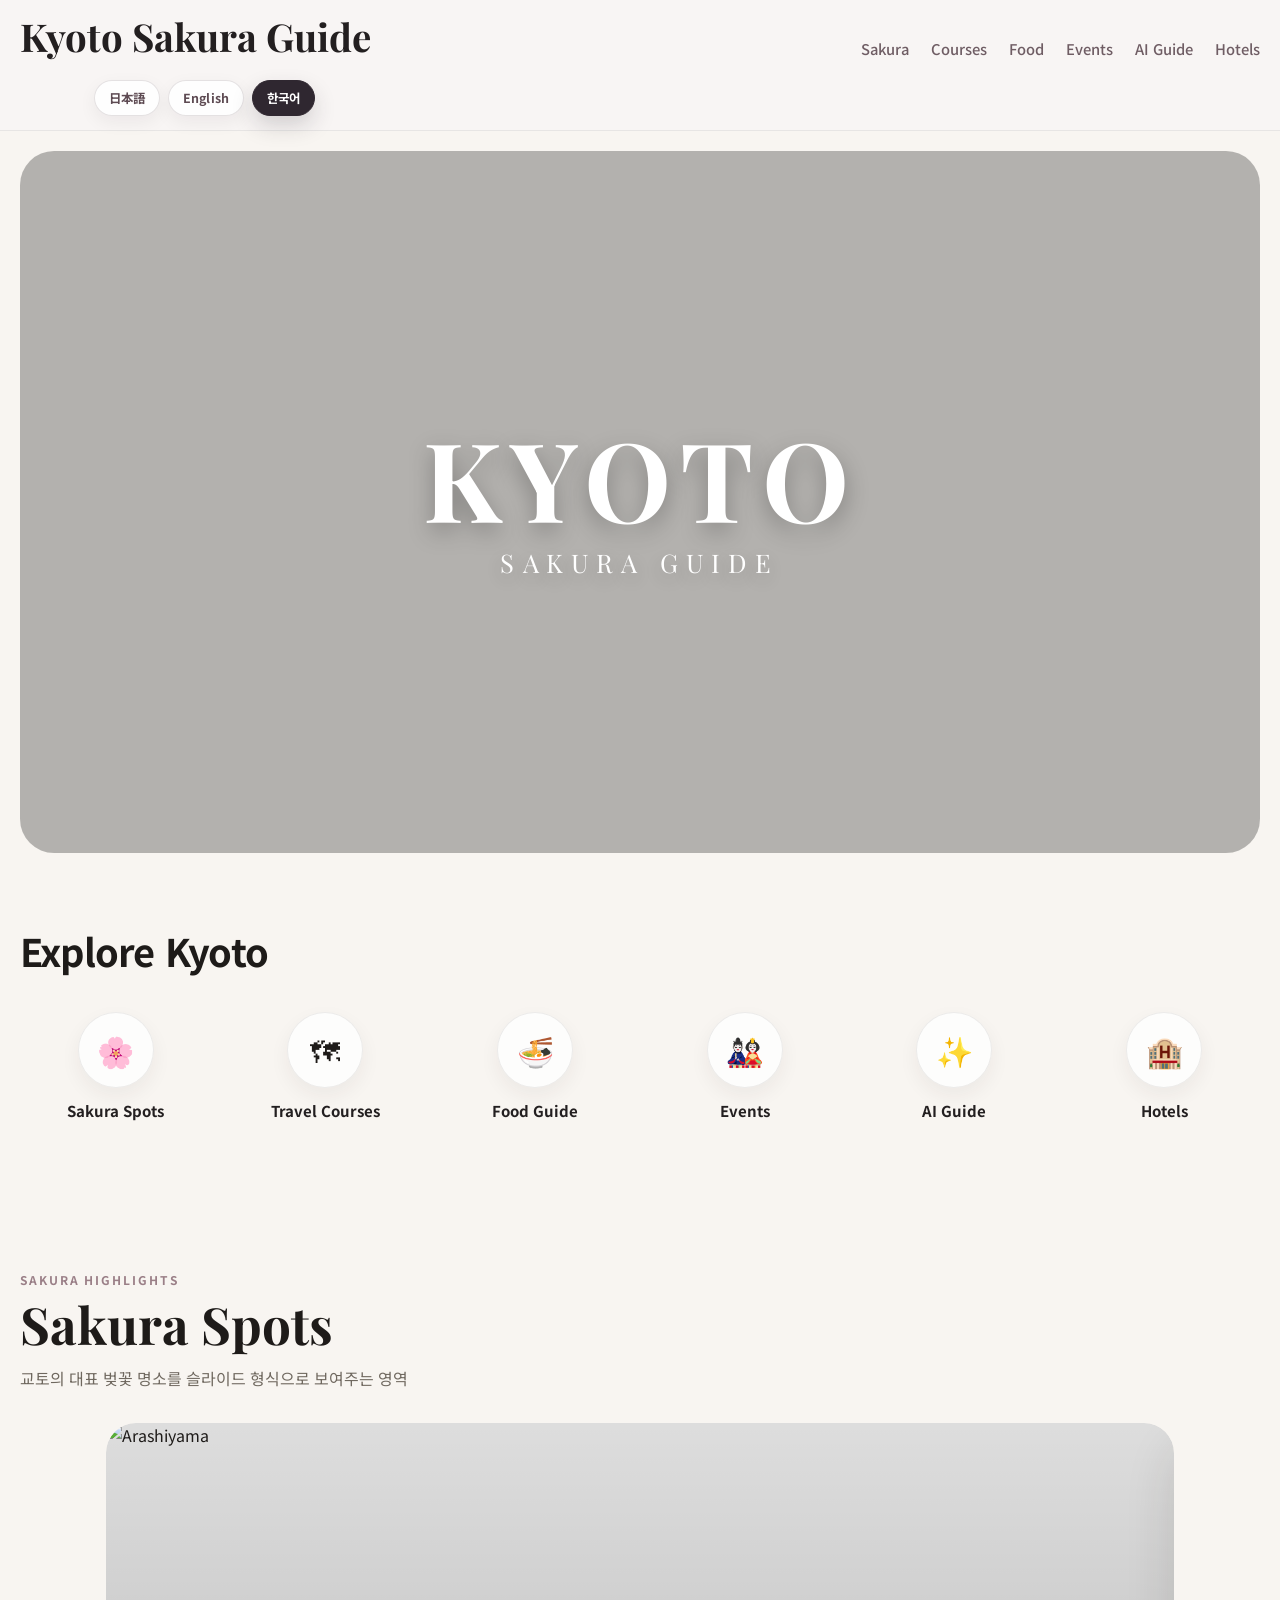
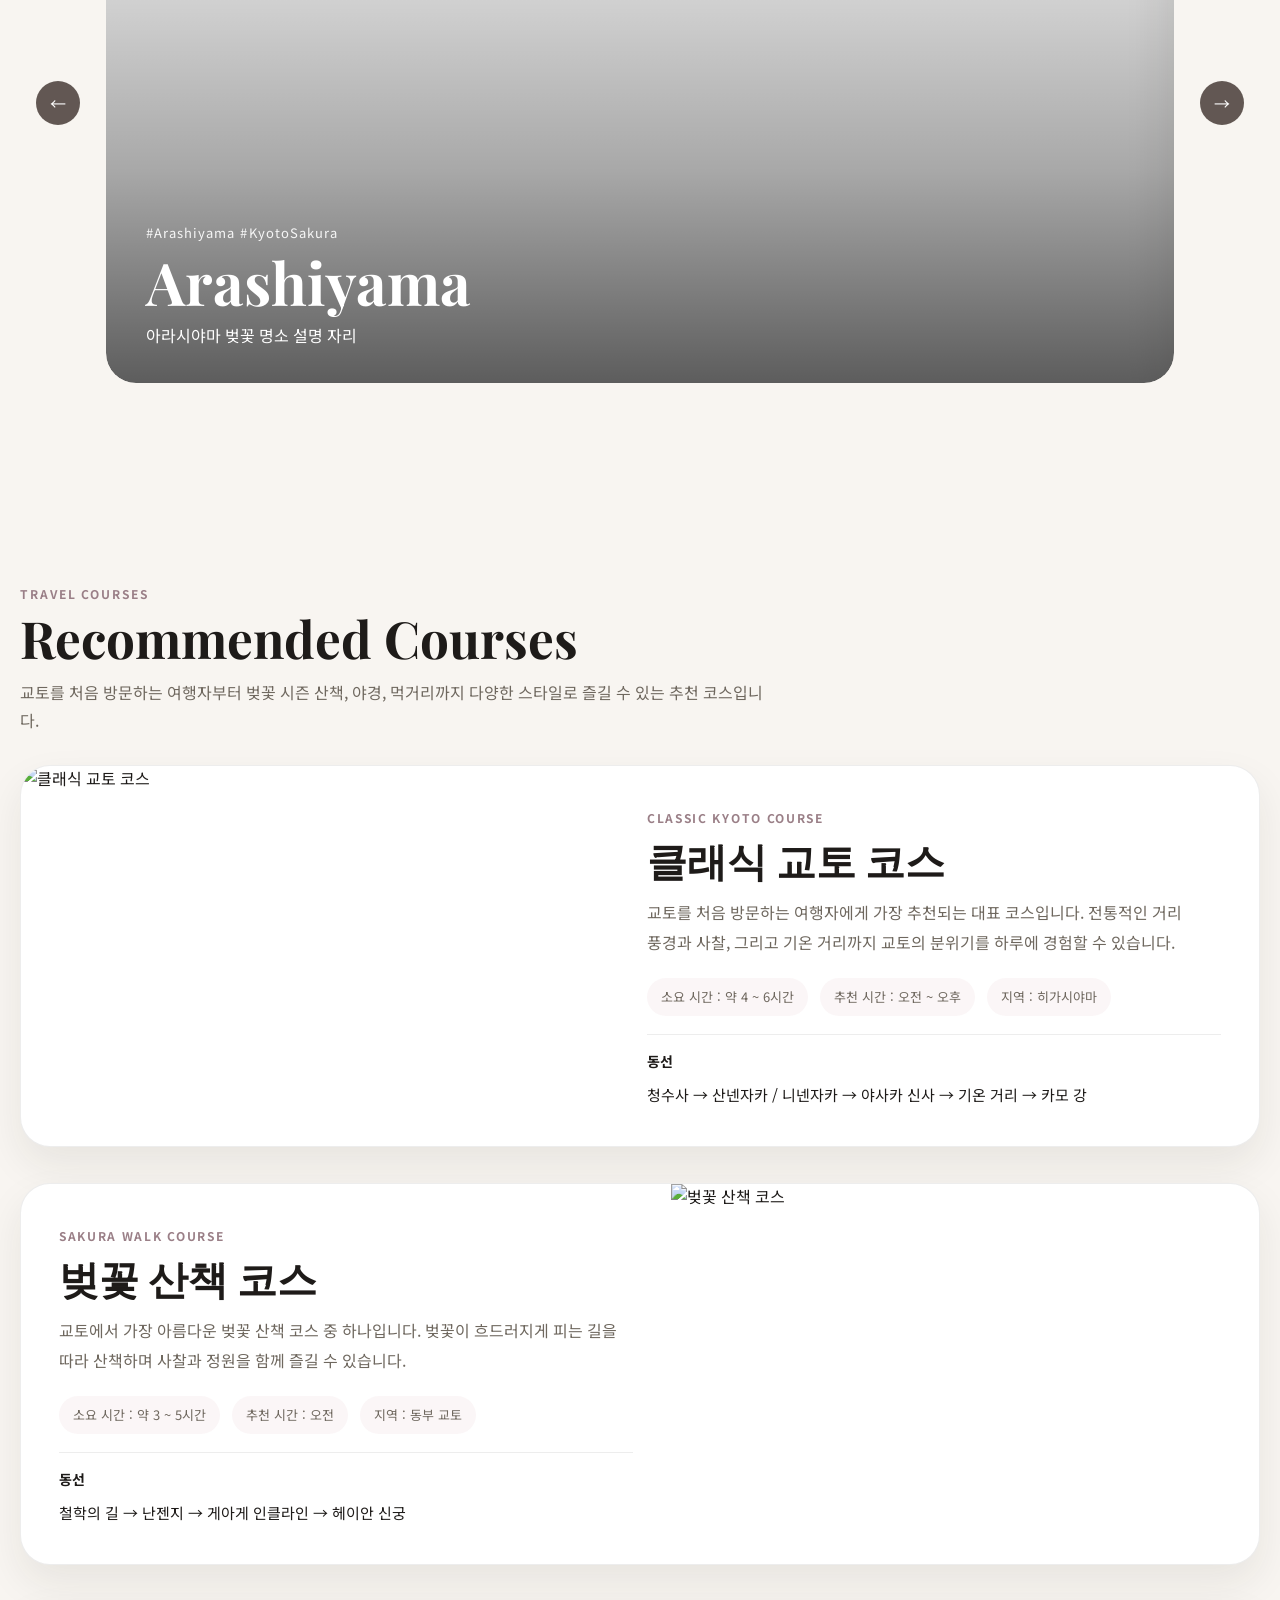
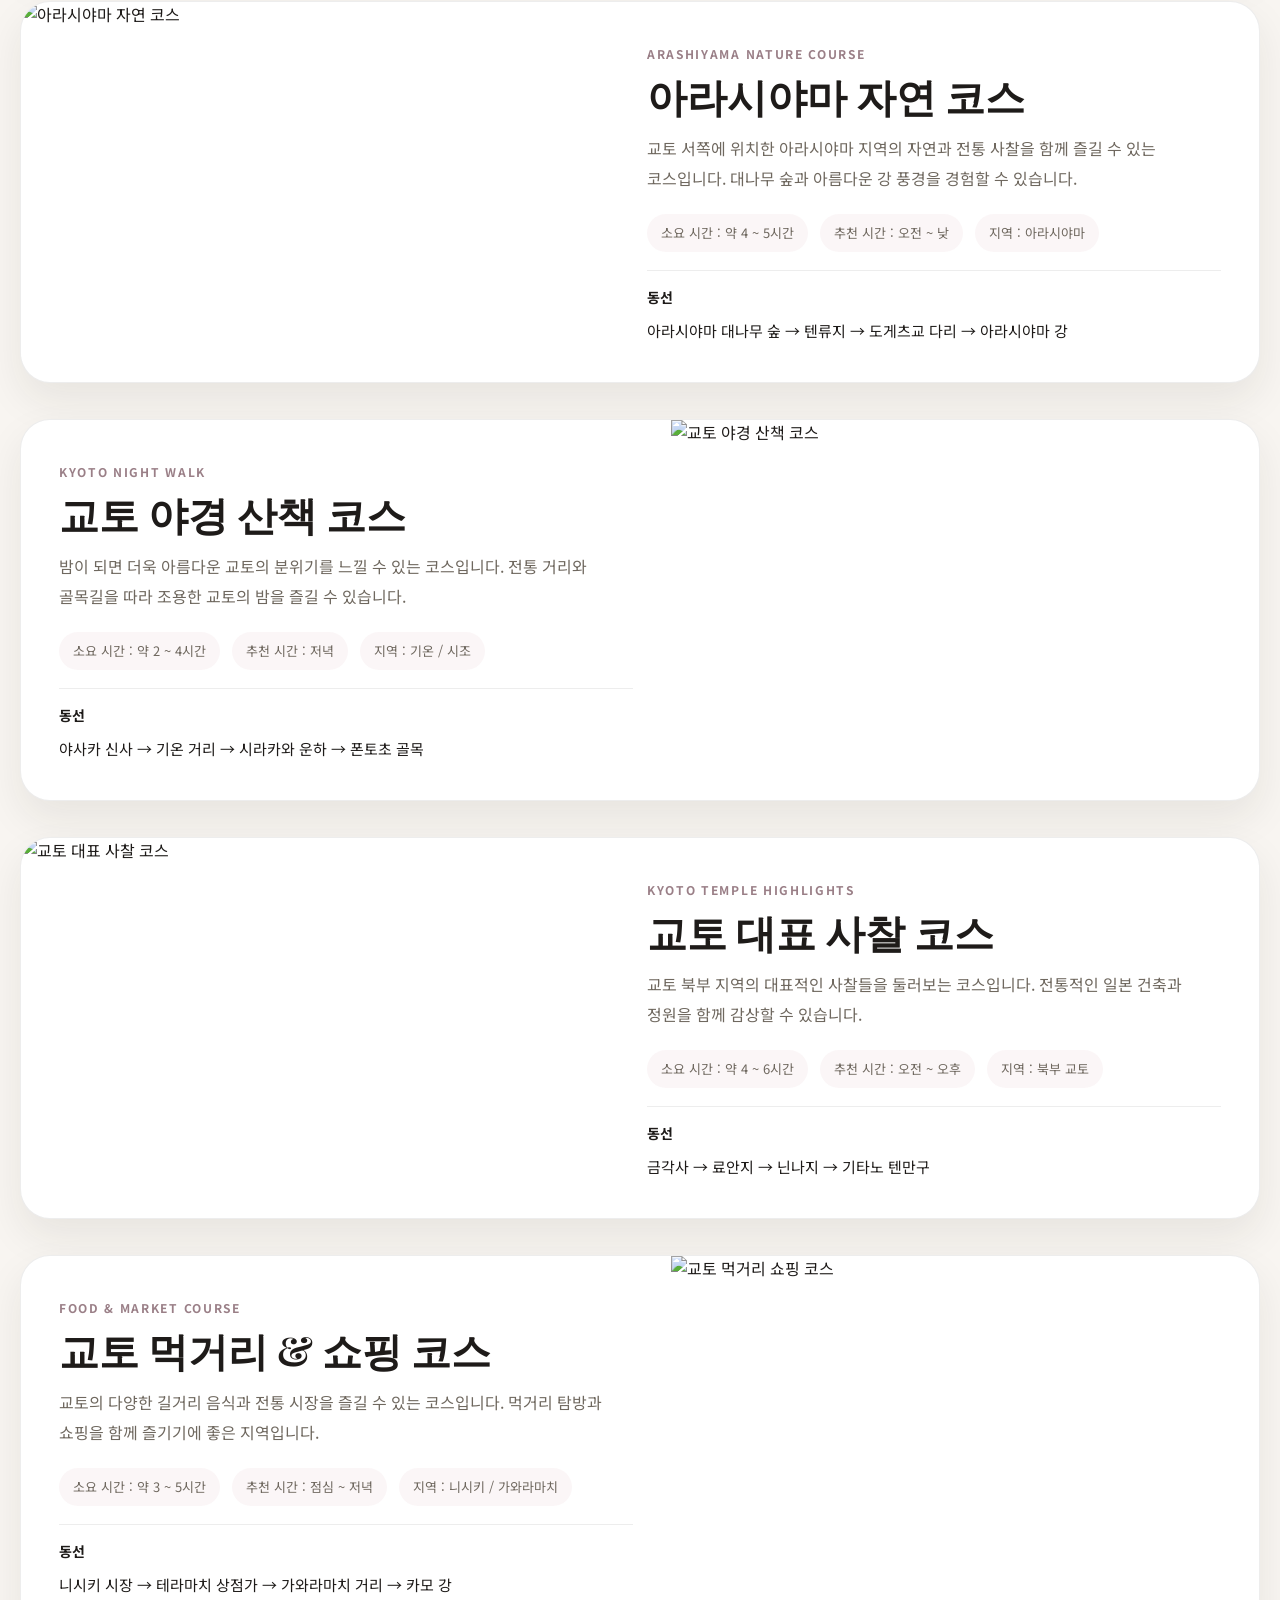
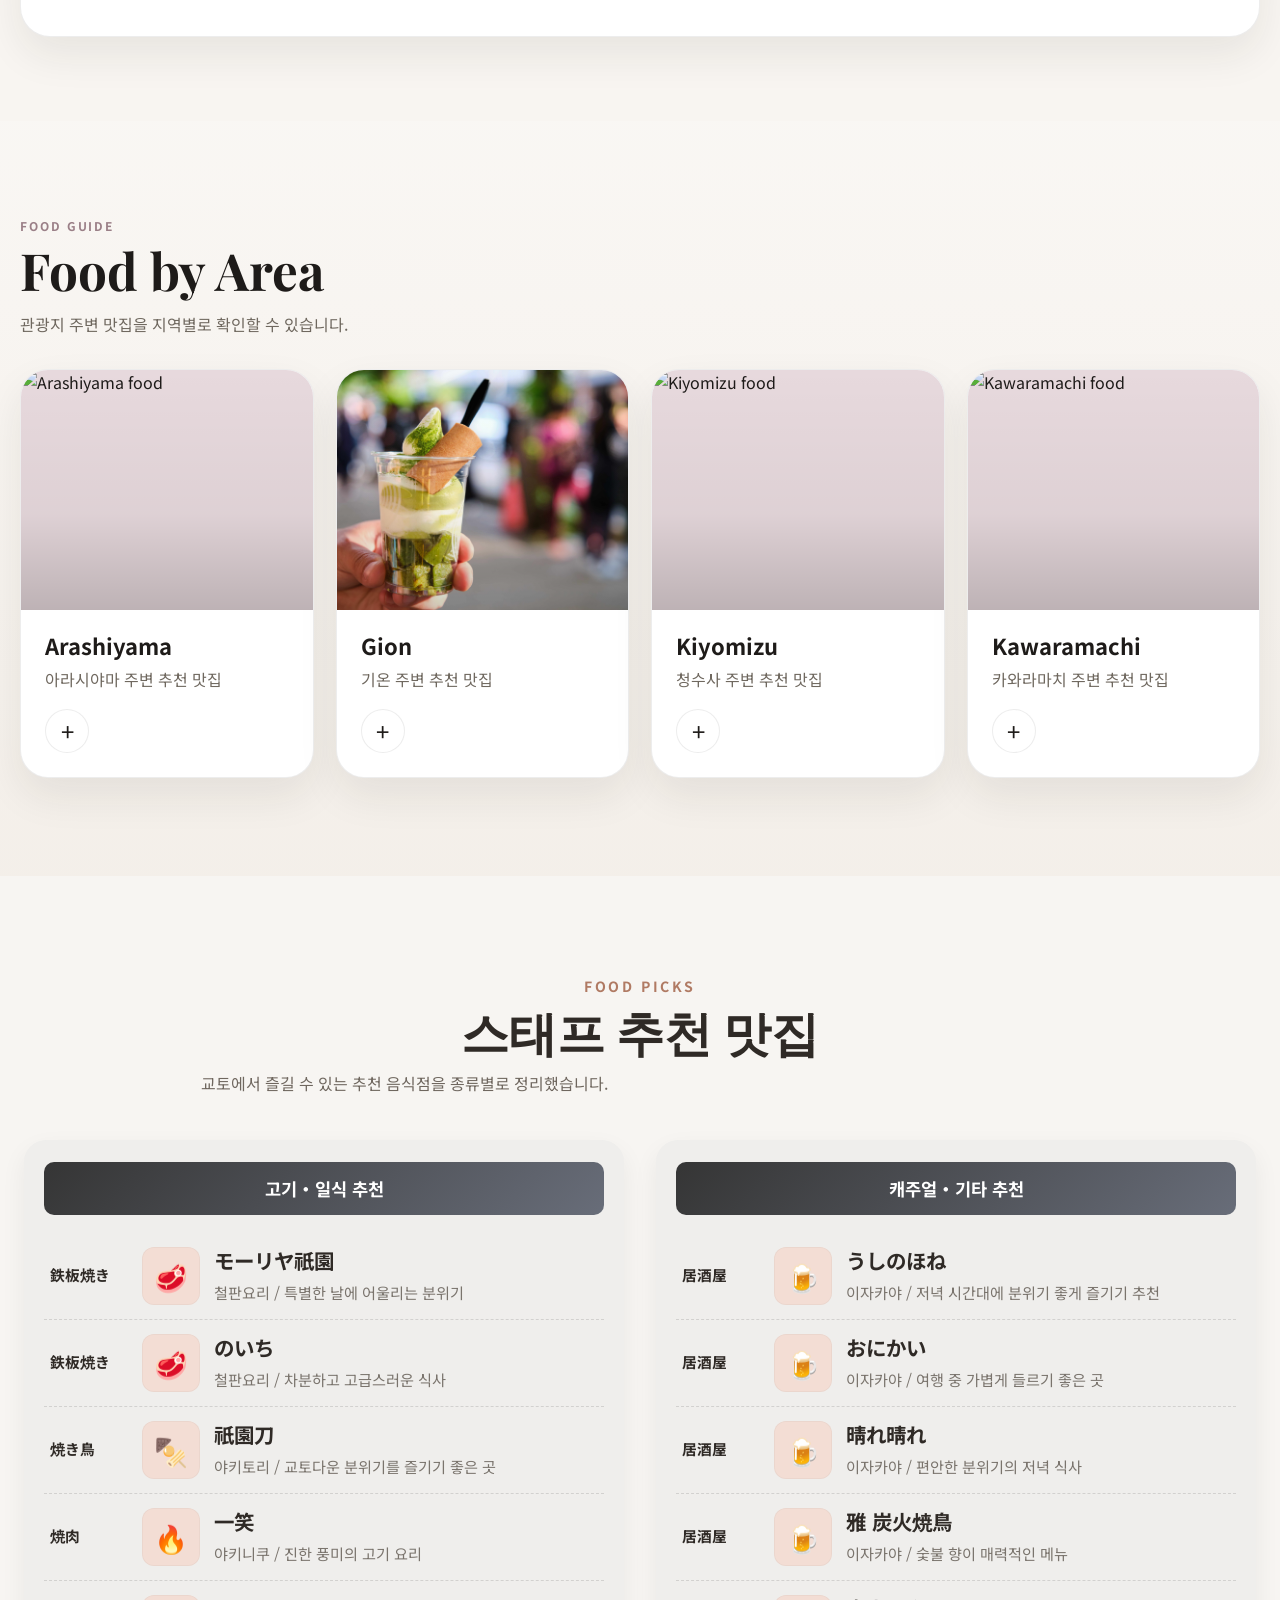
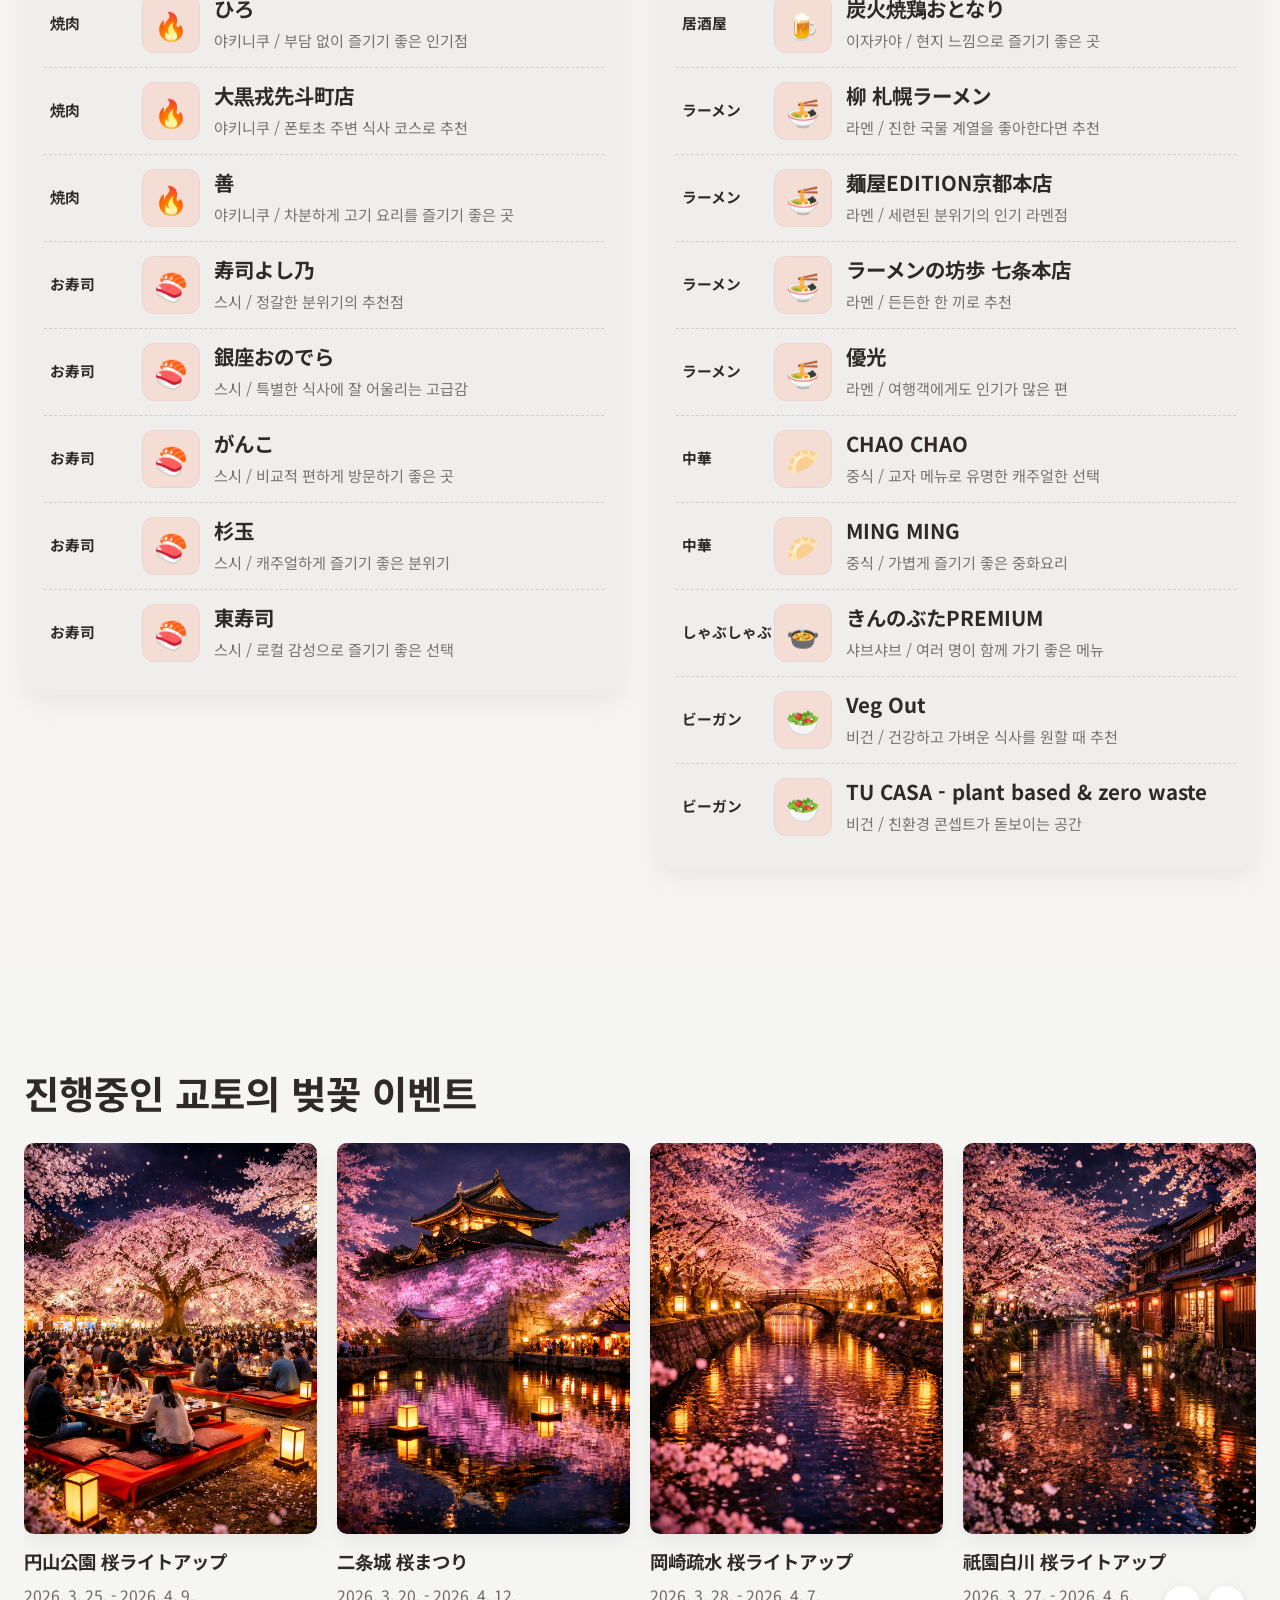
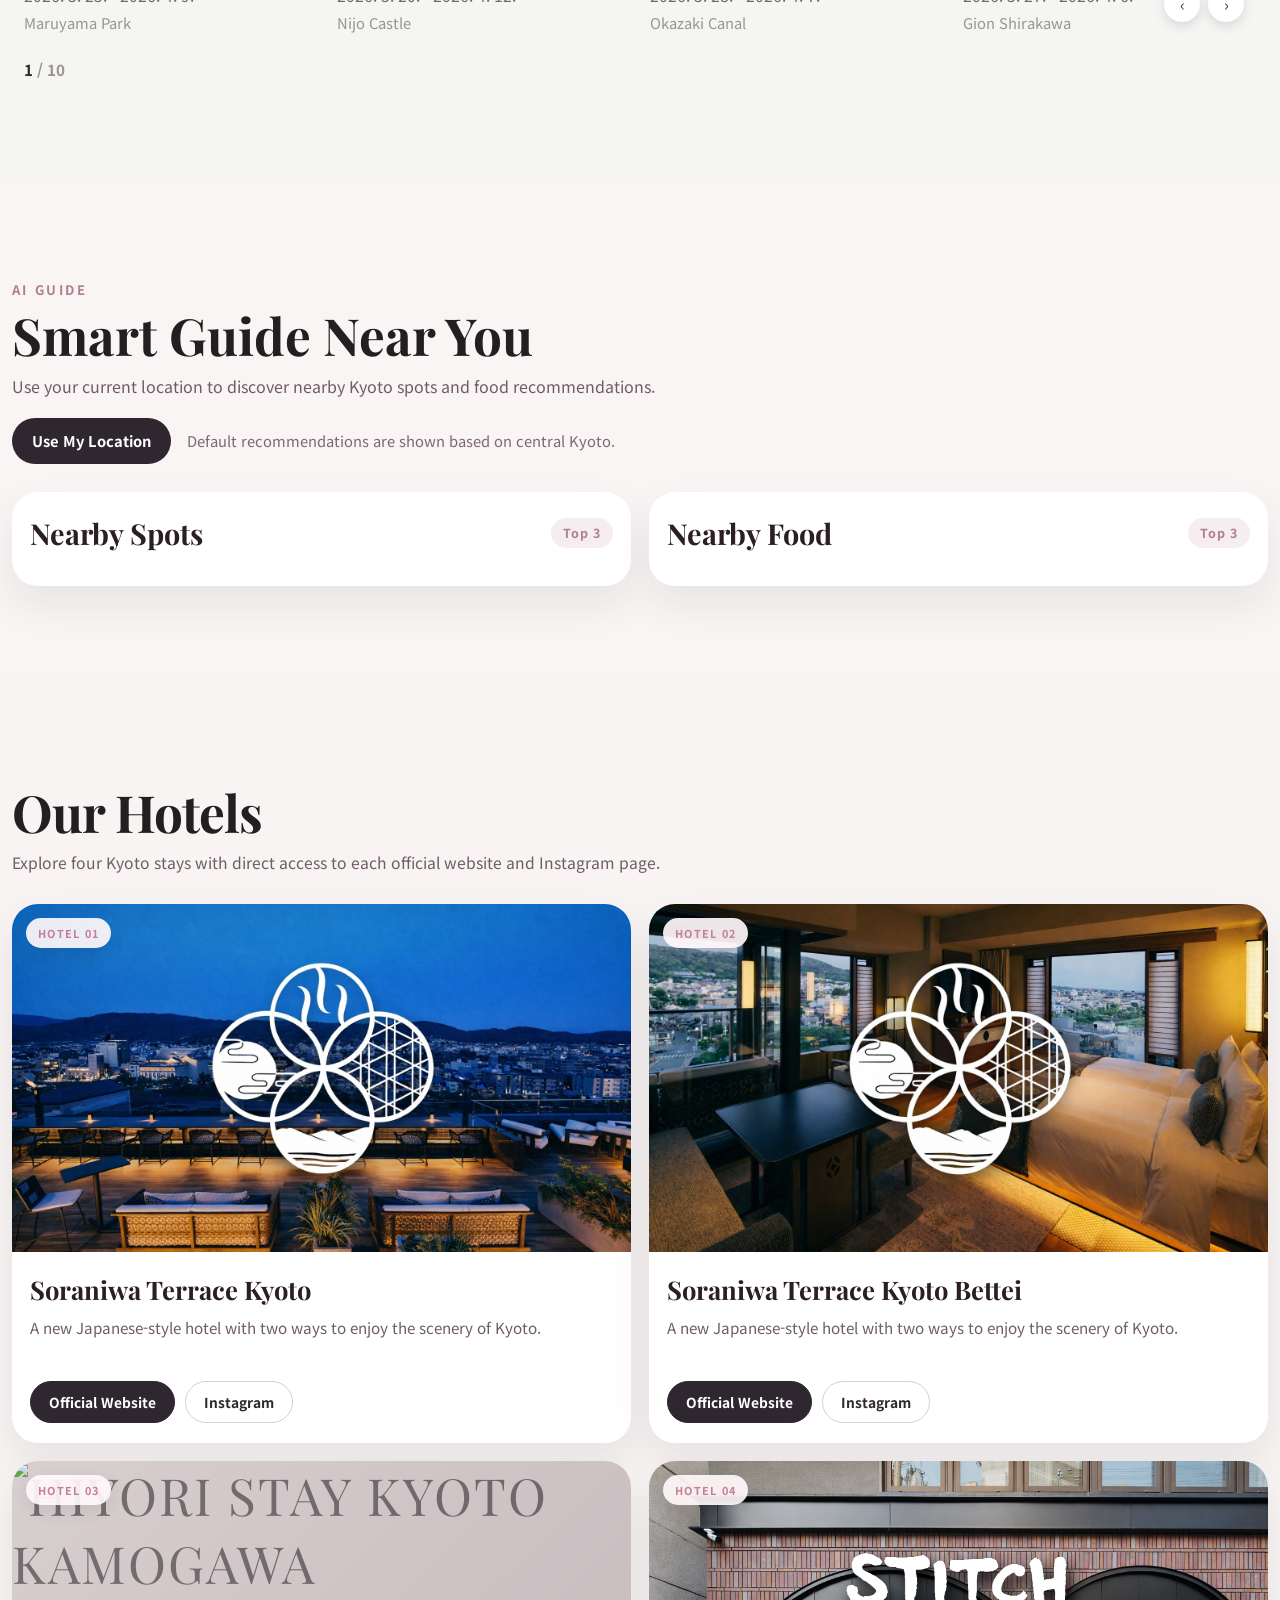
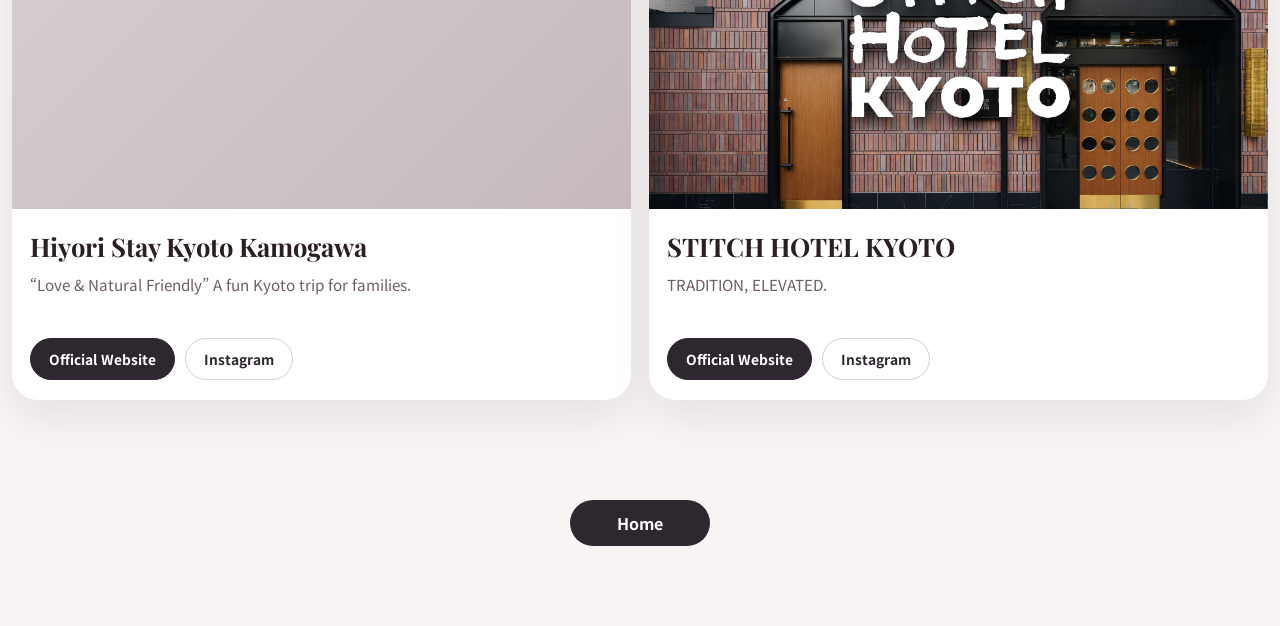
==== v2/index.html @ 1c3f2cf5 "index.html" ====
<!DOCTYPE html>
<html lang="ko">
<head>
  <meta charset="UTF-8" />
  <meta name="viewport" content="width=device-width, initial-scale=1.0" />
  <title>Kyoto Sakura Guide</title>
  <link rel="preconnect" href="https://fonts.googleapis.com">
  <link rel="preconnect" href="https://fonts.gstatic.com" crossorigin>
  <link href="https://fonts.googleapis.com/css2?family=Noto+Sans+KR:wght@400;500;700&family=Playfair+Display:wght@600;700&display=swap" rel="stylesheet">
  <link rel="stylesheet" href="style.css" />
</head>
<body>

  <header class="site-header">
  <div class="header-inner">
    <div class="header-top">
      <a href="#" class="brand" data-i18n="brand">Kyoto Sakura Guide</a>

      <div class="lang-switcher">
        <button type="button" class="lang-btn" data-lang="ja">日本語</button>
        <button type="button" class="lang-btn" data-lang="en">English</button>
        <button type="button" class="lang-btn active" data-lang="ko">한국어</button>
      </div>
    </div>

    <nav class="main-nav">
      <a href="#sakura" data-i18n="nav_sakura">Sakura</a>
      <a href="#courses" data-i18n="nav_courses">Courses</a>
      <a href="#food" data-i18n="nav_food">Food</a>
      <a href="#events" data-i18n="nav_events">Events</a>
      <a href="#ai-guide" data-i18n="nav_ai">AI Guide</a>
      <a href="#hotels" data-i18n="nav_hotels">Hotels</a>
    </nav>
  </div>
</header>

  <main>
    <!-- HERO -->
    <section class="hero-video-section">
      <div class="hero-video-wrap">
        <video class="hero-video" autoplay muted loop playsinline>
          <source src="hero-video.mp4" type="video/mp4" />
        </video>

        <div class="hero-overlay"></div>

        <div class="hero-text">
          <h1>KYOTO</h1>
          <p>SAKURA GUIDE</p>
        </div>
      </div>
    </section>

    <!-- QUICK MENU -->
   <!-- QUICK MENU -->
<section class="quick-menu-section">
  <div class="container">
    <h2 class="section-mini-title">Explore Kyoto</h2>

    <div class="quick-menu-grid">
      <a href="#sakura" class="quick-menu-item">
        <div class="quick-icon">🌸</div>
        <span data-i18n="quick_sakura">Sakura Spots</span>
      </a>

      <a href="#courses" class="quick-menu-item">
        <div class="quick-icon">🗺</div>
        <span data-i18n="quick_courses">Travel Courses</span>
      </a>

      <a href="#food" class="quick-menu-item">
        <div class="quick-icon">🍜</div>
        <span data-i18n="quick_food">Food Guide</span>
      </a>

      <a href="#events" class="quick-menu-item">
        <div class="quick-icon">🎎</div>
        <span data-i18n="quick_events">Events</span>
      </a>

      <a href="#ai-guide" class="quick-menu-item">
        <div class="quick-icon">✨</div>
        <span data-i18n="quick_ai">AI Guide</span>
      </a>

      <a href="#hotels" class="quick-menu-item">
        <div class="quick-icon">🏨</div>
        <span data-i18n="quick_hotels">Hotels</span>
      </a>
    </div>
  </div>
</section>

    <!-- SAKURA SLIDER -->
    <section id="sakura" class="content-section sakura-section">
      <div class="container sakura-container">
        <div class="section-heading">
          <p class="eyebrow">SAKURA HIGHLIGHTS</p>
          <h2>Sakura Spots</h2>
          <p class="section-desc">
            교토의 대표 벚꽃 명소를 슬라이드 형식으로 보여주는 영역
          </p>
        </div>

        <div class="sakura-slider-wrap">
          <button class="slider-arrow sakura-prev" aria-label="Previous slide">←</button>

          <div class="sakura-slider">
            <div class="sakura-slides" id="sakuraSlides">
              <article class="sakura-slide-card">
                <div class="sakura-slide-image">
                  <img src="arashi01.jpg" alt="Arashiyama">
                </div>
                <div class="sakura-slide-overlay"></div>
                <div class="sakura-slide-copy">
                  <p class="sakura-slide-tag">#Arashiyama #KyotoSakura</p>
                  <h3>Arashiyama</h3>
                  <p>아라시야마 벚꽃 명소 설명 자리</p>
                </div>
              </article>

              <article class="sakura-slide-card">
                <div class="sakura-slide-image">
                  <img src="tetsu01.jpg" alt="Philosopher’s Path">
                </div>
                <div class="sakura-slide-overlay"></div>
                <div class="sakura-slide-copy">
                  <p class="sakura-slide-tag">#PhilosophersPath #SpringWalk</p>
                  <h3>Philosopher’s Path</h3>
                  <p>철학의 길 벚꽃 명소 설명 자리</p>
                </div>
              </article>

              <article class="sakura-slide-card">
                <div class="sakura-slide-image">
                  <img src="kiyomizu01.jpg" alt="Kiyomizu-dera">
                </div>
                <div class="sakura-slide-overlay"></div>
                <div class="sakura-slide-copy">
                  <p class="sakura-slide-tag">#KiyomizuDera #KyotoView</p>
                  <h3>Kiyomizu-dera</h3>
                  <p>기요미즈데라 벚꽃 명소 설명 자리</p>
                </div>
              </article>

              <article class="sakura-slide-card">
                <div class="sakura-slide-image">
                  <img src="maru01.jpg" alt="Maruyama Park">
                </div>
                <div class="sakura-slide-overlay"></div>
                <div class="sakura-slide-copy">
                  <p class="sakura-slide-tag">#MaruyamaPark #Hanami</p>
                  <h3>Maruyama Park</h3>
                  <p>마루야마 공원 벚꽃 명소 설명 자리</p>
                </div>
              </article>

              <article class="sakura-slide-card">
                <div class="sakura-slide-image">
                  <img src="heian01.jpg" alt="Heian Shrine">
                </div>
                <div class="sakura-slide-overlay"></div>
                <div class="sakura-slide-copy">
                  <p class="sakura-slide-tag">#HeianShrine #WeepingSakura</p>
                  <h3>Heian Shrine</h3>
                  <p>헤이안신궁 벚꽃 명소 설명 자리</p>
                </div>
              </article>

              <article class="sakura-slide-card">
                <div class="sakura-slide-image">
                  <img src="keage01.jpg" alt="Keage Incline">
                </div>
                <div class="sakura-slide-overlay"></div>
                <div class="sakura-slide-copy">
                  <p class="sakura-slide-tag">#KeageIncline #RailwaySakura</p>
                  <h3>Keage Incline</h3>
                  <p>케아게 인클라인 벚꽃 명소 설명 자리</p>
                </div>
              </article>
            </div>
          </div>

         <button class="slider-arrow sakura-next" aria-label="Next slide">→</button>
        </div>

        <div class="sakura-dots" id="sakuraDots"></div>
      </div>
    </section>

   <!-- COURSES -->
<section id="courses" class="content-section courses-section">
  <div class="container">
    <div class="section-heading">
      <p class="eyebrow">TRAVEL COURSES</p>
      <h2>Recommended Courses</h2>
      <p class="section-desc">
        교토를 처음 방문하는 여행자부터 벚꽃 시즌 산책, 야경, 먹거리까지 다양한 스타일로 즐길 수 있는 추천 코스입니다.
      </p>
    </div>

    <div class="course-list">

      <article class="course-card">
        <div class="course-image">
          <img src="course01.jpg" alt="클래식 교토 코스">
        </div>
        <div class="course-content">
          <p class="course-label">Classic Kyoto Course</p>
          <h3>클래식 교토 코스</h3>
          <p class="course-desc">
            교토를 처음 방문하는 여행자에게 가장 추천되는 대표 코스입니다.
            전통적인 거리 풍경과 사찰, 그리고 기온 거리까지 교토의 분위기를 하루에 경험할 수 있습니다.
          </p>

          <div class="course-meta">
            <span>소요 시간 : 약 4 ~ 6시간</span>
            <span>추천 시간 : 오전 ~ 오후</span>
            <span>지역 : 히가시야마</span>
          </div>

          <div class="course-route">
            <strong>동선</strong>
            <p>청수사 → 산넨자카 / 니넨자카 → 야사카 신사 → 기온 거리 → 카모 강</p>
          </div>
        </div>
      </article>

      <article class="course-card reverse">
        <div class="course-image">
          <img src="course02.jpg" alt="벚꽃 산책 코스">
        </div>
        <div class="course-content">
          <p class="course-label">Sakura Walk Course</p>
          <h3>벚꽃 산책 코스</h3>
          <p class="course-desc">
            교토에서 가장 아름다운 벚꽃 산책 코스 중 하나입니다.
            벚꽃이 흐드러지게 피는 길을 따라 산책하며 사찰과 정원을 함께 즐길 수 있습니다.
          </p>

          <div class="course-meta">
            <span>소요 시간 : 약 3 ~ 5시간</span>
            <span>추천 시간 : 오전</span>
            <span>지역 : 동부 교토</span>
          </div>

          <div class="course-route">
            <strong>동선</strong>
            <p>철학의 길 → 난젠지 → 게아게 인클라인 → 헤이안 신궁</p>
          </div>
        </div>
      </article>

      <article class="course-card">
        <div class="course-image">
          <img src="course03.jpg" alt="아라시야마 자연 코스">
        </div>
        <div class="course-content">
          <p class="course-label">Arashiyama Nature Course</p>
          <h3>아라시야마 자연 코스</h3>
          <p class="course-desc">
            교토 서쪽에 위치한 아라시야마 지역의 자연과 전통 사찰을 함께 즐길 수 있는 코스입니다.
            대나무 숲과 아름다운 강 풍경을 경험할 수 있습니다.
          </p>

          <div class="course-meta">
            <span>소요 시간 : 약 4 ~ 5시간</span>
            <span>추천 시간 : 오전 ~ 낮</span>
            <span>지역 : 아라시야마</span>
          </div>

          <div class="course-route">
            <strong>동선</strong>
            <p>아라시야마 대나무 숲 → 텐류지 → 도게츠교 다리 → 아라시야마 강</p>
          </div>
        </div>
      </article>

      <article class="course-card reverse">
        <div class="course-image">
          <img src="course04.jpg" alt="교토 야경 산책 코스">
        </div>
        <div class="course-content">
          <p class="course-label">Kyoto Night Walk</p>
          <h3>교토 야경 산책 코스</h3>
          <p class="course-desc">
            밤이 되면 더욱 아름다운 교토의 분위기를 느낄 수 있는 코스입니다.
            전통 거리와 골목길을 따라 조용한 교토의 밤을 즐길 수 있습니다.
          </p>

          <div class="course-meta">
            <span>소요 시간 : 약 2 ~ 4시간</span>
            <span>추천 시간 : 저녁</span>
            <span>지역 : 기온 / 시조</span>
          </div>

          <div class="course-route">
            <strong>동선</strong>
            <p>야사카 신사 → 기온 거리 → 시라카와 운하 → 폰토초 골목</p>
          </div>
        </div>
      </article>

      <article class="course-card">
        <div class="course-image">
          <img src="course05.jpg" alt="교토 대표 사찰 코스">
        </div>
        <div class="course-content">
          <p class="course-label">Kyoto Temple Highlights</p>
          <h3>교토 대표 사찰 코스</h3>
          <p class="course-desc">
            교토 북부 지역의 대표적인 사찰들을 둘러보는 코스입니다.
            전통적인 일본 건축과 정원을 함께 감상할 수 있습니다.
          </p>

          <div class="course-meta">
            <span>소요 시간 : 약 4 ~ 6시간</span>
            <span>추천 시간 : 오전 ~ 오후</span>
            <span>지역 : 북부 교토</span>
          </div>

          <div class="course-route">
            <strong>동선</strong>
            <p>금각사 → 료안지 → 닌나지 → 기타노 텐만구</p>
          </div>
        </div>
      </article>

      <article class="course-card reverse">
        <div class="course-image">
          <img src="course06.jpg" alt="교토 먹거리 쇼핑 코스">
        </div>
        <div class="course-content">
          <p class="course-label">Food & Market Course</p>
          <h3>교토 먹거리 & 쇼핑 코스</h3>
          <p class="course-desc">
            교토의 다양한 길거리 음식과 전통 시장을 즐길 수 있는 코스입니다.
            먹거리 탐방과 쇼핑을 함께 즐기기에 좋은 지역입니다.
          </p>

          <div class="course-meta">
            <span>소요 시간 : 약 3 ~ 5시간</span>
            <span>추천 시간 : 점심 ~ 저녁</span>
            <span>지역 : 니시키 / 가와라마치</span>
          </div>

          <div class="course-route">
            <strong>동선</strong>
            <p>니시키 시장 → 테라마치 상점가 → 가와라마치 거리 → 카모 강</p>
          </div>
        </div>
      </article>

    </div>
  </div>
</section>


    <!-- FOOD -->
   <section id="food" class="content-section food-section soft-bg">
  <div class="container">
    <div class="section-heading">
      <p class="eyebrow">FOOD GUIDE</p>
      <h2>Food by Area</h2>
      <p class="section-desc">관광지 주변 맛집을 지역별로 확인할 수 있습니다.</p>
    </div>

    <div class="food-area-grid">
  <div class="food-area-item">
    <div class="food-area-card">
      <div class="food-area-photo">
        <img src="food-arashiyama.jpg" alt="Arashiyama food">
        <div class="food-area-photo-overlay"></div>
      </div>
      <div class="food-area-copy">
        <h3>Arashiyama</h3>
        <p>아라시야마 주변 추천 맛집</p>
        <button class="food-toggle-btn" type="button" data-target="arashiyama-panel">+</button>
      </div>
    </div>

    <div class="food-slide-panel" id="arashiyama-panel">
      <div class="food-slide-inner">
        <div class="food-place-item">
          <h4>Arashiyama Yoshimura</h4>
          <span class="food-tag">Soba</span>
          <p>Hours 11:00 – 17:00</p>
          <p>Menu Handmade soba</p>
          <a href="https://maps.google.com/?q=Arashiyama+Yoshimura" target="_blank" rel="noopener noreferrer">Directions</a>
        </div>

        <div class="food-place-item">
          <h4>% Arabica Kyoto Arashiyama</h4>
          <span class="food-tag">Cafe</span>
          <p>Hours 08:00 – 18:00</p>
          <p>Menu Cafe latte</p>
          <a href="https://maps.google.com/?q=%25+Arabica+Kyoto+Arashiyama" target="_blank" rel="noopener noreferrer">Directions</a>
        </div>

        <div class="food-place-item">
          <h4>Unagi Hirokawa</h4>
          <span class="food-tag">Unagi</span>
          <p>Hours 11:00 – 14:30 / 17:00 – 20:00</p>
          <p>Menu Unagi rice bowl</p>
          <a href="https://maps.google.com/?q=Unagi+Hirokawa+Kyoto" target="_blank" rel="noopener noreferrer">Directions</a>
        </div>
      </div>
    </div>
  </div>

  <div class="food-area-item">
    <div class="food-area-card">
      <div class="food-area-photo">
        <img src="food-gion.jpg" alt="Gion food">
        <div class="food-area-photo-overlay"></div>
      </div>
      <div class="food-area-copy">
        <h3>Gion</h3>
        <p>기온 주변 추천 맛집</p>
        <button class="food-toggle-btn" type="button" data-target="gion-panel">+</button>
      </div>
    </div>

    <div class="food-slide-panel" id="gion-panel">
      <div class="food-slide-inner">
        <div class="food-place-item">
          <h4>Gion Tanto</h4>
          <span class="food-tag">Okonomiyaki</span>
          <p>Hours 11:30 – 22:00</p>
          <p>Menu Okonomiyaki</p>
          <a href="https://maps.google.com/?q=Gion+Tanto+Kyoto" target="_blank" rel="noopener noreferrer">Directions</a>
        </div>

        <div class="food-place-item">
          <h4>Gion Tsujiri</h4>
          <span class="food-tag">Dessert</span>
          <p>Hours 10:00 – 21:00</p>
          <p>Menu Matcha parfait</p>
          <a href="https://maps.google.com/?q=Gion+Tsujiri+Kyoto" target="_blank" rel="noopener noreferrer">Directions</a>
        </div>

        <div class="food-place-item">
          <h4>Izuju Sushi</h4>
          <span class="food-tag">Sushi</span>
          <p>Hours 10:30 – 19:00</p>
          <p>Menu Kyoto style sushi</p>
          <a href="https://maps.google.com/?q=Izuju+Sushi+Kyoto" target="_blank" rel="noopener noreferrer">Directions</a>
        </div>
      </div>
    </div>
  </div>

  <div class="food-area-item">
    <div class="food-area-card">
      <div class="food-area-photo">
        <img src="food-kiyomizudera.jpg" alt="Kiyomizu food">
        <div class="food-area-photo-overlay"></div>
      </div>
      <div class="food-area-copy">
        <h3>Kiyomizu</h3>
        <p>청수사 주변 추천 맛집</p>
        <button class="food-toggle-btn" type="button" data-target="kiyomizu-panel">+</button>
      </div>
    </div>

    <div class="food-slide-panel" id="kiyomizu-panel">
      <div class="food-slide-inner">
        <div class="food-place-item">
          <h4>Okutan Kiyomizu</h4>
          <span class="food-tag">Tofu</span>
          <p>Hours 11:00 – 16:30</p>
          <p>Menu Yudofu</p>
          <a href="https://maps.google.com/?q=Okutan+Kiyomizu" target="_blank" rel="noopener noreferrer">Directions</a>
        </div>

        <div class="food-place-item">
          <h4>Kiyomizu Junsei</h4>
          <span class="food-tag">Tofu</span>
          <p>Hours 11:00 – 17:00</p>
          <p>Menu Tofu course</p>
          <a href="https://maps.google.com/?q=Kiyomizu+Junsei" target="_blank" rel="noopener noreferrer">Directions</a>
        </div>

        <div class="food-place-item">
          <h4>Kasagiya</h4>
          <span class="food-tag">Dessert</span>
          <p>Hours 11:00 – 17:30</p>
          <p>Menu Zenzai</p>
          <a href="https://maps.google.com/?q=Kasagiya+Kyoto" target="_blank" rel="noopener noreferrer">Directions</a>
        </div>
      </div>
    </div>
  </div>

  <div class="food-area-item">
    <div class="food-area-card">
      <div class="food-area-photo">
        <img src="food-nishiki.jpg" alt="Kawaramachi food">
        <div class="food-area-photo-overlay"></div>
      </div>
      <div class="food-area-copy">
        <h3>Kawaramachi</h3>
        <p>카와라마치 주변 추천 맛집</p>
        <button class="food-toggle-btn" type="button" data-target="kawaramachi-panel">+</button>
      </div>
    </div>

    <div class="food-slide-panel" id="kawaramachi-panel">
      <div class="food-slide-inner">
        <div class="food-place-item">
          <h4>Nishiki Market</h4>
          <span class="food-tag">Market Food</span>
          <p>Hours 10:00 – 18:00</p>
          <p>Menu Street food</p>
          <a href="https://maps.google.com/?q=Nishiki+Market+Kyoto" target="_blank" rel="noopener noreferrer">Directions</a>
        </div>

        <div class="food-place-item">
          <h4>Menya Inoichi</h4>
          <span class="food-tag">Ramen</span>
          <p>Hours 11:00 – 14:30 / 17:30 – 21:00</p>
          <p>Menu Ramen</p>
          <a href="https://maps.google.com/?q=Menya+Inoichi+Kyoto" target="_blank" rel="noopener noreferrer">Directions</a>
        </div>

        <div class="food-place-item">
          <h4>Gyukatsu Kyoto Katsugyu</h4>
          <span class="food-tag">Gyukatsu</span>
          <p>Hours 11:00 – 22:00</p>
          <p>Menu Beef cutlet</p>
          <a href="https://maps.google.com/?q=Gyukatsu+Kyoto+Katsugyu+Kawaramachi" target="_blank" rel="noopener noreferrer">Directions</a>
        </div>
      </div>
    </div>
  </div>
</div>

</section>

    <section class="food-ranking" id="food-ranking">
  <div class="section-heading">
    <p class="section-label">Food Picks</p>
    <h2>스태프 추천 맛집</h2>
    <p class="section-desc">
      교토에서 즐길 수 있는 추천 음식점을 종류별로 정리했습니다.
    </p>
  </div>

  <div class="food-ranking-grid">
    <!-- LEFT -->
    <div class="ranking-board">
      <div class="ranking-board-title">고기・일식 추천</div>

      <div class="ranking-list">
        <div class="ranking-item">
          <div class="ranking-number">鉄板焼き</div>
          <div class="ranking-icon">🥩</div>
          <div class="ranking-text">
            <h3>モーリヤ祇園</h3>
            <p>철판요리 / 특별한 날에 어울리는 분위기</p>
          </div>
        </div>

        <div class="ranking-item">
          <div class="ranking-number">鉄板焼き</div>
          <div class="ranking-icon">🥩</div>
          <div class="ranking-text">
            <h3>のいち</h3>
            <p>철판요리 / 차분하고 고급스러운 식사</p>
          </div>
        </div>

        <div class="ranking-item">
          <div class="ranking-number">焼き鳥</div>
          <div class="ranking-icon">🍢</div>
          <div class="ranking-text">
            <h3>祇園刀</h3>
            <p>야키토리 / 교토다운 분위기를 즐기기 좋은 곳</p>
          </div>
        </div>

        <div class="ranking-item">
          <div class="ranking-number">焼肉</div>
          <div class="ranking-icon">🔥</div>
          <div class="ranking-text">
            <h3>一笑</h3>
            <p>야키니쿠 / 진한 풍미의 고기 요리</p>
          </div>
        </div>

        <div class="ranking-item">
          <div class="ranking-number">焼肉</div>
          <div class="ranking-icon">🔥</div>
          <div class="ranking-text">
            <h3>ひろ</h3>
            <p>야키니쿠 / 부담 없이 즐기기 좋은 인기점</p>
          </div>
        </div>

        <div class="ranking-item">
          <div class="ranking-number">焼肉</div>
          <div class="ranking-icon">🔥</div>
          <div class="ranking-text">
            <h3>大黒戎先斗町店</h3>
            <p>야키니쿠 / 폰토초 주변 식사 코스로 추천</p>
          </div>
        </div>

        <div class="ranking-item">
          <div class="ranking-number">焼肉</div>
          <div class="ranking-icon">🔥</div>
          <div class="ranking-text">
            <h3>善</h3>
            <p>야키니쿠 / 차분하게 고기 요리를 즐기기 좋은 곳</p>
          </div>
        </div>

        <div class="ranking-item">
          <div class="ranking-number">お寿司</div>
          <div class="ranking-icon">🍣</div>
          <div class="ranking-text">
            <h3>寿司よし乃</h3>
            <p>스시 / 정갈한 분위기의 추천점</p>
          </div>
        </div>

        <div class="ranking-item">
          <div class="ranking-number">お寿司</div>
          <div class="ranking-icon">🍣</div>
          <div class="ranking-text">
            <h3>銀座おのでら</h3>
            <p>스시 / 특별한 식사에 잘 어울리는 고급감</p>
          </div>
        </div>

        <div class="ranking-item">
          <div class="ranking-number">お寿司</div>
          <div class="ranking-icon">🍣</div>
          <div class="ranking-text">
            <h3>がんこ</h3>
            <p>스시 / 비교적 편하게 방문하기 좋은 곳</p>
          </div>
        </div>

        <div class="ranking-item">
          <div class="ranking-number">お寿司</div>
          <div class="ranking-icon">🍣</div>
          <div class="ranking-text">
            <h3>杉玉</h3>
            <p>스시 / 캐주얼하게 즐기기 좋은 분위기</p>
          </div>
        </div>

        <div class="ranking-item">
          <div class="ranking-number">お寿司</div>
          <div class="ranking-icon">🍣</div>
          <div class="ranking-text">
            <h3>東寿司</h3>
            <p>스시 / 로컬 감성으로 즐기기 좋은 선택</p>
          </div>
        </div>
      </div>
    </div>

    <!-- RIGHT -->
    <div class="ranking-board">
      <div class="ranking-board-title">캐주얼・기타 추천</div>

      <div class="ranking-list">
        <div class="ranking-item">
          <div class="ranking-number">居酒屋</div>
          <div class="ranking-icon">🍺</div>
          <div class="ranking-text">
            <h3>うしのほね</h3>
            <p>이자카야 / 저녁 시간대에 분위기 좋게 즐기기 추천</p>
          </div>
        </div>

        <div class="ranking-item">
          <div class="ranking-number">居酒屋</div>
          <div class="ranking-icon">🍺</div>
          <div class="ranking-text">
            <h3>おにかい</h3>
            <p>이자카야 / 여행 중 가볍게 들르기 좋은 곳</p>
          </div>
        </div>

        <div class="ranking-item">
          <div class="ranking-number">居酒屋</div>
          <div class="ranking-icon">🍺</div>
          <div class="ranking-text">
            <h3>晴れ晴れ</h3>
            <p>이자카야 / 편안한 분위기의 저녁 식사</p>
          </div>
        </div>

        <div class="ranking-item">
          <div class="ranking-number">居酒屋</div>
          <div class="ranking-icon">🍺</div>
          <div class="ranking-text">
            <h3>雅 炭火焼鳥</h3>
            <p>이자카야 / 숯불 향이 매력적인 메뉴</p>
          </div>
        </div>

        <div class="ranking-item">
          <div class="ranking-number">居酒屋</div>
          <div class="ranking-icon">🍺</div>
          <div class="ranking-text">
            <h3>炭火焼鶏おとなり</h3>
            <p>이자카야 / 현지 느낌으로 즐기기 좋은 곳</p>
          </div>
        </div>

        <div class="ranking-item">
          <div class="ranking-number">ラーメン</div>
          <div class="ranking-icon">🍜</div>
          <div class="ranking-text">
            <h3>柳 札幌ラーメン</h3>
            <p>라멘 / 진한 국물 계열을 좋아한다면 추천</p>
          </div>
        </div>

        <div class="ranking-item">
          <div class="ranking-number">ラーメン</div>
          <div class="ranking-icon">🍜</div>
          <div class="ranking-text">
            <h3>麺屋EDITION京都本店</h3>
            <p>라멘 / 세련된 분위기의 인기 라멘점</p>
          </div>
        </div>

        <div class="ranking-item">
          <div class="ranking-number">ラーメン</div>
          <div class="ranking-icon">🍜</div>
          <div class="ranking-text">
            <h3>ラーメンの坊歩 七条本店</h3>
            <p>라멘 / 든든한 한 끼로 추천</p>
          </div>
        </div>

        <div class="ranking-item">
          <div class="ranking-number">ラーメン</div>
          <div class="ranking-icon">🍜</div>
          <div class="ranking-text">
            <h3>優光</h3>
            <p>라멘 / 여행객에게도 인기가 많은 편</p>
          </div>
        </div>

        <div class="ranking-item">
          <div class="ranking-number">中華</div>
          <div class="ranking-icon">🥟</div>
          <div class="ranking-text">
            <h3>CHAO CHAO</h3>
            <p>중식 / 교자 메뉴로 유명한 캐주얼한 선택</p>
          </div>
        </div>

        <div class="ranking-item">
          <div class="ranking-number">中華</div>
          <div class="ranking-icon">🥟</div>
          <div class="ranking-text">
            <h3>MING MING</h3>
            <p>중식 / 가볍게 즐기기 좋은 중화요리</p>
          </div>
        </div>

        <div class="ranking-item">
          <div class="ranking-number">しゃぶしゃぶ</div>
          <div class="ranking-icon">🍲</div>
          <div class="ranking-text">
            <h3>きんのぶたPREMIUM</h3>
            <p>샤브샤브 / 여러 명이 함께 가기 좋은 메뉴</p>
          </div>
        </div>

        <div class="ranking-item">
          <div class="ranking-number">ビーガン</div>
          <div class="ranking-icon">🥗</div>
          <div class="ranking-text">
            <h3>Veg Out</h3>
            <p>비건 / 건강하고 가벼운 식사를 원할 때 추천</p>
          </div>
        </div>

        <div class="ranking-item">
          <div class="ranking-number">ビーガン</div>
          <div class="ranking-icon">🥗</div>
          <div class="ranking-text">
            <h3>TU CASA - plant based & zero waste</h3>
            <p>비건 / 친환경 콘셉트가 돋보이는 공간</p>
          </div>
        </div>
      </div>
    </div>
  </div>
</section>

    
  <section class="events-section" id="events">
  <div class="events-header">
    <h2>진행중인 교토의 벚꽃 이벤트</h2>
  </div>

  <div class="events-slider-wrap">
    <button class="events-prev" aria-label="Previous event">‹</button>

    <div class="events-slider" id="eventsSlider">
      <article class="event-card">
        <div class="event-thumb">
          <img src="event-maruyama.png" alt="마루야마 공원 벚꽃 라이트업">
        </div>
        <div class="event-info">
          <h3>円山公園 桜ライトアップ</h3>
          <p class="event-date">2026. 3. 25. - 2026. 4. 9.</p>
          <p class="event-place">Maruyama Park</p>
        </div>
      </article>

      <article class="event-card">
        <div class="event-thumb">
          <img src="event-nijo.png" alt="니조성 벚꽃 축제">
        </div>
        <div class="event-info">
          <h3>二条城 桜まつり</h3>
          <p class="event-date">2026. 3. 20. - 2026. 4. 12.</p>
          <p class="event-place">Nijo Castle</p>
        </div>
      </article>

      <article class="event-card">
        <div class="event-thumb">
          <img src="event-okazaki.png" alt="오카자키 소스이 벚꽃 라이트업">
        </div>
        <div class="event-info">
          <h3>岡崎疏水 桜ライトアップ</h3>
          <p class="event-date">2026. 3. 28. - 2026. 4. 7.</p>
          <p class="event-place">Okazaki Canal</p>
        </div>
      </article>

      <article class="event-card">
        <div class="event-thumb">
          <img src="event-shirakawa.png" alt="기온 시라카와 벚꽃 라이트업">
        </div>
        <div class="event-info">
          <h3>祇園白川 桜ライトアップ</h3>
          <p class="event-date">2026. 3. 27. - 2026. 4. 6.</p>
          <p class="event-place">Gion Shirakawa</p>
        </div>
      </article>

      <article class="event-card">
        <div class="event-thumb">
          <img src="event-toji.png" alt="도지 벚꽃 라이트업">
        </div>
        <div class="event-info">
          <h3>東寺 夜桜特別拝観</h3>
          <p class="event-date">2026. 3. 20. - 2026. 4. 12.</p>
          <p class="event-place">Toji Temple</p>
        </div>
      </article>

      <article class="event-card">
        <div class="event-thumb">
          <img src="event-heian.png" alt="헤이안 신궁 벚꽃 콘서트">
        </div>
        <div class="event-info">
          <h3>平安神宮 桜音夜</h3>
          <p class="event-date">2026. 4. 3. - 2026. 4. 6.</p>
          <p class="event-place">Heian Shrine</p>
        </div>
      </article>

      <article class="event-card">
        <div class="event-thumb">
          <img src="event-hirano.png" alt="히라노 신사 벚꽃 축제">
        </div>
        <div class="event-info">
          <h3>平野神社 桜祭り</h3>
          <p class="event-date">2026. 4. 1. - 2026. 4. 14.</p>
          <p class="event-place">Hirano Shrine</p>
        </div>
      </article>

      <article class="event-card">
        <div class="event-thumb">
          <img src="event-kameoka.png" alt="가메오카 벚꽃 축제">
        </div>
        <div class="event-info">
          <h3>亀岡さくらウィーク</h3>
          <p class="event-date">2026. 3. 28. - 2026. 4. 10.</p>
          <p class="event-place">Kameoka</p>
        </div>
      </article>

      <article class="event-card">
        <div class="event-thumb">
          <img src="event-kiyomizudera.png" alt="기요미즈데라 봄 야간 특별관람">
        </div>
        <div class="event-info">
          <h3>清水寺 春の夜間特別拝観</h3>
          <p class="event-date">2026. 3. 27. - 2026. 4. 5.</p>
          <p class="event-place">Kiyomizudera</p>
        </div>
      </article>

      <article class="event-card">
        <div class="event-thumb">
          <img src="event-kodaiji.png" alt="고다이지 봄 라이트업">
        </div>
        <div class="event-info">
          <h3>高台寺 春のライトアップ</h3>
          <p class="event-date">2026. 3. 14. - 2026. 5. 6.</p>
          <p class="event-place">Kodaiji Temple</p>
        </div>
      </article>
    </div>

    <button class="events-next" aria-label="Next event">›</button>
  </div>

  <div class="events-progress">
    <span class="events-current" id="eventsCurrent">1</span>
    <span class="events-divider">/</span>
    <span class="events-total" id="eventsTotal">10</span>
  </div>
</section>

  <section class="ai-guide" id="ai-guide">
  <div class="ai-guide__inner">
    <div class="ai-guide__intro">
      <p class="ai-guide__eyebrow">AI GUIDE</p>
      <h2>Smart Guide Near You</h2>
      <p class="ai-guide__desc">
        Use your current location to discover nearby Kyoto spots and food recommendations.
      </p>

      <div class="ai-guide__actions">
        <button type="button" class="ai-guide__locate-btn" id="locateBtn">
          Use My Location
        </button>
        <p class="ai-guide__status" id="aiGuideStatus">
          Default recommendations are shown based on central Kyoto.
        </p>
      </div>
    </div>

    <div class="ai-guide__grid">
      <div class="ai-guide__panel">
        <div class="ai-guide__panel-head">
          <h3>Nearby Spots</h3>
          <span>Top 3</span>
        </div>
        <div class="ai-guide__list" id="spotsList"></div>
      </div>

      <div class="ai-guide__panel">
        <div class="ai-guide__panel-head">
          <h3>Nearby Food</h3>
          <span>Top 3</span>
        </div>
        <div class="ai-guide__list" id="foodList"></div>
      </div>
    </div>
  </div>
</section>

 <section class="hotel-showcase" id="hotels">
  <div class="hotel-showcase__intro">
    <h2 data-i18n="hotels_title">Our Hotels</h2>
<p data-i18n="hotels_desc">Explore four Kyoto stays with direct access to each official website and Instagram page.</p>
  </div>

  <div class="hotel-grid">
  
    <!-- Hotel 01 -->
    <article class="hotel-card">
  <div class="hotel-card__image-wrap">
    <span class="hotel-card__label">HOTEL 01</span>

    <div class="hotel-card__image-placeholder">
      <img src="soraniwa.png" alt="Soraniwa Terrace Kyoto" class="hotel-card__image-real">
    </div>
  </div>

  <div class="hotel-card__content">
    <h3>Soraniwa Terrace Kyoto</h3>
    <p>A new Japanese-style hotel with two ways to enjoy the scenery of Kyoto.</p>

    <div class="hotel-card__buttons">
      <a href="https://soraniwa-hotel.jp/" target="_blank" rel="noopener noreferrer" class="hotel-btn hotel-btn--primary">
        Official Website
      </a>
      <a href="https://www.instagram.com/soraniwa.kyoto/" target="_blank" rel="noopener noreferrer" class="hotel-btn hotel-btn--secondary">
        Instagram
      </a>
    </div>
  </div>
</article>

    <!-- Hotel 02 -->
    <article class="hotel-card">
      <div class="hotel-card__image-wrap">
        <span class="hotel-card__label">HOTEL 02</span>

        <div class="hotel-card__image-placeholder">
         <img src="bettei.png" alt="Soraniwa Terrace Kyoto Bettei" class="hotel-card__image-real">
        </div>

      </div>

      <div class="hotel-card__content">
        <h3>Soraniwa Terrace Kyoto Bettei</h3>
        <p>A new Japanese-style hotel with two ways to enjoy the scenery of Kyoto.</p>

        <div class="hotel-card__buttons">
          <a href="https://shijo-bettei.jp/" target="_blank" rel="noopener noreferrer" class="hotel-btn hotel-btn--primary">
            Official Website
          </a>
          <a href="https://www.instagram.com/soraniwa.bettei/" target="_blank" rel="noopener noreferrer" class="hotel-btn hotel-btn--secondary">
            Instagram
          </a>
        </div>
      </div>
    </article>

    <!-- Hotel 03 -->
    <article class="hotel-card">
      <div class="hotel-card__image-wrap">
        <span class="hotel-card__label">HOTEL 03</span>

        <div class="hotel-card__image-placeholder">
          <img src="hiyori.png" alt="Hiyori Stay Kyoto Kamogawa" class="hotel-card__image-real">
        </div>

      </div>

      <div class="hotel-card__content">
        <h3>Hiyori Stay Kyoto Kamogawa</h3>
        <p>“Love & Natural Friendly” A fun Kyoto trip for families.</p>

        <div class="hotel-card__buttons">
          <a href="https://kyoto-kamogawa.hiyori-hotel.jp/" target="_blank" rel="noopener noreferrer" class="hotel-btn hotel-btn--primary">
            Official Website
          </a>
          <a href="https://www.instagram.com/kyotokamogawa.hiyori.stay/" target="_blank" rel="noopener noreferrer" class="hotel-btn hotel-btn--secondary">
            Instagram
          </a>
        </div>
      </div>
    </article>

    <!-- Hotel 04 -->
    <article class="hotel-card">
      <div class="hotel-card__image-wrap">
        <span class="hotel-card__label">HOTEL 04</span>

        <div class="hotel-card__image-placeholder">
          <img src="stitch.png" alt="STITCH HOTEL KYOTO" class="hotel-card__image-real">
        </div>

      </div>

      <div class="hotel-card__content">
        <h3>STITCH HOTEL KYOTO</h3>
        <p>TRADITION, ELEVATED.</p>

        <div class="hotel-card__buttons">
          <a href="https://stitch-hotel.jp/" target="_blank" rel="noopener noreferrer" class="hotel-btn hotel-btn--primary">
            Official Website
          </a>
          <a href="https://www.instagram.com/stitchhotelkyoto/" target="_blank" rel="noopener noreferrer" class="hotel-btn hotel-btn--secondary">
            Instagram
          </a>
        </div>
      </div>
    </article>

  </div>
</section>

<div class="bottom-home-wrap">
<a href="#" class="bottom-home-btn" data-i18n="home_btn">Home</a>
</div>

<script src="script.js"></script>

</body>
</html>
---- v2/style.css ----
:root {
  --bg: #f8f5f1;
  --surface: #ffffff;
  --surface-soft: #f3eee8;
  --text: #1e1b19;
  --muted: #6f685f;
  --line: rgba(30, 27, 25, 0.08);
  --accent: #d8b7bf;
  --shadow: 0 18px 40px rgba(44, 33, 27, 0.08);
  --radius-xl: 28px;
  --radius-lg: 22px;
  --max-width: 1280px;
}

* {
  box-sizing: border-box;
}

html {
  scroll-behavior: smooth;
}

body {
  margin: 0;
  font-family: "Noto Sans KR", sans-serif;
  color: var(--text);
  background: var(--bg);
}

a {
  color: inherit;
  text-decoration: none;
}

button {
  font: inherit;
}

img {
  max-width: 100%;
  display: block;
}

.container {
  width: min(var(--max-width), calc(100% - 40px));
  margin: 0 auto;
}

/* HEADER */
.site-header {
  position: sticky;
  top: 0;
  z-index: 1000;
  background: rgba(248, 245, 244, 0.96);
  backdrop-filter: blur(10px);
  border-bottom: 1px solid rgba(47, 39, 48, 0.08);
}

.header-inner {
  max-width: 1280px;
  margin: 0 auto;
  padding: 16px 20px 14px;
}

.header-top {
  display: flex;
  flex-direction: column;
  align-items: center;
  justify-content: center;
  gap: 12px;
}

.brand {
  display: inline-block;
  font-family: "Playfair Display", serif;
  font-size: clamp(2rem, 3vw, 2.8rem);
  font-weight: 700;
  color: #231f20;
  text-decoration: none;
  line-height: 1.05;
  text-align: center;
}

.lang-switcher {
  display: flex;
  align-items: center;
  justify-content: center;
  gap: 8px;
  flex-wrap: wrap;
}

.lang-btn {
  border: 1px solid rgba(72, 54, 62, 0.12);
  background: #ffffff;
  color: #5d4b53;
  border-radius: 999px;
  padding: 8px 14px;
  min-height: 36px;
  font-size: 0.82rem;
  font-weight: 700;
  cursor: pointer;
  box-shadow: 0 6px 18px rgba(42, 24, 31, 0.05);
  transition: all 0.22s ease;
}

.lang-btn:hover {
  background: #f7eef2;
  transform: translateY(-1px);
}

.lang-btn.active {
  background: #2f2730;
  color: #ffffff;
  border-color: #2f2730;
}

.main-nav {
  margin-top: 14px;
  display: flex;
  align-items: center;
  justify-content: center;
  gap: 28px;
  flex-wrap: wrap;
}

.main-nav a {
  position: relative;
  color: #6f5d64;
  text-decoration: none;
  font-size: 0.95rem;
  font-weight: 500;
  transition: color 0.2s ease;
}

.main-nav a:hover {
  color: #2f2730;
}

.main-nav a::after {
  content: "";
  position: absolute;
  left: 0;
  bottom: -6px;
  width: 100%;
  height: 1.5px;
  background: #b07f8f;
  transform: scaleX(0);
  transform-origin: center;
  transition: transform 0.22s ease;
}

.main-nav a:hover::after {
  transform: scaleX(1);
}

@media (max-width: 768px) {
  .header-inner {
    padding: 14px 12px 12px;
  }

  .header-top {
    gap: 10px;
  }

  .brand {
    font-size: 2rem;
  }

  .lang-switcher {
    gap: 6px;
  }

  .lang-btn {
    min-height: 34px;
    padding: 7px 11px;
    font-size: 0.74rem;
  }

  .main-nav {
    margin-top: 12px;
    gap: 14px 16px;
  }

  .main-nav a {
    font-size: 0.88rem;
  }
}
/* HERO */
.hero-video-section {
  padding: 20px 0 10px;
}

.hero-video-wrap {
  position: relative;
  width: min(var(--max-width), calc(100% - 40px));
  margin: 0 auto;
  border-radius: 34px;
  overflow: hidden;
}

.hero-video {
  position: relative;
  z-index: 0;
  width: 100%;
  height: min(78vh, 820px);
  min-height: 520px;
  object-fit: cover;
  display: block;
  box-shadow: var(--shadow);
}

.hero-overlay {
  position: absolute;
  inset: 0;
  z-index: 1;
  background: rgba(0, 0, 0, 0.28);
}

.hero-text {
  position: absolute;
  inset: 0;
  z-index: 2;
  display: flex;
  flex-direction: column;
  justify-content: center;
  align-items: center;
  color: #ffffff;
  text-align: center;
  font-family: "Playfair Display", serif;
  pointer-events: none;
}

.hero-text h1 {
  margin: 0;
  font-size: clamp(52px, 9vw, 110px);
  line-height: 0.95;
  letter-spacing: 0.08em;
  text-shadow: 0 8px 24px rgba(0, 0, 0, 0.28);
}

.hero-text p {
  margin: 14px 0 0;
  font-size: clamp(16px, 2vw, 26px);
  letter-spacing: 0.32em;
  text-shadow: 0 6px 18px rgba(0, 0, 0, 0.24);
}

/* QUICK MENU */
.quick-menu-section {
  padding: 60px 0 56px;
}

.section-mini-title {
  margin: 0 0 24px;
  font-size: clamp(26px, 3vw, 38px);
  font-weight: 700;
  letter-spacing: -0.02em;
}

.quick-menu-grid {
  display: grid;
  grid-template-columns: repeat(6, minmax(0, 1fr));
  gap: 18px;
  align-items: start;
}

.quick-menu-item {
  display: flex;
  flex-direction: column;
  align-items: center;
  justify-content: flex-start;
  gap: 12px;
  padding: 10px 8px;
  text-align: center;
  transition: transform 0.22s ease, opacity 0.22s ease;
}

.quick-menu-item:hover {
  transform: translateY(-4px);
  opacity: 0.9;
}

.quick-icon {
  width: 76px;
  height: 76px;
  border-radius: 999px;
  border: 1px solid rgba(30, 27, 25, 0.08);
  background: rgba(255, 255, 255, 0.74);
  box-shadow: 0 8px 20px rgba(44, 33, 27, 0.06);
  display: grid;
  place-items: center;
  font-size: 30px;
}

.quick-menu-item span {
  font-size: 15px;
  font-weight: 700;
  line-height: 1.4;
  color: #231f20;
}

@media (max-width: 768px) {
  .quick-menu-item span {
    font-size: 14px;
  }
}
/* COMMON SECTION */
.content-section {
  padding: 84px 0;
}

.section-heading {
  margin-bottom: 30px;
}

.eyebrow {
  margin: 0 0 10px;
  color: #9a7f87;
  font-size: 12px;
  letter-spacing: 0.16em;
  font-weight: 700;
}

.section-heading h2 {
  margin: 0 0 12px;
  font-family: "Playfair Display", serif;
  font-size: clamp(34px, 4vw, 56px);
  line-height: 1.05;
}

.section-desc {
  margin: 0;
  max-width: 760px;
  color: var(--muted);
  line-height: 1.8;
}

.soft-bg {
  background: linear-gradient(180deg, rgba(255,255,255,0.18), rgba(243,238,232,0.85));
}

.ai-section {
  background: linear-gradient(180deg, rgba(222, 208, 212, 0.28), rgba(255,255,255,0));
}

/* COMMON CARDS */
.card-grid {
  display: grid;
  gap: 22px;
}

.card-grid.three {
  grid-template-columns: repeat(3, minmax(0, 1fr));
}

.card-grid.four {
  grid-template-columns: repeat(4, minmax(0, 1fr));
}

.info-card,
.mini-card {
  background: var(--surface);
  border: 1px solid var(--line);
  border-radius: var(--radius-xl);
  overflow: hidden;
  box-shadow: var(--shadow);
}

.photo-box {
  height: 240px;
  background: linear-gradient(135deg, #e4d3d8, #f4ece8);
  display: grid;
  place-items: center;
  color: rgba(30, 27, 25, 0.34);
  font-family: "Playfair Display", serif;
  font-size: clamp(28px, 4vw, 54px);
  letter-spacing: 0.06em;
}

.photo-box.large {
  height: 420px;
}

.card-copy {
  padding: 24px;
}

.card-copy h3 {
  margin: 0 0 10px;
  font-size: 22px;
  line-height: 1.2;
}

.card-copy p {
  margin: 0;
  color: var(--muted);
  line-height: 1.7;
}

/* SAKURA SLIDER */
.sakura-container {
  overflow: hidden;
}

.sakura-slider-wrap {
  position: relative;
  width: 100%;
  padding: 0 86px;
  box-sizing: border-box;
}

.sakura-slider {
  position: relative;
  width: 100%;
  overflow: hidden;
  border-radius: 30px;
}

.sakura-slides {
  display: flex;
  width: 100%;
  transition: transform 0.55s ease;
  will-change: transform;
}

.sakura-slide-card {
  position: relative;
  min-width: 100%;
  width: 100%;
  flex-shrink: 0;
  overflow: hidden;
  border-radius: 30px;
  box-shadow: 0 22px 50px rgba(44, 33, 27, 0.14);
  background: #ddd;
}

.sakura-slide-image {
  position: relative;
  width: 100%;
  height: 560px;
}

.sakura-slide-image img {
  width: 100%;
  height: 100%;
  object-fit: cover;
  display: block;
}

.sakura-slide-overlay {
  position: absolute;
  inset: 0;
  background: linear-gradient(
    to top,
    rgba(0, 0, 0, 0.58) 0%,
    rgba(0, 0, 0, 0.24) 38%,
    rgba(0, 0, 0, 0.06) 68%,
    rgba(0, 0, 0, 0) 100%
  );
  z-index: 1;
}

.sakura-slide-copy {
  position: absolute;
  left: 40px;
  right: 40px;
  bottom: 34px;
  z-index: 2;
  color: #fff;
}

.sakura-slide-tag {
  margin: 0 0 12px;
  font-size: 13px;
  letter-spacing: 0.08em;
  opacity: 0.92;
}

.sakura-slide-copy h3 {
  margin: 0 0 12px;
  font-family: "Playfair Display", serif;
  font-size: clamp(34px, 4.6vw, 60px);
  line-height: 0.95;
}

.sakura-slide-copy p:last-child {
  margin: 0;
  font-size: 16px;
  line-height: 1.7;
  max-width: 620px;
}

.sakura-arrow {
  position: absolute;
  top: 50%;
  transform: translateY(-50%);
  z-index: 5;
  width: 64px;
  height: 64px;
  border: none;
  border-radius: 999px;
  background: rgba(35, 28, 25, 0.75);
  color: #fff;
  font-size: 24px;
  display: grid;
  place-items: center;
  cursor: pointer;
  transition: 0.2s ease;
  backdrop-filter: blur(8px);
}

.sakura-arrow:hover {
  background: rgba(35, 28, 25, 0.92);
  transform: translateY(-50%) scale(1.05);
}

.sakura-arrow-left {
  left: 6px;
}

.sakura-arrow-right {
  right: 6px;
}

.sakura-dots {
  display: flex;
  justify-content: center;
  align-items: center;
  gap: 10px;
  margin-top: 22px;
}

.sakura-dot {
  width: 10px;
  height: 10px;
  border-radius: 999px;
  background: rgba(30, 27, 25, 0.18);
  transition: 0.25s ease;
  cursor: pointer;
  border: 0;
  padding: 0;
}

.sakura-dot.active {
  width: 34px;
  background: rgba(30, 27, 25, 0.84);
}

/* AI */
.ai-box {
  background: rgba(255,255,255,0.75);
  border: 1px solid var(--line);
  border-radius: 28px;
  padding: 28px;
  box-shadow: var(--shadow);
}

.ai-actions {
  display: flex;
  flex-wrap: wrap;
  gap: 12px;
  margin-bottom: 18px;
}

.ai-actions button {
  border: 1px solid var(--line);
  background: #fff;
  border-radius: 999px;
  padding: 12px 16px;
  cursor: pointer;
}

.ai-result-box {
  min-height: 140px;
  border-radius: 20px;
  background: linear-gradient(135deg, #f6f0ed, #fff);
  border: 1px dashed rgba(30, 27, 25, 0.12);
  display: grid;
  place-items: center;
  color: var(--muted);
  padding: 20px;
  text-align: center;
}

/* FOOTER */
.site-footer {
  padding: 40px 0 60px;
}

.footer-inner {
  display: flex;
  justify-content: space-between;
  gap: 20px;
  flex-wrap: wrap;
  color: var(--muted);
  border-top: 1px solid var(--line);
  padding-top: 24px;
}

/* RESPONSIVE */
@media (max-width: 1100px) {
  .quick-menu-grid {
    grid-template-columns: repeat(3, minmax(0, 1fr));
    row-gap: 24px;
  }

  .card-grid.four {
    grid-template-columns: repeat(2, minmax(0, 1fr));
  }

  .card-grid.three {
    grid-template-columns: 1fr;
  }

  .sakura-slider-wrap {
    padding: 0 64px;
  }

  .sakura-slide-image {
    height: 460px;
  }

  .sakura-slide-copy {
    left: 28px;
    right: 28px;
    bottom: 26px;
  }
}

@media (max-width: 768px) {
  .container {
    width: min(100% - 24px, var(--max-width));
  }

  .header-inner {
    min-height: auto;
    padding: 16px 0;
    flex-direction: column;
    align-items: flex-start;
  }

  .brand {
    font-size: 24px;
  }

  .main-nav {
    gap: 14px;
  }

  .main-nav a {
    font-size: 13px;
  }

  .hero-video-wrap {
    width: min(100% - 24px, var(--max-width));
    border-radius: 24px;
  }

  .hero-video {
    height: 62vh;
    min-height: 360px;
  }

  .hero-text h1 {
    font-size: clamp(40px, 12vw, 64px);
  }

  .hero-text p {
    font-size: 14px;
    letter-spacing: 0.22em;
  }

  .quick-menu-section {
    padding: 46px 0 42px;
  }

  .section-mini-title {
    margin-bottom: 20px;
  }

  .quick-menu-grid {
    grid-template-columns: repeat(2, minmax(0, 1fr));
    gap: 18px 12px;
  }

  .quick-icon {
    width: 68px;
    height: 68px;
    font-size: 26px;
  }

  .quick-menu-item span {
  font-size: 18px;
  font-weight: 700;
  margin-top: 8px;
  display: block;
}

  .content-section {
    padding: 64px 0;
  }

  .card-grid.four,
  .card-grid.three {
    grid-template-columns: 1fr;
  }

  .photo-box {
    height: 220px;
  }

  .photo-box.large {
    height: 300px;
  }

  .sakura-slider-wrap {
    padding: 0 18px;
  }

  .sakura-slide-card {
    border-radius: 22px;
  }

  .sakura-slide-image {
    height: 360px;
  }

  .sakura-slide-copy {
    left: 20px;
    right: 20px;
    bottom: 20px;
  }

  .sakura-slide-copy h3 {
    font-size: clamp(28px, 9vw, 42px);
  }

  .sakura-slide-copy p:last-child {
    font-size: 14px;
  }

  .sakura-arrow {
    width: 48px;
    height: 48px;
    font-size: 18px;
  }

  .sakura-arrow-left {
    left: 4px;
  }

  .sakura-arrow-right {
    right: 4px;
  }
}

/* =========================
   COURSES SECTION
   ========================= */

.courses-section {
  padding-top: 96px;
}

.course-list {
  display: grid;
  gap: 28px;
}

.course-card {
  display: grid;
  grid-template-columns: 1fr 1fr;
  background: var(--surface);
  border: 1px solid var(--line);
  border-radius: 30px;
  overflow: hidden;
  box-shadow: 0 18px 40px rgba(44, 33, 27, 0.08);
  align-items: stretch;
  min-height: 360px;
}

.course-card.reverse .course-image {
  order: 2;
}

.course-card.reverse .course-content {
  order: 1;
}

.course-image {
  width: 100%;
  height: 100%;
  min-width: 0;
}

.course-image img {
  width: 100%;
  height: 100%;
  min-height: 360px;
  object-fit: cover;
  display: block;
}

.course-content {
  width: 100%;
  min-width: 0;
  padding: 40px 40px 36px;
  display: flex;
  flex-direction: column;
  justify-content: center;
}

.course-label {
  margin: 0 0 12px;
  font-size: 12px;
  letter-spacing: 0.14em;
  text-transform: uppercase;
  color: #9a7f87;
  font-weight: 700;
}

.course-content h3 {
  margin: 0 0 14px;
  font-family: "Playfair Display", serif;
  font-size: clamp(28px, 3.2vw, 42px);
  line-height: 1.08;
  word-break: keep-all;
}

.course-desc {
  margin: 0 0 18px;
  color: var(--muted);
  line-height: 1.85;
  font-size: 15px;
  word-break: keep-all;
}

.course-meta {
  display: flex;
  flex-wrap: wrap;
  gap: 10px 12px;
  margin-bottom: 20px;
}

.course-meta span {
  display: inline-flex;
  align-items: center;
  padding: 10px 14px;
  border-radius: 999px;
  background: rgba(216, 183, 191, 0.12);
  color: #6f685f;
  font-size: 13px;
  line-height: 1.4;
}

.course-route {
  padding-top: 16px;
  border-top: 1px solid rgba(30, 27, 25, 0.08);
}

.course-route strong {
  display: block;
  margin-bottom: 10px;
  font-size: 14px;
}

.course-route p {
  margin: 0;
  color: var(--text);
  line-height: 1.8;
  font-size: 15px;
  word-break: keep-all;
}

/* ===== Desktop ===== */
@media (min-width: 1025px) {
  .course-list {
    gap: 36px;
  }

  .course-card {
    grid-template-columns: minmax(420px, 0.95fr) minmax(480px, 1.05fr);
    min-height: 380px;
  }

  .course-card.reverse {
    grid-template-columns: minmax(480px, 1.05fr) minmax(420px, 0.95fr);
  }

  .course-image img {
    min-height: 380px;
    max-height: 430px;
  }

  .course-content {
    padding: 36px 38px 32px;
  }

  .course-content h3 {
    margin: 0 0 16px;
    font-size: 40px;
    line-height: 1.08;
  }

  .course-desc {
    font-size: 16px;
    line-height: 1.9;
    margin-bottom: 20px;
  }

  .course-meta {
    margin-bottom: 18px;
  }

  .course-route p {
    font-size: 15px;
    line-height: 1.8;
  }
}

/* ===== Tablet & Mobile ===== */
@media (max-width: 1024px) {
  .course-card,
  .course-card.reverse {
    grid-template-columns: 1fr;
    min-height: auto;
  }

  .course-card.reverse .course-image,
  .course-card.reverse .course-content {
    order: initial;
  }

  .course-image {
    height: auto;
  }

  .course-image img {
    width: 100%;
    height: 320px;
    min-height: 320px;
    max-height: none;
    object-fit: cover;
  }

  .course-content {
    padding: 28px 24px 24px;
  }
}

/* ===== Mobile ===== */
@media (max-width: 768px) {
  .courses-section {
    padding-top: 72px;
  }

  .course-card,
  .course-card.reverse {
    border-radius: 22px;
    grid-template-columns: 1fr;
  }

  .course-card.reverse .course-image,
  .course-card.reverse .course-content {
    order: initial;
  }

  .course-image img {
    height: 260px;
    min-height: 260px;
  }

  .course-content {
    padding: 24px 20px 22px;
  }

  .course-content h3 {
    font-size: 28px;
    line-height: 1.18;
  }

  .course-desc,
  .course-route p {
    font-size: 14px;
    line-height: 1.8;
  }

  .course-meta {
    gap: 8px 10px;
  }

  .course-meta span {
    font-size: 12px;
    padding: 8px 12px;
  }
}
/* =========================
   FOOD SECTION
   ========================= */

.food-section {
  padding-top: 96px;
}

.food-area-grid {
  display: grid;
  grid-template-columns: repeat(4, minmax(0, 1fr));
  gap: 22px;
  margin-top: 26px;
}

.food-area-card {
  border: 1px solid var(--line);
  background: var(--surface);
  border-radius: 28px;
  overflow: hidden;
  box-shadow: var(--shadow);
  text-align: left;
  cursor: pointer;
  padding: 0;
  transition: transform 0.22s ease, box-shadow 0.22s ease, border-color 0.22s ease;
}

.food-area-card:hover {
  transform: translateY(-4px);
}

.food-area-card.active {
  border-color: rgba(154, 127, 135, 0.35);
  box-shadow: 0 20px 44px rgba(44, 33, 27, 0.12);
}

.food-area-photo {
  position: relative;
  height: 240px;
  overflow: hidden;
  background: #e7d9dd;
}
.food-area-photo img {
  width: 100%;
  height: 100%;
  object-fit: cover;
  display: block;
  transition: transform 0.45s ease;
}

.food-area-photo-overlay {
  position: absolute;
  inset: 0;
  background: linear-gradient(
    to top,
    rgba(0, 0, 0, 0.18) 0%,
    rgba(0, 0, 0, 0.04) 40%,
    rgba(0, 0, 0, 0) 100%
  );
  pointer-events: none;
}

.food-area-card:hover .food-area-photo img {
  transform: scale(1.05);
}
.food-area-card[data-area="arashiyama"] .food-area-photo img {
  object-position: center 45%;
}

.food-area-card[data-area="gion"] .food-area-photo img {
  object-position: center 45%;
}

.food-area-card[data-area="kiyomizu"] .food-area-photo img {
  object-position: center 42%;
}

.food-area-card[data-area="kawaramachi"] .food-area-photo img {
  object-position: center 38%;
}

.food-area-copy {
  padding: 22px 24px 24px;
}

.food-area-copy h3 {
  margin: 0 0 8px;
  font-size: 22px;
  line-height: 1.2;
}

.food-area-copy p {
  margin: 0;
  color: var(--muted);
  line-height: 1.7;
}

.food-detail-box {
  margin-top: 34px;
  background: rgba(255,255,255,0.78);
  border: 1px solid var(--line);
  border-radius: 30px;
  box-shadow: var(--shadow);
  padding: 28px;
}

.food-detail-head {
  margin-bottom: 22px;
}

.food-detail-label {
  margin: 0 0 8px;
  color: #9a7f87;
  font-size: 12px;
  letter-spacing: 0.14em;
  font-weight: 700;
}

.food-detail-head h3 {
  margin: 0 0 10px;
  font-family: "Playfair Display", serif;
  font-size: clamp(30px, 4vw, 44px);
  line-height: 1.08;
}

.food-detail-head p {
  margin: 0;
  color: var(--muted);
  line-height: 1.8;
}

.food-ranking-grid {
  display: grid;
  grid-template-columns: repeat(2, minmax(0, 1fr));
  gap: 22px;
}

.food-ranking-card,
.food-sub-card {
  background: #fff;
  border: 1px solid var(--line);
  border-radius: 24px;
  padding: 16px 16px 8px;
}

.food-ranking-title,
.food-sub-title {
  border-radius: 14px;
  background: #37353a;
  color: #fff;
  text-align: center;
  font-weight: 700;
  padding: 12px 14px;
  margin-bottom: 12px;
}

.food-ranking-title.alt {
  background: #6d7180;
}

.food-rank-item {
  display: grid;
  grid-template-columns: 46px 1fr;
  gap: 14px;
  padding: 14px 8px;
  border-bottom: 1px dashed rgba(30, 27, 25, 0.12);
}

.food-rank-item:last-child {
  border-bottom: none;
}

.food-rank-num {
  font-weight: 700;
  font-size: 18px;
  color: var(--text);
  display: flex;
  align-items: flex-start;
  justify-content: center;
  padding-top: 4px;
}

.food-rank-main h4 {
  margin: 0 0 4px;
  font-size: 17px;
  line-height: 1.35;
}

.food-meta-line {
  margin: 0 0 6px;
  color: var(--muted);
  font-size: 14px;
  line-height: 1.6;
}

.food-links {
  display: flex;
  flex-wrap: wrap;
  gap: 8px;
}

.food-links a {
  display: inline-flex;
  align-items: center;
  padding: 8px 12px;
  border-radius: 999px;
  background: rgba(216, 183, 191, 0.12);
  color: var(--text);
  font-size: 13px;
  line-height: 1.3;
}

.food-sub-grid {
  display: grid;
  grid-template-columns: repeat(2, minmax(0, 1fr));
  gap: 22px;
  margin-top: 22px;
}

.food-simple-item {
  padding: 14px 8px;
  border-bottom: 1px dashed rgba(30, 27, 25, 0.12);
}

.food-simple-item:last-child {
  border-bottom: none;
}

.food-simple-item h4 {
  margin: 0 0 4px;
  font-size: 16px;
  line-height: 1.35;
}

.food-simple-item p {
  margin: 0 0 8px;
  color: var(--muted);
  font-size: 14px;
  line-height: 1.6;
}

@media (max-width: 1100px) {
  .food-area-grid {
    grid-template-columns: repeat(2, minmax(0, 1fr));
  }

  .food-ranking-grid,
  .food-sub-grid {
    grid-template-columns: 1fr;
  }
}

@media (max-width: 768px) {
  .food-section {
    padding-top: 72px;
  }

  .food-area-grid {
    grid-template-columns: 1fr;
    gap: 18px;
  }

  .food-area-card {
    border-radius: 22px;
  }

  .food-area-photo {
    height: 220px;
  }

  .food-area-copy {
    padding: 18px 18px 20px;
  }

  .food-area-copy h3 {
    font-size: 20px;
  }

  .food-detail-box {
    margin-top: 24px;
    border-radius: 22px;
    padding: 18px;
  }

  .food-detail-head h3 {
    font-size: 28px;
  }

  .food-ranking-card,
  .food-sub-card {
    border-radius: 18px;
    padding: 12px 12px 4px;
  }

  .food-ranking-title,
  .food-sub-title {
    font-size: 14px;
    padding: 10px 12px;
  }

  .food-rank-item {
    grid-template-columns: 38px 1fr;
    gap: 10px;
    padding: 12px 4px;
  }

  .food-rank-num {
    font-size: 16px;
  }

  .food-rank-main h4,
  .food-simple-item h4 {
    font-size: 15px;
  }

  .food-meta-line,
  .food-simple-item p {
    font-size: 13px;
  }

  .food-links a {
    font-size: 12px;
    padding: 7px 10px;
  }
}
.food-area-card[data-area="kawaramachi"] .food-area-photo img {
  object-position: center 25%;
}
.food-area-card:hover .food-area-photo img {
  filter: brightness(1.08);
}
.food-area-card:hover {
  transform: translateY(-6px);
}
.food-area-item {
  display: flex;
  flex-direction: column;
  gap: 14px;
}

.food-area-copy {
  position: relative;
}

.food-toggle-btn {
  margin-top: 16px;
  width: 44px;
  height: 44px;
  border: 1px solid var(--line);
  border-radius: 999px;
  background: #fff;
  color: var(--text);
  font-size: 24px;
  line-height: 1;
  cursor: pointer;
  transition: 0.25s ease;
}

.food-toggle-btn:hover {
  transform: translateY(-2px);
  box-shadow: 0 10px 22px rgba(44, 33, 27, 0.08);
}

.food-slide-panel {
  max-height: 0;
  overflow: hidden;
  opacity: 0;
  transform: translateY(-8px);
  transition: max-height 0.45s ease, opacity 0.32s ease, transform 0.32s ease;
}

.food-slide-panel.open {
  max-height: 1200px;
  opacity: 1;
  transform: translateY(0);
}

.food-slide-inner {
  background: rgba(255,255,255,0.82);
  border: 1px solid var(--line);
  border-radius: 24px;
  box-shadow: var(--shadow);
  padding: 18px;
}

.food-place-item {
  padding: 16px 4px;
  border-bottom: 1px dashed rgba(30, 27, 25, 0.12);
}

.food-place-item:last-child {
  border-bottom: none;
}

.food-place-item h4 {
  margin: 0 0 8px;
  font-size: 18px;
  line-height: 1.35;
}

.food-tag {
  display: inline-flex;
  align-items: center;
  padding: 8px 12px;
  border-radius: 999px;
  background: rgba(216, 183, 191, 0.12);
  color: var(--text);
  font-size: 12px;
  line-height: 1.2;
  margin-bottom: 12px;
}

.food-place-item p {
  margin: 0 0 6px;
  color: var(--muted);
  line-height: 1.7;
  font-size: 14px;
}

.food-place-item a {
  display: inline-flex;
  align-items: center;
  margin-top: 8px;
  padding: 9px 14px;
  border-radius: 999px;
  background: rgba(216, 183, 191, 0.12);
  color: var(--text);
  font-size: 13px;
  line-height: 1.3;
  text-decoration: none;
}

.food-toggle-btn.is-open {
  font-size: 28px;
}

@media (max-width: 768px) {
  .food-toggle-btn {
    width: 40px;
    height: 40px;
    font-size: 22px;
  }

  .food-slide-inner {
    padding: 14px;
    border-radius: 18px;
  }

  .food-place-item h4 {
    font-size: 16px;
  }

  .food-place-item p {
    font-size: 13px;
  }

  .food-place-item a {
    font-size: 12px;
    padding: 8px 12px;
  }
}
.food-ranking {
  padding: 100px 24px;
  background: #f7f5f2;
}

.food-ranking .section-heading {
  text-align: center;
  margin-bottom: 42px;
}

.food-ranking .section-label {
  margin: 0 0 10px;
  font-size: 0.88rem;
  letter-spacing: 0.18em;
  text-transform: uppercase;
  color: #b07a63;
  font-weight: 700;
}

.food-ranking .section-heading h2 {
  margin: 0 0 12px;
  font-size: clamp(2rem, 4vw, 3rem);
  color: #2f2a26;
}

.food-ranking .section-desc {
  margin: 0;
  font-size: 1rem;
  line-height: 1.8;
  color: #6f675f;
}

.food-ranking-grid {
  max-width: 1280px;
  margin: 0 auto;
  display: grid;
  grid-template-columns: repeat(2, minmax(0, 1fr));
  gap: 32px;
  align-items: start;
}

.ranking-board {
  background: #efeeec;
  border-radius: 22px;
  padding: 22px 20px 18px;
  box-shadow: 0 10px 26px rgba(0, 0, 0, 0.06);
}

.ranking-board-title {
  background: linear-gradient(135deg, #353535, #686d79);
  color: #fff;
  text-align: center;
  font-size: 1.1rem;
  font-weight: 700;
  padding: 14px 16px;
  border-radius: 10px;
  margin-bottom: 18px;
}

.ranking-list {
  display: flex;
  flex-direction: column;
}

.ranking-item {
  display: grid;
  grid-template-columns: 78px 58px minmax(0, 1fr);
  gap: 14px;
  align-items: center;
  padding: 14px 6px;
  border-bottom: 1px dashed rgba(0, 0, 0, 0.12);
}

.ranking-item:last-child {
  border-bottom: none;
}

.ranking-number {
  font-size: 0.92rem;
  font-weight: 700;
  color: #2f2a26;
  line-height: 1.4;
  word-break: keep-all;
}

.ranking-icon {
  width: 58px;
  height: 58px;
  border-radius: 12px;
  background: #f3ddd4;
  display: flex;
  align-items: center;
  justify-content: center;
  font-size: 1.7rem;
  box-shadow: inset 0 0 0 1px rgba(0,0,0,0.03);
}

.ranking-text {
  min-width: 0;
}

.ranking-text h3 {
  margin: 0 0 6px;
  font-size: 1.28rem;
  color: #2f2a26;
  line-height: 1.35;
  word-break: keep-all;
}

.ranking-text p {
  margin: 0;
  font-size: 0.95rem;
  color: #7a746d;
  line-height: 1.6;
}

@media (max-width: 1024px) {
  .food-ranking-grid {
    grid-template-columns: 1fr;
  }
}

@media (max-width: 768px) {
  .food-ranking {
    padding: 80px 16px;
  }

  .ranking-board {
    padding: 18px 14px 14px;
  }

  .ranking-board-title {
    font-size: 1rem;
    padding: 12px 14px;
    margin-bottom: 14px;
  }

  .ranking-item {
    grid-template-columns: 1fr;
    gap: 10px;
    padding: 16px 4px;
  }

  .ranking-number {
    font-size: 0.9rem;
  }

  .ranking-icon {
    width: 52px;
    height: 52px;
    font-size: 1.5rem;
  }

  .ranking-text h3 {
    font-size: 1.1rem;
  }

  .ranking-text p {
    font-size: 0.9rem;
  }
}
.events-section {
  padding: 100px 24px;
  background: #f5f5f3;
}

.events-header {
  max-width: 1320px;
  margin: 0 auto 26px;
  display: flex;
  align-items: center;
  justify-content: space-between;
  gap: 16px;
}

.events-header h2 {
  margin: 0;
  font-size: clamp(1.8rem, 3vw, 2.5rem);
  color: #2f2a26;
  line-height: 1.3;
}

.events-more {
  flex-shrink: 0;
  font-size: 0.98rem;
  font-weight: 600;
  color: #6d6761;
  text-decoration: none;
  transition: opacity 0.2s ease;
}

.events-more:hover {
  opacity: 0.7;
}

.events-slider-wrap {
  position: relative;
  max-width: 1320px;
  margin: 0 auto;
}

.events-slider {
  display: flex;
  gap: 20px;
  overflow-x: auto;
  scroll-behavior: smooth;
  scrollbar-width: none;
  padding-bottom: 6px;
}

.events-slider::-webkit-scrollbar {
  display: none;
}

.event-card {
  flex: 0 0 calc((100% - 60px) / 4);
  min-width: 0;
  background: transparent;
}

.event-thumb {
  position: relative;
  width: 100%;
  aspect-ratio: 3 / 4;
  border-radius: 10px;
  overflow: hidden;
  background: #ddd;
  box-shadow: 0 8px 20px rgba(0, 0, 0, 0.06);
}

.event-thumb img {
  width: 100%;
  height: 100%;
  object-fit: cover;
  display: block;
  transition: transform 0.45s ease;
}

.event-card:hover .event-thumb img {
  transform: scale(1.04);
}

.event-info {
  padding-top: 14px;
}

.event-info h3 {
  margin: 0 0 8px;
  font-size: 1.15rem;
  font-weight: 700;
  color: #2f2a26;
  line-height: 1.45;
  display: -webkit-box;
  -webkit-line-clamp: 2;
  -webkit-box-orient: vertical;
  overflow: hidden;
}

.event-date {
  margin: 0 0 4px;
  font-size: 0.98rem;
  color: #6f6a64;
  line-height: 1.6;
}

.event-place {
  margin: 0;
  font-size: 0.92rem;
  color: #9a948d;
  line-height: 1.5;
}

.events-nav {
  position: absolute;
  bottom: -58px;
  width: 42px;
  height: 42px;
  border: 1px solid rgba(47, 42, 38, 0.18);
  border-radius: 50%;
  background: #ffffff;
  color: #2f2a26;
  font-size: 1.15rem;
  cursor: pointer;
  box-shadow: 0 6px 18px rgba(0, 0, 0, 0.08);
  transition: all 0.2s ease;
  z-index: 5;
}

.events-nav:hover {
  background: #2f2a26;
  color: #fff;
  border-color: #2f2a26;
}

.events-nav.prev {
  right: 58px;
}

.events-nav.next {
  right: 8px;
}

.events-progress {
  max-width: 1320px;
  margin: 18px auto 0;
  display: flex;
  align-items: center;
  gap: 4px;
  font-size: 0.95rem;
  font-weight: 700;
  color: #2f2a26;
}

.events-divider,
.events-total {
  color: #9a948d;
}

@media (max-width: 1180px) {
  .event-card {
    flex: 0 0 calc((100% - 40px) / 3);
  }
}

@media (max-width: 768px) {
  .events-section {
    padding: 80px 16px;
  }

  .events-header {
    margin-bottom: 20px;
    align-items: flex-end;
  }

  .events-header h2 {
    font-size: 1.55rem;
  }

  .events-more {
    font-size: 0.9rem;
  }

  .events-slider {
    gap: 14px;
  }

  .event-card {
    flex: 0 0 78%;
  }

  .event-info h3 {
    font-size: 1.02rem;
  }

  .event-date {
    font-size: 0.9rem;
  }

  .event-place {
    font-size: 0.86rem;
  }

  .events-nav {
    display: none;
  }

  .events-progress {
    margin-top: 12px;
    font-size: 0.88rem;
  }
}
.hotel-showcase {
  padding: 110px 12px 90px;
  background: #f7f4f3;
}

.hotel-showcase__intro {
  max-width: 1280px;
  margin: 0 auto 28px;
}

.hotel-showcase__intro h2 {
  margin: 0 0 10px;
  font-family: "Playfair Display", serif;
  font-size: clamp(2.2rem, 4vw, 4rem);
  line-height: 1.05;
  color: #231f20;
  letter-spacing: -0.02em;
}

.hotel-showcase__intro p {
  margin: 0;
  font-size: 0.98rem;
  line-height: 1.7;
  color: #6f5d64;
}

.hotel-grid {
  max-width: 1280px;
  margin: 0 auto;
  display: grid;
  grid-template-columns: repeat(2, minmax(0, 1fr));
  gap: 18px;
}

.hotel-card {
  background: #ffffff;
  border-radius: 26px;
  overflow: hidden;
  box-shadow: 0 18px 40px rgba(42, 24, 31, 0.08);
  transition: transform 0.3s ease, box-shadow 0.3s ease;
}

.hotel-card:hover {
  transform: translateY(-8px);
  box-shadow: 0 24px 54px rgba(42, 24, 31, 0.14);
}

.hotel-card__image-wrap {
  position: relative;
  overflow: hidden;
}

.hotel-card__image-placeholder {
  width: 100%;
  aspect-ratio: 16 / 9;
  background: linear-gradient(135deg, #d8cfd0 0%, #c5b9bc 100%);
  color: rgba(35, 31, 32, 0.55);
  display: flex;
  align-items: center;
  justify-content: center;
  font-family: "Playfair Display", serif;
  font-size: clamp(2rem, 4vw, 3.6rem);
  letter-spacing: 0.04em;
  text-transform: uppercase;
  transition: transform 0.45s ease, filter 0.45s ease;
}

.hotel-card:hover .hotel-card__image-placeholder {
  transform: scale(1.04);
  filter: brightness(0.96);
}

.hotel-card__label {
  position: absolute;
  top: 14px;
  left: 14px;
  z-index: 2;
  display: inline-flex;
  align-items: center;
  padding: 7px 12px;
  border-radius: 999px;
  background: rgba(255, 248, 250, 0.92);
  color: #c47f90;
  font-size: 0.68rem;
  font-weight: 700;
  letter-spacing: 0.12em;
  text-transform: uppercase;
  box-shadow: 0 6px 18px rgba(0, 0, 0, 0.08);
}

.hotel-card__logo-overlay {
  position: absolute;
  inset: 0;
  z-index: 1;
  display: flex;
  align-items: center;
  justify-content: center;
  color: rgba(255, 255, 255, 0.88);
  font-size: clamp(2rem, 5vw, 4.6rem);
  font-weight: 700;
  letter-spacing: 0.06em;
  text-shadow: 0 6px 18px rgba(0, 0, 0, 0.18);
  pointer-events: none;
}

.hotel-card__content {
  padding: 22px 18px 20px;
}

.hotel-card__content h3 {
  margin: 0 0 10px;
  font-family: "Playfair Display", serif;
  font-size: clamp(1.5rem, 2vw, 2rem);
  line-height: 1.2;
  color: #2b1e25;
}

.hotel-card__content p {
  margin: 0 0 18px;
  min-height: 48px;
  font-size: 0.95rem;
  line-height: 1.7;
  color: #6f5d64;
}

.hotel-card__buttons {
  display: flex;
  flex-wrap: wrap;
  gap: 10px;
}

.hotel-btn {
  display: inline-flex;
  align-items: center;
  justify-content: center;
  min-height: 42px;
  padding: 0 18px;
  border-radius: 999px;
  text-decoration: none;
  font-size: 0.86rem;
  font-weight: 700;
  transition: all 0.25s ease;
}

.hotel-btn--primary {
  background: #2f2730;
  color: #ffffff;
  border: 1px solid #2f2730;
}

.hotel-btn--primary:hover {
  background: #4a3a46;
  border-color: #4a3a46;
  transform: translateY(-2px);
}

.hotel-btn--secondary {
  background: #ffffff;
  color: #2f2730;
  border: 1px solid #d7cfd2;
}

.hotel-btn--secondary:hover {
  background: #f7f1f3;
  border-color: #c9bbc1;
  transform: translateY(-2px);
}

@media (max-width: 768px) {

  .hotel-card__buttons {
    flex-direction: column;
    flex-wrap: nowrap;
  }

  .hotel-card__buttons {
  margin-top: auto;
}

  .hotel-showcase {
    padding: 80px 12px 72px;
  }

  .hotel-grid {
    grid-template-columns: repeat(2, minmax(0, 1fr));
    gap: 12px;
  }

  .hotel-card {
    border-radius: 18px;
  }

  .hotel-card {
  display: flex;
  flex-direction: column;
}

  .hotel-card__label {
    top: 10px;
    left: 10px;
    padding: 6px 10px;
    font-size: 0.6rem;
  }

  .hotel-card__content {
    padding: 14px 12px 14px;
  }

  .hotel-card__content h3 {
    font-size: 1.1rem;
  }

  .hotel-card__content p {
    min-height: auto;
    margin-bottom: 14px;
    font-size: 0.82rem;
    line-height: 1.55;
  }
  
   .hotel-card__content {
  display: flex;
  flex-direction: column;
  flex: 1;
}
  .hotel-card__buttons {
    gap: 8px;
  }

  .hotel-btn {
    width: 100%;
    min-height: 38px;
    padding: 0 12px;
    font-size: 0.78rem;
  }

  .hotel-card__logo-overlay {
    font-size: 1.6rem;
  }

  .hotel-card__image-placeholder {
    font-size: 1.5rem;
  }
}
.hotel-card__image-real {
  width: 100%;
  aspect-ratio: 16 / 9;
  object-fit: cover;
  display: block;
  transition: transform 0.45s ease, filter 0.45s ease;
}

.hotel-card:hover .hotel-card__image-real {
  transform: scale(1.04);
  filter: brightness(0.96);
}
.ai-guide {
  padding: 100px 12px 90px;
  background: #f8f5f4;
}

.ai-guide__inner {
  max-width: 1280px;
  margin: 0 auto;
}

.ai-guide__intro {
  margin-bottom: 28px;
}

.ai-guide__eyebrow {
  margin: 0 0 10px;
  font-size: 0.82rem;
  font-weight: 700;
  letter-spacing: 0.18em;
  color: #b07f8f;
}

.ai-guide__intro h2 {
  margin: 0 0 10px;
  font-family: "Playfair Display", serif;
  font-size: clamp(2.2rem, 4vw, 3.8rem);
  line-height: 1.05;
  color: #231f20;
}

.ai-guide__desc {
  margin: 0 0 18px;
  font-size: 1rem;
  line-height: 1.7;
  color: #6f5d64;
}

.ai-guide__actions {
  display: flex;
  flex-wrap: wrap;
  align-items: center;
  gap: 12px 16px;
}

.ai-guide__locate-btn {
  border: none;
  background: #2f2730;
  color: #fff;
  border-radius: 999px;
  min-height: 46px;
  padding: 0 20px;
  font-size: 0.92rem;
  font-weight: 700;
  cursor: pointer;
  transition: transform 0.25s ease, background 0.25s ease;
}

.ai-guide__locate-btn:hover {
  background: #4a3a46;
  transform: translateY(-2px);
}

.ai-guide__status {
  margin: 0;
  font-size: 0.92rem;
  color: #7b6870;
}

.ai-guide__grid {
  display: grid;
  grid-template-columns: repeat(2, minmax(0, 1fr));
  gap: 18px;
}

.ai-guide__panel {
  background: #fff;
  border-radius: 26px;
  padding: 22px 18px 18px;
  box-shadow: 0 18px 40px rgba(42, 24, 31, 0.08);
}

.ai-guide__panel-head {
  display: flex;
  align-items: center;
  justify-content: space-between;
  gap: 10px;
  margin-bottom: 16px;
}

.ai-guide__panel-head h3 {
  margin: 0;
  font-family: "Playfair Display", serif;
  font-size: 1.8rem;
  color: #2b1e25;
}

.ai-guide__panel-head span {
  display: inline-flex;
  align-items: center;
  justify-content: center;
  min-width: 58px;
  min-height: 30px;
  padding: 0 12px;
  border-radius: 999px;
  background: #f5edf0;
  color: #b07f8f;
  font-size: 0.78rem;
  font-weight: 700;
  letter-spacing: 0.08em;
}

.ai-guide__list {
  display: flex;
  flex-direction: column;
  gap: 12px;
}

.ai-guide__card {
  border: 1px solid #eee4e7;
  border-radius: 18px;
  padding: 16px 14px;
  transition: transform 0.25s ease, box-shadow 0.25s ease;
}

.ai-guide__card:hover {
  transform: translateY(-4px);
  box-shadow: 0 12px 26px rgba(42, 24, 31, 0.08);
}

.ai-guide__card-top {
  display: flex;
  align-items: flex-start;
  justify-content: space-between;
  gap: 12px;
  margin-bottom: 10px;
}

.ai-guide__card-title {
  margin: 0;
  font-size: 1.08rem;
  line-height: 1.4;
  color: #2b1e25;
}

.ai-guide__badge {
  flex-shrink: 0;
  display: inline-flex;
  align-items: center;
  justify-content: center;
  min-height: 28px;
  padding: 0 10px;
  border-radius: 999px;
  background: #f7f1f3;
  color: #8d6a76;
  font-size: 0.74rem;
  font-weight: 700;
}

.ai-guide__meta {
  margin: 0 0 12px;
  font-size: 0.88rem;
  line-height: 1.65;
  color: #6f5d64;
}

.ai-guide__buttons {
  display: flex;
  flex-wrap: wrap;
  gap: 8px;
}

.ai-guide__link {
  display: inline-flex;
  align-items: center;
  justify-content: center;
  min-height: 38px;
  padding: 0 14px;
  border-radius: 999px;
  text-decoration: none;
  font-size: 0.82rem;
  font-weight: 700;
  transition: all 0.25s ease;
}

.ai-guide__link--primary {
  background: #2f2730;
  color: #fff;
  border: 1px solid #2f2730;
}

.ai-guide__link--primary:hover {
  background: #4a3a46;
  border-color: #4a3a46;
}

.ai-guide__link--secondary {
  background: #fff;
  color: #2f2730;
  border: 1px solid #d8ccd1;
}

.ai-guide__link--secondary:hover {
  background: #f8f2f4;
}

@media (max-width: 768px) {
  .ai-guide {
    padding: 80px 12px 72px;
  }

  .ai-guide__grid {
    grid-template-columns: 1fr;
    gap: 14px;
  }

  .ai-guide__panel {
    border-radius: 18px;
    padding: 18px 14px 14px;
  }

  .ai-guide__panel-head h3 {
    font-size: 1.35rem;
  }

  .ai-guide__desc,
  .ai-guide__status {
    font-size: 0.9rem;
  }

  .ai-guide__buttons {
    flex-direction: column;
  }

  .ai-guide__link {
    width: 100%;
  }
}

.lang-switcher {
  display: flex;
  align-items: center;
  gap: 8px;
  margin-left: 18px;
}

.lang-btn {
  border: 1px solid rgba(47, 39, 48, 0.18);
  background: rgba(255, 255, 255, 0.9);
  color: #2f2730;
  border-radius: 999px;
  padding: 8px 12px;
  font-size: 0.78rem;
  font-weight: 700;
  cursor: pointer;
  transition: all 0.25s ease;
}

.lang-btn:hover {
  background: #f6eff2;
}

.lang-btn.active {
  background: #2f2730;
  color: #fff;
  border-color: #2f2730;
}

.bottom-home-wrap {
  display: flex;
  justify-content: center;
  padding: 10px 12px 80px;
  background: #f7f4f3;
}

.bottom-home-btn {
  display: inline-flex;
  align-items: center;
  justify-content: center;
  min-width: 140px;
  min-height: 46px;
  padding: 0 20px;
  border-radius: 999px;
  background: #2f2730;
  color: #fff;
  text-decoration: none;
  font-weight: 700;
  transition: all 0.25s ease;
}

.bottom-home-btn:hover {
  background: #4a3a46;
  transform: translateY(-2px);
}

@media (max-width: 768px) {
  .header-inner {
    flex-wrap: wrap;
    gap: 10px;
  }

  .lang-switcher {
    width: 100%;
    justify-content: flex-end;
    margin-left: 0;
  }

  .lang-btn {
    padding: 7px 10px;
    font-size: 0.72rem;
  }

  .bottom-home-wrap {
    padding: 0 12px 64px;
  }

  .bottom-home-btn {
    width: 100%;
    max-width: 220px;
  }
}
.header-inner {
  display: flex;
  align-items: flex-start;
  justify-content: space-between;
  gap: 24px;
}

.brand-wrap {
  display: flex;
  flex-direction: column;
  align-items: center;
  justify-content: center;
  min-width: 260px;
}

.brand {
  display: inline-block;
  margin-bottom: 12px;
  font-family: "Playfair Display", serif;
  font-size: clamp(2rem, 3vw, 2.8rem);
  font-weight: 700;
  color: #231f20;
  text-decoration: none;
  line-height: 1.05;
}

.lang-switcher {
  display: flex;
  align-items: center;
  justify-content: center;
  gap: 8px;
  flex-wrap: wrap;
}

.lang-btn {
  border: 1px solid rgba(72, 54, 62, 0.14);
  background: rgba(255, 255, 255, 0.92);
  color: #5e4b53;
  border-radius: 999px;
  padding: 8px 14px;
  min-height: 36px;
  font-size: 0.78rem;
  font-weight: 700;
  letter-spacing: 0.01em;
  cursor: pointer;
  box-shadow: 0 6px 18px rgba(42, 24, 31, 0.06);
  transition: all 0.22s ease;
}

.lang-btn:hover {
  background: #f8eef2;
  border-color: rgba(176, 127, 143, 0.28);
  color: #7a5f69;
  transform: translateY(-1px);
}

.lang-btn.active {
  background: #2f2730;
  color: #ffffff;
  border-color: #2f2730;
  box-shadow: 0 10px 22px rgba(47, 39, 48, 0.18);
}

.main-nav {
  display: flex;
  align-items: center;
  gap: 22px;
  padding-top: 8px;
}

.main-nav a {
  color: #6f5d64;
  text-decoration: none;
  font-size: 0.92rem;
  font-weight: 500;
  transition: color 0.2s ease;
}

.main-nav a:hover {
  color: #2f2730;
}

@media (max-width: 768px) {
  .header-inner {
    flex-direction: column;
    align-items: center;
    gap: 12px;
  }

  .brand-wrap {
    width: 100%;
  }

  .brand {
    margin-bottom: 10px;
    text-align: center;
  }

  .lang-switcher {
    width: 100%;
    justify-content: center;
  }

  .lang-btn {
    padding: 7px 12px;
    min-height: 34px;
    font-size: 0.74rem;
  }

  .main-nav {
    width: 100%;
    justify-content: center;
    flex-wrap: wrap;
    gap: 14px 16px;
    padding-top: 0;
  }

  .main-nav a {
    font-size: 0.86rem;
  }
}
/* ===== SLIDER BUTTON FIX ===== */
.sakura-slider-wrap,
.events-slider-wrap {
  position: relative;
}

.slider-arrow,
.events-prev,
.events-next {
  position: absolute;
  top: 50%;
  transform: translateY(-50%);
  z-index: 20;
  pointer-events: auto;
}

.sakura-prev {
  left: 16px;
}

.sakura-next {
  right: 16px;
}

.events-prev {
  left: 16px;
}

.events-next {
  right: 16px;
}
.slider-arrow,
.events-prev,
.events-next {
  width: 44px;
  height: 44px;
  border: none;
  border-radius: 999px;
  background: rgba(72, 60, 56, 0.85);
  color: #fff;
  cursor: pointer;
}
/* ===== EVENTS BUTTON POSITION RESET ===== */
.events-slider-wrap {
  position: relative;
}

.events-prev,
.events-next {
  position: absolute;
  top: auto;
  bottom: 18px;
  transform: none;
  z-index: 30;
  width: 36px;
  height: 36px;
  border: none;
  border-radius: 999px;
  background: #fff;
  color: #4a3c38;
  box-shadow: 0 4px 12px rgba(0, 0, 0, 0.12);
  cursor: pointer;
  display: flex;
  align-items: center;
  justify-content: center;
}

.events-prev {
  left: auto;
  right: 56px;
}

.events-next {
  left: auto;
  right: 12px;
}
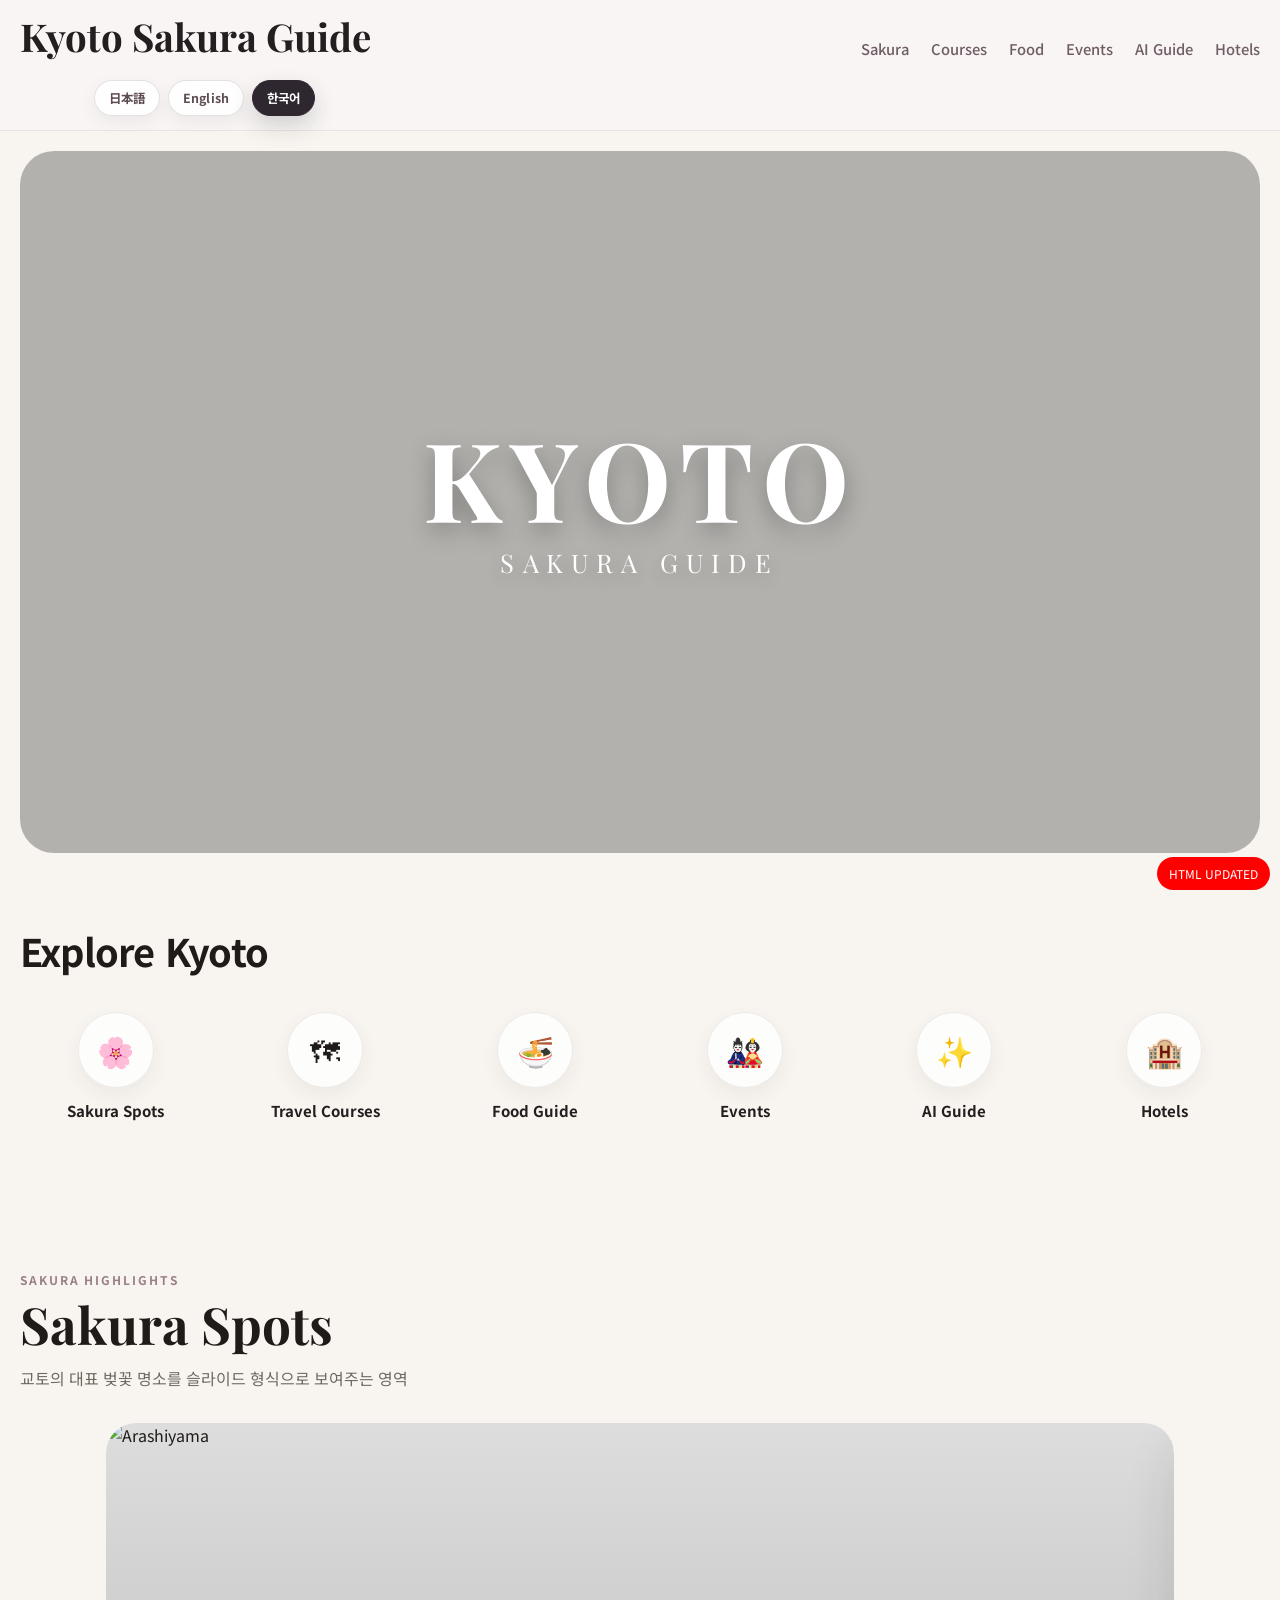
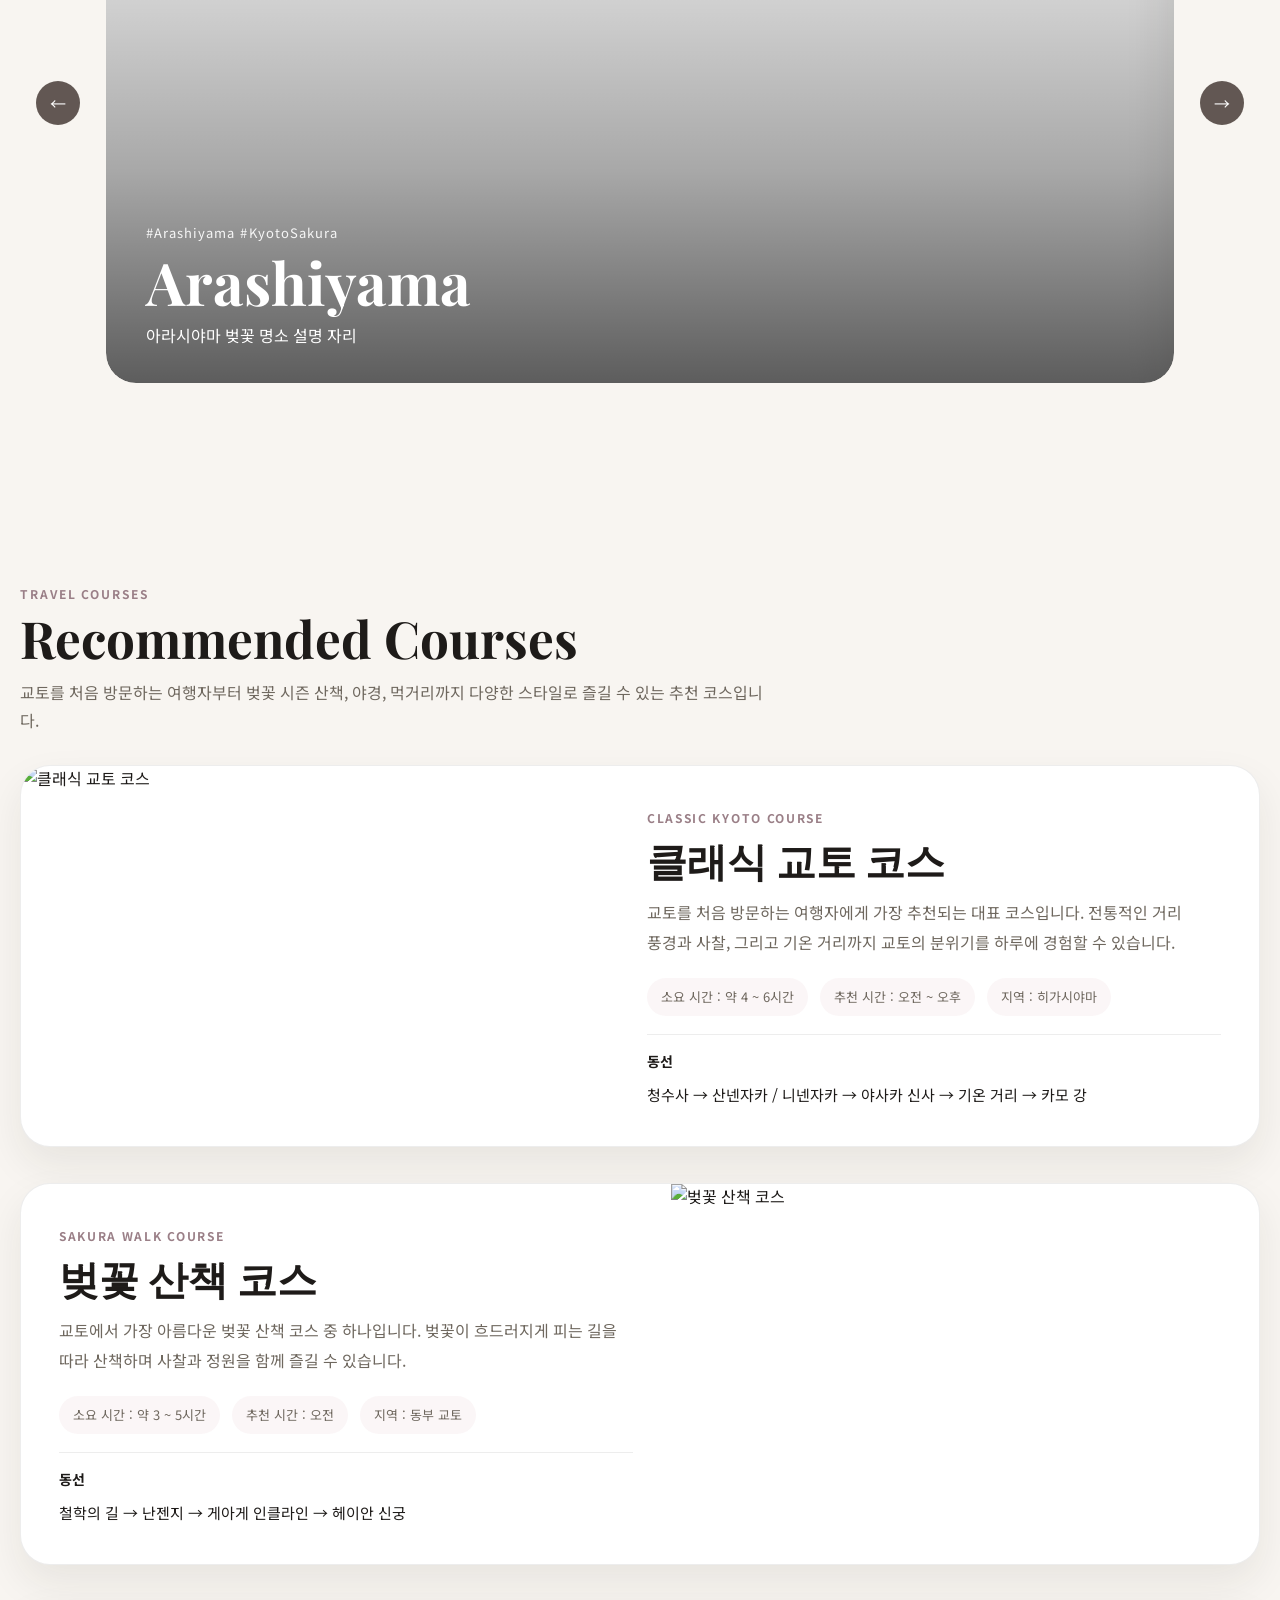
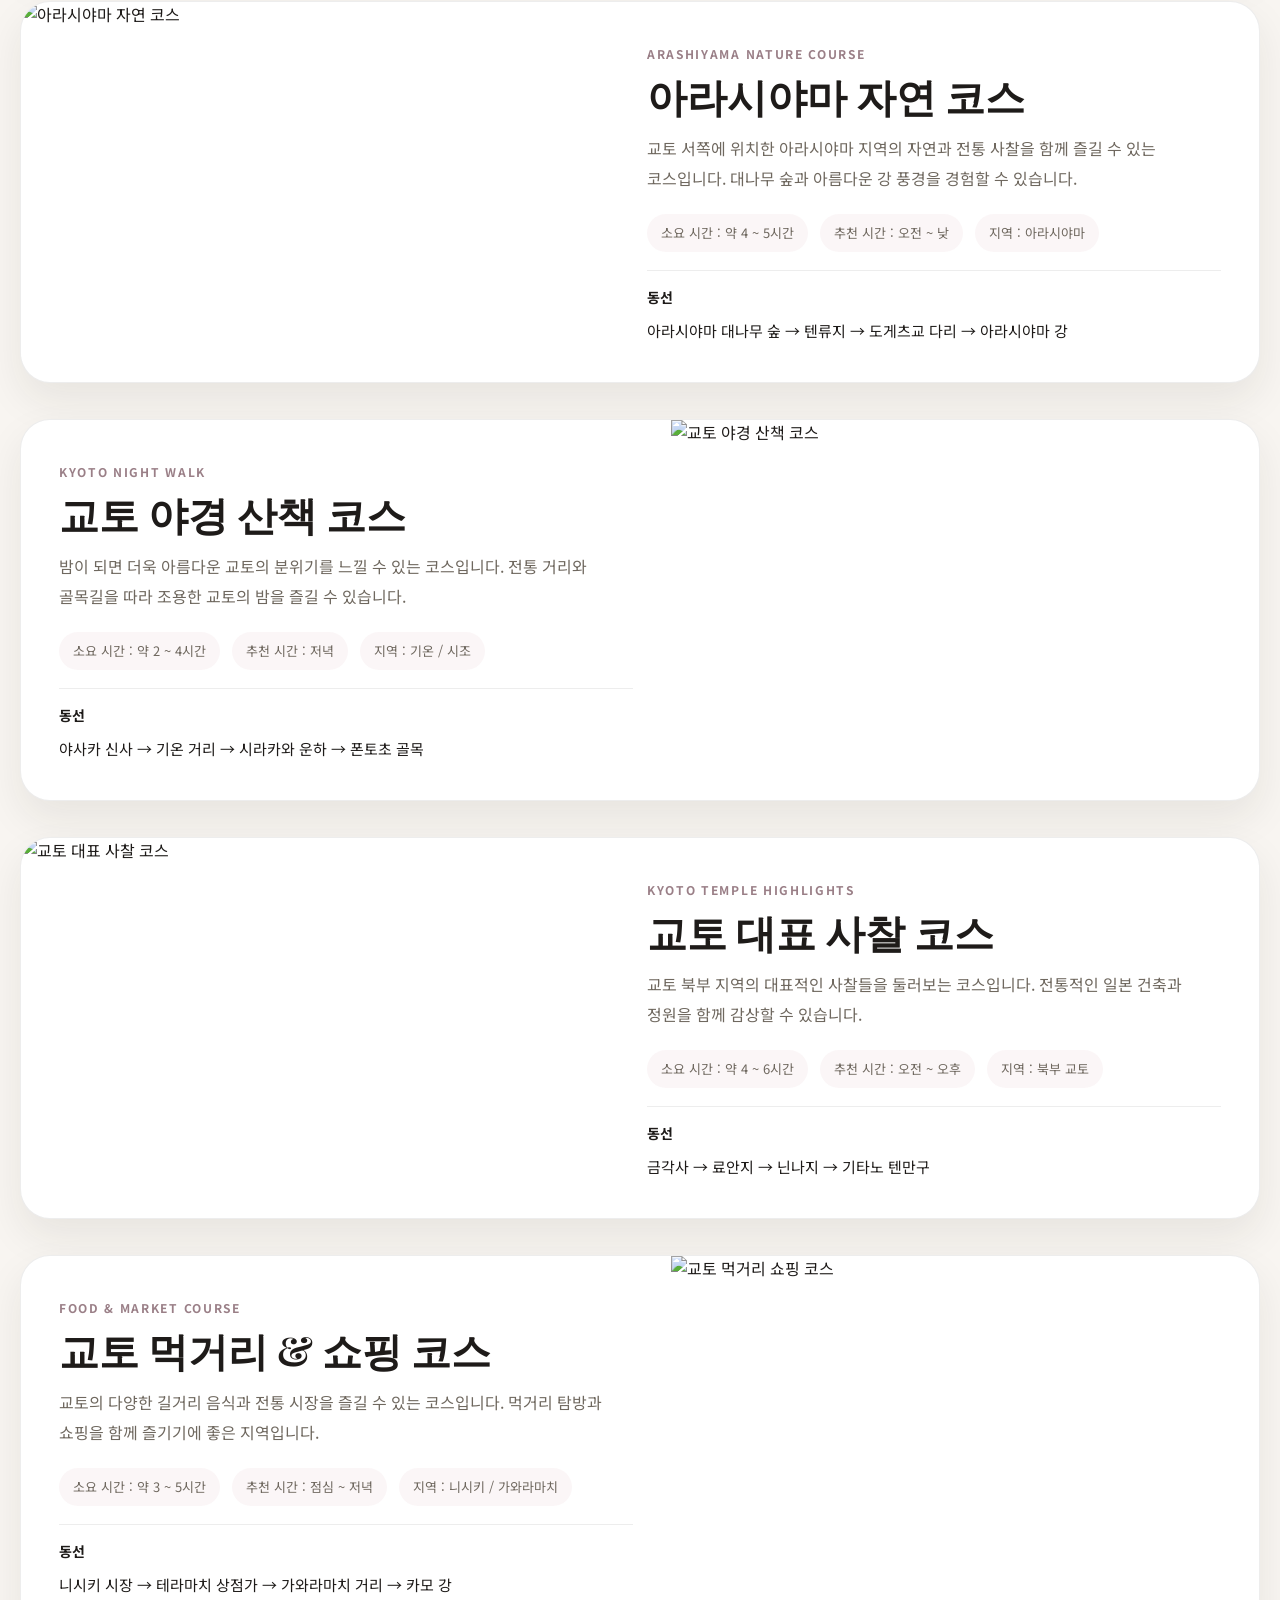
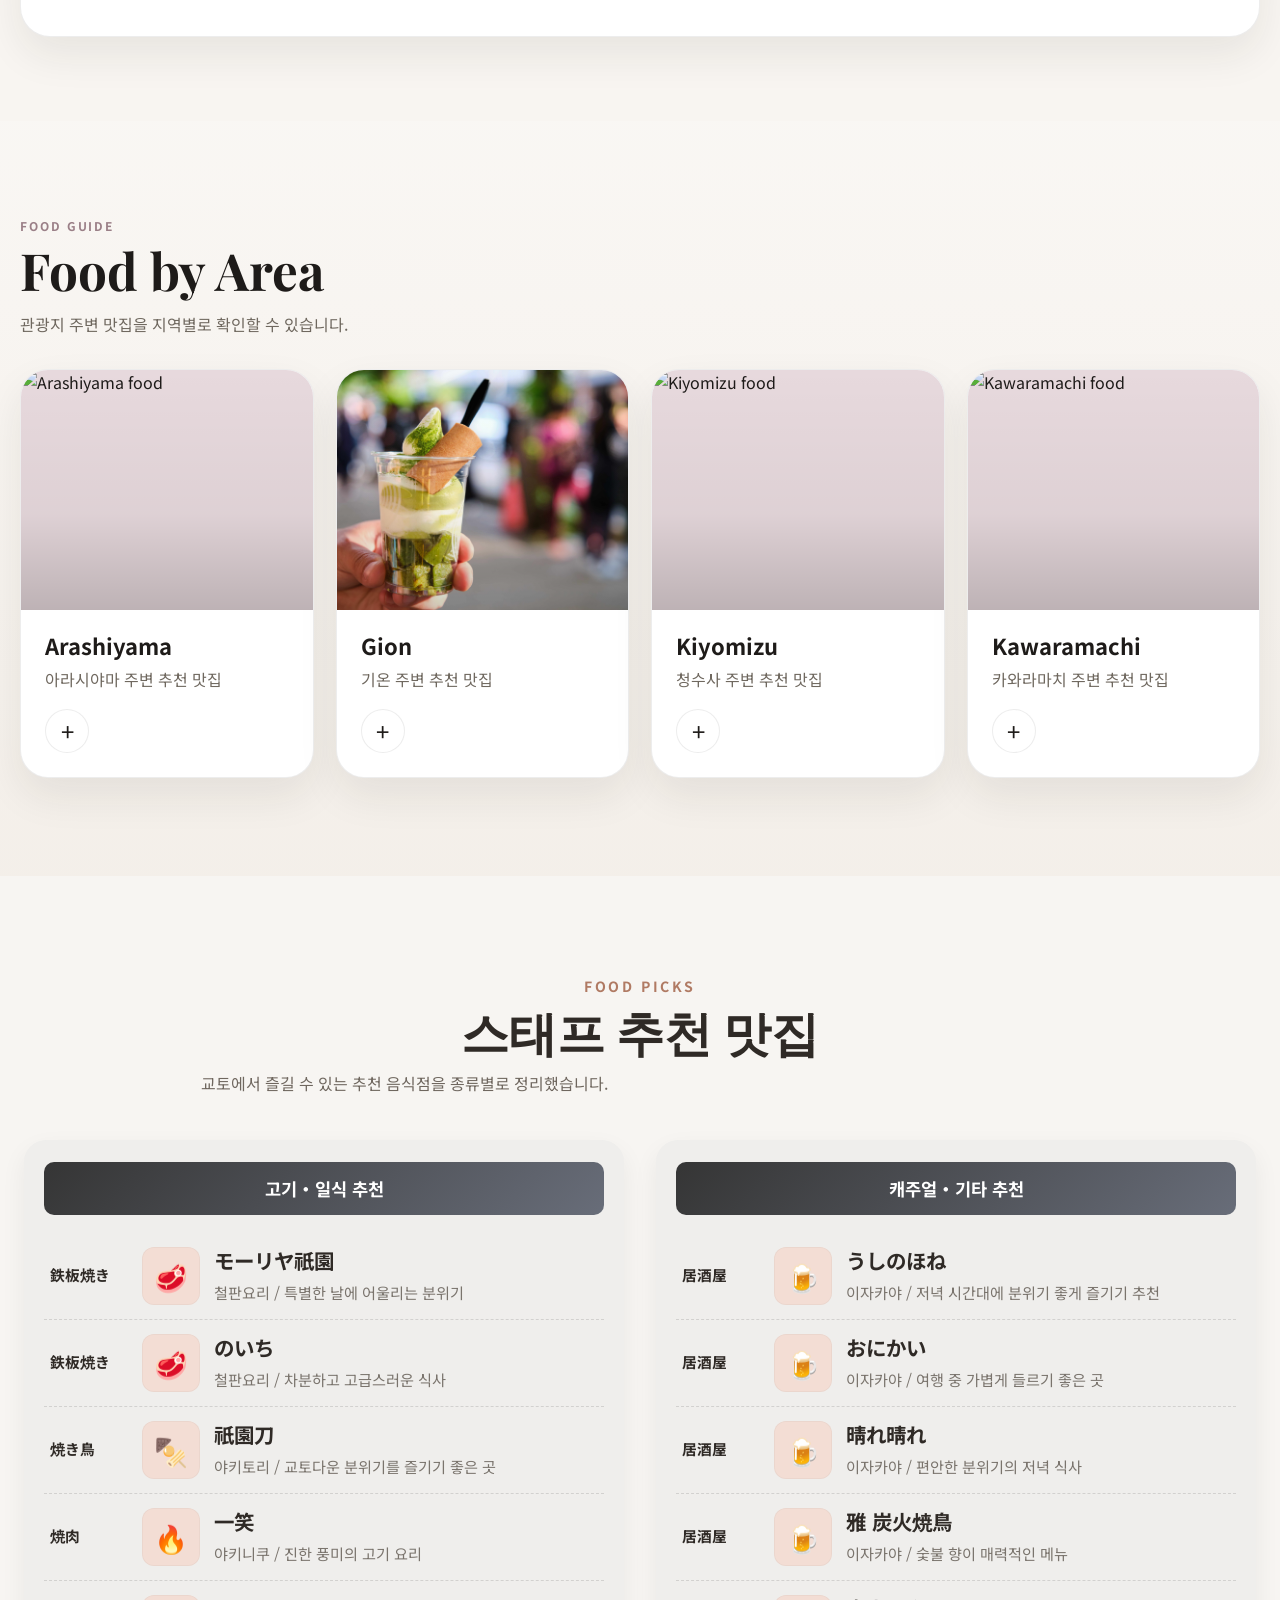
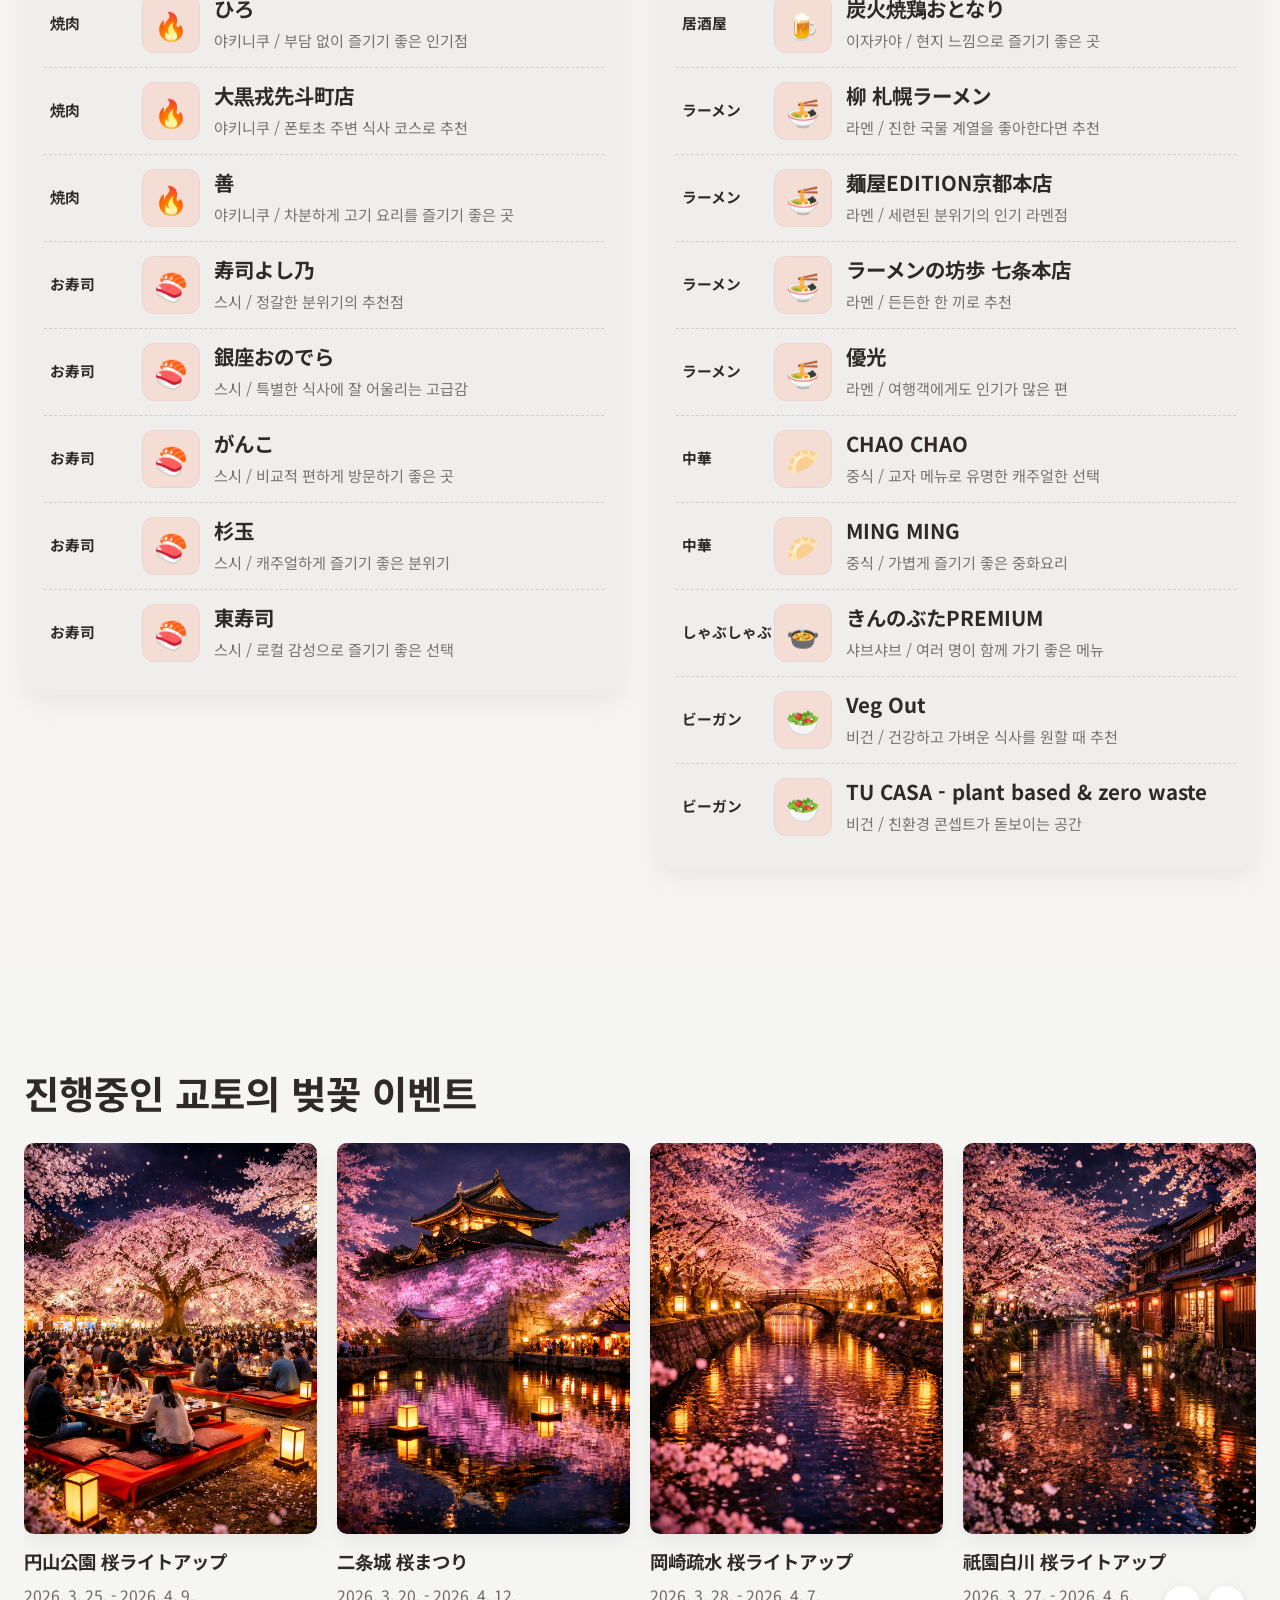
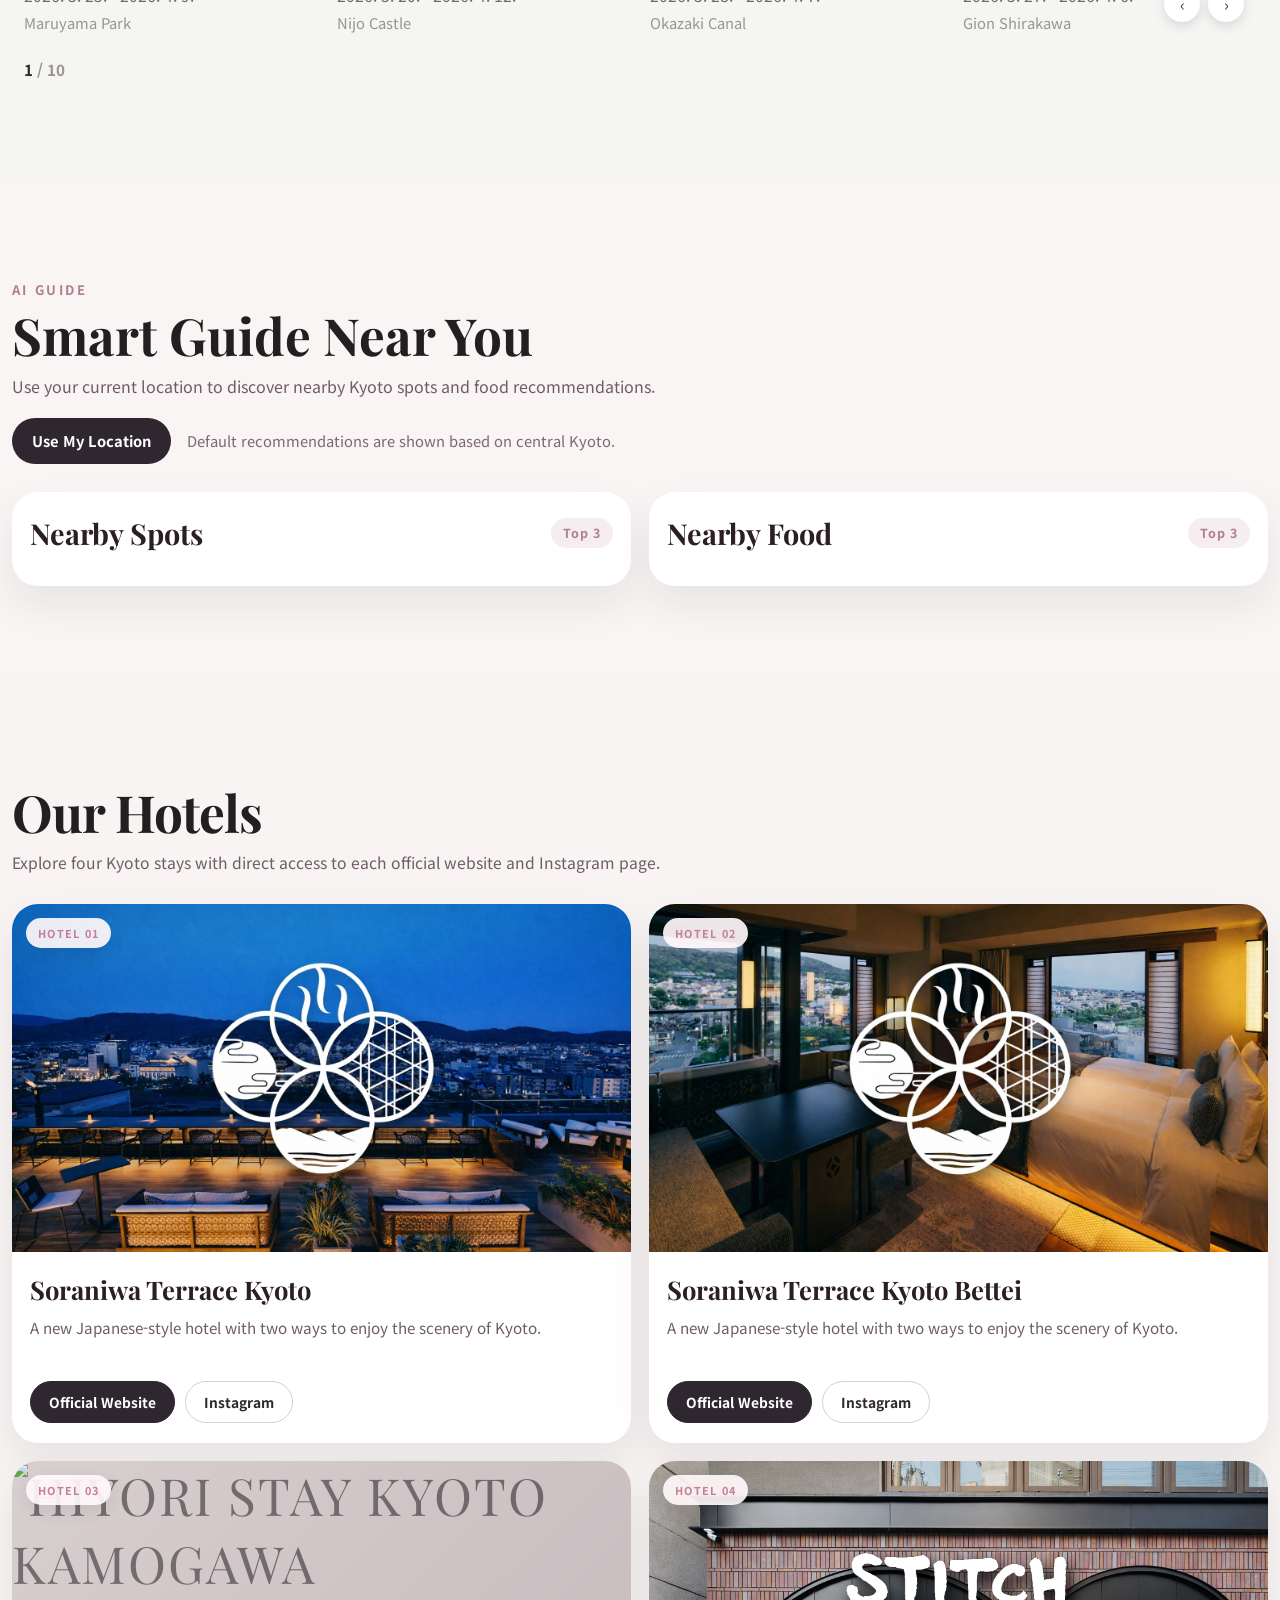
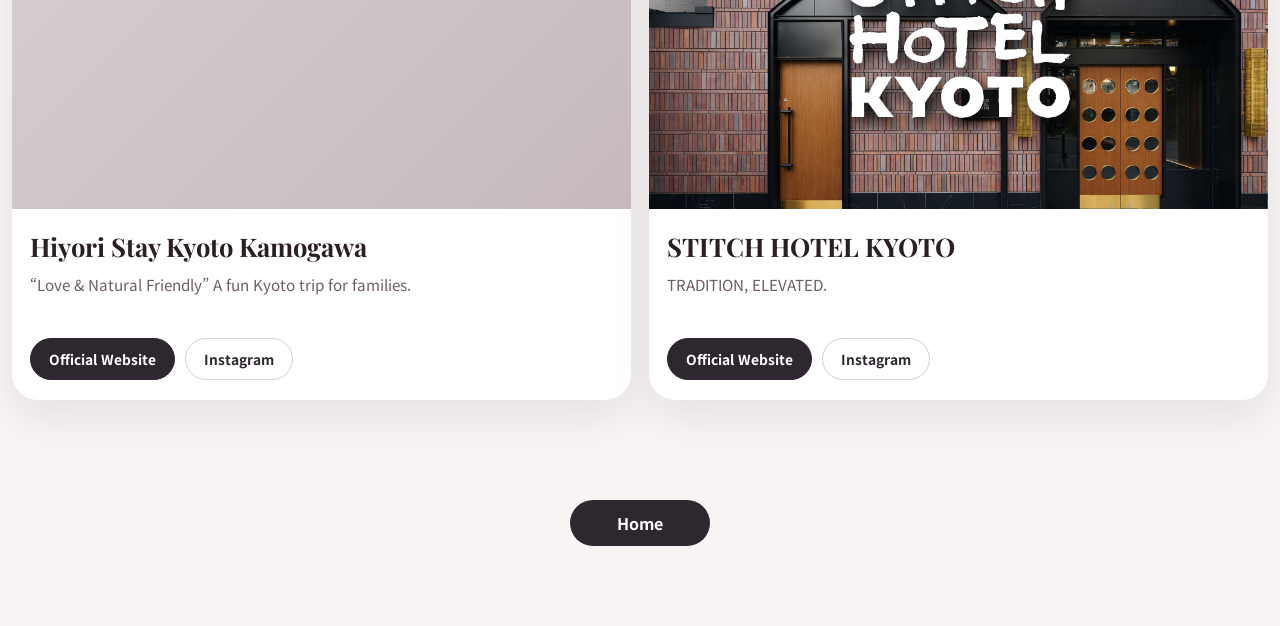
==== commit 4790f007: "index.html" ====
--- a/v2/index.html
+++ b/v2/index.html
@@ -1082,10 +1082,12 @@
 </section>
 
 <div class="bottom-home-wrap">
-<a href="#" class="bottom-home-btn" data-i18n="home_btn">Home</a>
+  <a href="#" class="bottom-home-btn" data-i18n="home_btn">Home</a>
 </div>
 
+<div style="position:fixed;bottom:10px;right:10px;z-index:99999;background:red;color:#fff;padding:8px 12px;border-radius:999px;font-size:12px;">
+  HTML UPDATED
+</div>
 <script src="script.js"></script>
-
 </body>
 </html>
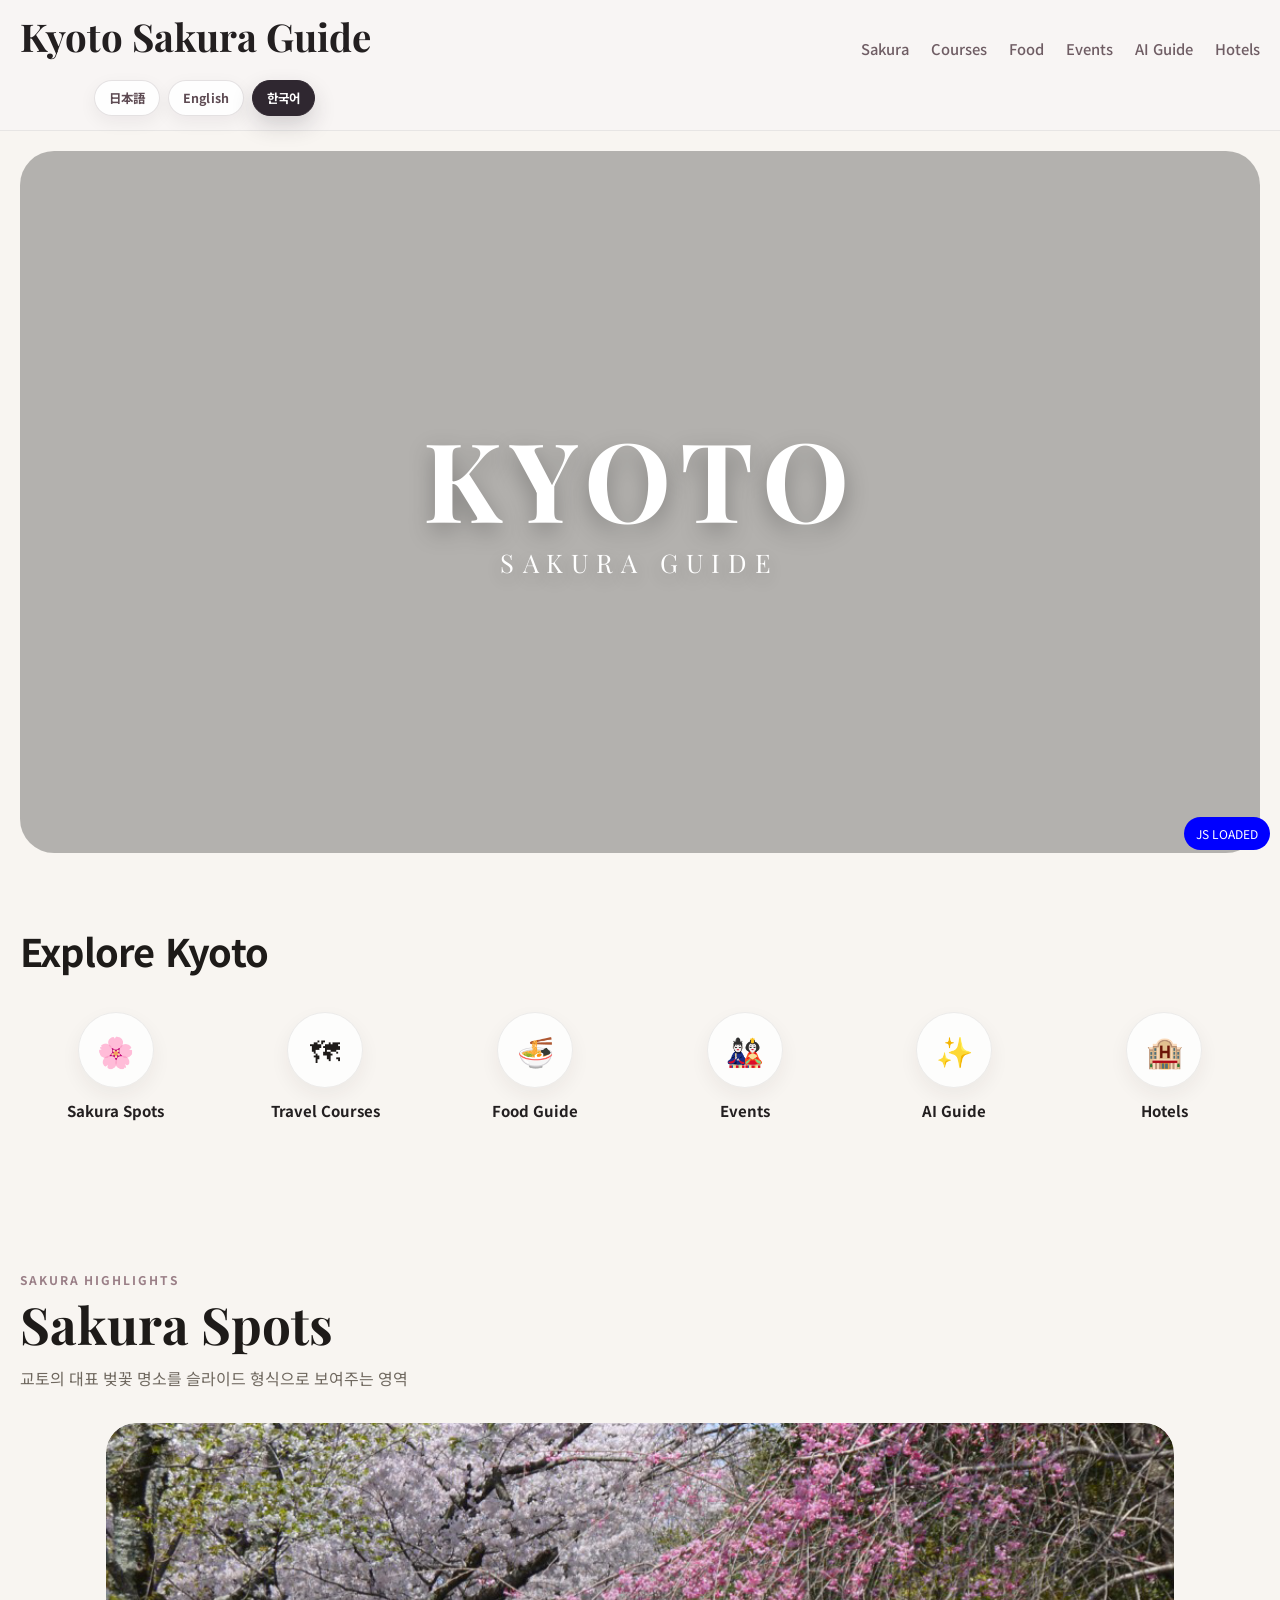
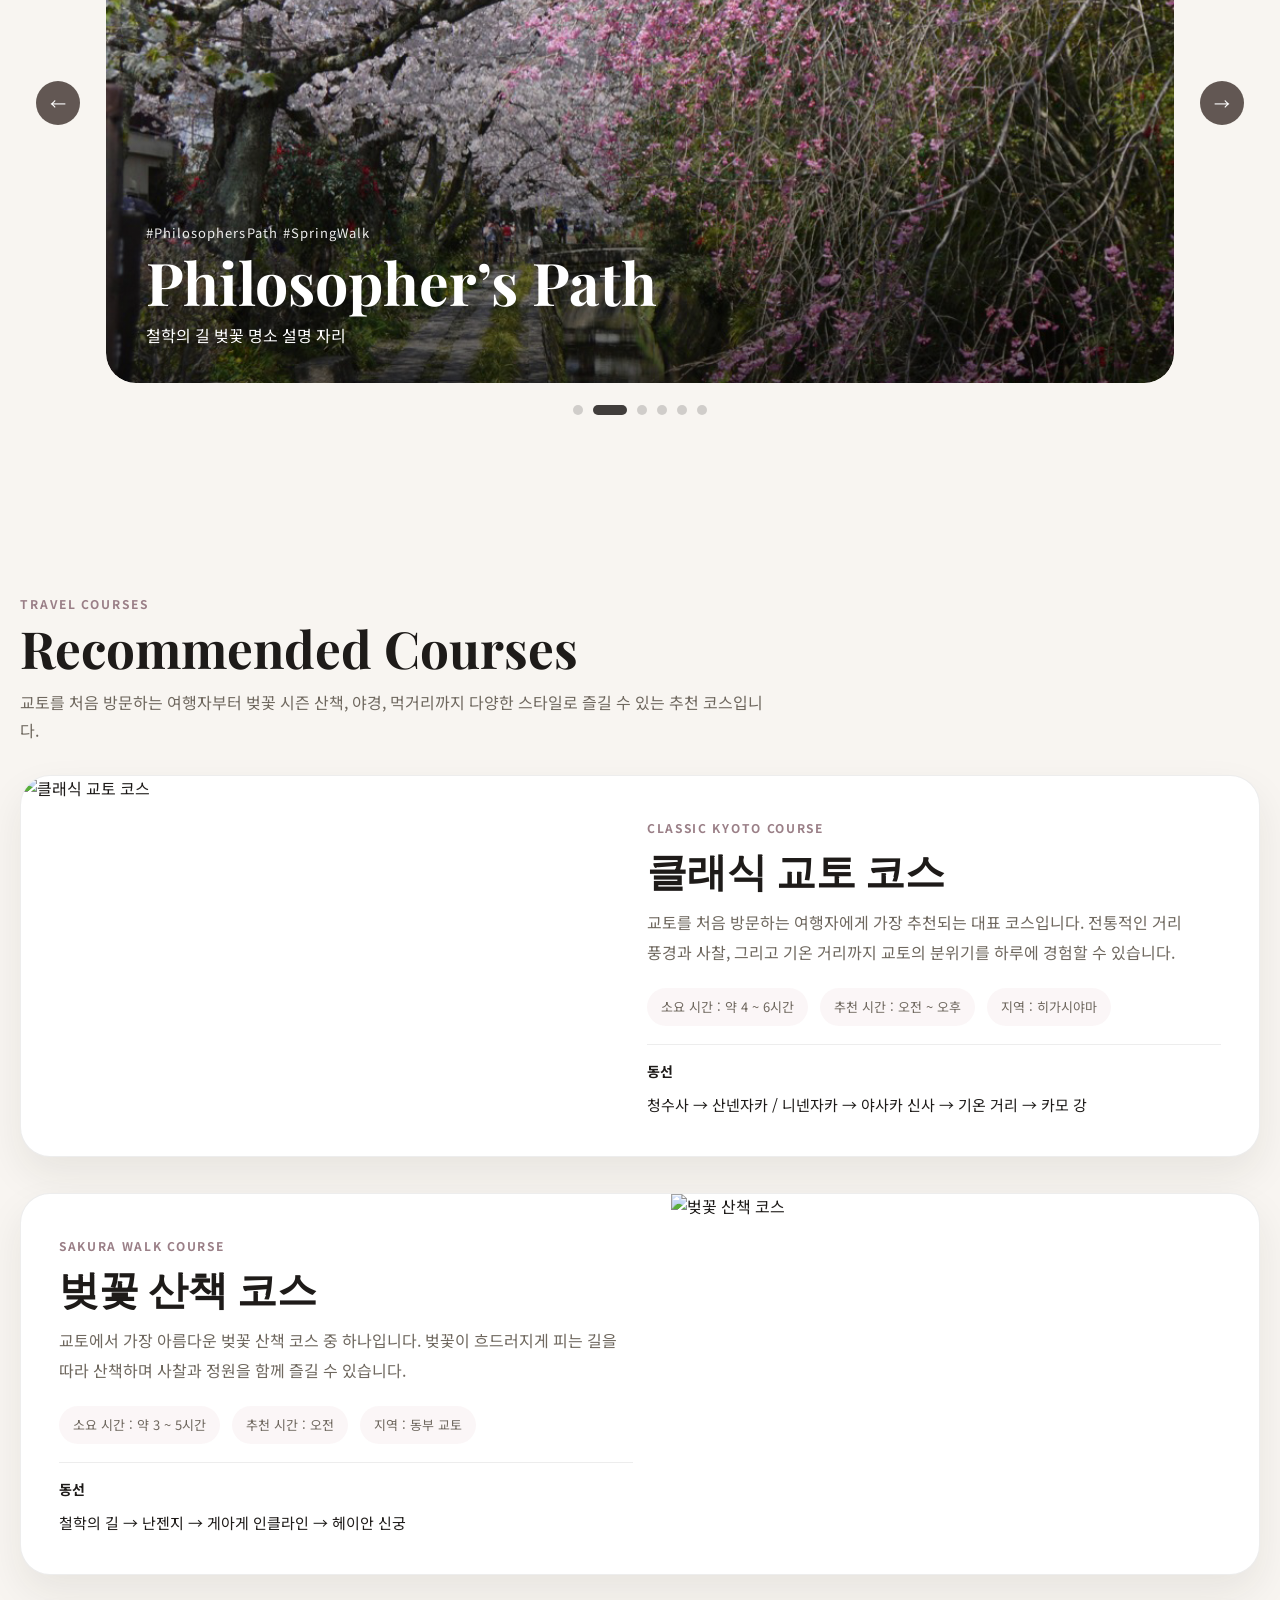
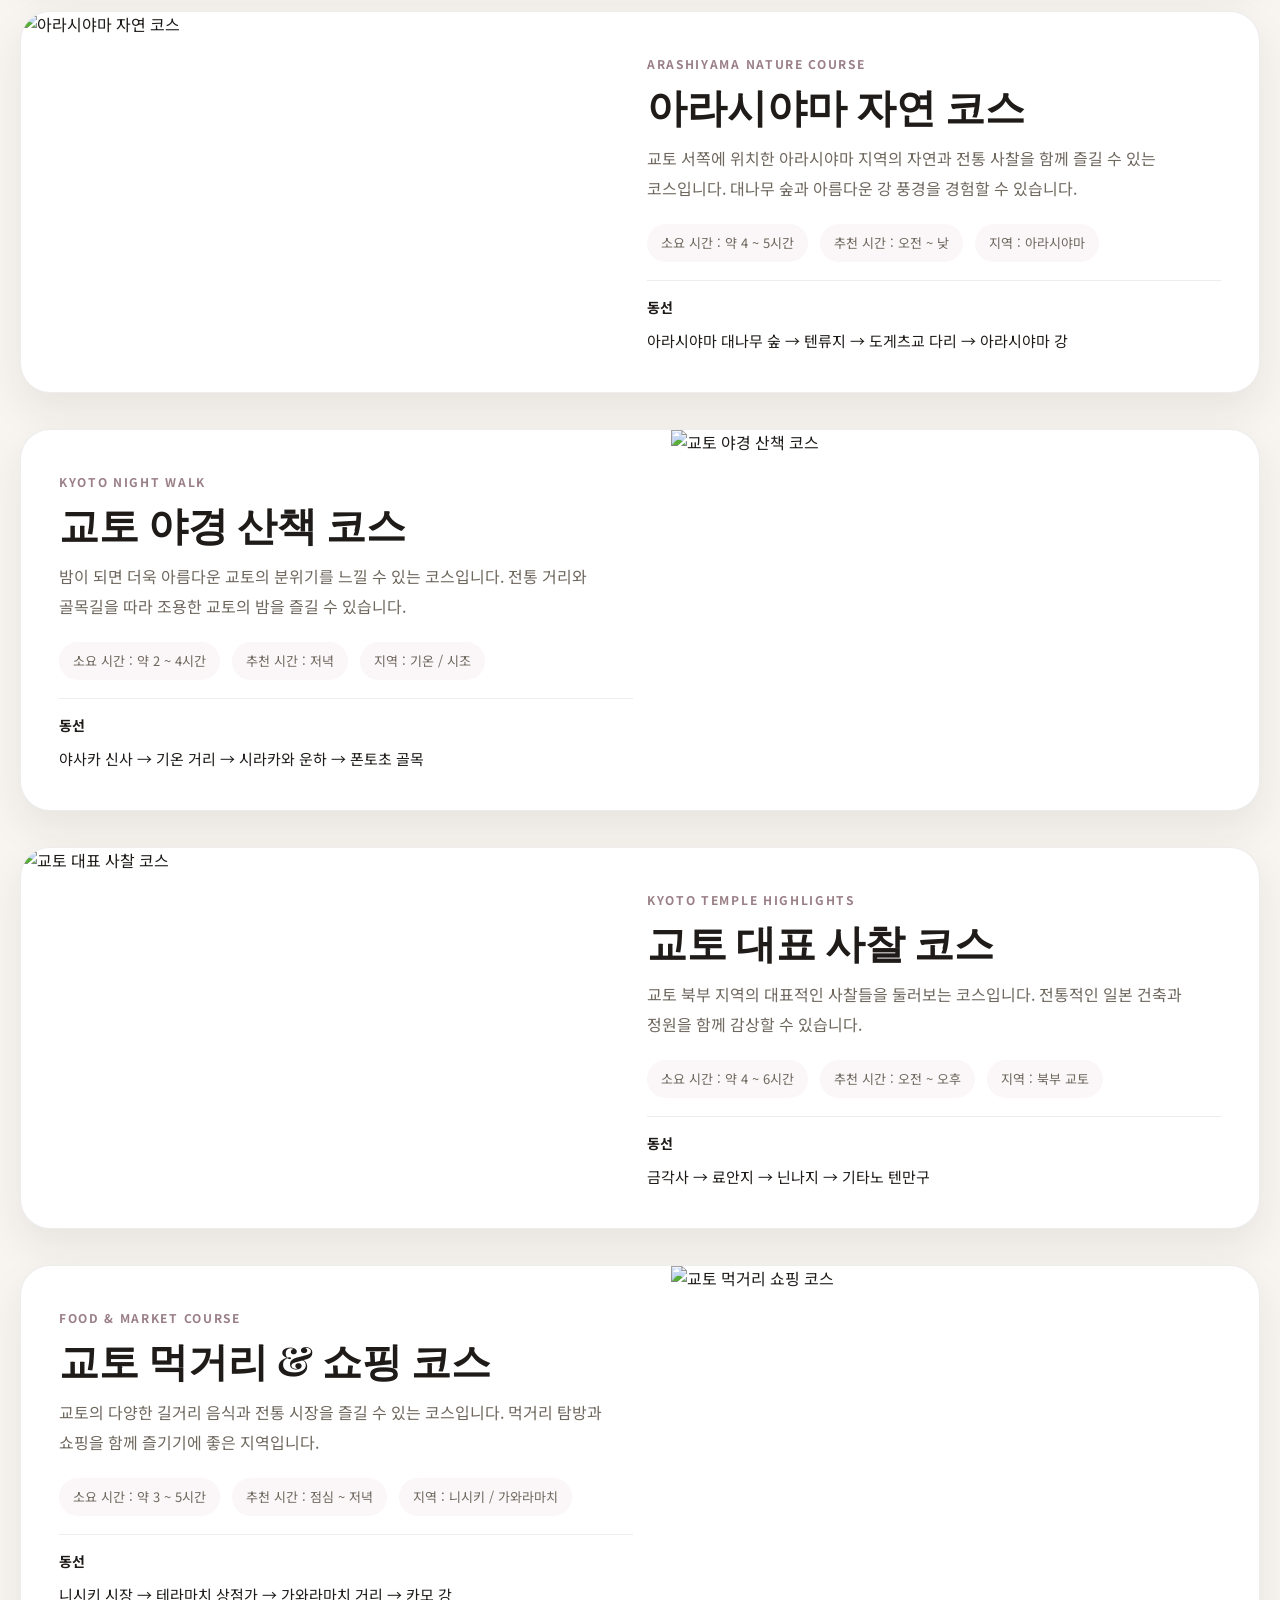
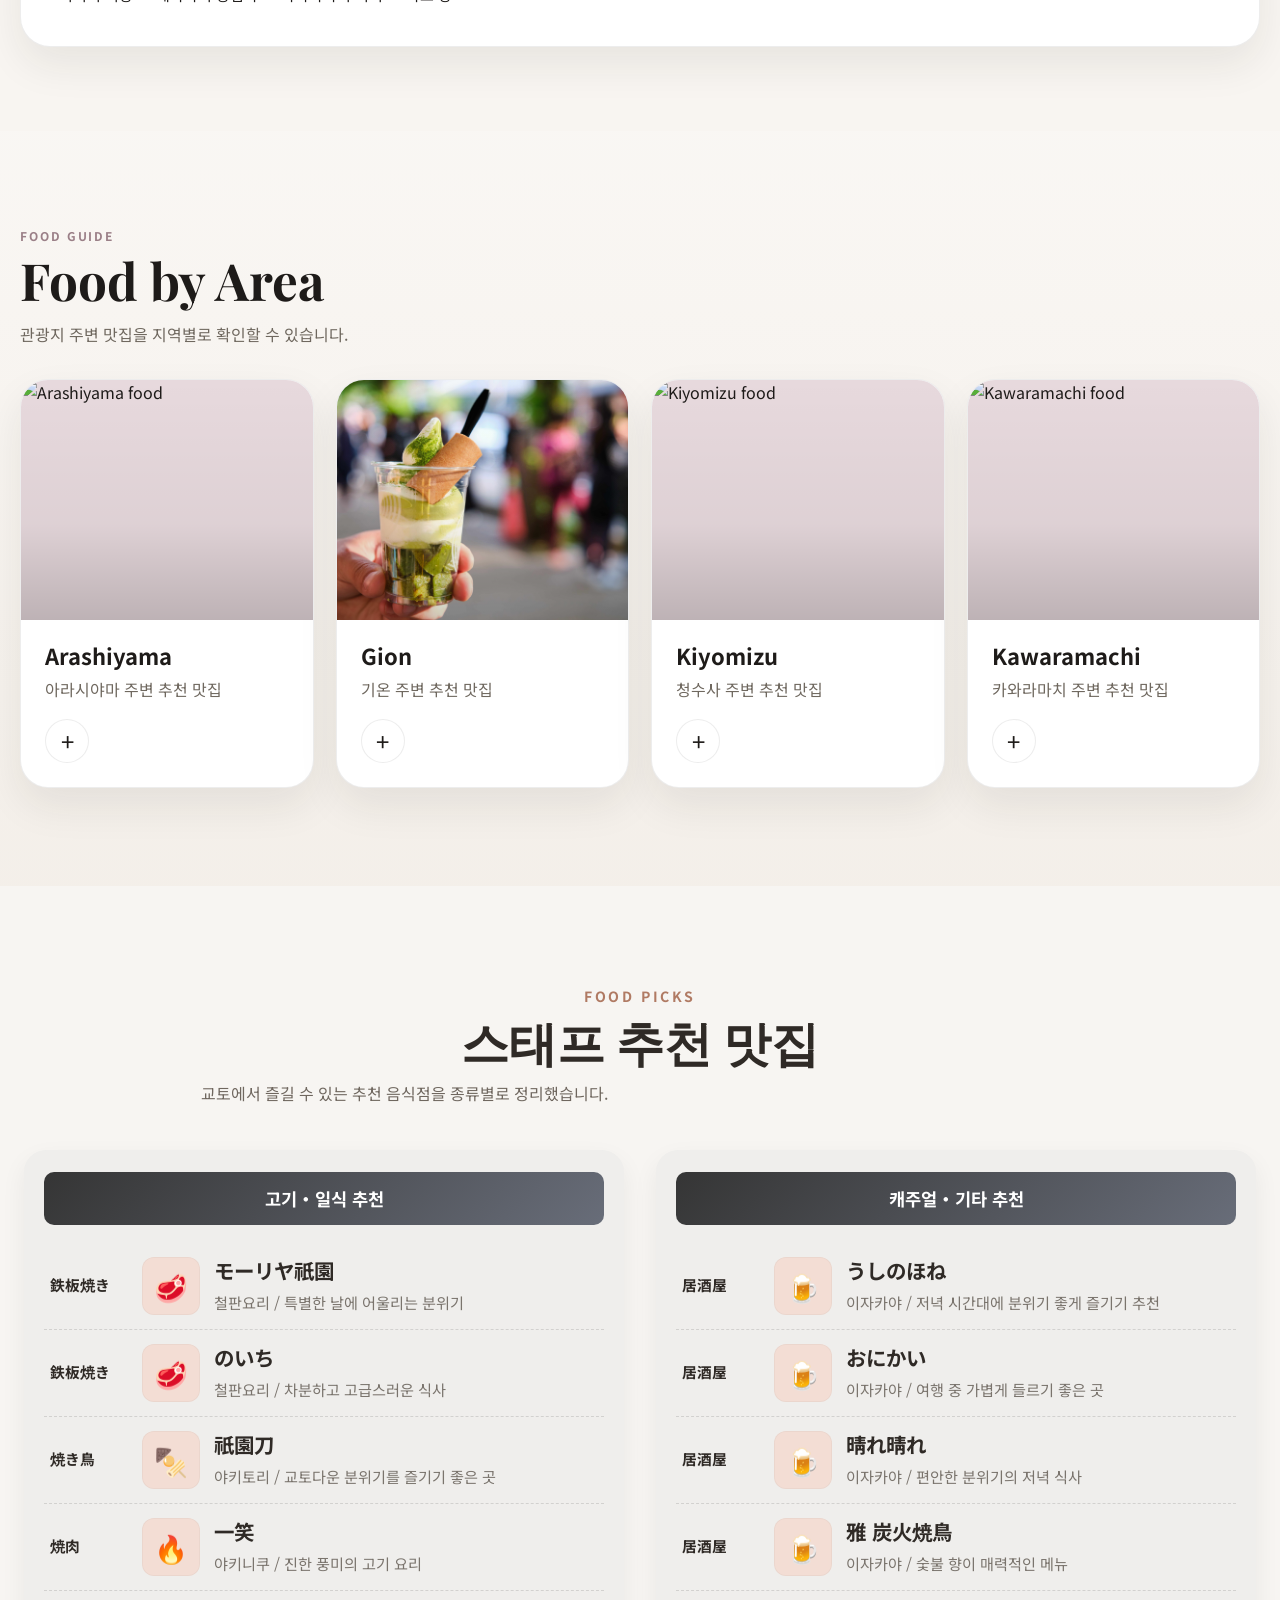
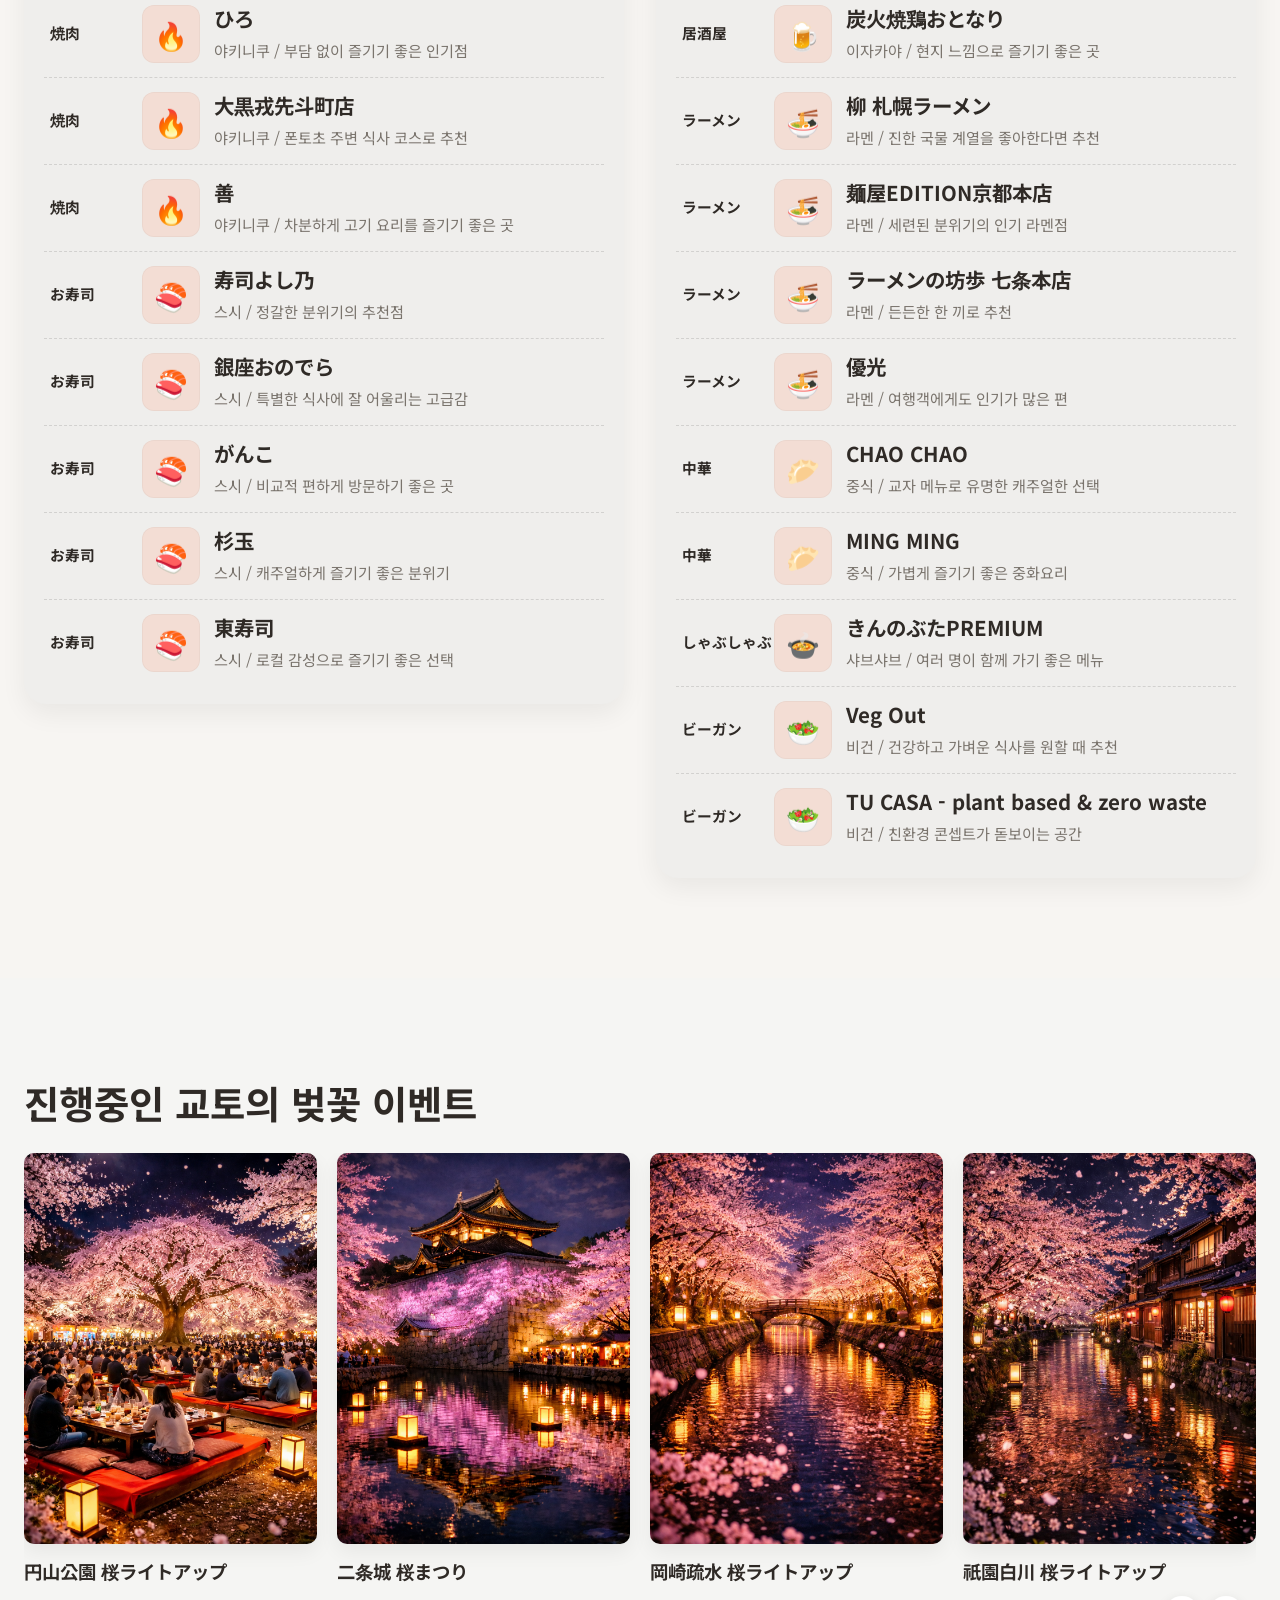
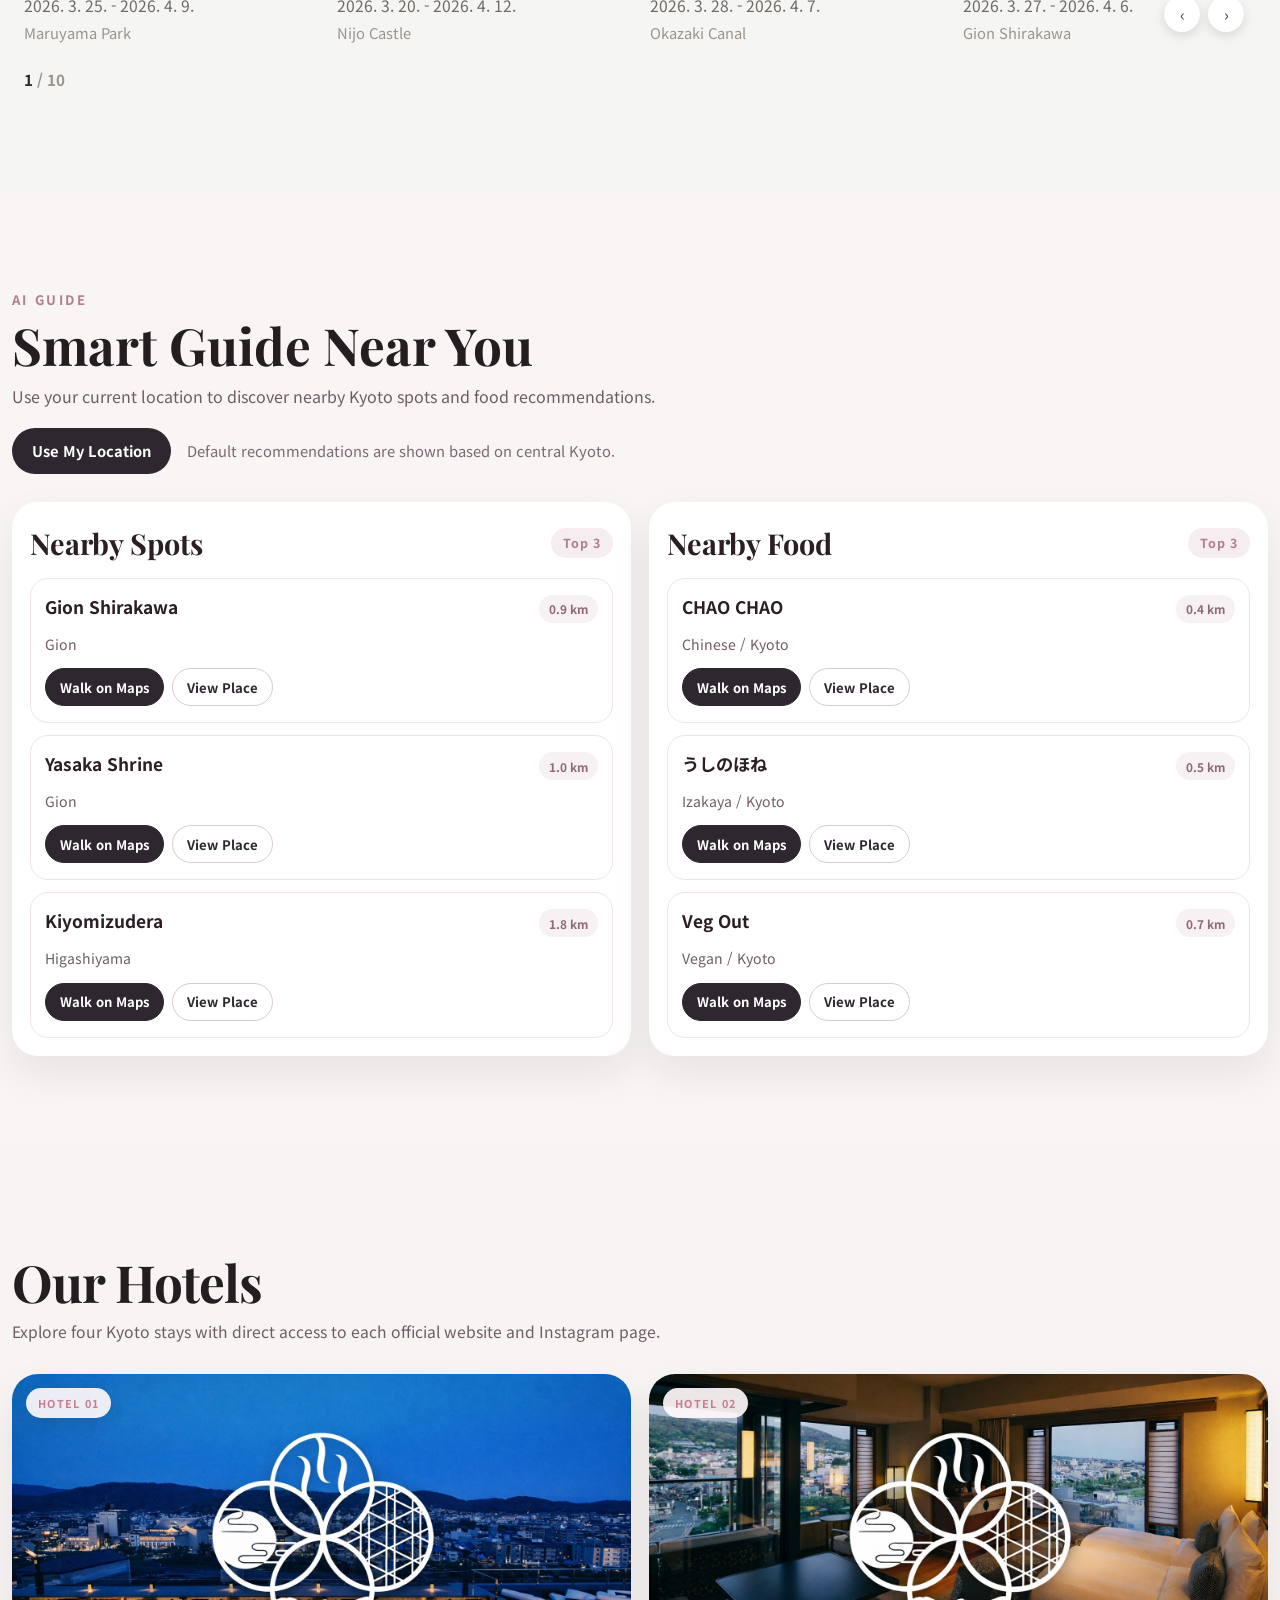
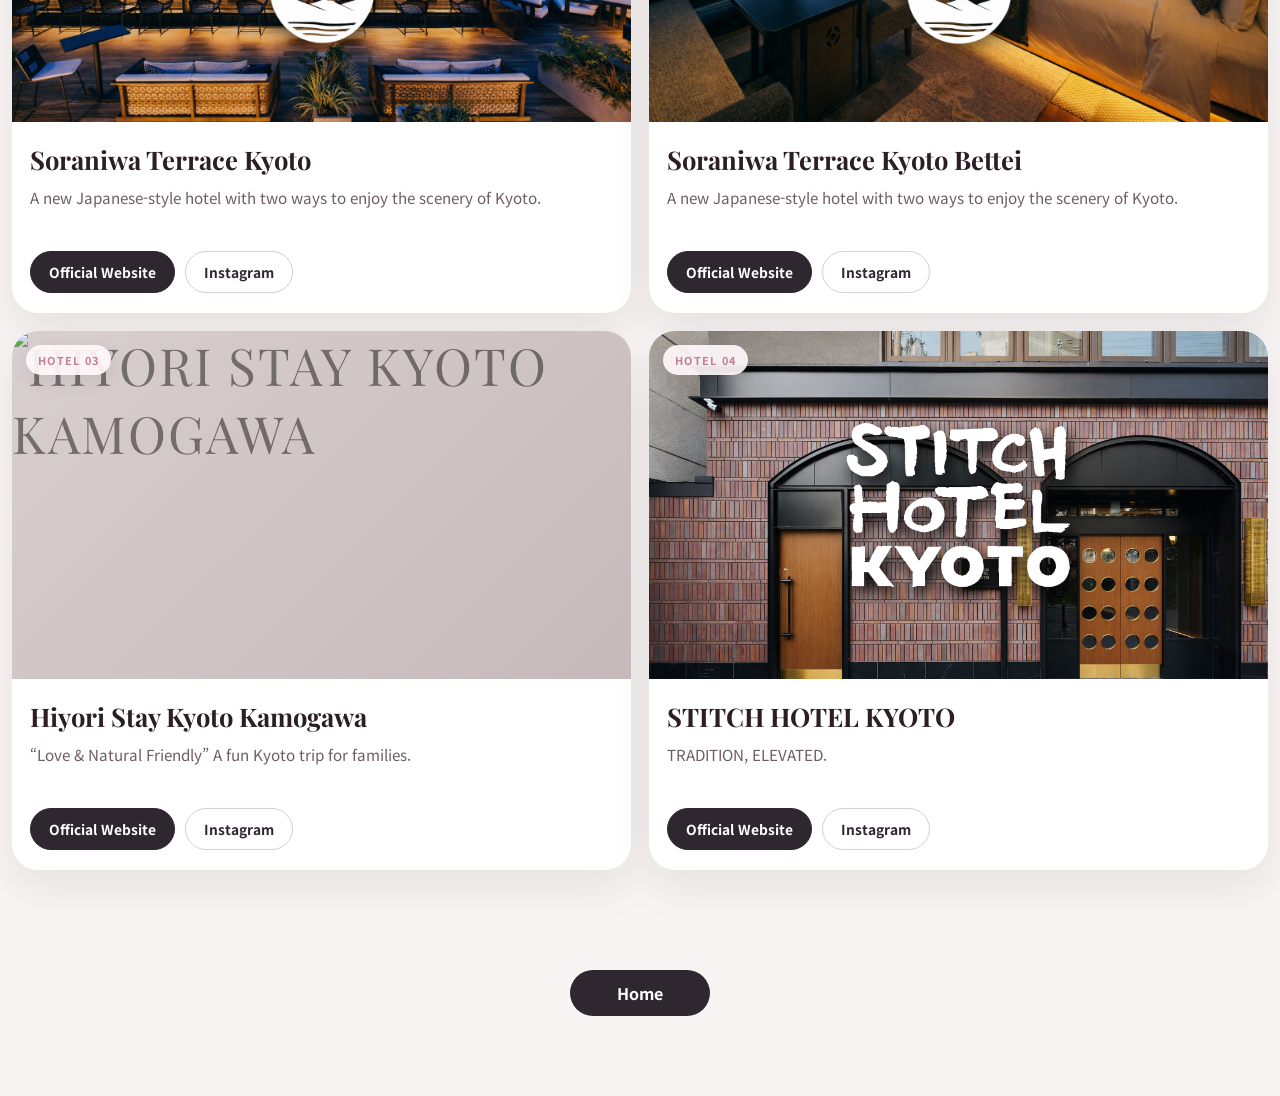
==== commit 93926185: "index.html" ====
--- a/v2/index.html
+++ b/v2/index.html
@@ -1085,9 +1085,7 @@
   <a href="#" class="bottom-home-btn" data-i18n="home_btn">Home</a>
 </div>
 
-<div style="position:fixed;bottom:10px;right:10px;z-index:99999;background:red;color:#fff;padding:8px 12px;border-radius:999px;font-size:12px;">
-  HTML UPDATED
-</div>
+
 <script src="script.js"></script>
 </body>
 </html>
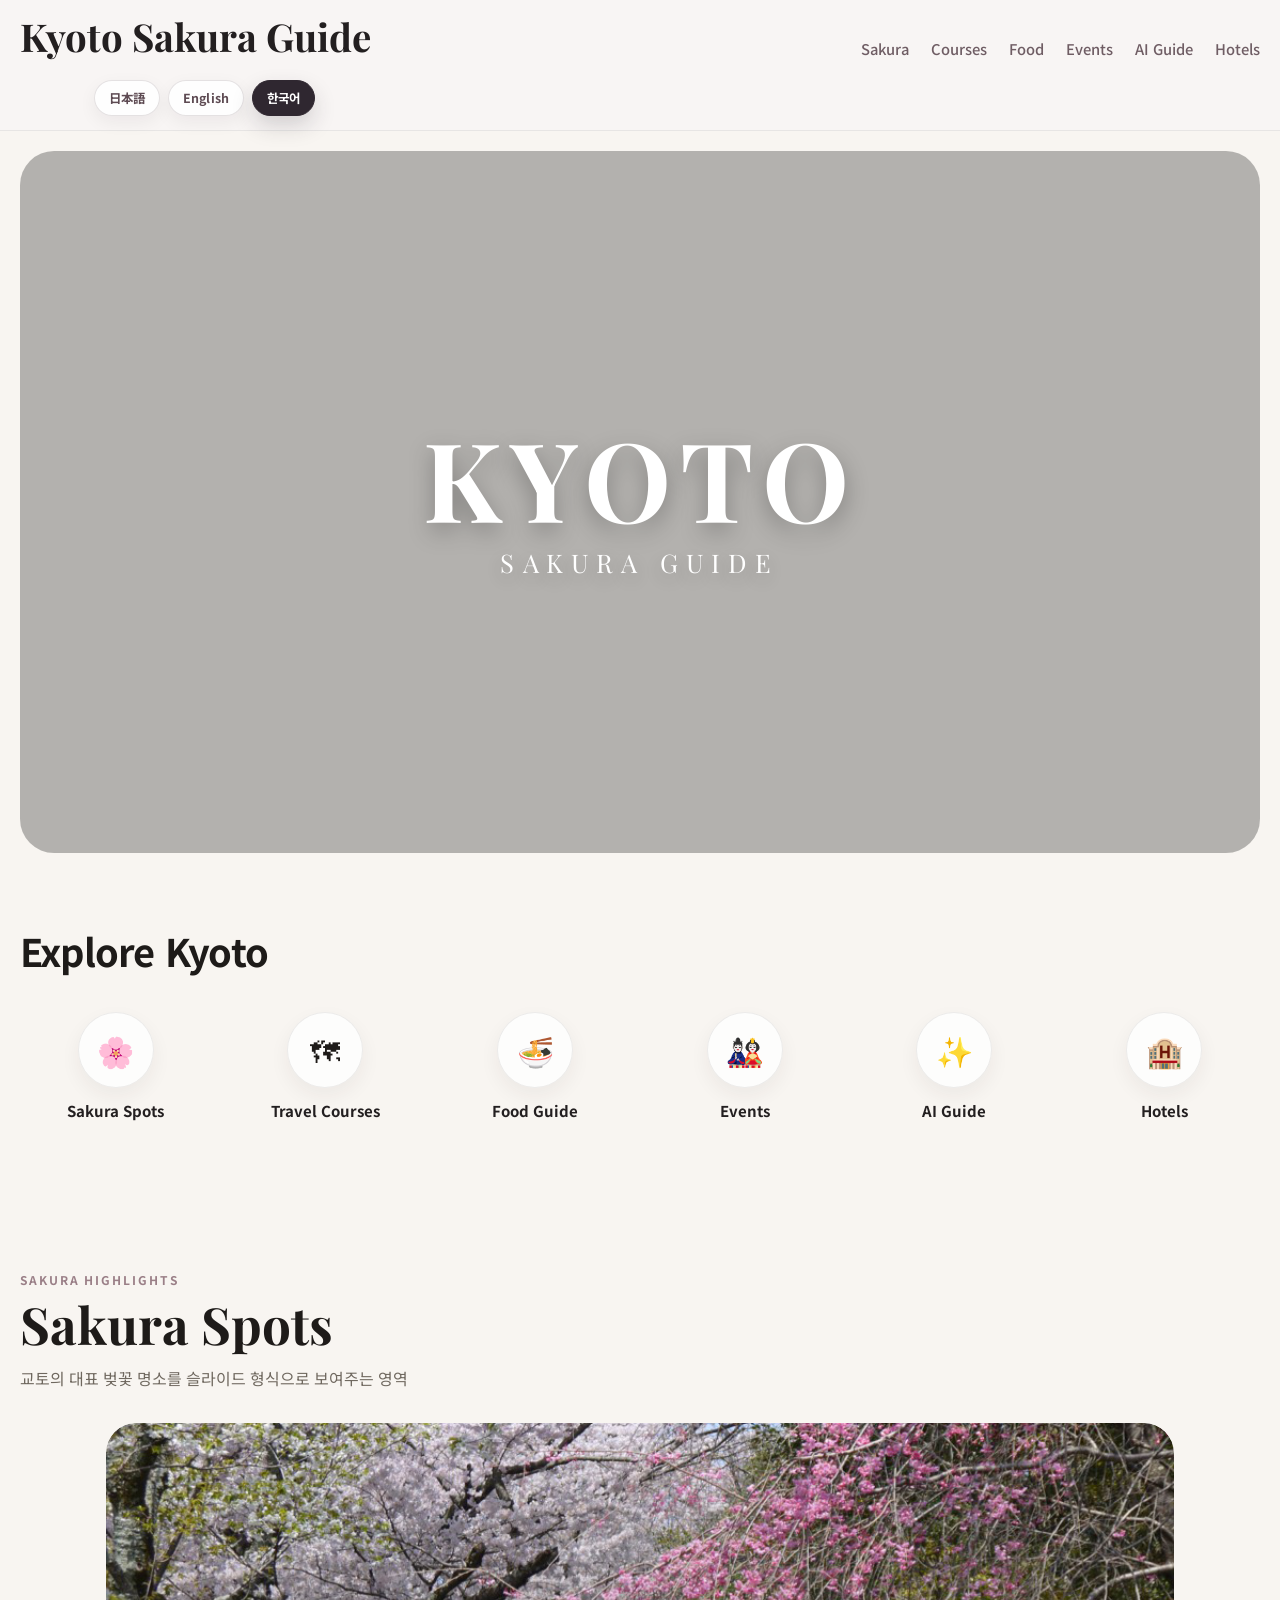
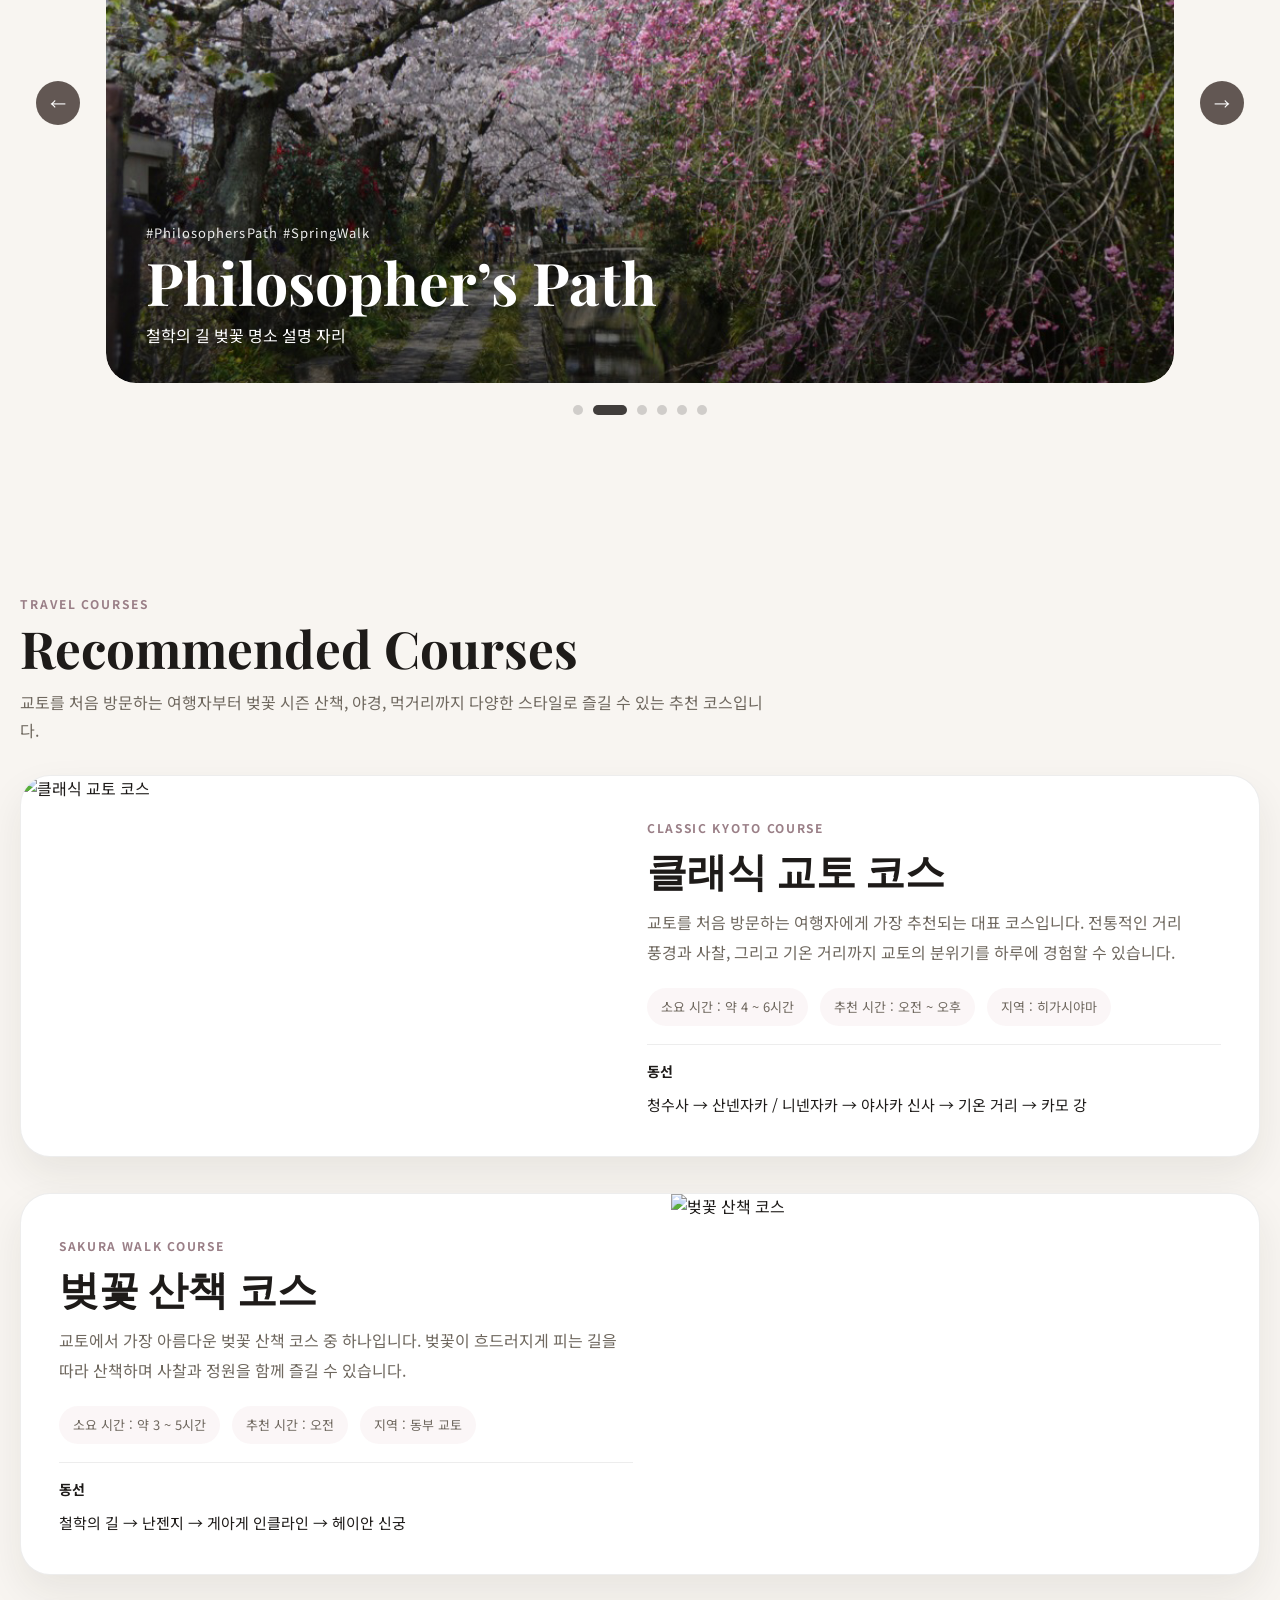
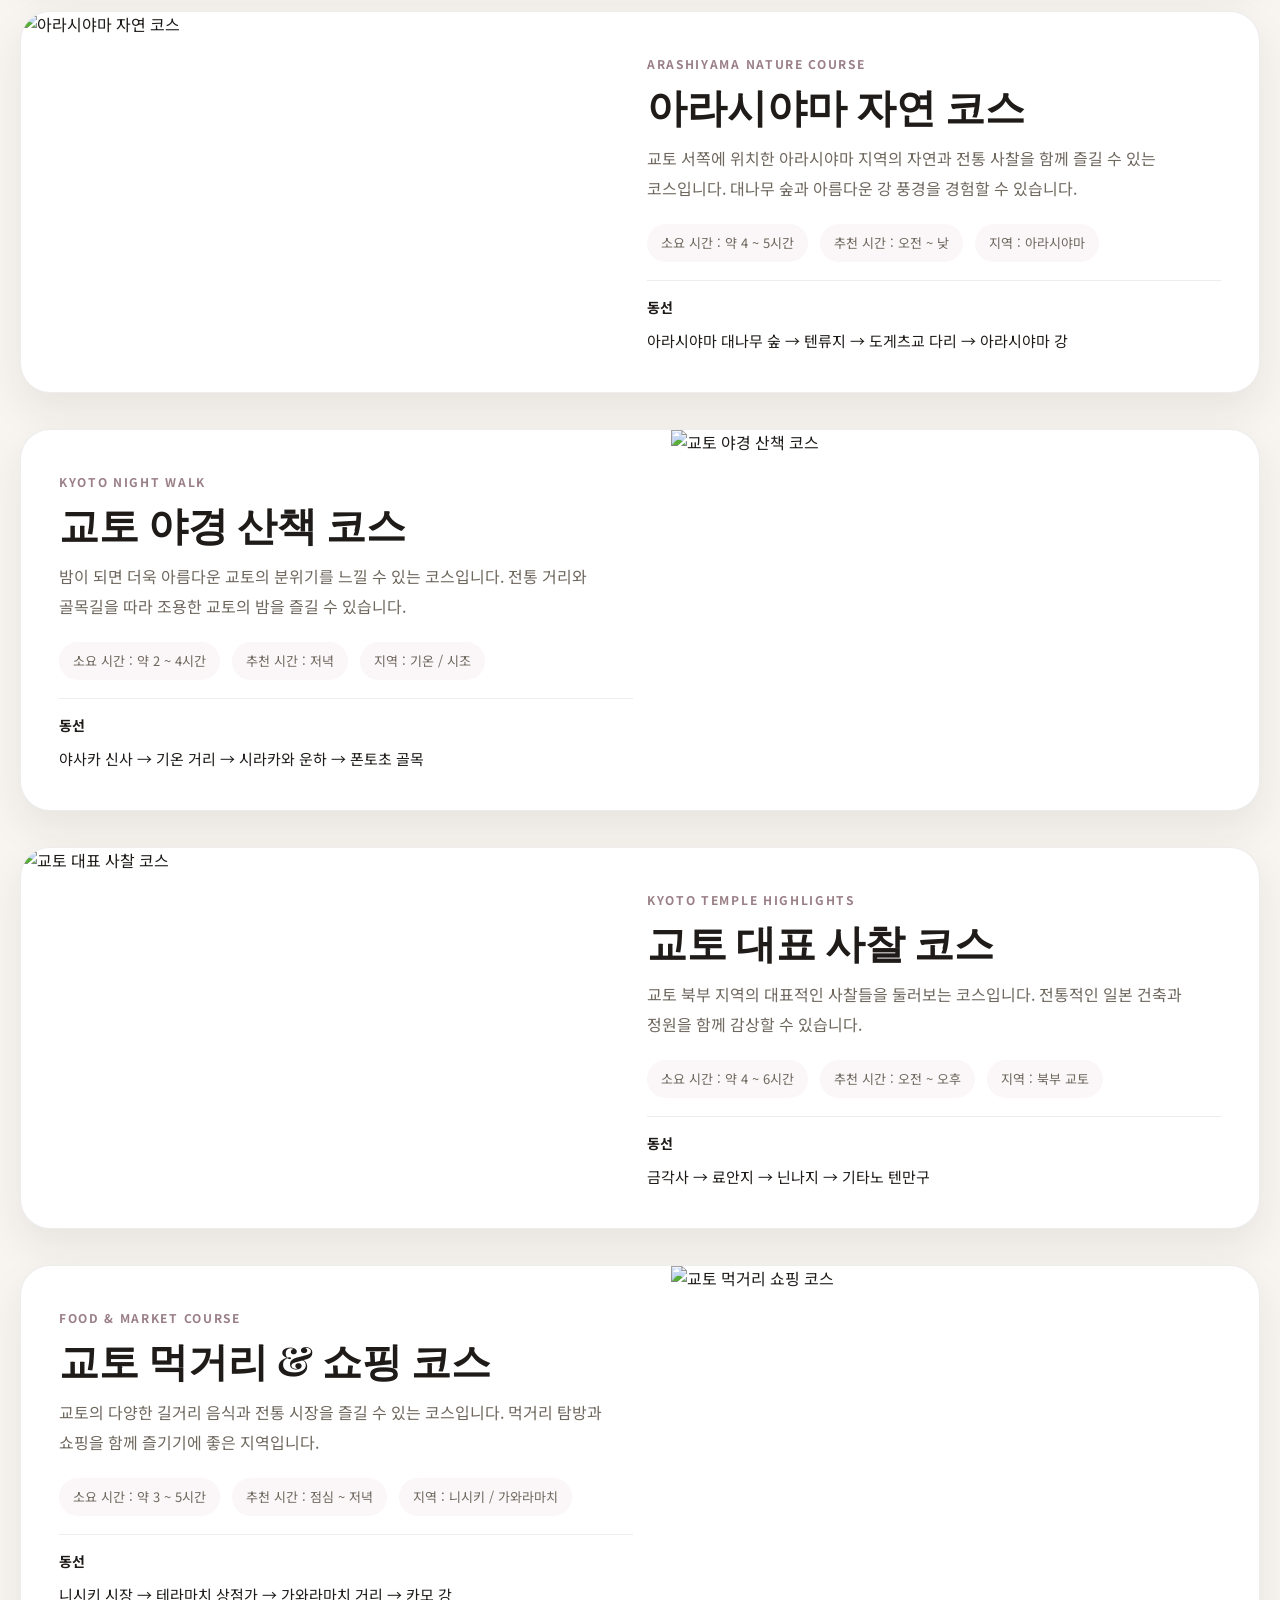
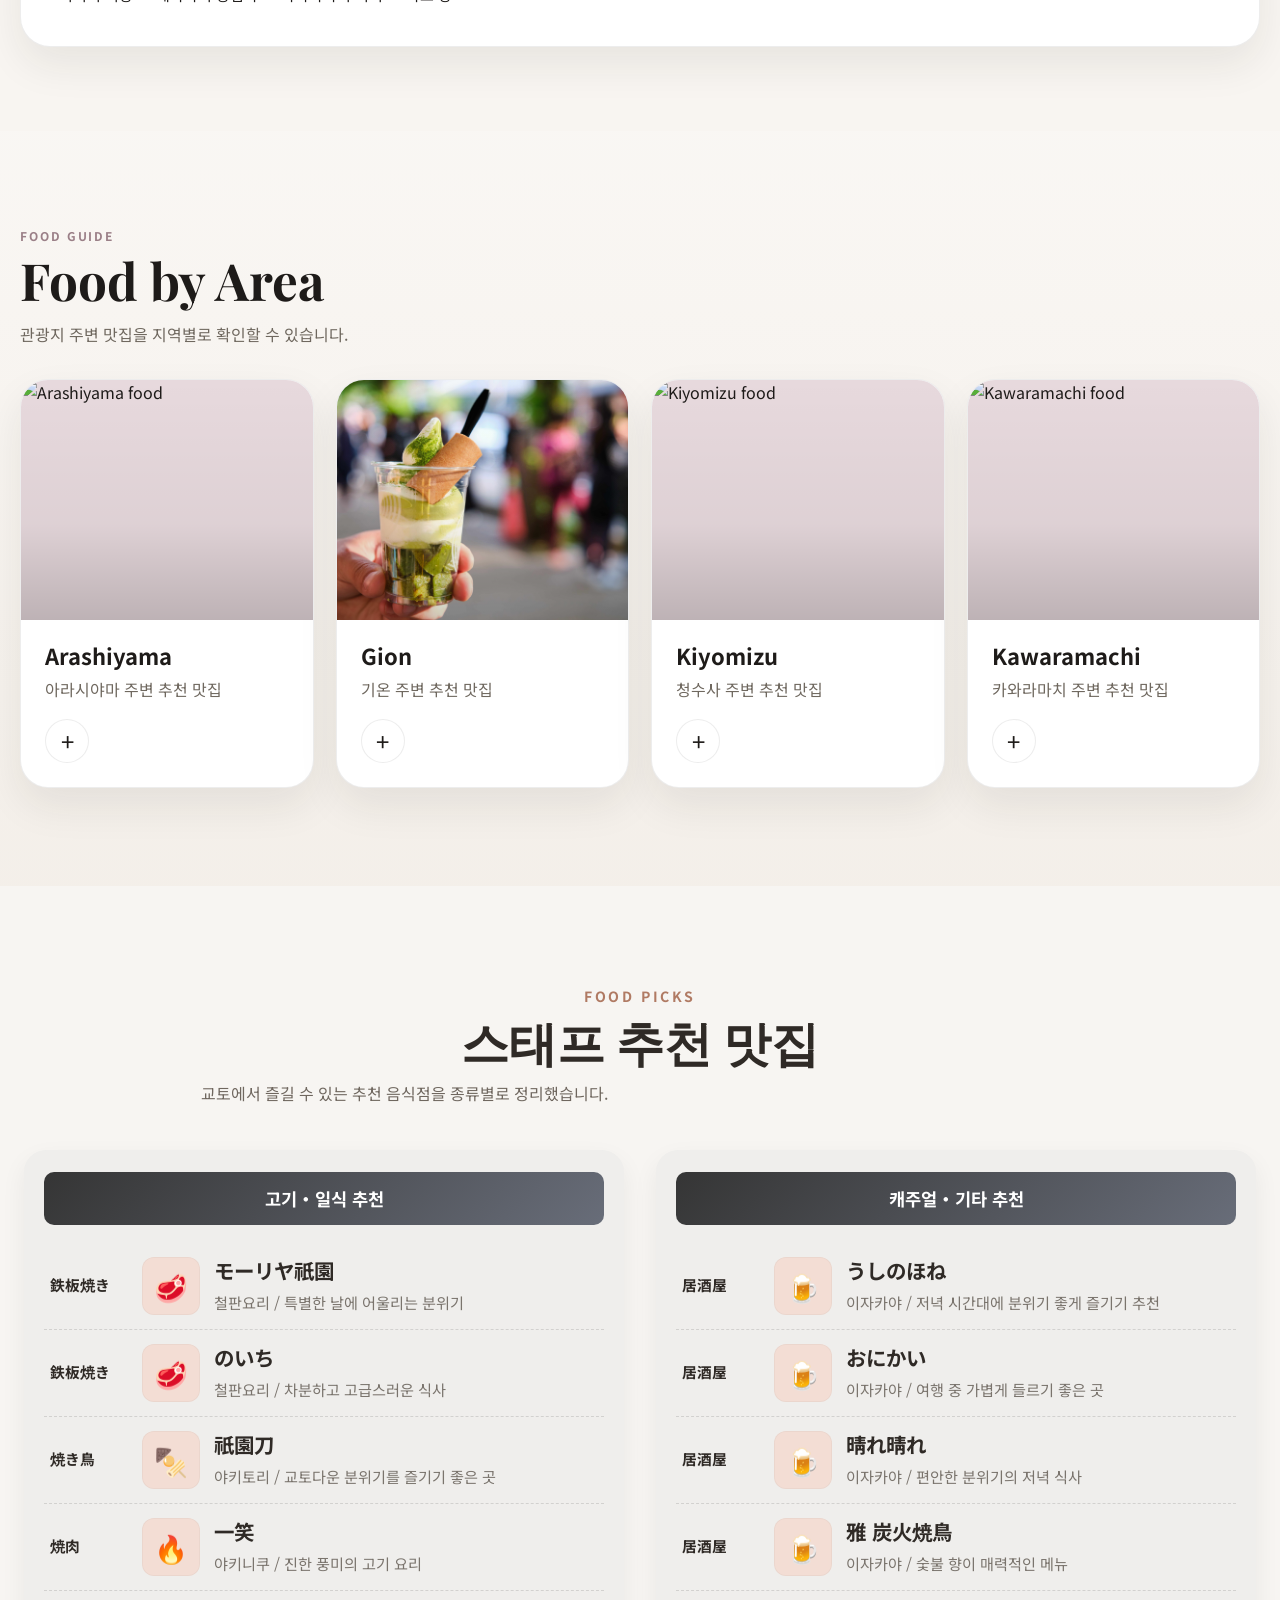
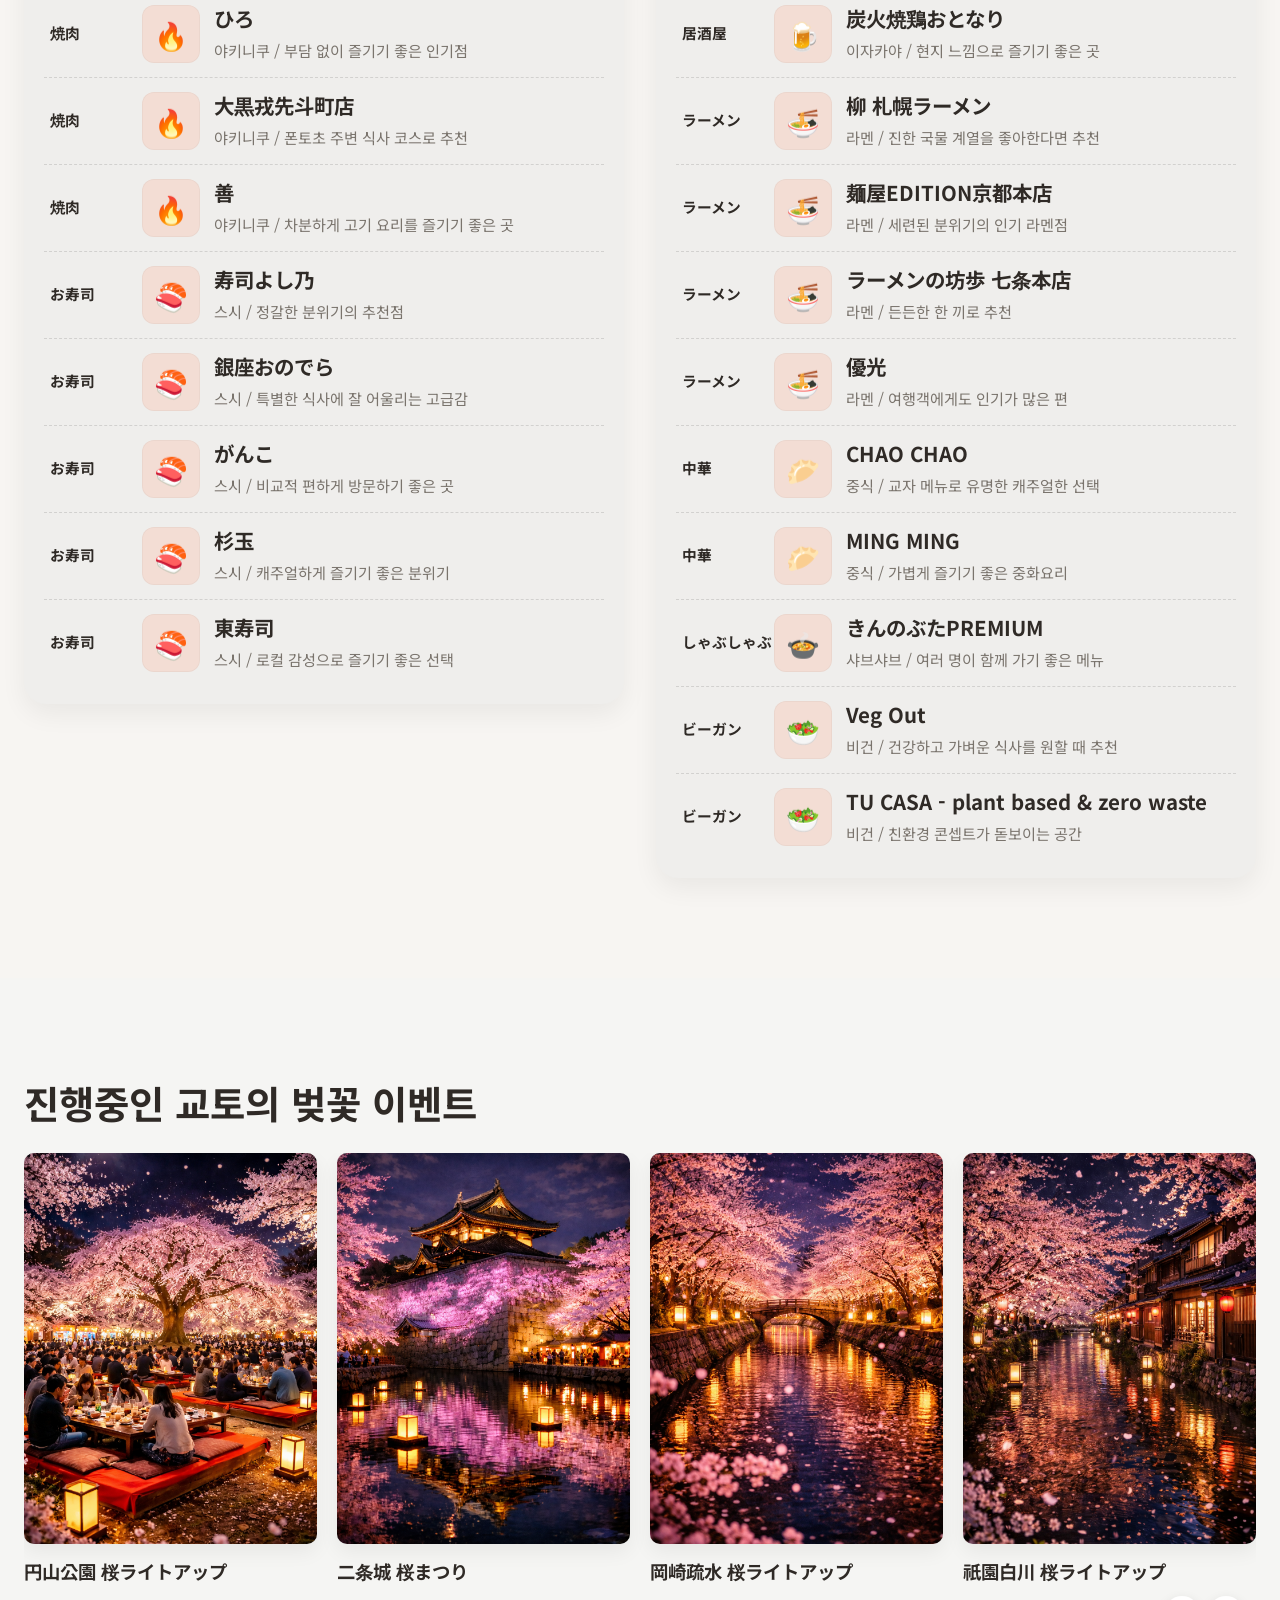
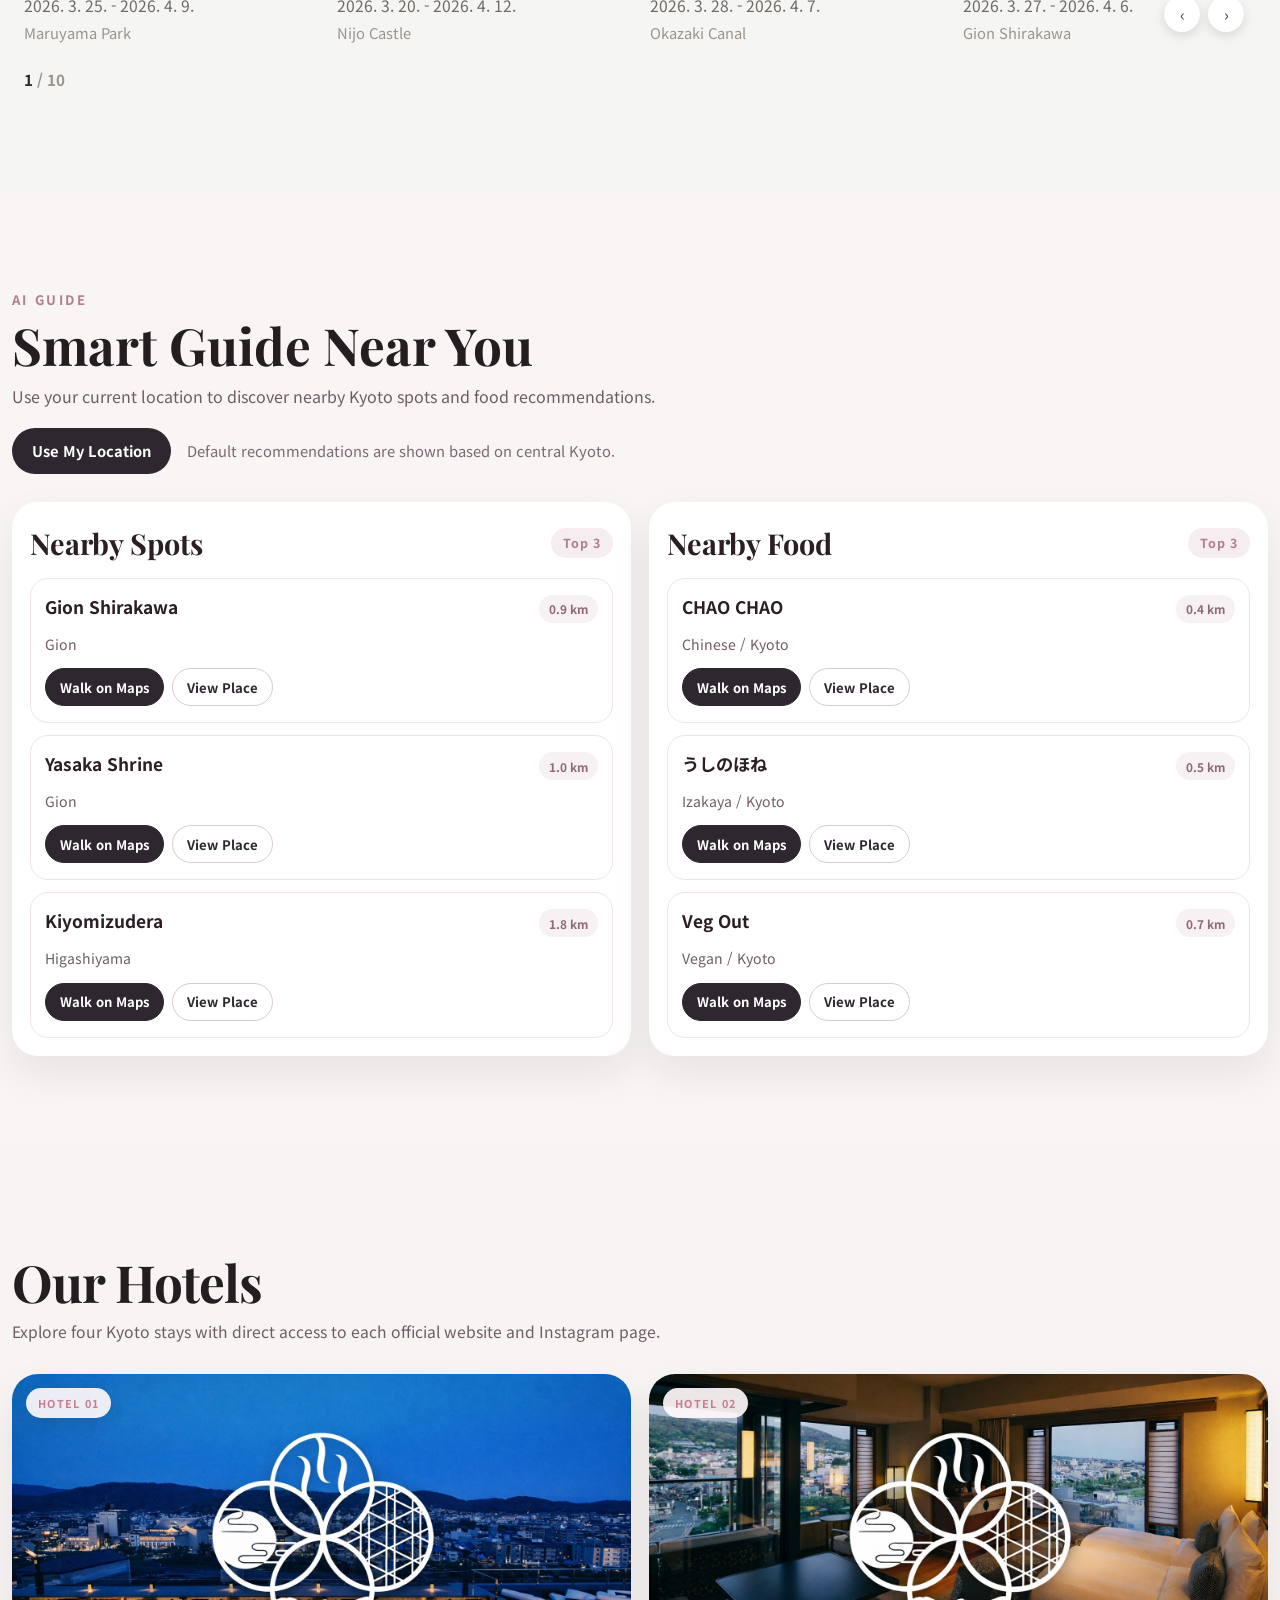
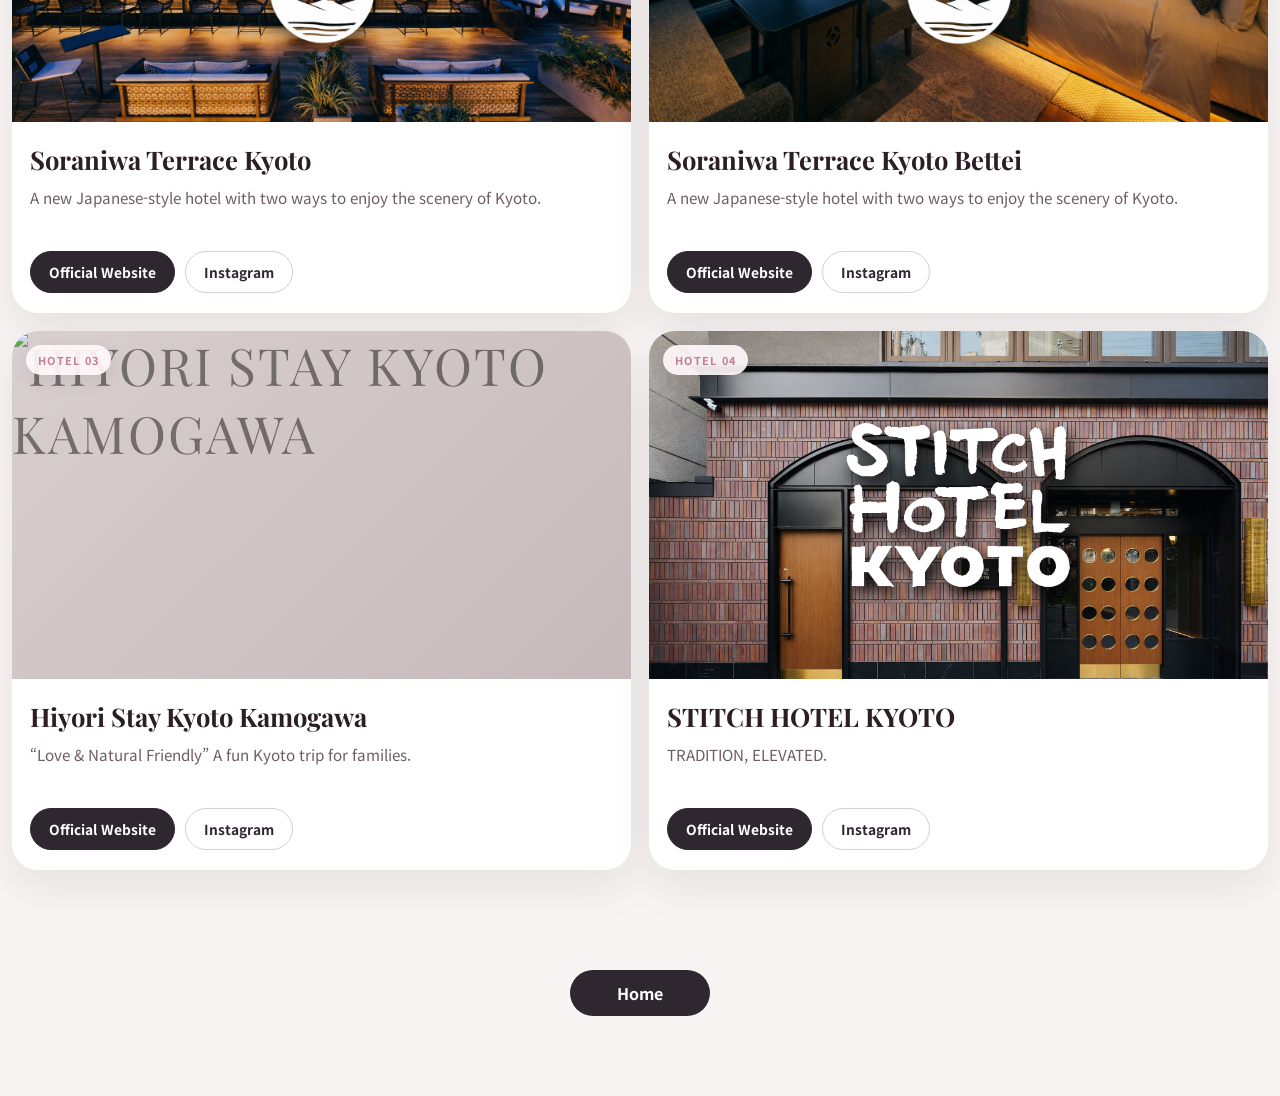
==== commit 34692eb1: "index.html" ====
--- a/v2/index.html
+++ b/v2/index.html
@@ -3,7 +3,7 @@
 <head>
   <meta charset="UTF-8" />
   <meta name="viewport" content="width=device-width, initial-scale=1.0" />
-  <title>Kyoto Sakura Guide</title>
+  <title data-i18n="page_title">Kyoto Sakura Guide</title>
   <link rel="preconnect" href="https://fonts.googleapis.com">
   <link rel="preconnect" href="https://fonts.gstatic.com" crossorigin>
   <link href="https://fonts.googleapis.com/css2?family=Noto+Sans+KR:wght@400;500;700&family=Playfair+Display:wght@600;700&display=swap" rel="stylesheet">
@@ -45,17 +45,16 @@
         <div class="hero-overlay"></div>
 
         <div class="hero-text">
-          <h1>KYOTO</h1>
-          <p>SAKURA GUIDE</p>
+          <h1 data-i18n="hero_title">KYOTO</h1>
+          <p data-i18n="hero_subtitle">SAKURA GUIDE</p>
         </div>
       </div>
     </section>
 
     <!-- QUICK MENU -->
-   <!-- QUICK MENU -->
 <section class="quick-menu-section">
   <div class="container">
-    <h2 class="section-mini-title">Explore Kyoto</h2>
+    <h2 class="section-mini-title" data-i18n="quick_menu_title">Explore Kyoto</h2>
 
     <div class="quick-menu-grid">
       <a href="#sakura" class="quick-menu-item">
@@ -95,93 +94,93 @@
     <section id="sakura" class="content-section sakura-section">
       <div class="container sakura-container">
         <div class="section-heading">
-          <p class="eyebrow">SAKURA HIGHLIGHTS</p>
-          <h2>Sakura Spots</h2>
-          <p class="section-desc">
+          <p class="eyebrow" data-i18n="sakura_eyebrow">SAKURA HIGHLIGHTS</p>
+          <h2 data-i18n="sakura_title">Sakura Spots</h2>
+          <p class="section-desc" data-i18n="sakura_desc">
             교토의 대표 벚꽃 명소를 슬라이드 형식으로 보여주는 영역
           </p>
         </div>
 
         <div class="sakura-slider-wrap">
-          <button class="slider-arrow sakura-prev" aria-label="Previous slide">←</button>
+          <button class="slider-arrow sakura-prev" aria-label="Previous slide" data-i18n="sakura_prev_aria" data-i18n-attr="aria-label">←</button>
 
           <div class="sakura-slider">
             <div class="sakura-slides" id="sakuraSlides">
               <article class="sakura-slide-card">
                 <div class="sakura-slide-image">
-                  <img src="arashi01.jpg" alt="Arashiyama">
+                  <img src="arashi01.jpg" alt="Arashiyama" data-i18n="sakura_slide_1_alt" data-i18n-attr="alt">
                 </div>
                 <div class="sakura-slide-overlay"></div>
                 <div class="sakura-slide-copy">
-                  <p class="sakura-slide-tag">#Arashiyama #KyotoSakura</p>
-                  <h3>Arashiyama</h3>
-                  <p>아라시야마 벚꽃 명소 설명 자리</p>
+                  <p class="sakura-slide-tag" data-i18n="sakura_slide_1_tag">#Arashiyama #KyotoSakura</p>
+                  <h3 data-i18n="sakura_slide_1_title">Arashiyama</h3>
+                  <p data-i18n="sakura_slide_1_desc">아라시야마 벚꽃 명소 설명 자리</p>
                 </div>
               </article>
 
               <article class="sakura-slide-card">
                 <div class="sakura-slide-image">
-                  <img src="tetsu01.jpg" alt="Philosopher’s Path">
+                  <img src="tetsu01.jpg" alt="Philosopher’s Path" data-i18n="sakura_slide_2_alt" data-i18n-attr="alt">
                 </div>
                 <div class="sakura-slide-overlay"></div>
                 <div class="sakura-slide-copy">
-                  <p class="sakura-slide-tag">#PhilosophersPath #SpringWalk</p>
-                  <h3>Philosopher’s Path</h3>
-                  <p>철학의 길 벚꽃 명소 설명 자리</p>
+                  <p class="sakura-slide-tag" data-i18n="sakura_slide_2_tag">#PhilosophersPath #SpringWalk</p>
+                  <h3 data-i18n="sakura_slide_2_title">Philosopher’s Path</h3>
+                  <p data-i18n="sakura_slide_2_desc">철학의 길 벚꽃 명소 설명 자리</p>
                 </div>
               </article>
 
               <article class="sakura-slide-card">
                 <div class="sakura-slide-image">
-                  <img src="kiyomizu01.jpg" alt="Kiyomizu-dera">
+                  <img src="kiyomizu01.jpg" alt="Kiyomizu-dera" data-i18n="sakura_slide_3_alt" data-i18n-attr="alt">
                 </div>
                 <div class="sakura-slide-overlay"></div>
                 <div class="sakura-slide-copy">
-                  <p class="sakura-slide-tag">#KiyomizuDera #KyotoView</p>
-                  <h3>Kiyomizu-dera</h3>
-                  <p>기요미즈데라 벚꽃 명소 설명 자리</p>
+                  <p class="sakura-slide-tag" data-i18n="sakura_slide_3_tag">#KiyomizuDera #KyotoView</p>
+                  <h3 data-i18n="sakura_slide_3_title">Kiyomizu-dera</h3>
+                  <p data-i18n="sakura_slide_3_desc">기요미즈데라 벚꽃 명소 설명 자리</p>
                 </div>
               </article>
 
               <article class="sakura-slide-card">
                 <div class="sakura-slide-image">
-                  <img src="maru01.jpg" alt="Maruyama Park">
+                  <img src="maru01.jpg" alt="Maruyama Park" data-i18n="sakura_slide_4_alt" data-i18n-attr="alt">
                 </div>
                 <div class="sakura-slide-overlay"></div>
                 <div class="sakura-slide-copy">
-                  <p class="sakura-slide-tag">#MaruyamaPark #Hanami</p>
-                  <h3>Maruyama Park</h3>
-                  <p>마루야마 공원 벚꽃 명소 설명 자리</p>
+                  <p class="sakura-slide-tag" data-i18n="sakura_slide_4_tag">#MaruyamaPark #Hanami</p>
+                  <h3 data-i18n="sakura_slide_4_title">Maruyama Park</h3>
+                  <p data-i18n="sakura_slide_4_desc">마루야마 공원 벚꽃 명소 설명 자리</p>
                 </div>
               </article>
 
               <article class="sakura-slide-card">
                 <div class="sakura-slide-image">
-                  <img src="heian01.jpg" alt="Heian Shrine">
+                  <img src="heian01.jpg" alt="Heian Shrine" data-i18n="sakura_slide_5_alt" data-i18n-attr="alt">
                 </div>
                 <div class="sakura-slide-overlay"></div>
                 <div class="sakura-slide-copy">
-                  <p class="sakura-slide-tag">#HeianShrine #WeepingSakura</p>
-                  <h3>Heian Shrine</h3>
-                  <p>헤이안신궁 벚꽃 명소 설명 자리</p>
+                  <p class="sakura-slide-tag" data-i18n="sakura_slide_5_tag">#HeianShrine #WeepingSakura</p>
+                  <h3 data-i18n="sakura_slide_5_title">Heian Shrine</h3>
+                  <p data-i18n="sakura_slide_5_desc">헤이안신궁 벚꽃 명소 설명 자리</p>
                 </div>
               </article>
 
               <article class="sakura-slide-card">
                 <div class="sakura-slide-image">
-                  <img src="keage01.jpg" alt="Keage Incline">
+                  <img src="keage01.jpg" alt="Keage Incline" data-i18n="sakura_slide_6_alt" data-i18n-attr="alt">
                 </div>
                 <div class="sakura-slide-overlay"></div>
                 <div class="sakura-slide-copy">
-                  <p class="sakura-slide-tag">#KeageIncline #RailwaySakura</p>
-                  <h3>Keage Incline</h3>
-                  <p>케아게 인클라인 벚꽃 명소 설명 자리</p>
+                  <p class="sakura-slide-tag" data-i18n="sakura_slide_6_tag">#KeageIncline #RailwaySakura</p>
+                  <h3 data-i18n="sakura_slide_6_title">Keage Incline</h3>
+                  <p data-i18n="sakura_slide_6_desc">케아게 인클라인 벚꽃 명소 설명 자리</p>
                 </div>
               </article>
             </div>
           </div>
 
-         <button class="slider-arrow sakura-next" aria-label="Next slide">→</button>
+         <button class="slider-arrow sakura-next" aria-label="Next slide" data-i18n="sakura_next_aria" data-i18n-attr="aria-label">→</button>
         </div>
 
         <div class="sakura-dots" id="sakuraDots"></div>
@@ -192,9 +191,9 @@
 <section id="courses" class="content-section courses-section">
   <div class="container">
     <div class="section-heading">
-      <p class="eyebrow">TRAVEL COURSES</p>
-      <h2>Recommended Courses</h2>
-      <p class="section-desc">
+      <p class="eyebrow" data-i18n="courses_eyebrow">TRAVEL COURSES</p>
+      <h2 data-i18n="courses_title">Recommended Courses</h2>
+      <p class="section-desc" data-i18n="courses_desc">
         교토를 처음 방문하는 여행자부터 벚꽃 시즌 산책, 야경, 먹거리까지 다양한 스타일로 즐길 수 있는 추천 코스입니다.
       </p>
     </div>
@@ -203,150 +202,150 @@
 
       <article class="course-card">
         <div class="course-image">
-          <img src="course01.jpg" alt="클래식 교토 코스">
+          <img src="course01.jpg" alt="클래식 교토 코스" data-i18n="course_1_alt" data-i18n-attr="alt">
         </div>
         <div class="course-content">
-          <p class="course-label">Classic Kyoto Course</p>
-          <h3>클래식 교토 코스</h3>
-          <p class="course-desc">
+          <p class="course-label" data-i18n="course_1_label">Classic Kyoto Course</p>
+          <h3 data-i18n="course_1_title">클래식 교토 코스</h3>
+          <p class="course-desc" data-i18n="course_1_desc">
             교토를 처음 방문하는 여행자에게 가장 추천되는 대표 코스입니다.
             전통적인 거리 풍경과 사찰, 그리고 기온 거리까지 교토의 분위기를 하루에 경험할 수 있습니다.
           </p>
 
           <div class="course-meta">
-            <span>소요 시간 : 약 4 ~ 6시간</span>
-            <span>추천 시간 : 오전 ~ 오후</span>
-            <span>지역 : 히가시야마</span>
+            <span data-i18n="course_1_meta_1">소요 시간 : 약 4 ~ 6시간</span>
+            <span data-i18n="course_1_meta_2">추천 시간 : 오전 ~ 오후</span>
+            <span data-i18n="course_1_meta_3">지역 : 히가시야마</span>
           </div>
 
           <div class="course-route">
-            <strong>동선</strong>
-            <p>청수사 → 산넨자카 / 니넨자카 → 야사카 신사 → 기온 거리 → 카모 강</p>
+            <strong data-i18n="course_route_label">동선</strong>
+            <p data-i18n="course_1_route">청수사 → 산넨자카 / 니넨자카 → 야사카 신사 → 기온 거리 → 카모 강</p>
           </div>
         </div>
       </article>
 
       <article class="course-card reverse">
         <div class="course-image">
-          <img src="course02.jpg" alt="벚꽃 산책 코스">
+          <img src="course02.jpg" alt="벚꽃 산책 코스" data-i18n="course_2_alt" data-i18n-attr="alt">
         </div>
         <div class="course-content">
-          <p class="course-label">Sakura Walk Course</p>
-          <h3>벚꽃 산책 코스</h3>
-          <p class="course-desc">
+          <p class="course-label" data-i18n="course_2_label">Sakura Walk Course</p>
+          <h3 data-i18n="course_2_title">벚꽃 산책 코스</h3>
+          <p class="course-desc" data-i18n="course_2_desc">
             교토에서 가장 아름다운 벚꽃 산책 코스 중 하나입니다.
             벚꽃이 흐드러지게 피는 길을 따라 산책하며 사찰과 정원을 함께 즐길 수 있습니다.
           </p>
 
           <div class="course-meta">
-            <span>소요 시간 : 약 3 ~ 5시간</span>
-            <span>추천 시간 : 오전</span>
-            <span>지역 : 동부 교토</span>
+            <span data-i18n="course_2_meta_1">소요 시간 : 약 3 ~ 5시간</span>
+            <span data-i18n="course_2_meta_2">추천 시간 : 오전</span>
+            <span data-i18n="course_2_meta_3">지역 : 동부 교토</span>
           </div>
 
           <div class="course-route">
-            <strong>동선</strong>
-            <p>철학의 길 → 난젠지 → 게아게 인클라인 → 헤이안 신궁</p>
+            <strong data-i18n="course_route_label">동선</strong>
+            <p data-i18n="course_2_route">철학의 길 → 난젠지 → 게아게 인클라인 → 헤이안 신궁</p>
           </div>
         </div>
       </article>
 
       <article class="course-card">
         <div class="course-image">
-          <img src="course03.jpg" alt="아라시야마 자연 코스">
+          <img src="course03.jpg" alt="아라시야마 자연 코스" data-i18n="course_3_alt" data-i18n-attr="alt">
         </div>
         <div class="course-content">
-          <p class="course-label">Arashiyama Nature Course</p>
-          <h3>아라시야마 자연 코스</h3>
-          <p class="course-desc">
+          <p class="course-label" data-i18n="course_3_label">Arashiyama Nature Course</p>
+          <h3 data-i18n="course_3_title">아라시야마 자연 코스</h3>
+          <p class="course-desc" data-i18n="course_3_desc">
             교토 서쪽에 위치한 아라시야마 지역의 자연과 전통 사찰을 함께 즐길 수 있는 코스입니다.
             대나무 숲과 아름다운 강 풍경을 경험할 수 있습니다.
           </p>
 
           <div class="course-meta">
-            <span>소요 시간 : 약 4 ~ 5시간</span>
-            <span>추천 시간 : 오전 ~ 낮</span>
-            <span>지역 : 아라시야마</span>
+            <span data-i18n="course_3_meta_1">소요 시간 : 약 4 ~ 5시간</span>
+            <span data-i18n="course_3_meta_2">추천 시간 : 오전 ~ 낮</span>
+            <span data-i18n="course_3_meta_3">지역 : 아라시야마</span>
           </div>
 
           <div class="course-route">
-            <strong>동선</strong>
-            <p>아라시야마 대나무 숲 → 텐류지 → 도게츠교 다리 → 아라시야마 강</p>
+            <strong data-i18n="course_route_label">동선</strong>
+            <p data-i18n="course_3_route">아라시야마 대나무 숲 → 텐류지 → 도게츠교 다리 → 아라시야마 강</p>
           </div>
         </div>
       </article>
 
       <article class="course-card reverse">
         <div class="course-image">
-          <img src="course04.jpg" alt="교토 야경 산책 코스">
+          <img src="course04.jpg" alt="교토 야경 산책 코스" data-i18n="course_4_alt" data-i18n-attr="alt">
         </div>
         <div class="course-content">
-          <p class="course-label">Kyoto Night Walk</p>
-          <h3>교토 야경 산책 코스</h3>
-          <p class="course-desc">
+          <p class="course-label" data-i18n="course_4_label">Kyoto Night Walk</p>
+          <h3 data-i18n="course_4_title">교토 야경 산책 코스</h3>
+          <p class="course-desc" data-i18n="course_4_desc">
             밤이 되면 더욱 아름다운 교토의 분위기를 느낄 수 있는 코스입니다.
             전통 거리와 골목길을 따라 조용한 교토의 밤을 즐길 수 있습니다.
           </p>
 
           <div class="course-meta">
-            <span>소요 시간 : 약 2 ~ 4시간</span>
-            <span>추천 시간 : 저녁</span>
-            <span>지역 : 기온 / 시조</span>
+            <span data-i18n="course_4_meta_1">소요 시간 : 약 2 ~ 4시간</span>
+            <span data-i18n="course_4_meta_2">추천 시간 : 저녁</span>
+            <span data-i18n="course_4_meta_3">지역 : 기온 / 시조</span>
           </div>
 
           <div class="course-route">
-            <strong>동선</strong>
-            <p>야사카 신사 → 기온 거리 → 시라카와 운하 → 폰토초 골목</p>
+            <strong data-i18n="course_route_label">동선</strong>
+            <p data-i18n="course_4_route">야사카 신사 → 기온 거리 → 시라카와 운하 → 폰토초 골목</p>
           </div>
         </div>
       </article>
 
       <article class="course-card">
         <div class="course-image">
-          <img src="course05.jpg" alt="교토 대표 사찰 코스">
+          <img src="course05.jpg" alt="교토 대표 사찰 코스" data-i18n="course_5_alt" data-i18n-attr="alt">
         </div>
         <div class="course-content">
-          <p class="course-label">Kyoto Temple Highlights</p>
-          <h3>교토 대표 사찰 코스</h3>
-          <p class="course-desc">
+          <p class="course-label" data-i18n="course_5_label">Kyoto Temple Highlights</p>
+          <h3 data-i18n="course_5_title">교토 대표 사찰 코스</h3>
+          <p class="course-desc" data-i18n="course_5_desc">
             교토 북부 지역의 대표적인 사찰들을 둘러보는 코스입니다.
             전통적인 일본 건축과 정원을 함께 감상할 수 있습니다.
           </p>
 
           <div class="course-meta">
-            <span>소요 시간 : 약 4 ~ 6시간</span>
-            <span>추천 시간 : 오전 ~ 오후</span>
-            <span>지역 : 북부 교토</span>
+            <span data-i18n="course_5_meta_1">소요 시간 : 약 4 ~ 6시간</span>
+            <span data-i18n="course_5_meta_2">추천 시간 : 오전 ~ 오후</span>
+            <span data-i18n="course_5_meta_3">지역 : 북부 교토</span>
           </div>
 
           <div class="course-route">
-            <strong>동선</strong>
-            <p>금각사 → 료안지 → 닌나지 → 기타노 텐만구</p>
+            <strong data-i18n="course_route_label">동선</strong>
+            <p data-i18n="course_5_route">금각사 → 료안지 → 닌나지 → 기타노 텐만구</p>
           </div>
         </div>
       </article>
 
       <article class="course-card reverse">
         <div class="course-image">
-          <img src="course06.jpg" alt="교토 먹거리 쇼핑 코스">
+          <img src="course06.jpg" alt="교토 먹거리 쇼핑 코스" data-i18n="course_6_alt" data-i18n-attr="alt">
         </div>
         <div class="course-content">
-          <p class="course-label">Food & Market Course</p>
-          <h3>교토 먹거리 & 쇼핑 코스</h3>
-          <p class="course-desc">
+          <p class="course-label" data-i18n="course_6_label">Food & Market Course</p>
+          <h3 data-i18n="course_6_title">교토 먹거리 & 쇼핑 코스</h3>
+          <p class="course-desc" data-i18n="course_6_desc">
             교토의 다양한 길거리 음식과 전통 시장을 즐길 수 있는 코스입니다.
             먹거리 탐방과 쇼핑을 함께 즐기기에 좋은 지역입니다.
           </p>
 
           <div class="course-meta">
-            <span>소요 시간 : 약 3 ~ 5시간</span>
-            <span>추천 시간 : 점심 ~ 저녁</span>
-            <span>지역 : 니시키 / 가와라마치</span>
+            <span data-i18n="course_6_meta_1">소요 시간 : 약 3 ~ 5시간</span>
+            <span data-i18n="course_6_meta_2">추천 시간 : 점심 ~ 저녁</span>
+            <span data-i18n="course_6_meta_3">지역 : 니시키 / 가와라마치</span>
           </div>
 
           <div class="course-route">
-            <strong>동선</strong>
-            <p>니시키 시장 → 테라마치 상점가 → 가와라마치 거리 → 카모 강</p>
+            <strong data-i18n="course_route_label">동선</strong>
+            <p data-i18n="course_6_route">니시키 시장 → 테라마치 상점가 → 가와라마치 거리 → 카모 강</p>
           </div>
         </div>
       </article>
@@ -357,52 +356,52 @@
 
 
     <!-- FOOD -->
-   <section id="food" class="content-section food-section soft-bg">
+<section id="food" class="content-section food-section soft-bg">
   <div class="container">
     <div class="section-heading">
-      <p class="eyebrow">FOOD GUIDE</p>
-      <h2>Food by Area</h2>
-      <p class="section-desc">관광지 주변 맛집을 지역별로 확인할 수 있습니다.</p>
+      <p class="eyebrow" data-i18n="food_eyebrow">FOOD GUIDE</p>
+      <h2 data-i18n="food_title">Food by Area</h2>
+      <p class="section-desc" data-i18n="food_desc">관광지 주변 맛집을 지역별로 확인할 수 있습니다.</p>
     </div>
 
     <div class="food-area-grid">
   <div class="food-area-item">
     <div class="food-area-card">
       <div class="food-area-photo">
-        <img src="food-arashiyama.jpg" alt="Arashiyama food">
+        <img src="food-arashiyama.jpg" alt="Arashiyama food" data-i18n="food_area_1_alt" data-i18n-attr="alt">
         <div class="food-area-photo-overlay"></div>
       </div>
       <div class="food-area-copy">
-        <h3>Arashiyama</h3>
-        <p>아라시야마 주변 추천 맛집</p>
-        <button class="food-toggle-btn" type="button" data-target="arashiyama-panel">+</button>
+        <h3 data-i18n="food_area_1_title">Arashiyama</h3>
+        <p data-i18n="food_area_1_desc">아라시야마 주변 추천 맛집</p>
+        <button class="food-toggle-btn" type="button" data-target="arashiyama-panel" data-i18n="food_toggle_symbol">+</button>
       </div>
     </div>
 
     <div class="food-slide-panel" id="arashiyama-panel">
       <div class="food-slide-inner">
         <div class="food-place-item">
-          <h4>Arashiyama Yoshimura</h4>
-          <span class="food-tag">Soba</span>
-          <p>Hours 11:00 – 17:00</p>
-          <p>Menu Handmade soba</p>
-          <a href="https://maps.google.com/?q=Arashiyama+Yoshimura" target="_blank" rel="noopener noreferrer">Directions</a>
-        </div>
-
-        <div class="food-place-item">
-          <h4>% Arabica Kyoto Arashiyama</h4>
-          <span class="food-tag">Cafe</span>
-          <p>Hours 08:00 – 18:00</p>
-          <p>Menu Cafe latte</p>
-          <a href="https://maps.google.com/?q=%25+Arabica+Kyoto+Arashiyama" target="_blank" rel="noopener noreferrer">Directions</a>
-        </div>
-
-        <div class="food-place-item">
-          <h4>Unagi Hirokawa</h4>
-          <span class="food-tag">Unagi</span>
-          <p>Hours 11:00 – 14:30 / 17:00 – 20:00</p>
-          <p>Menu Unagi rice bowl</p>
-          <a href="https://maps.google.com/?q=Unagi+Hirokawa+Kyoto" target="_blank" rel="noopener noreferrer">Directions</a>
+          <h4 data-i18n="food_place_1_1_name">Arashiyama Yoshimura</h4>
+          <span class="food-tag" data-i18n="food_place_1_1_tag">Soba</span>
+          <p data-i18n="food_place_1_1_hours">Hours 11:00 – 17:00</p>
+          <p data-i18n="food_place_1_1_menu">Menu Handmade soba</p>
+          <a href="https://maps.google.com/?q=Arashiyama+Yoshimura" target="_blank" rel="noopener noreferrer" data-i18n="directions_label">Directions</a>
+        </div>
+
+        <div class="food-place-item">
+          <h4 data-i18n="food_place_1_2_name">% Arabica Kyoto Arashiyama</h4>
+          <span class="food-tag" data-i18n="food_place_1_2_tag">Cafe</span>
+          <p data-i18n="food_place_1_2_hours">Hours 08:00 – 18:00</p>
+          <p data-i18n="food_place_1_2_menu">Menu Cafe latte</p>
+          <a href="https://maps.google.com/?q=%25+Arabica+Kyoto+Arashiyama" target="_blank" rel="noopener noreferrer" data-i18n="directions_label">Directions</a>
+        </div>
+
+        <div class="food-place-item">
+          <h4 data-i18n="food_place_1_3_name">Unagi Hirokawa</h4>
+          <span class="food-tag" data-i18n="food_place_1_3_tag">Unagi</span>
+          <p data-i18n="food_place_1_3_hours">Hours 11:00 – 14:30 / 17:00 – 20:00</p>
+          <p data-i18n="food_place_1_3_menu">Menu Unagi rice bowl</p>
+          <a href="https://maps.google.com/?q=Unagi+Hirokawa+Kyoto" target="_blank" rel="noopener noreferrer" data-i18n="directions_label">Directions</a>
         </div>
       </div>
     </div>
@@ -411,40 +410,40 @@
   <div class="food-area-item">
     <div class="food-area-card">
       <div class="food-area-photo">
-        <img src="food-gion.jpg" alt="Gion food">
+        <img src="food-gion.jpg" alt="Gion food" data-i18n="food_area_2_alt" data-i18n-attr="alt">
         <div class="food-area-photo-overlay"></div>
       </div>
       <div class="food-area-copy">
-        <h3>Gion</h3>
-        <p>기온 주변 추천 맛집</p>
-        <button class="food-toggle-btn" type="button" data-target="gion-panel">+</button>
+        <h3 data-i18n="food_area_2_title">Gion</h3>
+        <p data-i18n="food_area_2_desc">기온 주변 추천 맛집</p>
+        <button class="food-toggle-btn" type="button" data-target="gion-panel" data-i18n="food_toggle_symbol">+</button>
       </div>
     </div>
 
     <div class="food-slide-panel" id="gion-panel">
       <div class="food-slide-inner">
         <div class="food-place-item">
-          <h4>Gion Tanto</h4>
-          <span class="food-tag">Okonomiyaki</span>
-          <p>Hours 11:30 – 22:00</p>
-          <p>Menu Okonomiyaki</p>
-          <a href="https://maps.google.com/?q=Gion+Tanto+Kyoto" target="_blank" rel="noopener noreferrer">Directions</a>
-        </div>
-
-        <div class="food-place-item">
-          <h4>Gion Tsujiri</h4>
-          <span class="food-tag">Dessert</span>
-          <p>Hours 10:00 – 21:00</p>
-          <p>Menu Matcha parfait</p>
-          <a href="https://maps.google.com/?q=Gion+Tsujiri+Kyoto" target="_blank" rel="noopener noreferrer">Directions</a>
-        </div>
-
-        <div class="food-place-item">
-          <h4>Izuju Sushi</h4>
-          <span class="food-tag">Sushi</span>
-          <p>Hours 10:30 – 19:00</p>
-          <p>Menu Kyoto style sushi</p>
-          <a href="https://maps.google.com/?q=Izuju+Sushi+Kyoto" target="_blank" rel="noopener noreferrer">Directions</a>
+          <h4 data-i18n="food_place_2_1_name">Gion Tanto</h4>
+          <span class="food-tag" data-i18n="food_place_2_1_tag">Okonomiyaki</span>
+          <p data-i18n="food_place_2_1_hours">Hours 11:30 – 22:00</p>
+          <p data-i18n="food_place_2_1_menu">Menu Okonomiyaki</p>
+          <a href="https://maps.google.com/?q=Gion+Tanto+Kyoto" target="_blank" rel="noopener noreferrer" data-i18n="directions_label">Directions</a>
+        </div>
+
+        <div class="food-place-item">
+          <h4 data-i18n="food_place_2_2_name">Gion Tsujiri</h4>
+          <span class="food-tag" data-i18n="food_place_2_2_tag">Dessert</span>
+          <p data-i18n="food_place_2_2_hours">Hours 10:00 – 21:00</p>
+          <p data-i18n="food_place_2_2_menu">Menu Matcha parfait</p>
+          <a href="https://maps.google.com/?q=Gion+Tsujiri+Kyoto" target="_blank" rel="noopener noreferrer" data-i18n="directions_label">Directions</a>
+        </div>
+
+        <div class="food-place-item">
+          <h4 data-i18n="food_place_2_3_name">Izuju Sushi</h4>
+          <span class="food-tag" data-i18n="food_place_2_3_tag">Sushi</span>
+          <p data-i18n="food_place_2_3_hours">Hours 10:30 – 19:00</p>
+          <p data-i18n="food_place_2_3_menu">Menu Kyoto style sushi</p>
+          <a href="https://maps.google.com/?q=Izuju+Sushi+Kyoto" target="_blank" rel="noopener noreferrer" data-i18n="directions_label">Directions</a>
         </div>
       </div>
     </div>
@@ -453,40 +452,40 @@
   <div class="food-area-item">
     <div class="food-area-card">
       <div class="food-area-photo">
-        <img src="food-kiyomizudera.jpg" alt="Kiyomizu food">
+        <img src="food-kiyomizudera.jpg" alt="Kiyomizu food" data-i18n="food_area_3_alt" data-i18n-attr="alt">
         <div class="food-area-photo-overlay"></div>
       </div>
       <div class="food-area-copy">
-        <h3>Kiyomizu</h3>
-        <p>청수사 주변 추천 맛집</p>
-        <button class="food-toggle-btn" type="button" data-target="kiyomizu-panel">+</button>
+        <h3 data-i18n="food_area_3_title">Kiyomizu</h3>
+        <p data-i18n="food_area_3_desc">청수사 주변 추천 맛집</p>
+        <button class="food-toggle-btn" type="button" data-target="kiyomizu-panel" data-i18n="food_toggle_symbol">+</button>
       </div>
     </div>
 
     <div class="food-slide-panel" id="kiyomizu-panel">
       <div class="food-slide-inner">
         <div class="food-place-item">
-          <h4>Okutan Kiyomizu</h4>
-          <span class="food-tag">Tofu</span>
-          <p>Hours 11:00 – 16:30</p>
-          <p>Menu Yudofu</p>
-          <a href="https://maps.google.com/?q=Okutan+Kiyomizu" target="_blank" rel="noopener noreferrer">Directions</a>
-        </div>
-
-        <div class="food-place-item">
-          <h4>Kiyomizu Junsei</h4>
-          <span class="food-tag">Tofu</span>
-          <p>Hours 11:00 – 17:00</p>
-          <p>Menu Tofu course</p>
-          <a href="https://maps.google.com/?q=Kiyomizu+Junsei" target="_blank" rel="noopener noreferrer">Directions</a>
-        </div>
-
-        <div class="food-place-item">
-          <h4>Kasagiya</h4>
-          <span class="food-tag">Dessert</span>
-          <p>Hours 11:00 – 17:30</p>
-          <p>Menu Zenzai</p>
-          <a href="https://maps.google.com/?q=Kasagiya+Kyoto" target="_blank" rel="noopener noreferrer">Directions</a>
+          <h4 data-i18n="food_place_3_1_name">Okutan Kiyomizu</h4>
+          <span class="food-tag" data-i18n="food_place_3_1_tag">Tofu</span>
+          <p data-i18n="food_place_3_1_hours">Hours 11:00 – 16:30</p>
+          <p data-i18n="food_place_3_1_menu">Menu Yudofu</p>
+          <a href="https://maps.google.com/?q=Okutan+Kiyomizu" target="_blank" rel="noopener noreferrer" data-i18n="directions_label">Directions</a>
+        </div>
+
+        <div class="food-place-item">
+          <h4 data-i18n="food_place_3_2_name">Kiyomizu Junsei</h4>
+          <span class="food-tag" data-i18n="food_place_3_2_tag">Tofu</span>
+          <p data-i18n="food_place_3_2_hours">Hours 11:00 – 17:00</p>
+          <p data-i18n="food_place_3_2_menu">Menu Tofu course</p>
+          <a href="https://maps.google.com/?q=Kiyomizu+Junsei" target="_blank" rel="noopener noreferrer" data-i18n="directions_label">Directions</a>
+        </div>
+
+        <div class="food-place-item">
+          <h4 data-i18n="food_place_3_3_name">Kasagiya</h4>
+          <span class="food-tag" data-i18n="food_place_3_3_tag">Dessert</span>
+          <p data-i18n="food_place_3_3_hours">Hours 11:00 – 17:30</p>
+          <p data-i18n="food_place_3_3_menu">Menu Zenzai</p>
+          <a href="https://maps.google.com/?q=Kasagiya+Kyoto" target="_blank" rel="noopener noreferrer" data-i18n="directions_label">Directions</a>
         </div>
       </div>
     </div>
@@ -495,40 +494,40 @@
   <div class="food-area-item">
     <div class="food-area-card">
       <div class="food-area-photo">
-        <img src="food-nishiki.jpg" alt="Kawaramachi food">
+        <img src="food-nishiki.jpg" alt="Kawaramachi food" data-i18n="food_area_4_alt" data-i18n-attr="alt">
         <div class="food-area-photo-overlay"></div>
       </div>
       <div class="food-area-copy">
-        <h3>Kawaramachi</h3>
-        <p>카와라마치 주변 추천 맛집</p>
-        <button class="food-toggle-btn" type="button" data-target="kawaramachi-panel">+</button>
+        <h3 data-i18n="food_area_4_title">Kawaramachi</h3>
+        <p data-i18n="food_area_4_desc">카와라마치 주변 추천 맛집</p>
+        <button class="food-toggle-btn" type="button" data-target="kawaramachi-panel" data-i18n="food_toggle_symbol">+</button>
       </div>
     </div>
 
     <div class="food-slide-panel" id="kawaramachi-panel">
       <div class="food-slide-inner">
         <div class="food-place-item">
-          <h4>Nishiki Market</h4>
-          <span class="food-tag">Market Food</span>
-          <p>Hours 10:00 – 18:00</p>
-          <p>Menu Street food</p>
-          <a href="https://maps.google.com/?q=Nishiki+Market+Kyoto" target="_blank" rel="noopener noreferrer">Directions</a>
-        </div>
-
-        <div class="food-place-item">
-          <h4>Menya Inoichi</h4>
-          <span class="food-tag">Ramen</span>
-          <p>Hours 11:00 – 14:30 / 17:30 – 21:00</p>
-          <p>Menu Ramen</p>
-          <a href="https://maps.google.com/?q=Menya+Inoichi+Kyoto" target="_blank" rel="noopener noreferrer">Directions</a>
-        </div>
-
-        <div class="food-place-item">
-          <h4>Gyukatsu Kyoto Katsugyu</h4>
-          <span class="food-tag">Gyukatsu</span>
-          <p>Hours 11:00 – 22:00</p>
-          <p>Menu Beef cutlet</p>
-          <a href="https://maps.google.com/?q=Gyukatsu+Kyoto+Katsugyu+Kawaramachi" target="_blank" rel="noopener noreferrer">Directions</a>
+          <h4 data-i18n="food_place_4_1_name">Nishiki Market</h4>
+          <span class="food-tag" data-i18n="food_place_4_1_tag">Market Food</span>
+          <p data-i18n="food_place_4_1_hours">Hours 10:00 – 18:00</p>
+          <p data-i18n="food_place_4_1_menu">Menu Street food</p>
+          <a href="https://maps.google.com/?q=Nishiki+Market+Kyoto" target="_blank" rel="noopener noreferrer" data-i18n="directions_label">Directions</a>
+        </div>
+
+        <div class="food-place-item">
+          <h4 data-i18n="food_place_4_2_name">Menya Inoichi</h4>
+          <span class="food-tag" data-i18n="food_place_4_2_tag">Ramen</span>
+          <p data-i18n="food_place_4_2_hours">Hours 11:00 – 14:30 / 17:30 – 21:00</p>
+          <p data-i18n="food_place_4_2_menu">Menu Ramen</p>
+          <a href="https://maps.google.com/?q=Menya+Inoichi+Kyoto" target="_blank" rel="noopener noreferrer" data-i18n="directions_label">Directions</a>
+        </div>
+
+        <div class="food-place-item">
+          <h4 data-i18n="food_place_4_3_name">Gyukatsu Kyoto Katsugyu</h4>
+          <span class="food-tag" data-i18n="food_place_4_3_tag">Gyukatsu</span>
+          <p data-i18n="food_place_4_3_hours">Hours 11:00 – 22:00</p>
+          <p data-i18n="food_place_4_3_menu">Menu Beef cutlet</p>
+          <a href="https://maps.google.com/?q=Gyukatsu+Kyoto+Katsugyu+Kawaramachi" target="_blank" rel="noopener noreferrer" data-i18n="directions_label">Directions</a>
         </div>
       </div>
     </div>
@@ -537,11 +536,11 @@
 
 </section>
 
-    <section class="food-ranking" id="food-ranking">
+<section class="food-ranking" id="food-ranking">
   <div class="section-heading">
-    <p class="section-label">Food Picks</p>
-    <h2>스태프 추천 맛집</h2>
-    <p class="section-desc">
+    <p class="section-label" data-i18n="food_ranking_label">Food Picks</p>
+    <h2 data-i18n="food_ranking_title">스태프 추천 맛집</h2>
+    <p class="section-desc" data-i18n="food_ranking_desc">
       교토에서 즐길 수 있는 추천 음식점을 종류별로 정리했습니다.
     </p>
   </div>
@@ -549,114 +548,114 @@
   <div class="food-ranking-grid">
     <!-- LEFT -->
     <div class="ranking-board">
-      <div class="ranking-board-title">고기・일식 추천</div>
+      <div class="ranking-board-title" data-i18n="food_ranking_board_left">고기・일식 추천</div>
 
       <div class="ranking-list">
         <div class="ranking-item">
-          <div class="ranking-number">鉄板焼き</div>
+          <div class="ranking-number" data-i18n="food_rank_1_category">鉄板焼き</div>
           <div class="ranking-icon">🥩</div>
           <div class="ranking-text">
-            <h3>モーリヤ祇園</h3>
-            <p>철판요리 / 특별한 날에 어울리는 분위기</p>
-          </div>
-        </div>
-
-        <div class="ranking-item">
-          <div class="ranking-number">鉄板焼き</div>
+            <h3 data-i18n="food_rank_1_name">モーリヤ祇園</h3>
+            <p data-i18n="food_rank_1_desc">철판요리 / 특별한 날에 어울리는 분위기</p>
+          </div>
+        </div>
+
+        <div class="ranking-item">
+          <div class="ranking-number" data-i18n="food_rank_2_category">鉄板焼き</div>
           <div class="ranking-icon">🥩</div>
           <div class="ranking-text">
-            <h3>のいち</h3>
-            <p>철판요리 / 차분하고 고급스러운 식사</p>
-          </div>
-        </div>
-
-        <div class="ranking-item">
-          <div class="ranking-number">焼き鳥</div>
+            <h3 data-i18n="food_rank_2_name">のいち</h3>
+            <p data-i18n="food_rank_2_desc">철판요리 / 차분하고 고급스러운 식사</p>
+          </div>
+        </div>
+
+        <div class="ranking-item">
+          <div class="ranking-number" data-i18n="food_rank_3_category">焼き鳥</div>
           <div class="ranking-icon">🍢</div>
           <div class="ranking-text">
-            <h3>祇園刀</h3>
-            <p>야키토리 / 교토다운 분위기를 즐기기 좋은 곳</p>
-          </div>
-        </div>
-
-        <div class="ranking-item">
-          <div class="ranking-number">焼肉</div>
+            <h3 data-i18n="food_rank_3_name">祇園刀</h3>
+            <p data-i18n="food_rank_3_desc">야키토리 / 교토다운 분위기를 즐기기 좋은 곳</p>
+          </div>
+        </div>
+
+        <div class="ranking-item">
+          <div class="ranking-number" data-i18n="food_rank_4_category">焼肉</div>
           <div class="ranking-icon">🔥</div>
           <div class="ranking-text">
-            <h3>一笑</h3>
-            <p>야키니쿠 / 진한 풍미의 고기 요리</p>
-          </div>
-        </div>
-
-        <div class="ranking-item">
-          <div class="ranking-number">焼肉</div>
+            <h3 data-i18n="food_rank_4_name">一笑</h3>
+            <p data-i18n="food_rank_4_desc">야키니쿠 / 진한 풍미의 고기 요리</p>
+          </div>
+        </div>
+
+        <div class="ranking-item">
+          <div class="ranking-number" data-i18n="food_rank_5_category">焼肉</div>
           <div class="ranking-icon">🔥</div>
           <div class="ranking-text">
-            <h3>ひろ</h3>
-            <p>야키니쿠 / 부담 없이 즐기기 좋은 인기점</p>
-          </div>
-        </div>
-
-        <div class="ranking-item">
-          <div class="ranking-number">焼肉</div>
+            <h3 data-i18n="food_rank_5_name">ひろ</h3>
+            <p data-i18n="food_rank_5_desc">야키니쿠 / 부담 없이 즐기기 좋은 인기점</p>
+          </div>
+        </div>
+
+        <div class="ranking-item">
+          <div class="ranking-number" data-i18n="food_rank_6_category">焼肉</div>
           <div class="ranking-icon">🔥</div>
           <div class="ranking-text">
-            <h3>大黒戎先斗町店</h3>
-            <p>야키니쿠 / 폰토초 주변 식사 코스로 추천</p>
-          </div>
-        </div>
-
-        <div class="ranking-item">
-          <div class="ranking-number">焼肉</div>
+            <h3 data-i18n="food_rank_6_name">大黒戎先斗町店</h3>
+            <p data-i18n="food_rank_6_desc">야키니쿠 / 폰토초 주변 식사 코스로 추천</p>
+          </div>
+        </div>
+
+        <div class="ranking-item">
+          <div class="ranking-number" data-i18n="food_rank_7_category">焼肉</div>
           <div class="ranking-icon">🔥</div>
           <div class="ranking-text">
-            <h3>善</h3>
-            <p>야키니쿠 / 차분하게 고기 요리를 즐기기 좋은 곳</p>
-          </div>
-        </div>
-
-        <div class="ranking-item">
-          <div class="ranking-number">お寿司</div>
+            <h3 data-i18n="food_rank_7_name">善</h3>
+            <p data-i18n="food_rank_7_desc">야키니쿠 / 차분하게 고기 요리를 즐기기 좋은 곳</p>
+          </div>
+        </div>
+
+        <div class="ranking-item">
+          <div class="ranking-number" data-i18n="food_rank_8_category">お寿司</div>
           <div class="ranking-icon">🍣</div>
           <div class="ranking-text">
-            <h3>寿司よし乃</h3>
-            <p>스시 / 정갈한 분위기의 추천점</p>
-          </div>
-        </div>
-
-        <div class="ranking-item">
-          <div class="ranking-number">お寿司</div>
+            <h3 data-i18n="food_rank_8_name">寿司よし乃</h3>
+            <p data-i18n="food_rank_8_desc">스시 / 정갈한 분위기의 추천점</p>
+          </div>
+        </div>
+
+        <div class="ranking-item">
+          <div class="ranking-number" data-i18n="food_rank_9_category">お寿司</div>
           <div class="ranking-icon">🍣</div>
           <div class="ranking-text">
-            <h3>銀座おのでら</h3>
-            <p>스시 / 특별한 식사에 잘 어울리는 고급감</p>
-          </div>
-        </div>
-
-        <div class="ranking-item">
-          <div class="ranking-number">お寿司</div>
+            <h3 data-i18n="food_rank_9_name">銀座おのでら</h3>
+            <p data-i18n="food_rank_9_desc">스시 / 특별한 식사에 잘 어울리는 고급감</p>
+          </div>
+        </div>
+
+        <div class="ranking-item">
+          <div class="ranking-number" data-i18n="food_rank_10_category">お寿司</div>
           <div class="ranking-icon">🍣</div>
           <div class="ranking-text">
-            <h3>がんこ</h3>
-            <p>스시 / 비교적 편하게 방문하기 좋은 곳</p>
-          </div>
-        </div>
-
-        <div class="ranking-item">
-          <div class="ranking-number">お寿司</div>
+            <h3 data-i18n="food_rank_10_name">がんこ</h3>
+            <p data-i18n="food_rank_10_desc">스시 / 비교적 편하게 방문하기 좋은 곳</p>
+          </div>
+        </div>
+
+        <div class="ranking-item">
+          <div class="ranking-number" data-i18n="food_rank_11_category">お寿司</div>
           <div class="ranking-icon">🍣</div>
           <div class="ranking-text">
-            <h3>杉玉</h3>
-            <p>스시 / 캐주얼하게 즐기기 좋은 분위기</p>
-          </div>
-        </div>
-
-        <div class="ranking-item">
-          <div class="ranking-number">お寿司</div>
+            <h3 data-i18n="food_rank_11_name">杉玉</h3>
+            <p data-i18n="food_rank_11_desc">스시 / 캐주얼하게 즐기기 좋은 분위기</p>
+          </div>
+        </div>
+
+        <div class="ranking-item">
+          <div class="ranking-number" data-i18n="food_rank_12_category">お寿司</div>
           <div class="ranking-icon">🍣</div>
           <div class="ranking-text">
-            <h3>東寿司</h3>
-            <p>스시 / 로컬 감성으로 즐기기 좋은 선택</p>
+            <h3 data-i18n="food_rank_12_name">東寿司</h3>
+            <p data-i18n="food_rank_12_desc">스시 / 로컬 감성으로 즐기기 좋은 선택</p>
           </div>
         </div>
       </div>
@@ -664,132 +663,132 @@
 
     <!-- RIGHT -->
     <div class="ranking-board">
-      <div class="ranking-board-title">캐주얼・기타 추천</div>
+      <div class="ranking-board-title" data-i18n="food_ranking_board_right">캐주얼・기타 추천</div>
 
       <div class="ranking-list">
         <div class="ranking-item">
-          <div class="ranking-number">居酒屋</div>
+          <div class="ranking-number" data-i18n="food_rank_13_category">居酒屋</div>
           <div class="ranking-icon">🍺</div>
           <div class="ranking-text">
-            <h3>うしのほね</h3>
-            <p>이자카야 / 저녁 시간대에 분위기 좋게 즐기기 추천</p>
-          </div>
-        </div>
-
-        <div class="ranking-item">
-          <div class="ranking-number">居酒屋</div>
+            <h3 data-i18n="food_rank_13_name">うしのほね</h3>
+            <p data-i18n="food_rank_13_desc">이자카야 / 저녁 시간대에 분위기 좋게 즐기기 추천</p>
+          </div>
+        </div>
+
+        <div class="ranking-item">
+          <div class="ranking-number" data-i18n="food_rank_14_category">居酒屋</div>
           <div class="ranking-icon">🍺</div>
           <div class="ranking-text">
-            <h3>おにかい</h3>
-            <p>이자카야 / 여행 중 가볍게 들르기 좋은 곳</p>
-          </div>
-        </div>
-
-        <div class="ranking-item">
-          <div class="ranking-number">居酒屋</div>
+            <h3 data-i18n="food_rank_14_name">おにかい</h3>
+            <p data-i18n="food_rank_14_desc">이자카야 / 여행 중 가볍게 들르기 좋은 곳</p>
+          </div>
+        </div>
+
+        <div class="ranking-item">
+          <div class="ranking-number" data-i18n="food_rank_15_category">居酒屋</div>
           <div class="ranking-icon">🍺</div>
           <div class="ranking-text">
-            <h3>晴れ晴れ</h3>
-            <p>이자카야 / 편안한 분위기의 저녁 식사</p>
-          </div>
-        </div>
-
-        <div class="ranking-item">
-          <div class="ranking-number">居酒屋</div>
+            <h3 data-i18n="food_rank_15_name">晴れ晴れ</h3>
+            <p data-i18n="food_rank_15_desc">이자카야 / 편안한 분위기의 저녁 식사</p>
+          </div>
+        </div>
+
+        <div class="ranking-item">
+          <div class="ranking-number" data-i18n="food_rank_16_category">居酒屋</div>
           <div class="ranking-icon">🍺</div>
           <div class="ranking-text">
-            <h3>雅 炭火焼鳥</h3>
-            <p>이자카야 / 숯불 향이 매력적인 메뉴</p>
-          </div>
-        </div>
-
-        <div class="ranking-item">
-          <div class="ranking-number">居酒屋</div>
+            <h3 data-i18n="food_rank_16_name">雅 炭火焼鳥</h3>
+            <p data-i18n="food_rank_16_desc">이자카야 / 숯불 향이 매력적인 메뉴</p>
+          </div>
+        </div>
+
+        <div class="ranking-item">
+          <div class="ranking-number" data-i18n="food_rank_17_category">居酒屋</div>
           <div class="ranking-icon">🍺</div>
           <div class="ranking-text">
-            <h3>炭火焼鶏おとなり</h3>
-            <p>이자카야 / 현지 느낌으로 즐기기 좋은 곳</p>
-          </div>
-        </div>
-
-        <div class="ranking-item">
-          <div class="ranking-number">ラーメン</div>
+            <h3 data-i18n="food_rank_17_name">炭火焼鶏おとなり</h3>
+            <p data-i18n="food_rank_17_desc">이자카야 / 현지 느낌으로 즐기기 좋은 곳</p>
+          </div>
+        </div>
+
+        <div class="ranking-item">
+          <div class="ranking-number" data-i18n="food_rank_18_category">ラーメン</div>
           <div class="ranking-icon">🍜</div>
           <div class="ranking-text">
-            <h3>柳 札幌ラーメン</h3>
-            <p>라멘 / 진한 국물 계열을 좋아한다면 추천</p>
-          </div>
-        </div>
-
-        <div class="ranking-item">
-          <div class="ranking-number">ラーメン</div>
+            <h3 data-i18n="food_rank_18_name">柳 札幌ラーメン</h3>
+            <p data-i18n="food_rank_18_desc">라멘 / 진한 국물 계열을 좋아한다면 추천</p>
+          </div>
+        </div>
+
+        <div class="ranking-item">
+          <div class="ranking-number" data-i18n="food_rank_19_category">ラーメン</div>
           <div class="ranking-icon">🍜</div>
           <div class="ranking-text">
-            <h3>麺屋EDITION京都本店</h3>
-            <p>라멘 / 세련된 분위기의 인기 라멘점</p>
-          </div>
-        </div>
-
-        <div class="ranking-item">
-          <div class="ranking-number">ラーメン</div>
+            <h3 data-i18n="food_rank_19_name">麺屋EDITION京都本店</h3>
+            <p data-i18n="food_rank_19_desc">라멘 / 세련된 분위기의 인기 라멘점</p>
+          </div>
+        </div>
+
+        <div class="ranking-item">
+          <div class="ranking-number" data-i18n="food_rank_20_category">ラーメン</div>
           <div class="ranking-icon">🍜</div>
           <div class="ranking-text">
-            <h3>ラーメンの坊歩 七条本店</h3>
-            <p>라멘 / 든든한 한 끼로 추천</p>
-          </div>
-        </div>
-
-        <div class="ranking-item">
-          <div class="ranking-number">ラーメン</div>
+            <h3 data-i18n="food_rank_20_name">ラーメンの坊歩 七条本店</h3>
+            <p data-i18n="food_rank_20_desc">라멘 / 든든한 한 끼로 추천</p>
+          </div>
+        </div>
+
+        <div class="ranking-item">
+          <div class="ranking-number" data-i18n="food_rank_21_category">ラーメン</div>
           <div class="ranking-icon">🍜</div>
           <div class="ranking-text">
-            <h3>優光</h3>
-            <p>라멘 / 여행객에게도 인기가 많은 편</p>
-          </div>
-        </div>
-
-        <div class="ranking-item">
-          <div class="ranking-number">中華</div>
+            <h3 data-i18n="food_rank_21_name">優光</h3>
+            <p data-i18n="food_rank_21_desc">라멘 / 여행객에게도 인기가 많은 편</p>
+          </div>
+        </div>
+
+        <div class="ranking-item">
+          <div class="ranking-number" data-i18n="food_rank_22_category">中華</div>
           <div class="ranking-icon">🥟</div>
           <div class="ranking-text">
-            <h3>CHAO CHAO</h3>
-            <p>중식 / 교자 메뉴로 유명한 캐주얼한 선택</p>
-          </div>
-        </div>
-
-        <div class="ranking-item">
-          <div class="ranking-number">中華</div>
+            <h3 data-i18n="food_rank_22_name">CHAO CHAO</h3>
+            <p data-i18n="food_rank_22_desc">중식 / 교자 메뉴로 유명한 캐주얼한 선택</p>
+          </div>
+        </div>
+
+        <div class="ranking-item">
+          <div class="ranking-number" data-i18n="food_rank_23_category">中華</div>
           <div class="ranking-icon">🥟</div>
           <div class="ranking-text">
-            <h3>MING MING</h3>
-            <p>중식 / 가볍게 즐기기 좋은 중화요리</p>
-          </div>
-        </div>
-
-        <div class="ranking-item">
-          <div class="ranking-number">しゃぶしゃぶ</div>
+            <h3 data-i18n="food_rank_23_name">MING MING</h3>
+            <p data-i18n="food_rank_23_desc">중식 / 가볍게 즐기기 좋은 중화요리</p>
+          </div>
+        </div>
+
+        <div class="ranking-item">
+          <div class="ranking-number" data-i18n="food_rank_24_category">しゃぶしゃぶ</div>
           <div class="ranking-icon">🍲</div>
           <div class="ranking-text">
-            <h3>きんのぶたPREMIUM</h3>
-            <p>샤브샤브 / 여러 명이 함께 가기 좋은 메뉴</p>
-          </div>
-        </div>
-
-        <div class="ranking-item">
-          <div class="ranking-number">ビーガン</div>
+            <h3 data-i18n="food_rank_24_name">きんのぶたPREMIUM</h3>
+            <p data-i18n="food_rank_24_desc">샤브샤브 / 여러 명이 함께 가기 좋은 메뉴</p>
+          </div>
+        </div>
+
+        <div class="ranking-item">
+          <div class="ranking-number" data-i18n="food_rank_25_category">ビーガン</div>
           <div class="ranking-icon">🥗</div>
           <div class="ranking-text">
-            <h3>Veg Out</h3>
-            <p>비건 / 건강하고 가벼운 식사를 원할 때 추천</p>
-          </div>
-        </div>
-
-        <div class="ranking-item">
-          <div class="ranking-number">ビーガン</div>
+            <h3 data-i18n="food_rank_25_name">Veg Out</h3>
+            <p data-i18n="food_rank_25_desc">비건 / 건강하고 가벼운 식사를 원할 때 추천</p>
+          </div>
+        </div>
+
+        <div class="ranking-item">
+          <div class="ranking-number" data-i18n="food_rank_26_category">ビーガン</div>
           <div class="ranking-icon">🥗</div>
           <div class="ranking-text">
-            <h3>TU CASA - plant based & zero waste</h3>
-            <p>비건 / 친환경 콘셉트가 돋보이는 공간</p>
+            <h3 data-i18n="food_rank_26_name">TU CASA - plant based & zero waste</h3>
+            <p data-i18n="food_rank_26_desc">비건 / 친환경 콘셉트가 돋보이는 공간</p>
           </div>
         </div>
       </div>
@@ -797,128 +796,127 @@
   </div>
 </section>
 
-    
-  <section class="events-section" id="events">
+<section class="events-section" id="events">
   <div class="events-header">
-    <h2>진행중인 교토의 벚꽃 이벤트</h2>
+    <h2 data-i18n="events_title">진행중인 교토의 벚꽃 이벤트</h2>
   </div>
 
   <div class="events-slider-wrap">
-    <button class="events-prev" aria-label="Previous event">‹</button>
+    <button class="events-prev" aria-label="Previous event" data-i18n="events_prev_aria" data-i18n-attr="aria-label">‹</button>
 
     <div class="events-slider" id="eventsSlider">
       <article class="event-card">
         <div class="event-thumb">
-          <img src="event-maruyama.png" alt="마루야마 공원 벚꽃 라이트업">
+          <img src="event-maruyama.png" alt="마루야마 공원 벚꽃 라이트업" data-i18n="event_1_alt" data-i18n-attr="alt">
         </div>
         <div class="event-info">
-          <h3>円山公園 桜ライトアップ</h3>
-          <p class="event-date">2026. 3. 25. - 2026. 4. 9.</p>
-          <p class="event-place">Maruyama Park</p>
+          <h3 data-i18n="event_1_title">円山公園 桜ライトアップ</h3>
+          <p class="event-date" data-i18n="event_1_date">2026. 3. 25. - 2026. 4. 9.</p>
+          <p class="event-place" data-i18n="event_1_place">Maruyama Park</p>
         </div>
       </article>
 
       <article class="event-card">
         <div class="event-thumb">
-          <img src="event-nijo.png" alt="니조성 벚꽃 축제">
+          <img src="event-nijo.png" alt="니조성 벚꽃 축제" data-i18n="event_2_alt" data-i18n-attr="alt">
         </div>
         <div class="event-info">
-          <h3>二条城 桜まつり</h3>
-          <p class="event-date">2026. 3. 20. - 2026. 4. 12.</p>
-          <p class="event-place">Nijo Castle</p>
+          <h3 data-i18n="event_2_title">二条城 桜まつり</h3>
+          <p class="event-date" data-i18n="event_2_date">2026. 3. 20. - 2026. 4. 12.</p>
+          <p class="event-place" data-i18n="event_2_place">Nijo Castle</p>
         </div>
       </article>
 
       <article class="event-card">
         <div class="event-thumb">
-          <img src="event-okazaki.png" alt="오카자키 소스이 벚꽃 라이트업">
+          <img src="event-okazaki.png" alt="오카자키 소스이 벚꽃 라이트업" data-i18n="event_3_alt" data-i18n-attr="alt">
         </div>
         <div class="event-info">
-          <h3>岡崎疏水 桜ライトアップ</h3>
-          <p class="event-date">2026. 3. 28. - 2026. 4. 7.</p>
-          <p class="event-place">Okazaki Canal</p>
+          <h3 data-i18n="event_3_title">岡崎疏水 桜ライトアップ</h3>
+          <p class="event-date" data-i18n="event_3_date">2026. 3. 28. - 2026. 4. 7.</p>
+          <p class="event-place" data-i18n="event_3_place">Okazaki Canal</p>
         </div>
       </article>
 
       <article class="event-card">
         <div class="event-thumb">
-          <img src="event-shirakawa.png" alt="기온 시라카와 벚꽃 라이트업">
+          <img src="event-shirakawa.png" alt="기온 시라카와 벚꽃 라이트업" data-i18n="event_4_alt" data-i18n-attr="alt">
         </div>
         <div class="event-info">
-          <h3>祇園白川 桜ライトアップ</h3>
-          <p class="event-date">2026. 3. 27. - 2026. 4. 6.</p>
-          <p class="event-place">Gion Shirakawa</p>
+          <h3 data-i18n="event_4_title">祇園白川 桜ライトアップ</h3>
+          <p class="event-date" data-i18n="event_4_date">2026. 3. 27. - 2026. 4. 6.</p>
+          <p class="event-place" data-i18n="event_4_place">Gion Shirakawa</p>
         </div>
       </article>
 
       <article class="event-card">
         <div class="event-thumb">
-          <img src="event-toji.png" alt="도지 벚꽃 라이트업">
+          <img src="event-toji.png" alt="도지 벚꽃 라이트업" data-i18n="event_5_alt" data-i18n-attr="alt">
         </div>
         <div class="event-info">
-          <h3>東寺 夜桜特別拝観</h3>
-          <p class="event-date">2026. 3. 20. - 2026. 4. 12.</p>
-          <p class="event-place">Toji Temple</p>
+          <h3 data-i18n="event_5_title">東寺 夜桜特別拝観</h3>
+          <p class="event-date" data-i18n="event_5_date">2026. 3. 20. - 2026. 4. 12.</p>
+          <p class="event-place" data-i18n="event_5_place">Toji Temple</p>
         </div>
       </article>
 
       <article class="event-card">
         <div class="event-thumb">
-          <img src="event-heian.png" alt="헤이안 신궁 벚꽃 콘서트">
+          <img src="event-heian.png" alt="헤이안 신궁 벚꽃 콘서트" data-i18n="event_6_alt" data-i18n-attr="alt">
         </div>
         <div class="event-info">
-          <h3>平安神宮 桜音夜</h3>
-          <p class="event-date">2026. 4. 3. - 2026. 4. 6.</p>
-          <p class="event-place">Heian Shrine</p>
+          <h3 data-i18n="event_6_title">平安神宮 桜音夜</h3>
+          <p class="event-date" data-i18n="event_6_date">2026. 4. 3. - 2026. 4. 6.</p>
+          <p class="event-place" data-i18n="event_6_place">Heian Shrine</p>
         </div>
       </article>
 
       <article class="event-card">
         <div class="event-thumb">
-          <img src="event-hirano.png" alt="히라노 신사 벚꽃 축제">
+          <img src="event-hirano.png" alt="히라노 신사 벚꽃 축제" data-i18n="event_7_alt" data-i18n-attr="alt">
         </div>
         <div class="event-info">
-          <h3>平野神社 桜祭り</h3>
-          <p class="event-date">2026. 4. 1. - 2026. 4. 14.</p>
-          <p class="event-place">Hirano Shrine</p>
+          <h3 data-i18n="event_7_title">平野神社 桜祭り</h3>
+          <p class="event-date" data-i18n="event_7_date">2026. 4. 1. - 2026. 4. 14.</p>
+          <p class="event-place" data-i18n="event_7_place">Hirano Shrine</p>
         </div>
       </article>
 
       <article class="event-card">
         <div class="event-thumb">
-          <img src="event-kameoka.png" alt="가메오카 벚꽃 축제">
+          <img src="event-kameoka.png" alt="가메오카 벚꽃 축제" data-i18n="event_8_alt" data-i18n-attr="alt">
         </div>
         <div class="event-info">
-          <h3>亀岡さくらウィーク</h3>
-          <p class="event-date">2026. 3. 28. - 2026. 4. 10.</p>
-          <p class="event-place">Kameoka</p>
+          <h3 data-i18n="event_8_title">亀岡さくらウィーク</h3>
+          <p class="event-date" data-i18n="event_8_date">2026. 3. 28. - 2026. 4. 10.</p>
+          <p class="event-place" data-i18n="event_8_place">Kameoka</p>
         </div>
       </article>
 
       <article class="event-card">
         <div class="event-thumb">
-          <img src="event-kiyomizudera.png" alt="기요미즈데라 봄 야간 특별관람">
+          <img src="event-kiyomizudera.png" alt="기요미즈데라 봄 야간 특별관람" data-i18n="event_9_alt" data-i18n-attr="alt">
         </div>
         <div class="event-info">
-          <h3>清水寺 春の夜間特別拝観</h3>
-          <p class="event-date">2026. 3. 27. - 2026. 4. 5.</p>
-          <p class="event-place">Kiyomizudera</p>
+          <h3 data-i18n="event_9_title">清水寺 春の夜間特別拝観</h3>
+          <p class="event-date" data-i18n="event_9_date">2026. 3. 27. - 2026. 4. 5.</p>
+          <p class="event-place" data-i18n="event_9_place">Kiyomizudera</p>
         </div>
       </article>
 
       <article class="event-card">
         <div class="event-thumb">
-          <img src="event-kodaiji.png" alt="고다이지 봄 라이트업">
+          <img src="event-kodaiji.png" alt="고다이지 봄 라이트업" data-i18n="event_10_alt" data-i18n-attr="alt">
         </div>
         <div class="event-info">
-          <h3>高台寺 春のライトアップ</h3>
-          <p class="event-date">2026. 3. 14. - 2026. 5. 6.</p>
-          <p class="event-place">Kodaiji Temple</p>
-        </div>
-      </article>
-    </div>
-
-    <button class="events-next" aria-label="Next event">›</button>
+          <h3 data-i18n="event_10_title">高台寺 春のライトアップ</h3>
+          <p class="event-date" data-i18n="event_10_date">2026. 3. 14. - 2026. 5. 6.</p>
+          <p class="event-place" data-i18n="event_10_place">Kodaiji Temple</p>
+        </div>
+      </article>
+    </div>
+
+    <button class="events-next" aria-label="Next event" data-i18n="events_next_aria" data-i18n-attr="aria-label">›</button>
   </div>
 
   <div class="events-progress">
@@ -928,20 +926,20 @@
   </div>
 </section>
 
-  <section class="ai-guide" id="ai-guide">
+<section class="ai-guide" id="ai-guide">
   <div class="ai-guide__inner">
     <div class="ai-guide__intro">
-      <p class="ai-guide__eyebrow">AI GUIDE</p>
-      <h2>Smart Guide Near You</h2>
-      <p class="ai-guide__desc">
+      <p class="ai-guide__eyebrow" data-i18n="ai_eyebrow">AI GUIDE</p>
+      <h2 data-i18n="ai_title">Smart Guide Near You</h2>
+      <p class="ai-guide__desc" data-i18n="ai_desc">
         Use your current location to discover nearby Kyoto spots and food recommendations.
       </p>
 
       <div class="ai-guide__actions">
-        <button type="button" class="ai-guide__locate-btn" id="locateBtn">
+        <button type="button" class="ai-guide__locate-btn" id="locateBtn" data-i18n="ai_locate_btn">
           Use My Location
         </button>
-        <p class="ai-guide__status" id="aiGuideStatus">
+        <p class="ai-guide__status" id="aiGuideStatus" data-i18n="ai_status_default">
           Default recommendations are shown based on central Kyoto.
         </p>
       </div>
@@ -950,16 +948,16 @@
     <div class="ai-guide__grid">
       <div class="ai-guide__panel">
         <div class="ai-guide__panel-head">
-          <h3>Nearby Spots</h3>
-          <span>Top 3</span>
+          <h3 data-i18n="ai_nearby_spots">Nearby Spots</h3>
+          <span data-i18n="ai_top3">Top 3</span>
         </div>
         <div class="ai-guide__list" id="spotsList"></div>
       </div>
 
       <div class="ai-guide__panel">
         <div class="ai-guide__panel-head">
-          <h3>Nearby Food</h3>
-          <span>Top 3</span>
+          <h3 data-i18n="ai_nearby_food">Nearby Food</h3>
+          <span data-i18n="ai_top3">Top 3</span>
         </div>
         <div class="ai-guide__list" id="foodList"></div>
       </div>
@@ -967,10 +965,10 @@
   </div>
 </section>
 
- <section class="hotel-showcase" id="hotels">
+<section class="hotel-showcase" id="hotels">
   <div class="hotel-showcase__intro">
     <h2 data-i18n="hotels_title">Our Hotels</h2>
-<p data-i18n="hotels_desc">Explore four Kyoto stays with direct access to each official website and Instagram page.</p>
+    <p data-i18n="hotels_desc">Explore four Kyoto stays with direct access to each official website and Instagram page.</p>
   </div>
 
   <div class="hotel-grid">
@@ -978,22 +976,22 @@
     <!-- Hotel 01 -->
     <article class="hotel-card">
   <div class="hotel-card__image-wrap">
-    <span class="hotel-card__label">HOTEL 01</span>
+    <span class="hotel-card__label" data-i18n="hotel_1_label">HOTEL 01</span>
 
     <div class="hotel-card__image-placeholder">
-      <img src="soraniwa.png" alt="Soraniwa Terrace Kyoto" class="hotel-card__image-real">
+      <img src="soraniwa.png" alt="Soraniwa Terrace Kyoto" class="hotel-card__image-real" data-i18n="hotel_1_alt" data-i18n-attr="alt">
     </div>
   </div>
 
   <div class="hotel-card__content">
-    <h3>Soraniwa Terrace Kyoto</h3>
-    <p>A new Japanese-style hotel with two ways to enjoy the scenery of Kyoto.</p>
+    <h3 data-i18n="hotel_1_title">Soraniwa Terrace Kyoto</h3>
+    <p data-i18n="hotel_1_desc">A new Japanese-style hotel with two ways to enjoy the scenery of Kyoto.</p>
 
     <div class="hotel-card__buttons">
-      <a href="https://soraniwa-hotel.jp/" target="_blank" rel="noopener noreferrer" class="hotel-btn hotel-btn--primary">
+      <a href="https://soraniwa-hotel.jp/" target="_blank" rel="noopener noreferrer" class="hotel-btn hotel-btn--primary" data-i18n="official_website_label">
         Official Website
       </a>
-      <a href="https://www.instagram.com/soraniwa.kyoto/" target="_blank" rel="noopener noreferrer" class="hotel-btn hotel-btn--secondary">
+      <a href="https://www.instagram.com/soraniwa.kyoto/" target="_blank" rel="noopener noreferrer" class="hotel-btn hotel-btn--secondary" data-i18n="instagram_label">
         Instagram
       </a>
     </div>
@@ -1003,23 +1001,23 @@
     <!-- Hotel 02 -->
     <article class="hotel-card">
       <div class="hotel-card__image-wrap">
-        <span class="hotel-card__label">HOTEL 02</span>
+        <span class="hotel-card__label" data-i18n="hotel_2_label">HOTEL 02</span>
 
         <div class="hotel-card__image-placeholder">
-         <img src="bettei.png" alt="Soraniwa Terrace Kyoto Bettei" class="hotel-card__image-real">
+         <img src="bettei.png" alt="Soraniwa Terrace Kyoto Bettei" class="hotel-card__image-real" data-i18n="hotel_2_alt" data-i18n-attr="alt">
         </div>
 
       </div>
 
       <div class="hotel-card__content">
-        <h3>Soraniwa Terrace Kyoto Bettei</h3>
-        <p>A new Japanese-style hotel with two ways to enjoy the scenery of Kyoto.</p>
+        <h3 data-i18n="hotel_2_title">Soraniwa Terrace Kyoto Bettei</h3>
+        <p data-i18n="hotel_2_desc">A new Japanese-style hotel with two ways to enjoy the scenery of Kyoto.</p>
 
         <div class="hotel-card__buttons">
-          <a href="https://shijo-bettei.jp/" target="_blank" rel="noopener noreferrer" class="hotel-btn hotel-btn--primary">
+          <a href="https://shijo-bettei.jp/" target="_blank" rel="noopener noreferrer" class="hotel-btn hotel-btn--primary" data-i18n="official_website_label">
             Official Website
           </a>
-          <a href="https://www.instagram.com/soraniwa.bettei/" target="_blank" rel="noopener noreferrer" class="hotel-btn hotel-btn--secondary">
+          <a href="https://www.instagram.com/soraniwa.bettei/" target="_blank" rel="noopener noreferrer" class="hotel-btn hotel-btn--secondary" data-i18n="instagram_label">
             Instagram
           </a>
         </div>
@@ -1029,23 +1027,23 @@
     <!-- Hotel 03 -->
     <article class="hotel-card">
       <div class="hotel-card__image-wrap">
-        <span class="hotel-card__label">HOTEL 03</span>
+        <span class="hotel-card__label" data-i18n="hotel_3_label">HOTEL 03</span>
 
         <div class="hotel-card__image-placeholder">
-          <img src="hiyori.png" alt="Hiyori Stay Kyoto Kamogawa" class="hotel-card__image-real">
+          <img src="hiyori.png" alt="Hiyori Stay Kyoto Kamogawa" class="hotel-card__image-real" data-i18n="hotel_3_alt" data-i18n-attr="alt">
         </div>
 
       </div>
 
       <div class="hotel-card__content">
-        <h3>Hiyori Stay Kyoto Kamogawa</h3>
-        <p>“Love & Natural Friendly” A fun Kyoto trip for families.</p>
+        <h3 data-i18n="hotel_3_title">Hiyori Stay Kyoto Kamogawa</h3>
+        <p data-i18n="hotel_3_desc">“Love & Natural Friendly” A fun Kyoto trip for families.</p>
 
         <div class="hotel-card__buttons">
-          <a href="https://kyoto-kamogawa.hiyori-hotel.jp/" target="_blank" rel="noopener noreferrer" class="hotel-btn hotel-btn--primary">
+          <a href="https://kyoto-kamogawa.hiyori-hotel.jp/" target="_blank" rel="noopener noreferrer" class="hotel-btn hotel-btn--primary" data-i18n="official_website_label">
             Official Website
           </a>
-          <a href="https://www.instagram.com/kyotokamogawa.hiyori.stay/" target="_blank" rel="noopener noreferrer" class="hotel-btn hotel-btn--secondary">
+          <a href="https://www.instagram.com/kyotokamogawa.hiyori.stay/" target="_blank" rel="noopener noreferrer" class="hotel-btn hotel-btn--secondary" data-i18n="instagram_label">
             Instagram
           </a>
         </div>
@@ -1055,23 +1053,23 @@
     <!-- Hotel 04 -->
     <article class="hotel-card">
       <div class="hotel-card__image-wrap">
-        <span class="hotel-card__label">HOTEL 04</span>
+        <span class="hotel-card__label" data-i18n="hotel_4_label">HOTEL 04</span>
 
         <div class="hotel-card__image-placeholder">
-          <img src="stitch.png" alt="STITCH HOTEL KYOTO" class="hotel-card__image-real">
+          <img src="stitch.png" alt="STITCH HOTEL KYOTO" class="hotel-card__image-real" data-i18n="hotel_4_alt" data-i18n-attr="alt">
         </div>
 
       </div>
 
       <div class="hotel-card__content">
-        <h3>STITCH HOTEL KYOTO</h3>
-        <p>TRADITION, ELEVATED.</p>
+        <h3 data-i18n="hotel_4_title">STITCH HOTEL KYOTO</h3>
+        <p data-i18n="hotel_4_desc">TRADITION, ELEVATED.</p>
 
         <div class="hotel-card__buttons">
-          <a href="https://stitch-hotel.jp/" target="_blank" rel="noopener noreferrer" class="hotel-btn hotel-btn--primary">
+          <a href="https://stitch-hotel.jp/" target="_blank" rel="noopener noreferrer" class="hotel-btn hotel-btn--primary" data-i18n="official_website_label">
             Official Website
           </a>
-          <a href="https://www.instagram.com/stitchhotelkyoto/" target="_blank" rel="noopener noreferrer" class="hotel-btn hotel-btn--secondary">
+          <a href="https://www.instagram.com/stitchhotelkyoto/" target="_blank" rel="noopener noreferrer" class="hotel-btn hotel-btn--secondary" data-i18n="instagram_label">
             Instagram
           </a>
         </div>
@@ -1085,7 +1083,6 @@
   <a href="#" class="bottom-home-btn" data-i18n="home_btn">Home</a>
 </div>
 
-
 <script src="script.js"></script>
 </body>
 </html>
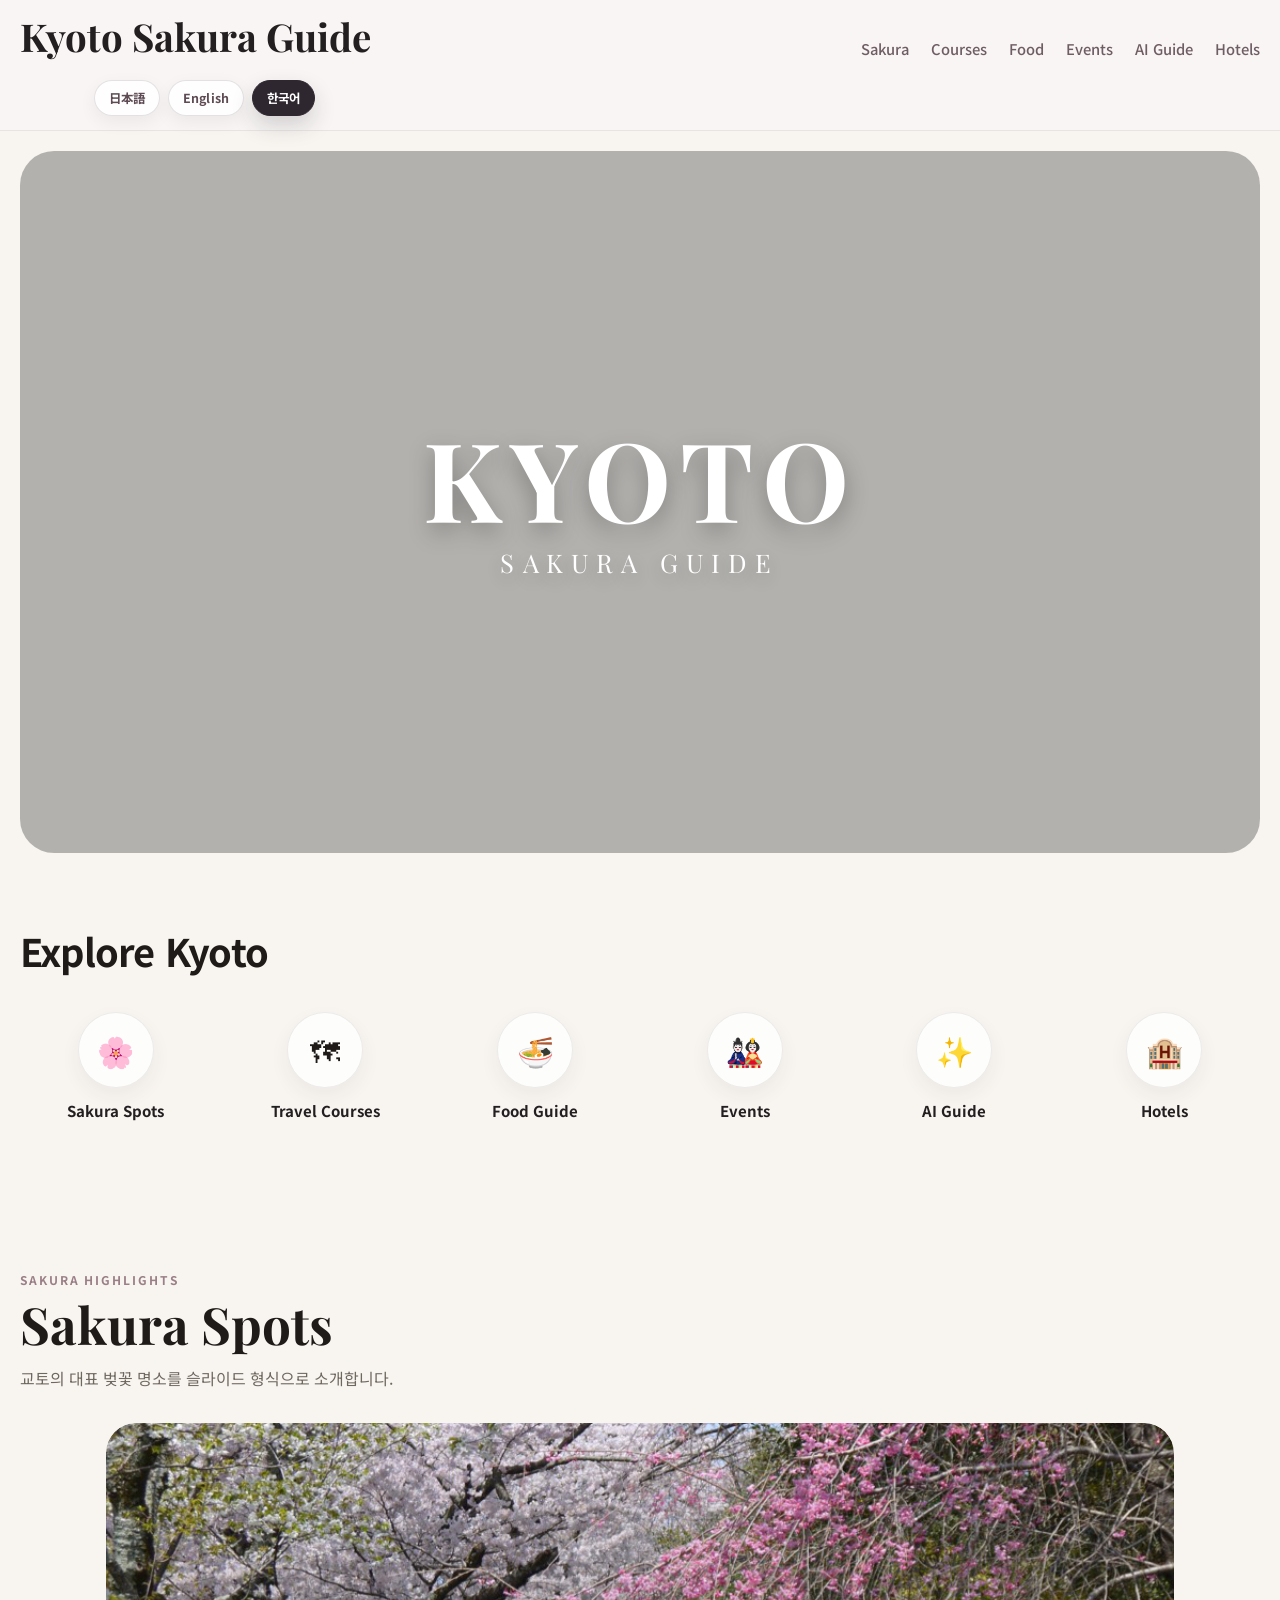
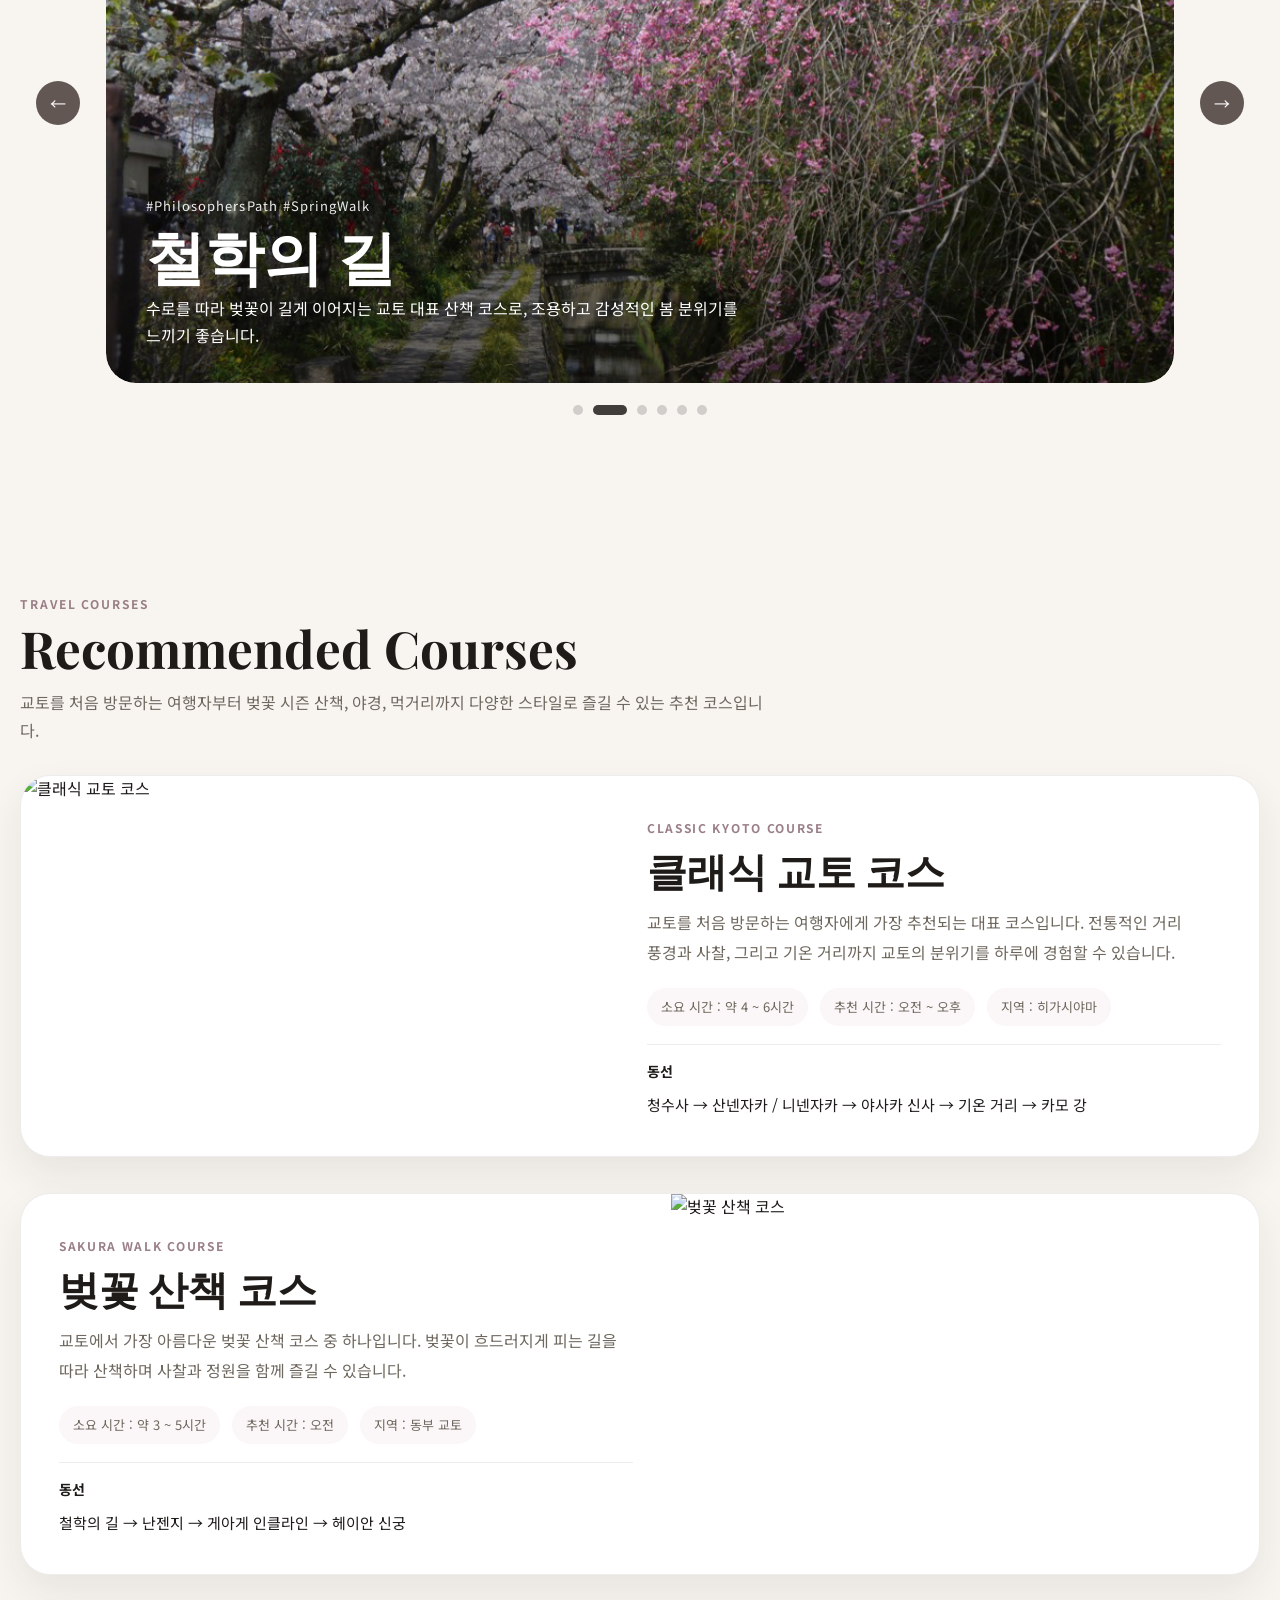
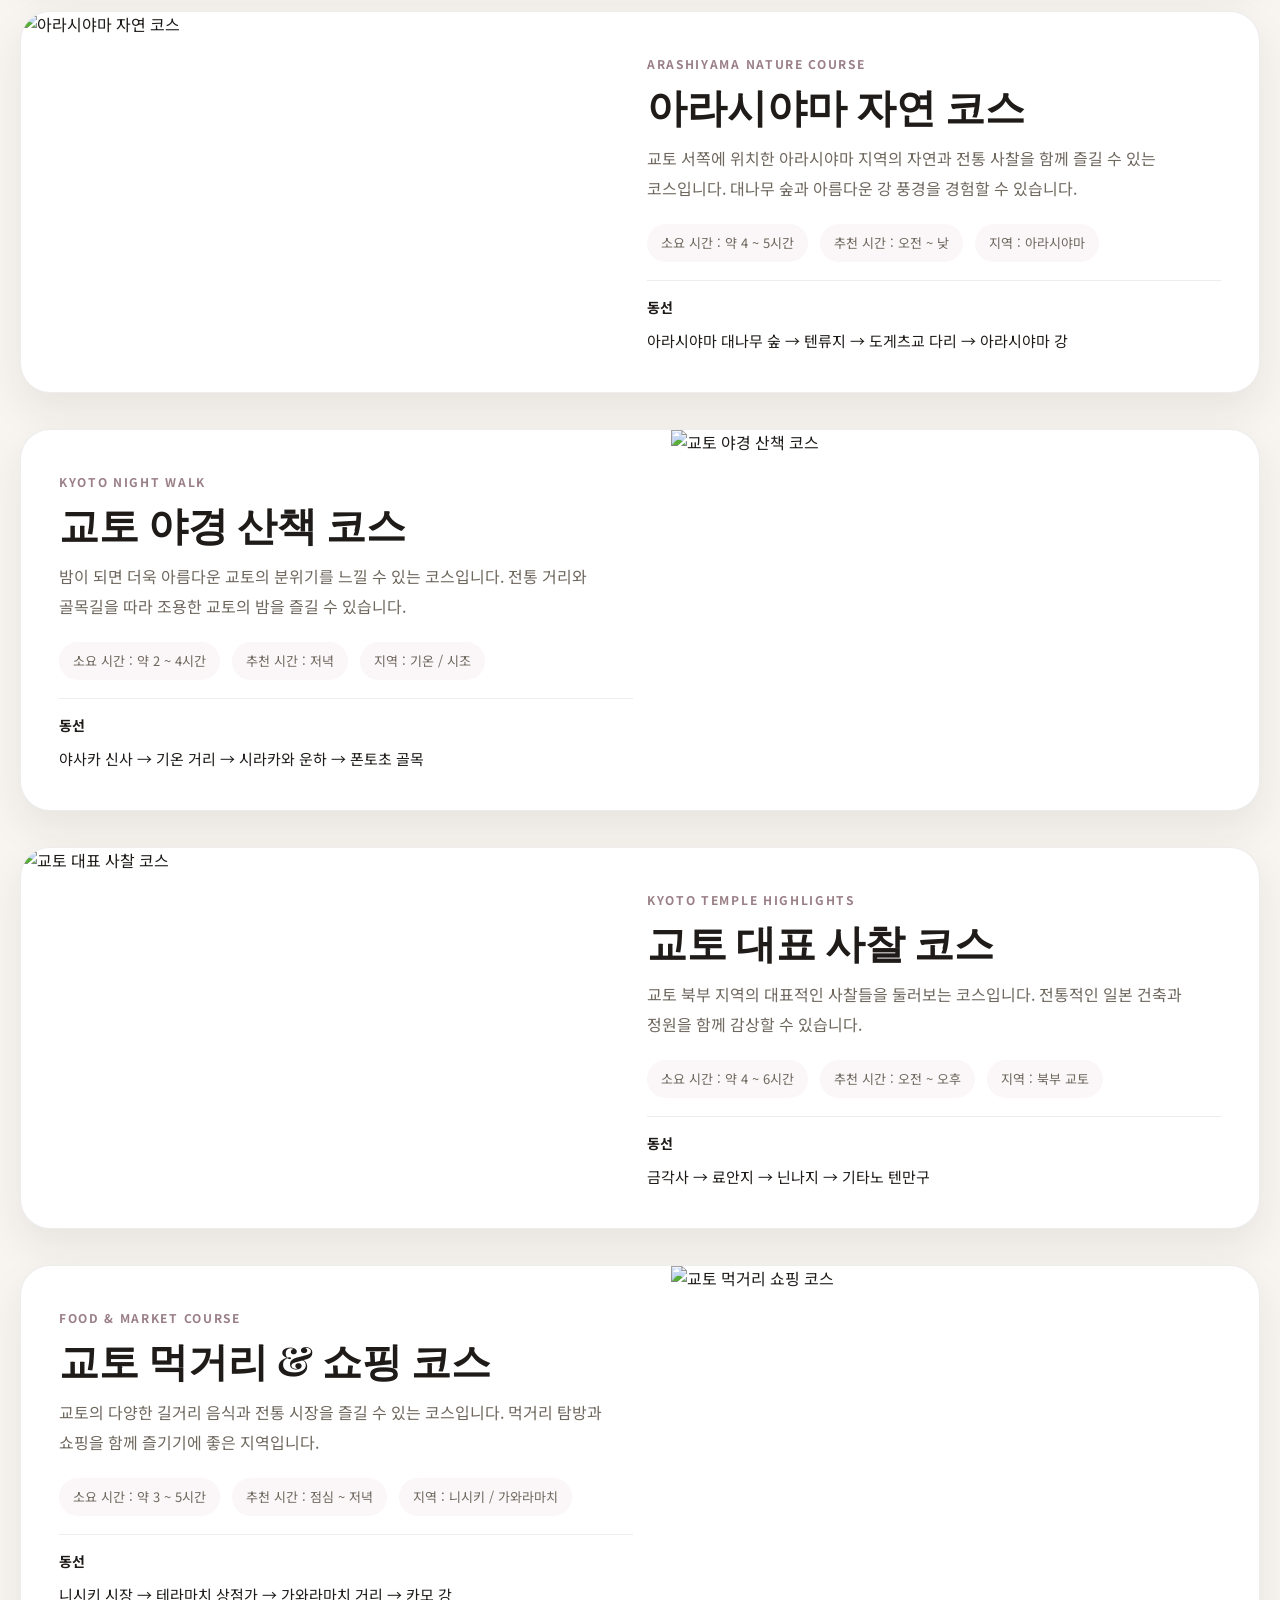
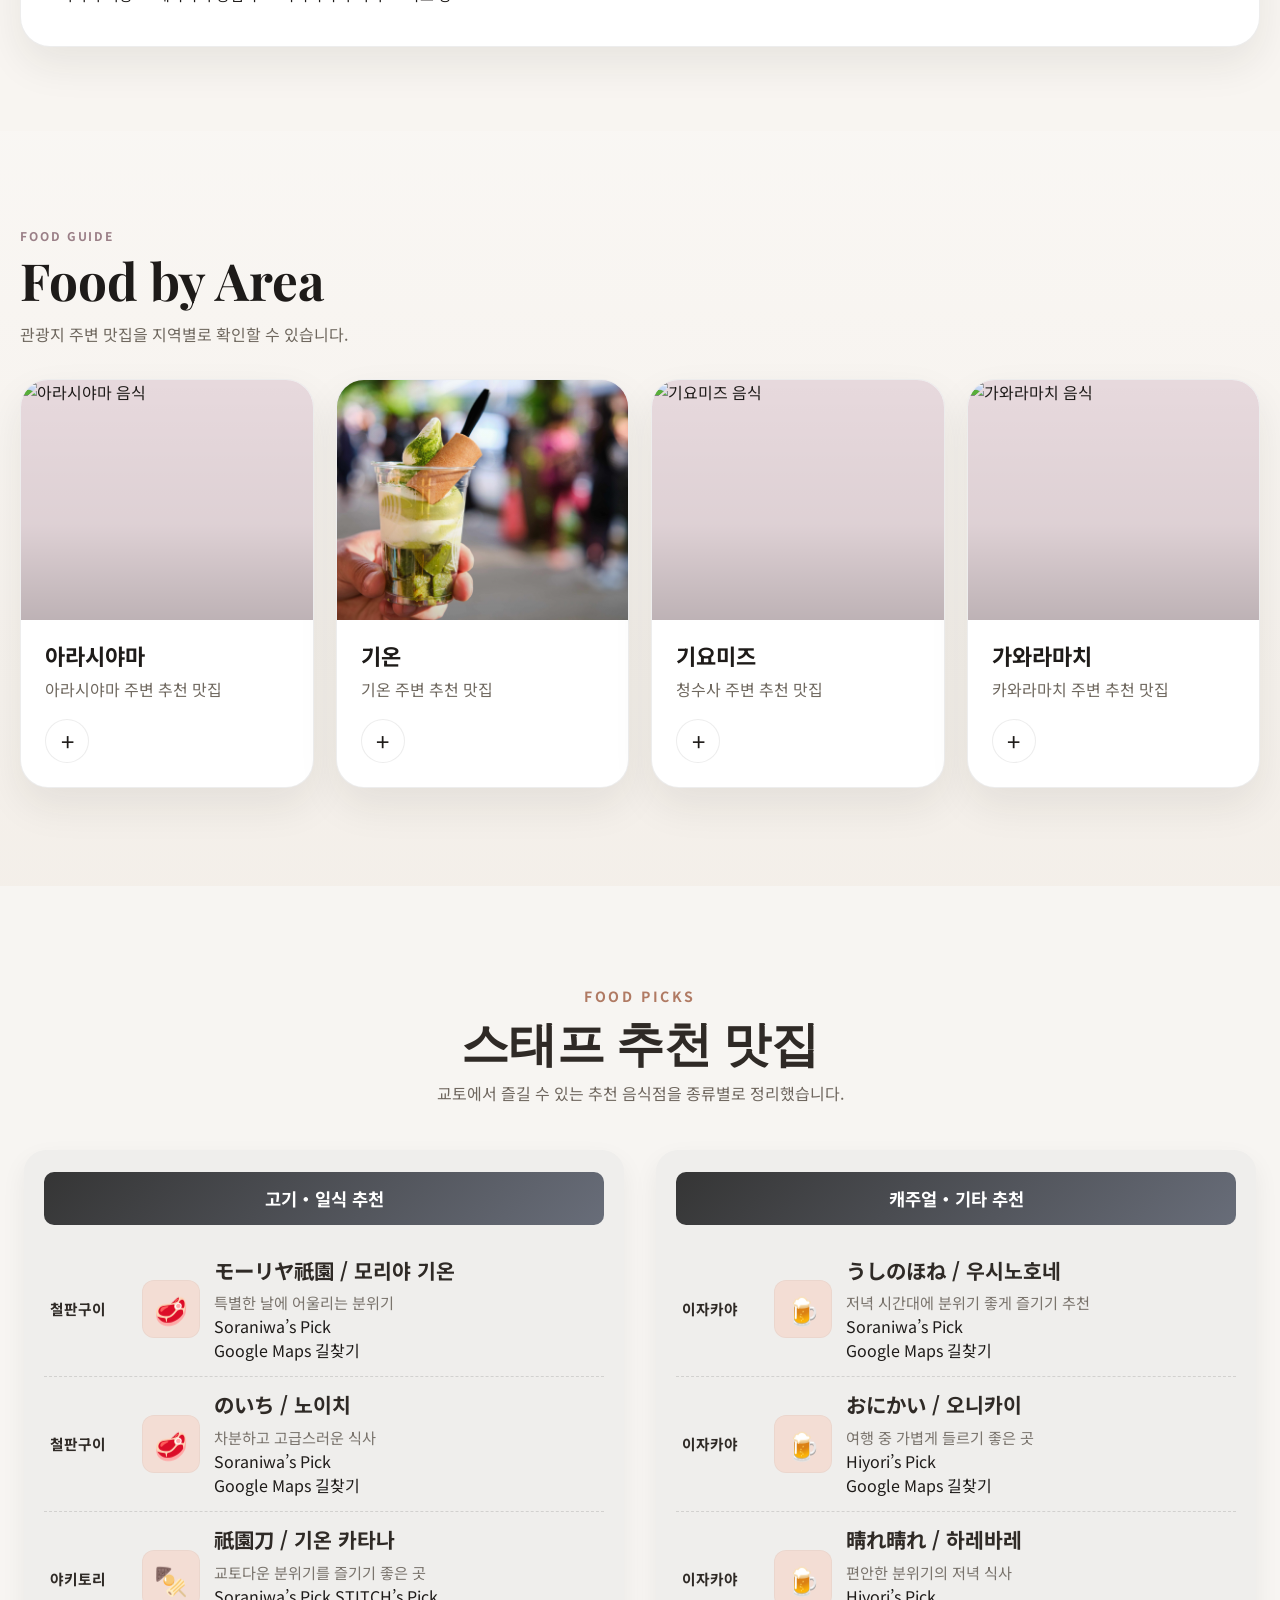
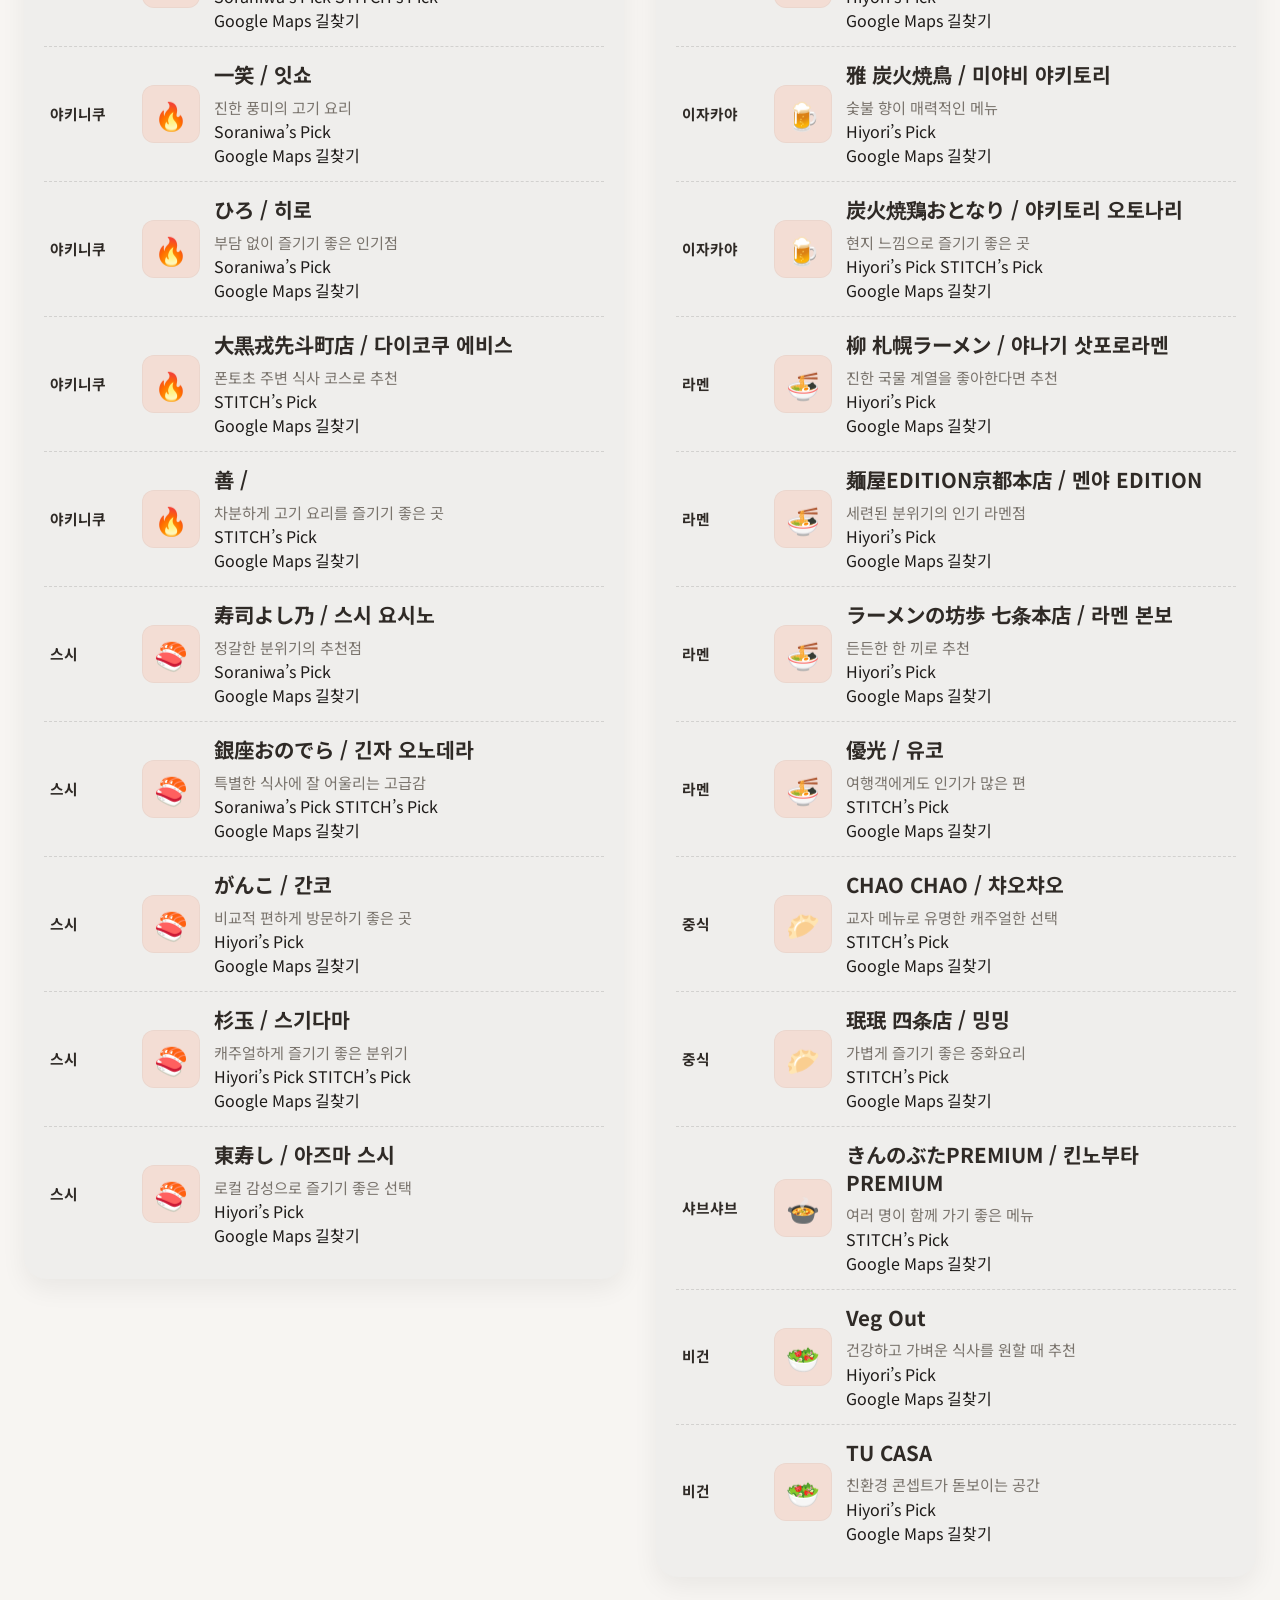
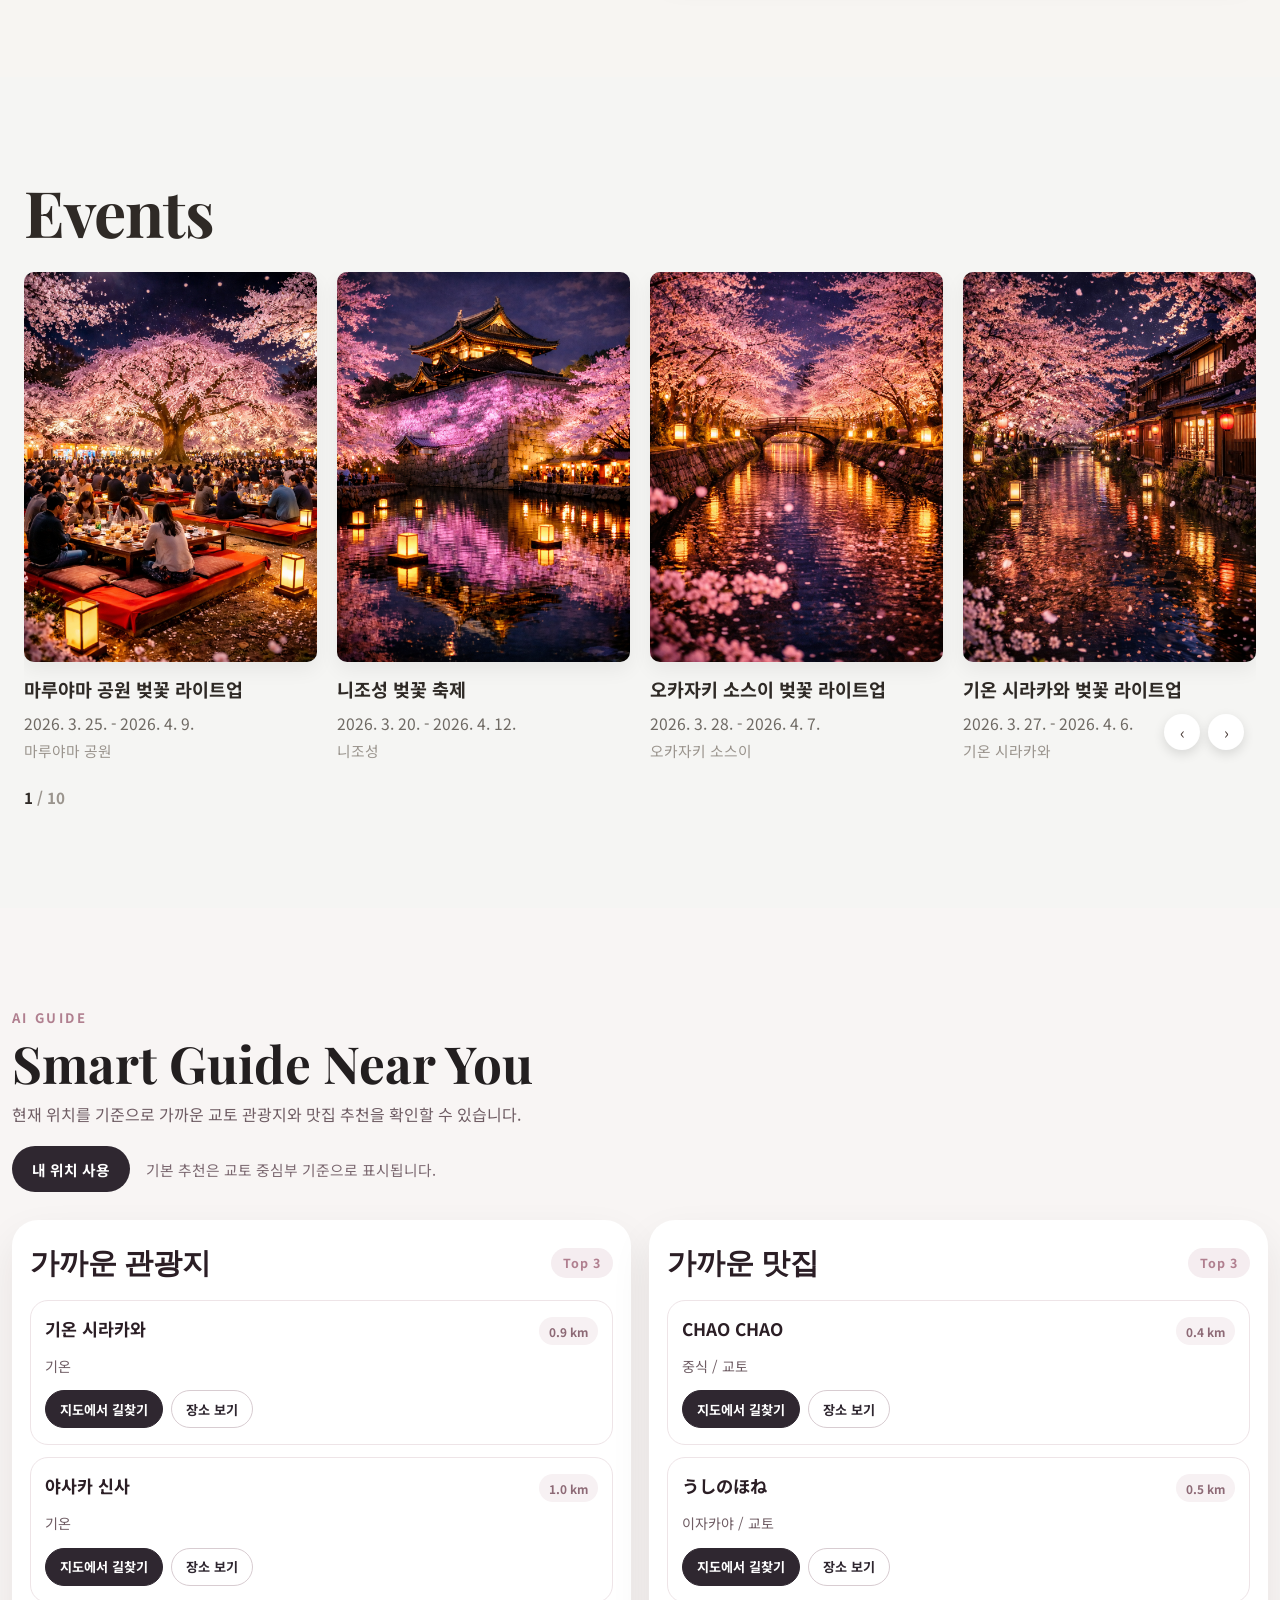
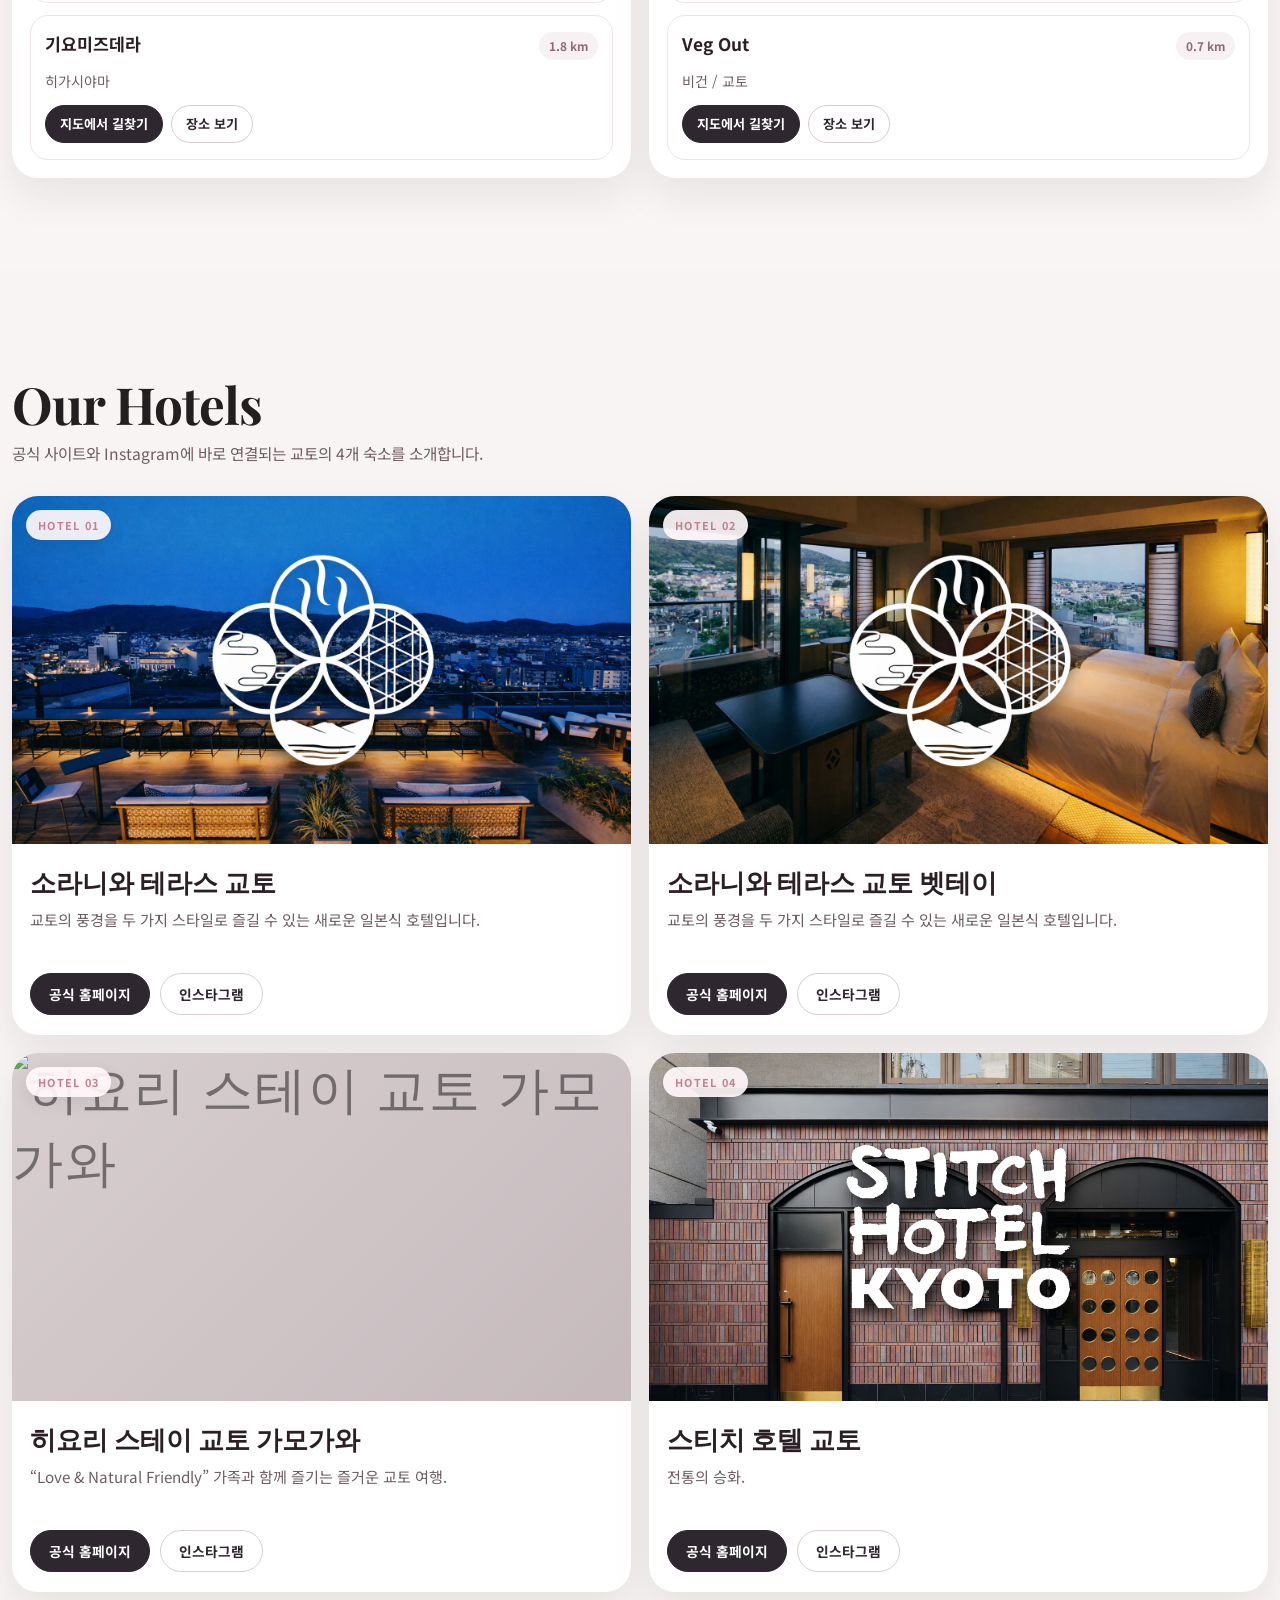
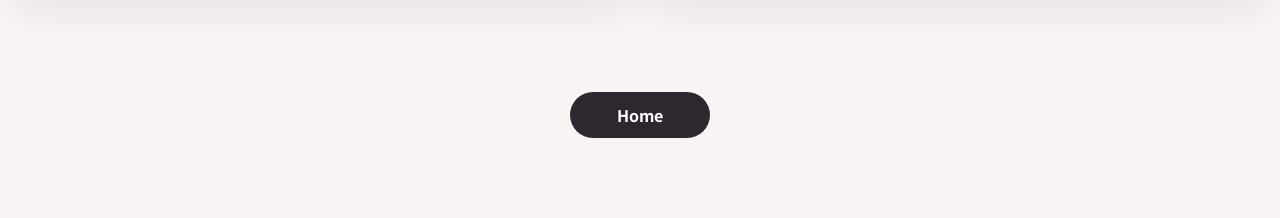
==== commit 7281a9e2: "index.html" ====
--- a/v2/index.html
+++ b/v2/index.html
@@ -365,175 +365,215 @@
     </div>
 
     <div class="food-area-grid">
-  <div class="food-area-item">
-    <div class="food-area-card">
-      <div class="food-area-photo">
-        <img src="food-arashiyama.jpg" alt="Arashiyama food" data-i18n="food_area_1_alt" data-i18n-attr="alt">
-        <div class="food-area-photo-overlay"></div>
-      </div>
-      <div class="food-area-copy">
-        <h3 data-i18n="food_area_1_title">Arashiyama</h3>
-        <p data-i18n="food_area_1_desc">아라시야마 주변 추천 맛집</p>
-        <button class="food-toggle-btn" type="button" data-target="arashiyama-panel" data-i18n="food_toggle_symbol">+</button>
-      </div>
-    </div>
-
-    <div class="food-slide-panel" id="arashiyama-panel">
-      <div class="food-slide-inner">
-        <div class="food-place-item">
-          <h4 data-i18n="food_place_1_1_name">Arashiyama Yoshimura</h4>
-          <span class="food-tag" data-i18n="food_place_1_1_tag">Soba</span>
-          <p data-i18n="food_place_1_1_hours">Hours 11:00 – 17:00</p>
-          <p data-i18n="food_place_1_1_menu">Menu Handmade soba</p>
-          <a href="https://maps.google.com/?q=Arashiyama+Yoshimura" target="_blank" rel="noopener noreferrer" data-i18n="directions_label">Directions</a>
-        </div>
-
-        <div class="food-place-item">
-          <h4 data-i18n="food_place_1_2_name">% Arabica Kyoto Arashiyama</h4>
-          <span class="food-tag" data-i18n="food_place_1_2_tag">Cafe</span>
-          <p data-i18n="food_place_1_2_hours">Hours 08:00 – 18:00</p>
-          <p data-i18n="food_place_1_2_menu">Menu Cafe latte</p>
-          <a href="https://maps.google.com/?q=%25+Arabica+Kyoto+Arashiyama" target="_blank" rel="noopener noreferrer" data-i18n="directions_label">Directions</a>
-        </div>
-
-        <div class="food-place-item">
-          <h4 data-i18n="food_place_1_3_name">Unagi Hirokawa</h4>
-          <span class="food-tag" data-i18n="food_place_1_3_tag">Unagi</span>
-          <p data-i18n="food_place_1_3_hours">Hours 11:00 – 14:30 / 17:00 – 20:00</p>
-          <p data-i18n="food_place_1_3_menu">Menu Unagi rice bowl</p>
-          <a href="https://maps.google.com/?q=Unagi+Hirokawa+Kyoto" target="_blank" rel="noopener noreferrer" data-i18n="directions_label">Directions</a>
+      <!-- Arashiyama -->
+      <div class="food-area-item">
+        <div class="food-area-card" data-area="arashiyama">
+          <div class="food-area-photo">
+            <img src="food-arashiyama.jpg" alt="Arashiyama food" data-i18n="food_area_1_alt" data-i18n-attr="alt">
+            <div class="food-area-photo-overlay"></div>
+          </div>
+          <div class="food-area-copy">
+            <h3 data-i18n="food_area_1_title">Arashiyama</h3>
+            <p data-i18n="food_area_1_desc">아라시야마 주변 추천 맛집</p>
+            <button class="food-toggle-btn" type="button" data-target="arashiyama-panel" data-i18n="food_toggle_symbol">+</button>
+          </div>
+        </div>
+
+        <div class="food-slide-panel" id="arashiyama-panel">
+          <div class="food-slide-inner">
+            <div class="food-place-item">
+              <h4 data-i18n="food_place_1_1_name">Arashiyama Yoshimura</h4>
+              <span class="food-tag" data-i18n="food_place_1_1_tag">Soba</span>
+              <p data-i18n="food_place_1_1_hours">Hours 11:00 – 17:00</p>
+              <p data-i18n="food_place_1_1_menu">Menu Handmade soba</p>
+              <div class="food-place-links">
+                <a href="https://www.google.com/maps/search/?api=1&query=嵐山よしむら Kyoto" target="_blank" rel="noopener noreferrer">Google Maps</a>
+                <a href="https://www.google.com/maps/dir/?api=1&destination=嵐山よしむら Kyoto&travelmode=walking" target="_blank" rel="noopener noreferrer" data-i18n="directions_label">Directions</a>
+              </div>
+            </div>
+
+            <div class="food-place-item">
+              <h4 data-i18n="food_place_1_2_name">% Arabica Kyoto Arashiyama</h4>
+              <span class="food-tag" data-i18n="food_place_1_2_tag">Cafe</span>
+              <p data-i18n="food_place_1_2_hours">Hours 08:00 – 18:00</p>
+              <p data-i18n="food_place_1_2_menu">Menu Cafe latte</p>
+              <div class="food-place-links">
+                <a href="https://www.google.com/maps/search/?api=1&query=%25 Arabica Kyoto Arashiyama" target="_blank" rel="noopener noreferrer">Google Maps</a>
+                <a href="https://www.google.com/maps/dir/?api=1&destination=%25 Arabica Kyoto Arashiyama&travelmode=walking" target="_blank" rel="noopener noreferrer" data-i18n="directions_label">Directions</a>
+              </div>
+            </div>
+
+            <div class="food-place-item">
+              <h4 data-i18n="food_place_1_3_name">Unagi Hirokawa</h4>
+              <span class="food-tag" data-i18n="food_place_1_3_tag">Unagi</span>
+              <p data-i18n="food_place_1_3_hours">Hours 11:00 – 14:30 / 17:00 – 20:00</p>
+              <p data-i18n="food_place_1_3_menu">Menu Unagi rice bowl</p>
+              <div class="food-place-links">
+                <a href="https://www.google.com/maps/search/?api=1&query=うなぎ屋 廣川 Kyoto" target="_blank" rel="noopener noreferrer">Google Maps</a>
+                <a href="https://www.google.com/maps/dir/?api=1&destination=うなぎ屋 廣川 Kyoto&travelmode=walking" target="_blank" rel="noopener noreferrer" data-i18n="directions_label">Directions</a>
+              </div>
+            </div>
+          </div>
+        </div>
+      </div>
+
+      <!-- Gion -->
+      <div class="food-area-item">
+        <div class="food-area-card" data-area="gion">
+          <div class="food-area-photo">
+            <img src="food-gion.jpg" alt="Gion food" data-i18n="food_area_2_alt" data-i18n-attr="alt">
+            <div class="food-area-photo-overlay"></div>
+          </div>
+          <div class="food-area-copy">
+            <h3 data-i18n="food_area_2_title">Gion</h3>
+            <p data-i18n="food_area_2_desc">기온 주변 추천 맛집</p>
+            <button class="food-toggle-btn" type="button" data-target="gion-panel" data-i18n="food_toggle_symbol">+</button>
+          </div>
+        </div>
+
+        <div class="food-slide-panel" id="gion-panel">
+          <div class="food-slide-inner">
+            <div class="food-place-item">
+              <h4 data-i18n="food_place_2_1_name">Gion Tanto</h4>
+              <span class="food-tag" data-i18n="food_place_2_1_tag">Okonomiyaki</span>
+              <p data-i18n="food_place_2_1_hours">Hours 11:30 – 22:00</p>
+              <p data-i18n="food_place_2_1_menu">Menu Okonomiyaki</p>
+              <div class="food-place-links">
+                <a href="https://www.google.com/maps/search/?api=1&query=祇園たんと Kyoto" target="_blank" rel="noopener noreferrer">Google Maps</a>
+                <a href="https://www.google.com/maps/dir/?api=1&destination=祇園たんと Kyoto&travelmode=walking" target="_blank" rel="noopener noreferrer" data-i18n="directions_label">Directions</a>
+              </div>
+            </div>
+
+            <div class="food-place-item">
+              <h4 data-i18n="food_place_2_2_name">Gion Tsujiri</h4>
+              <span class="food-tag" data-i18n="food_place_2_2_tag">Dessert</span>
+              <p data-i18n="food_place_2_2_hours">Hours 10:00 – 21:00</p>
+              <p data-i18n="food_place_2_2_menu">Menu Matcha parfait</p>
+              <div class="food-place-links">
+                <a href="https://www.google.com/maps/search/?api=1&query=祇園辻利 Kyoto" target="_blank" rel="noopener noreferrer">Google Maps</a>
+                <a href="https://www.google.com/maps/dir/?api=1&destination=祇園辻利 Kyoto&travelmode=walking" target="_blank" rel="noopener noreferrer" data-i18n="directions_label">Directions</a>
+              </div>
+            </div>
+
+            <div class="food-place-item">
+              <h4 data-i18n="food_place_2_3_name">Izuju Sushi</h4>
+              <span class="food-tag" data-i18n="food_place_2_3_tag">Sushi</span>
+              <p data-i18n="food_place_2_3_hours">Hours 10:30 – 19:00</p>
+              <p data-i18n="food_place_2_3_menu">Menu Kyoto style sushi</p>
+              <div class="food-place-links">
+                <a href="https://www.google.com/maps/search/?api=1&query=いづ重 Kyoto" target="_blank" rel="noopener noreferrer">Google Maps</a>
+                <a href="https://www.google.com/maps/dir/?api=1&destination=いづ重 Kyoto&travelmode=walking" target="_blank" rel="noopener noreferrer" data-i18n="directions_label">Directions</a>
+              </div>
+            </div>
+          </div>
+        </div>
+      </div>
+
+      <!-- Kiyomizu -->
+      <div class="food-area-item">
+        <div class="food-area-card" data-area="kiyomizu">
+          <div class="food-area-photo">
+            <img src="food-kiyomizudera.jpg" alt="Kiyomizu food" data-i18n="food_area_3_alt" data-i18n-attr="alt">
+            <div class="food-area-photo-overlay"></div>
+          </div>
+          <div class="food-area-copy">
+            <h3 data-i18n="food_area_3_title">Kiyomizu</h3>
+            <p data-i18n="food_area_3_desc">청수사 주변 추천 맛집</p>
+            <button class="food-toggle-btn" type="button" data-target="kiyomizu-panel" data-i18n="food_toggle_symbol">+</button>
+          </div>
+        </div>
+
+        <div class="food-slide-panel" id="kiyomizu-panel">
+          <div class="food-slide-inner">
+            <div class="food-place-item">
+              <h4 data-i18n="food_place_3_1_name">Okutan Kiyomizu</h4>
+              <span class="food-tag" data-i18n="food_place_3_1_tag">Tofu</span>
+              <p data-i18n="food_place_3_1_hours">Hours 11:00 – 16:30</p>
+              <p data-i18n="food_place_3_1_menu">Menu Yudofu</p>
+              <div class="food-place-links">
+                <a href="https://www.google.com/maps/search/?api=1&query=奥丹清水 Kyoto" target="_blank" rel="noopener noreferrer">Google Maps</a>
+                <a href="https://www.google.com/maps/dir/?api=1&destination=奥丹清水 Kyoto&travelmode=walking" target="_blank" rel="noopener noreferrer" data-i18n="directions_label">Directions</a>
+              </div>
+            </div>
+
+            <div class="food-place-item">
+              <h4 data-i18n="food_place_3_2_name">Kiyomizu Junsei</h4>
+              <span class="food-tag" data-i18n="food_place_3_2_tag">Tofu</span>
+              <p data-i18n="food_place_3_2_hours">Hours 11:00 – 17:00</p>
+              <p data-i18n="food_place_3_2_menu">Menu Tofu course</p>
+              <div class="food-place-links">
+                <a href="https://www.google.com/maps/search/?api=1&query=清水順正 Kyoto" target="_blank" rel="noopener noreferrer">Google Maps</a>
+                <a href="https://www.google.com/maps/dir/?api=1&destination=清水順正 Kyoto&travelmode=walking" target="_blank" rel="noopener noreferrer" data-i18n="directions_label">Directions</a>
+              </div>
+            </div>
+
+            <div class="food-place-item">
+              <h4 data-i18n="food_place_3_3_name">Kasagiya</h4>
+              <span class="food-tag" data-i18n="food_place_3_3_tag">Dessert</span>
+              <p data-i18n="food_place_3_3_hours">Hours 11:00 – 17:30</p>
+              <p data-i18n="food_place_3_3_menu">Menu Zenzai</p>
+              <div class="food-place-links">
+                <a href="https://www.google.com/maps/search/?api=1&query=かさぎ屋 Kyoto" target="_blank" rel="noopener noreferrer">Google Maps</a>
+                <a href="https://www.google.com/maps/dir/?api=1&destination=かさぎ屋 Kyoto&travelmode=walking" target="_blank" rel="noopener noreferrer" data-i18n="directions_label">Directions</a>
+              </div>
+            </div>
+          </div>
+        </div>
+      </div>
+
+      <!-- Kawaramachi -->
+      <div class="food-area-item">
+        <div class="food-area-card" data-area="kawaramachi">
+          <div class="food-area-photo">
+            <img src="food-nishiki.jpg" alt="Kawaramachi food" data-i18n="food_area_4_alt" data-i18n-attr="alt">
+            <div class="food-area-photo-overlay"></div>
+          </div>
+          <div class="food-area-copy">
+            <h3 data-i18n="food_area_4_title">Kawaramachi</h3>
+            <p data-i18n="food_area_4_desc">카와라마치 주변 추천 맛집</p>
+            <button class="food-toggle-btn" type="button" data-target="kawaramachi-panel" data-i18n="food_toggle_symbol">+</button>
+          </div>
+        </div>
+
+        <div class="food-slide-panel" id="kawaramachi-panel">
+          <div class="food-slide-inner">
+            <div class="food-place-item">
+              <h4 data-i18n="food_place_4_1_name">Nishiki Market</h4>
+              <span class="food-tag" data-i18n="food_place_4_1_tag">Market Food</span>
+              <p data-i18n="food_place_4_1_hours">Hours 10:00 – 18:00</p>
+              <p data-i18n="food_place_4_1_menu">Menu Street food</p>
+              <div class="food-place-links">
+                <a href="https://www.google.com/maps/search/?api=1&query=錦市場 Kyoto" target="_blank" rel="noopener noreferrer">Google Maps</a>
+                <a href="https://www.google.com/maps/dir/?api=1&destination=錦市場 Kyoto&travelmode=walking" target="_blank" rel="noopener noreferrer" data-i18n="directions_label">Directions</a>
+              </div>
+            </div>
+
+            <div class="food-place-item">
+              <h4 data-i18n="food_place_4_2_name">Menya Inoichi</h4>
+              <span class="food-tag" data-i18n="food_place_4_2_tag">Ramen</span>
+              <p data-i18n="food_place_4_2_hours">Hours 11:00 – 14:30 / 17:30 – 21:00</p>
+              <p data-i18n="food_place_4_2_menu">Menu Ramen</p>
+              <div class="food-place-links">
+                <a href="https://www.google.com/maps/search/?api=1&query=麺屋 猪一 Kyoto" target="_blank" rel="noopener noreferrer">Google Maps</a>
+                <a href="https://www.google.com/maps/dir/?api=1&destination=麺屋 猪一 Kyoto&travelmode=walking" target="_blank" rel="noopener noreferrer" data-i18n="directions_label">Directions</a>
+              </div>
+            </div>
+
+            <div class="food-place-item">
+              <h4 data-i18n="food_place_4_3_name">Gyukatsu Kyoto Katsugyu</h4>
+              <span class="food-tag" data-i18n="food_place_4_3_tag">Gyukatsu</span>
+              <p data-i18n="food_place_4_3_hours">Hours 11:00 – 22:00</p>
+              <p data-i18n="food_place_4_3_menu">Menu Beef cutlet</p>
+              <div class="food-place-links">
+                <a href="https://www.google.com/maps/search/?api=1&query=牛カツ京都勝牛 Kyoto" target="_blank" rel="noopener noreferrer">Google Maps</a>
+                <a href="https://www.google.com/maps/dir/?api=1&destination=牛カツ京都勝牛 Kyoto&travelmode=walking" target="_blank" rel="noopener noreferrer" data-i18n="directions_label">Directions</a>
+              </div>
+            </div>
+          </div>
         </div>
       </div>
     </div>
   </div>
-
-  <div class="food-area-item">
-    <div class="food-area-card">
-      <div class="food-area-photo">
-        <img src="food-gion.jpg" alt="Gion food" data-i18n="food_area_2_alt" data-i18n-attr="alt">
-        <div class="food-area-photo-overlay"></div>
-      </div>
-      <div class="food-area-copy">
-        <h3 data-i18n="food_area_2_title">Gion</h3>
-        <p data-i18n="food_area_2_desc">기온 주변 추천 맛집</p>
-        <button class="food-toggle-btn" type="button" data-target="gion-panel" data-i18n="food_toggle_symbol">+</button>
-      </div>
-    </div>
-
-    <div class="food-slide-panel" id="gion-panel">
-      <div class="food-slide-inner">
-        <div class="food-place-item">
-          <h4 data-i18n="food_place_2_1_name">Gion Tanto</h4>
-          <span class="food-tag" data-i18n="food_place_2_1_tag">Okonomiyaki</span>
-          <p data-i18n="food_place_2_1_hours">Hours 11:30 – 22:00</p>
-          <p data-i18n="food_place_2_1_menu">Menu Okonomiyaki</p>
-          <a href="https://maps.google.com/?q=Gion+Tanto+Kyoto" target="_blank" rel="noopener noreferrer" data-i18n="directions_label">Directions</a>
-        </div>
-
-        <div class="food-place-item">
-          <h4 data-i18n="food_place_2_2_name">Gion Tsujiri</h4>
-          <span class="food-tag" data-i18n="food_place_2_2_tag">Dessert</span>
-          <p data-i18n="food_place_2_2_hours">Hours 10:00 – 21:00</p>
-          <p data-i18n="food_place_2_2_menu">Menu Matcha parfait</p>
-          <a href="https://maps.google.com/?q=Gion+Tsujiri+Kyoto" target="_blank" rel="noopener noreferrer" data-i18n="directions_label">Directions</a>
-        </div>
-
-        <div class="food-place-item">
-          <h4 data-i18n="food_place_2_3_name">Izuju Sushi</h4>
-          <span class="food-tag" data-i18n="food_place_2_3_tag">Sushi</span>
-          <p data-i18n="food_place_2_3_hours">Hours 10:30 – 19:00</p>
-          <p data-i18n="food_place_2_3_menu">Menu Kyoto style sushi</p>
-          <a href="https://maps.google.com/?q=Izuju+Sushi+Kyoto" target="_blank" rel="noopener noreferrer" data-i18n="directions_label">Directions</a>
-        </div>
-      </div>
-    </div>
-  </div>
-
-  <div class="food-area-item">
-    <div class="food-area-card">
-      <div class="food-area-photo">
-        <img src="food-kiyomizudera.jpg" alt="Kiyomizu food" data-i18n="food_area_3_alt" data-i18n-attr="alt">
-        <div class="food-area-photo-overlay"></div>
-      </div>
-      <div class="food-area-copy">
-        <h3 data-i18n="food_area_3_title">Kiyomizu</h3>
-        <p data-i18n="food_area_3_desc">청수사 주변 추천 맛집</p>
-        <button class="food-toggle-btn" type="button" data-target="kiyomizu-panel" data-i18n="food_toggle_symbol">+</button>
-      </div>
-    </div>
-
-    <div class="food-slide-panel" id="kiyomizu-panel">
-      <div class="food-slide-inner">
-        <div class="food-place-item">
-          <h4 data-i18n="food_place_3_1_name">Okutan Kiyomizu</h4>
-          <span class="food-tag" data-i18n="food_place_3_1_tag">Tofu</span>
-          <p data-i18n="food_place_3_1_hours">Hours 11:00 – 16:30</p>
-          <p data-i18n="food_place_3_1_menu">Menu Yudofu</p>
-          <a href="https://maps.google.com/?q=Okutan+Kiyomizu" target="_blank" rel="noopener noreferrer" data-i18n="directions_label">Directions</a>
-        </div>
-
-        <div class="food-place-item">
-          <h4 data-i18n="food_place_3_2_name">Kiyomizu Junsei</h4>
-          <span class="food-tag" data-i18n="food_place_3_2_tag">Tofu</span>
-          <p data-i18n="food_place_3_2_hours">Hours 11:00 – 17:00</p>
-          <p data-i18n="food_place_3_2_menu">Menu Tofu course</p>
-          <a href="https://maps.google.com/?q=Kiyomizu+Junsei" target="_blank" rel="noopener noreferrer" data-i18n="directions_label">Directions</a>
-        </div>
-
-        <div class="food-place-item">
-          <h4 data-i18n="food_place_3_3_name">Kasagiya</h4>
-          <span class="food-tag" data-i18n="food_place_3_3_tag">Dessert</span>
-          <p data-i18n="food_place_3_3_hours">Hours 11:00 – 17:30</p>
-          <p data-i18n="food_place_3_3_menu">Menu Zenzai</p>
-          <a href="https://maps.google.com/?q=Kasagiya+Kyoto" target="_blank" rel="noopener noreferrer" data-i18n="directions_label">Directions</a>
-        </div>
-      </div>
-    </div>
-  </div>
-
-  <div class="food-area-item">
-    <div class="food-area-card">
-      <div class="food-area-photo">
-        <img src="food-nishiki.jpg" alt="Kawaramachi food" data-i18n="food_area_4_alt" data-i18n-attr="alt">
-        <div class="food-area-photo-overlay"></div>
-      </div>
-      <div class="food-area-copy">
-        <h3 data-i18n="food_area_4_title">Kawaramachi</h3>
-        <p data-i18n="food_area_4_desc">카와라마치 주변 추천 맛집</p>
-        <button class="food-toggle-btn" type="button" data-target="kawaramachi-panel" data-i18n="food_toggle_symbol">+</button>
-      </div>
-    </div>
-
-    <div class="food-slide-panel" id="kawaramachi-panel">
-      <div class="food-slide-inner">
-        <div class="food-place-item">
-          <h4 data-i18n="food_place_4_1_name">Nishiki Market</h4>
-          <span class="food-tag" data-i18n="food_place_4_1_tag">Market Food</span>
-          <p data-i18n="food_place_4_1_hours">Hours 10:00 – 18:00</p>
-          <p data-i18n="food_place_4_1_menu">Menu Street food</p>
-          <a href="https://maps.google.com/?q=Nishiki+Market+Kyoto" target="_blank" rel="noopener noreferrer" data-i18n="directions_label">Directions</a>
-        </div>
-
-        <div class="food-place-item">
-          <h4 data-i18n="food_place_4_2_name">Menya Inoichi</h4>
-          <span class="food-tag" data-i18n="food_place_4_2_tag">Ramen</span>
-          <p data-i18n="food_place_4_2_hours">Hours 11:00 – 14:30 / 17:30 – 21:00</p>
-          <p data-i18n="food_place_4_2_menu">Menu Ramen</p>
-          <a href="https://maps.google.com/?q=Menya+Inoichi+Kyoto" target="_blank" rel="noopener noreferrer" data-i18n="directions_label">Directions</a>
-        </div>
-
-        <div class="food-place-item">
-          <h4 data-i18n="food_place_4_3_name">Gyukatsu Kyoto Katsugyu</h4>
-          <span class="food-tag" data-i18n="food_place_4_3_tag">Gyukatsu</span>
-          <p data-i18n="food_place_4_3_hours">Hours 11:00 – 22:00</p>
-          <p data-i18n="food_place_4_3_menu">Menu Beef cutlet</p>
-          <a href="https://maps.google.com/?q=Gyukatsu+Kyoto+Katsugyu+Kawaramachi" target="_blank" rel="noopener noreferrer" data-i18n="directions_label">Directions</a>
-        </div>
-      </div>
-    </div>
-  </div>
-</div>
-
 </section>
 
 <section class="food-ranking" id="food-ranking">
@@ -557,6 +597,13 @@
           <div class="ranking-text">
             <h3 data-i18n="food_rank_1_name">モーリヤ祇園</h3>
             <p data-i18n="food_rank_1_desc">철판요리 / 특별한 날에 어울리는 분위기</p>
+            <div class="ranking-picks">
+              <span class="pick-tag soraniwa">Soraniwa’s Pick</span>
+            </div>
+            <div class="ranking-links">
+              <a href="https://www.google.com/maps/search/?api=1&query=モーリヤ祇園 Kyoto" target="_blank" rel="noopener noreferrer">Google Maps</a>
+              <a href="https://www.google.com/maps/dir/?api=1&destination=モーリヤ祇園 Kyoto&travelmode=walking" target="_blank" rel="noopener noreferrer" data-i18n="directions_label">Directions</a>
+            </div>
           </div>
         </div>
 
@@ -566,6 +613,13 @@
           <div class="ranking-text">
             <h3 data-i18n="food_rank_2_name">のいち</h3>
             <p data-i18n="food_rank_2_desc">철판요리 / 차분하고 고급스러운 식사</p>
+            <div class="ranking-picks">
+              <span class="pick-tag soraniwa">Soraniwa’s Pick</span>
+            </div>
+            <div class="ranking-links">
+              <a href="https://www.google.com/maps/search/?api=1&query=のいち Kyoto" target="_blank" rel="noopener noreferrer">Google Maps</a>
+              <a href="https://www.google.com/maps/dir/?api=1&destination=のいち Kyoto&travelmode=walking" target="_blank" rel="noopener noreferrer" data-i18n="directions_label">Directions</a>
+            </div>
           </div>
         </div>
 
@@ -575,6 +629,14 @@
           <div class="ranking-text">
             <h3 data-i18n="food_rank_3_name">祇園刀</h3>
             <p data-i18n="food_rank_3_desc">야키토리 / 교토다운 분위기를 즐기기 좋은 곳</p>
+            <div class="ranking-picks">
+              <span class="pick-tag soraniwa">Soraniwa’s Pick</span>
+              <span class="pick-tag stitch">STITCH’s Pick</span>
+            </div>
+            <div class="ranking-links">
+              <a href="https://www.google.com/maps/search/?api=1&query=祇園刀 Kyoto" target="_blank" rel="noopener noreferrer">Google Maps</a>
+              <a href="https://www.google.com/maps/dir/?api=1&destination=祇園刀 Kyoto&travelmode=walking" target="_blank" rel="noopener noreferrer" data-i18n="directions_label">Directions</a>
+            </div>
           </div>
         </div>
 
@@ -584,6 +646,13 @@
           <div class="ranking-text">
             <h3 data-i18n="food_rank_4_name">一笑</h3>
             <p data-i18n="food_rank_4_desc">야키니쿠 / 진한 풍미의 고기 요리</p>
+            <div class="ranking-picks">
+              <span class="pick-tag soraniwa">Soraniwa’s Pick</span>
+            </div>
+            <div class="ranking-links">
+              <a href="https://www.google.com/maps/search/?api=1&query=一笑 Kyoto" target="_blank" rel="noopener noreferrer">Google Maps</a>
+              <a href="https://www.google.com/maps/dir/?api=1&destination=一笑 Kyoto&travelmode=walking" target="_blank" rel="noopener noreferrer" data-i18n="directions_label">Directions</a>
+            </div>
           </div>
         </div>
 
@@ -593,6 +662,13 @@
           <div class="ranking-text">
             <h3 data-i18n="food_rank_5_name">ひろ</h3>
             <p data-i18n="food_rank_5_desc">야키니쿠 / 부담 없이 즐기기 좋은 인기점</p>
+            <div class="ranking-picks">
+              <span class="pick-tag soraniwa">Soraniwa’s Pick</span>
+            </div>
+            <div class="ranking-links">
+              <a href="https://www.google.com/maps/search/?api=1&query=ひろ 焼肉 Kyoto" target="_blank" rel="noopener noreferrer">Google Maps</a>
+              <a href="https://www.google.com/maps/dir/?api=1&destination=ひろ 焼肉 Kyoto&travelmode=walking" target="_blank" rel="noopener noreferrer" data-i18n="directions_label">Directions</a>
+            </div>
           </div>
         </div>
 
@@ -602,6 +678,13 @@
           <div class="ranking-text">
             <h3 data-i18n="food_rank_6_name">大黒戎先斗町店</h3>
             <p data-i18n="food_rank_6_desc">야키니쿠 / 폰토초 주변 식사 코스로 추천</p>
+            <div class="ranking-picks">
+              <span class="pick-tag stitch">STITCH’s Pick</span>
+            </div>
+            <div class="ranking-links">
+              <a href="https://www.google.com/maps/search/?api=1&query=大黒戎先斗町店 Kyoto" target="_blank" rel="noopener noreferrer">Google Maps</a>
+              <a href="https://www.google.com/maps/dir/?api=1&destination=大黒戎先斗町店 Kyoto&travelmode=walking" target="_blank" rel="noopener noreferrer" data-i18n="directions_label">Directions</a>
+            </div>
           </div>
         </div>
 
@@ -611,6 +694,13 @@
           <div class="ranking-text">
             <h3 data-i18n="food_rank_7_name">善</h3>
             <p data-i18n="food_rank_7_desc">야키니쿠 / 차분하게 고기 요리를 즐기기 좋은 곳</p>
+            <div class="ranking-picks">
+              <span class="pick-tag stitch">STITCH’s Pick</span>
+            </div>
+            <div class="ranking-links">
+              <a href="https://www.google.com/maps/search/?api=1&query=善 焼肉 Kyoto" target="_blank" rel="noopener noreferrer">Google Maps</a>
+              <a href="https://www.google.com/maps/dir/?api=1&destination=善 焼肉 Kyoto&travelmode=walking" target="_blank" rel="noopener noreferrer" data-i18n="directions_label">Directions</a>
+            </div>
           </div>
         </div>
 
@@ -620,6 +710,13 @@
           <div class="ranking-text">
             <h3 data-i18n="food_rank_8_name">寿司よし乃</h3>
             <p data-i18n="food_rank_8_desc">스시 / 정갈한 분위기의 추천점</p>
+            <div class="ranking-picks">
+              <span class="pick-tag soraniwa">Soraniwa’s Pick</span>
+            </div>
+            <div class="ranking-links">
+              <a href="https://www.google.com/maps/search/?api=1&query=寿司よし乃 Kyoto" target="_blank" rel="noopener noreferrer">Google Maps</a>
+              <a href="https://www.google.com/maps/dir/?api=1&destination=寿司よし乃 Kyoto&travelmode=walking" target="_blank" rel="noopener noreferrer" data-i18n="directions_label">Directions</a>
+            </div>
           </div>
         </div>
 
@@ -629,6 +726,14 @@
           <div class="ranking-text">
             <h3 data-i18n="food_rank_9_name">銀座おのでら</h3>
             <p data-i18n="food_rank_9_desc">스시 / 특별한 식사에 잘 어울리는 고급감</p>
+            <div class="ranking-picks">
+              <span class="pick-tag soraniwa">Soraniwa’s Pick</span>
+              <span class="pick-tag stitch">STITCH’s Pick</span>
+            </div>
+            <div class="ranking-links">
+              <a href="https://www.google.com/maps/search/?api=1&query=銀座おのでら Kyoto" target="_blank" rel="noopener noreferrer">Google Maps</a>
+              <a href="https://www.google.com/maps/dir/?api=1&destination=銀座おのでら Kyoto&travelmode=walking" target="_blank" rel="noopener noreferrer" data-i18n="directions_label">Directions</a>
+            </div>
           </div>
         </div>
 
@@ -638,6 +743,13 @@
           <div class="ranking-text">
             <h3 data-i18n="food_rank_10_name">がんこ</h3>
             <p data-i18n="food_rank_10_desc">스시 / 비교적 편하게 방문하기 좋은 곳</p>
+            <div class="ranking-picks">
+              <span class="pick-tag hiyori">Hiyori’s Pick</span>
+            </div>
+            <div class="ranking-links">
+              <a href="https://www.google.com/maps/search/?api=1&query=がんこ 寿司 Kyoto" target="_blank" rel="noopener noreferrer">Google Maps</a>
+              <a href="https://www.google.com/maps/dir/?api=1&destination=がんこ 寿司 Kyoto&travelmode=walking" target="_blank" rel="noopener noreferrer" data-i18n="directions_label">Directions</a>
+            </div>
           </div>
         </div>
 
@@ -647,6 +759,14 @@
           <div class="ranking-text">
             <h3 data-i18n="food_rank_11_name">杉玉</h3>
             <p data-i18n="food_rank_11_desc">스시 / 캐주얼하게 즐기기 좋은 분위기</p>
+            <div class="ranking-picks">
+              <span class="pick-tag hiyori">Hiyori’s Pick</span>
+              <span class="pick-tag stitch">STITCH’s Pick</span>
+            </div>
+            <div class="ranking-links">
+              <a href="https://www.google.com/maps/search/?api=1&query=杉玉 Kyoto" target="_blank" rel="noopener noreferrer">Google Maps</a>
+              <a href="https://www.google.com/maps/dir/?api=1&destination=杉玉 Kyoto&travelmode=walking" target="_blank" rel="noopener noreferrer" data-i18n="directions_label">Directions</a>
+            </div>
           </div>
         </div>
 
@@ -656,6 +776,13 @@
           <div class="ranking-text">
             <h3 data-i18n="food_rank_12_name">東寿司</h3>
             <p data-i18n="food_rank_12_desc">스시 / 로컬 감성으로 즐기기 좋은 선택</p>
+            <div class="ranking-picks">
+              <span class="pick-tag hiyori">Hiyori’s Pick</span>
+            </div>
+            <div class="ranking-links">
+              <a href="https://www.google.com/maps/search/?api=1&query=東寿司 Kyoto" target="_blank" rel="noopener noreferrer">Google Maps</a>
+              <a href="https://www.google.com/maps/dir/?api=1&destination=東寿司 Kyoto&travelmode=walking" target="_blank" rel="noopener noreferrer" data-i18n="directions_label">Directions</a>
+            </div>
           </div>
         </div>
       </div>
@@ -672,6 +799,13 @@
           <div class="ranking-text">
             <h3 data-i18n="food_rank_13_name">うしのほね</h3>
             <p data-i18n="food_rank_13_desc">이자카야 / 저녁 시간대에 분위기 좋게 즐기기 추천</p>
+            <div class="ranking-picks">
+              <span class="pick-tag soraniwa">Soraniwa’s Pick</span>
+            </div>
+            <div class="ranking-links">
+              <a href="https://www.google.com/maps/search/?api=1&query=うしのほね Kyoto" target="_blank" rel="noopener noreferrer">Google Maps</a>
+              <a href="https://www.google.com/maps/dir/?api=1&destination=うしのほね Kyoto&travelmode=walking" target="_blank" rel="noopener noreferrer" data-i18n="directions_label">Directions</a>
+            </div>
           </div>
         </div>
 
@@ -681,6 +815,13 @@
           <div class="ranking-text">
             <h3 data-i18n="food_rank_14_name">おにかい</h3>
             <p data-i18n="food_rank_14_desc">이자카야 / 여행 중 가볍게 들르기 좋은 곳</p>
+            <div class="ranking-picks">
+              <span class="pick-tag hiyori">Hiyori’s Pick</span>
+            </div>
+            <div class="ranking-links">
+              <a href="https://www.google.com/maps/search/?api=1&query=おにかい Kyoto" target="_blank" rel="noopener noreferrer">Google Maps</a>
+              <a href="https://www.google.com/maps/dir/?api=1&destination=おにかい Kyoto&travelmode=walking" target="_blank" rel="noopener noreferrer" data-i18n="directions_label">Directions</a>
+            </div>
           </div>
         </div>
 
@@ -690,6 +831,13 @@
           <div class="ranking-text">
             <h3 data-i18n="food_rank_15_name">晴れ晴れ</h3>
             <p data-i18n="food_rank_15_desc">이자카야 / 편안한 분위기의 저녁 식사</p>
+            <div class="ranking-picks">
+              <span class="pick-tag hiyori">Hiyori’s Pick</span>
+            </div>
+            <div class="ranking-links">
+              <a href="https://www.google.com/maps/search/?api=1&query=晴れ晴れ Kyoto" target="_blank" rel="noopener noreferrer">Google Maps</a>
+              <a href="https://www.google.com/maps/dir/?api=1&destination=晴れ晴れ Kyoto&travelmode=walking" target="_blank" rel="noopener noreferrer" data-i18n="directions_label">Directions</a>
+            </div>
           </div>
         </div>
 
@@ -699,6 +847,13 @@
           <div class="ranking-text">
             <h3 data-i18n="food_rank_16_name">雅 炭火焼鳥</h3>
             <p data-i18n="food_rank_16_desc">이자카야 / 숯불 향이 매력적인 메뉴</p>
+            <div class="ranking-picks">
+              <span class="pick-tag hiyori">Hiyori’s Pick</span>
+            </div>
+            <div class="ranking-links">
+              <a href="https://www.google.com/maps/search/?api=1&query=雅 炭火焼鳥 Kyoto" target="_blank" rel="noopener noreferrer">Google Maps</a>
+              <a href="https://www.google.com/maps/dir/?api=1&destination=雅 炭火焼鳥 Kyoto&travelmode=walking" target="_blank" rel="noopener noreferrer" data-i18n="directions_label">Directions</a>
+            </div>
           </div>
         </div>
 
@@ -708,6 +863,14 @@
           <div class="ranking-text">
             <h3 data-i18n="food_rank_17_name">炭火焼鶏おとなり</h3>
             <p data-i18n="food_rank_17_desc">이자카야 / 현지 느낌으로 즐기기 좋은 곳</p>
+            <div class="ranking-picks">
+              <span class="pick-tag hiyori">Hiyori’s Pick</span>
+              <span class="pick-tag stitch">STITCH’s Pick</span>
+            </div>
+            <div class="ranking-links">
+              <a href="https://www.google.com/maps/search/?api=1&query=炭火焼鶏おとなり Kyoto" target="_blank" rel="noopener noreferrer">Google Maps</a>
+              <a href="https://www.google.com/maps/dir/?api=1&destination=炭火焼鶏おとなり Kyoto&travelmode=walking" target="_blank" rel="noopener noreferrer" data-i18n="directions_label">Directions</a>
+            </div>
           </div>
         </div>
 
@@ -717,6 +880,13 @@
           <div class="ranking-text">
             <h3 data-i18n="food_rank_18_name">柳 札幌ラーメン</h3>
             <p data-i18n="food_rank_18_desc">라멘 / 진한 국물 계열을 좋아한다면 추천</p>
+            <div class="ranking-picks">
+              <span class="pick-tag hiyori">Hiyori’s Pick</span>
+            </div>
+            <div class="ranking-links">
+              <a href="https://www.google.com/maps/search/?api=1&query=柳 札幌ラーメン Kyoto" target="_blank" rel="noopener noreferrer">Google Maps</a>
+              <a href="https://www.google.com/maps/dir/?api=1&destination=柳 札幌ラーメン Kyoto&travelmode=walking" target="_blank" rel="noopener noreferrer" data-i18n="directions_label">Directions</a>
+            </div>
           </div>
         </div>
 
@@ -726,6 +896,13 @@
           <div class="ranking-text">
             <h3 data-i18n="food_rank_19_name">麺屋EDITION京都本店</h3>
             <p data-i18n="food_rank_19_desc">라멘 / 세련된 분위기의 인기 라멘점</p>
+            <div class="ranking-picks">
+              <span class="pick-tag hiyori">Hiyori’s Pick</span>
+            </div>
+            <div class="ranking-links">
+              <a href="https://www.google.com/maps/search/?api=1&query=麺屋EDITION京都本店 Kyoto" target="_blank" rel="noopener noreferrer">Google Maps</a>
+              <a href="https://www.google.com/maps/dir/?api=1&destination=麺屋EDITION京都本店 Kyoto&travelmode=walking" target="_blank" rel="noopener noreferrer" data-i18n="directions_label">Directions</a>
+            </div>
           </div>
         </div>
 
@@ -735,6 +912,13 @@
           <div class="ranking-text">
             <h3 data-i18n="food_rank_20_name">ラーメンの坊歩 七条本店</h3>
             <p data-i18n="food_rank_20_desc">라멘 / 든든한 한 끼로 추천</p>
+            <div class="ranking-picks">
+              <span class="pick-tag hiyori">Hiyori’s Pick</span>
+            </div>
+            <div class="ranking-links">
+              <a href="https://www.google.com/maps/search/?api=1&query=ラーメンの坊歩 七条本店 Kyoto" target="_blank" rel="noopener noreferrer">Google Maps</a>
+              <a href="https://www.google.com/maps/dir/?api=1&destination=ラーメンの坊歩 七条本店 Kyoto&travelmode=walking" target="_blank" rel="noopener noreferrer" data-i18n="directions_label">Directions</a>
+            </div>
           </div>
         </div>
 
@@ -744,6 +928,13 @@
           <div class="ranking-text">
             <h3 data-i18n="food_rank_21_name">優光</h3>
             <p data-i18n="food_rank_21_desc">라멘 / 여행객에게도 인기가 많은 편</p>
+            <div class="ranking-picks">
+              <span class="pick-tag stitch">STITCH’s Pick</span>
+            </div>
+            <div class="ranking-links">
+              <a href="https://www.google.com/maps/search/?api=1&query=優光 Kyoto" target="_blank" rel="noopener noreferrer">Google Maps</a>
+              <a href="https://www.google.com/maps/dir/?api=1&destination=優光 Kyoto&travelmode=walking" target="_blank" rel="noopener noreferrer" data-i18n="directions_label">Directions</a>
+            </div>
           </div>
         </div>
 
@@ -753,6 +944,13 @@
           <div class="ranking-text">
             <h3 data-i18n="food_rank_22_name">CHAO CHAO</h3>
             <p data-i18n="food_rank_22_desc">중식 / 교자 메뉴로 유명한 캐주얼한 선택</p>
+            <div class="ranking-picks">
+              <span class="pick-tag stitch">STITCH’s Pick</span>
+            </div>
+            <div class="ranking-links">
+              <a href="https://www.google.com/maps/search/?api=1&query=CHAO CHAO Kyoto" target="_blank" rel="noopener noreferrer">Google Maps</a>
+              <a href="https://www.google.com/maps/dir/?api=1&destination=CHAO CHAO Kyoto&travelmode=walking" target="_blank" rel="noopener noreferrer" data-i18n="directions_label">Directions</a>
+            </div>
           </div>
         </div>
 
@@ -762,6 +960,13 @@
           <div class="ranking-text">
             <h3 data-i18n="food_rank_23_name">MING MING</h3>
             <p data-i18n="food_rank_23_desc">중식 / 가볍게 즐기기 좋은 중화요리</p>
+            <div class="ranking-picks">
+              <span class="pick-tag stitch">STITCH’s Pick</span>
+            </div>
+            <div class="ranking-links">
+              <a href="https://www.google.com/maps/search/?api=1&query=珉珉 四条店 Kyoto" target="_blank" rel="noopener noreferrer">Google Maps</a>
+              <a href="https://www.google.com/maps/dir/?api=1&destination=珉珉 四条店 Kyoto&travelmode=walking" target="_blank" rel="noopener noreferrer" data-i18n="directions_label">Directions</a>
+            </div>
           </div>
         </div>
 
@@ -771,6 +976,13 @@
           <div class="ranking-text">
             <h3 data-i18n="food_rank_24_name">きんのぶたPREMIUM</h3>
             <p data-i18n="food_rank_24_desc">샤브샤브 / 여러 명이 함께 가기 좋은 메뉴</p>
+            <div class="ranking-picks">
+              <span class="pick-tag stitch">STITCH’s Pick</span>
+            </div>
+            <div class="ranking-links">
+              <a href="https://www.google.com/maps/search/?api=1&query=きんのぶたPREMIUM Kyoto" target="_blank" rel="noopener noreferrer">Google Maps</a>
+              <a href="https://www.google.com/maps/dir/?api=1&destination=きんのぶたPREMIUM Kyoto&travelmode=walking" target="_blank" rel="noopener noreferrer" data-i18n="directions_label">Directions</a>
+            </div>
           </div>
         </div>
 
@@ -780,6 +992,13 @@
           <div class="ranking-text">
             <h3 data-i18n="food_rank_25_name">Veg Out</h3>
             <p data-i18n="food_rank_25_desc">비건 / 건강하고 가벼운 식사를 원할 때 추천</p>
+            <div class="ranking-picks">
+              <span class="pick-tag hiyori">Hiyori’s Pick</span>
+            </div>
+            <div class="ranking-links">
+              <a href="https://www.google.com/maps/search/?api=1&query=Veg Out Kyoto" target="_blank" rel="noopener noreferrer">Google Maps</a>
+              <a href="https://www.google.com/maps/dir/?api=1&destination=Veg Out Kyoto&travelmode=walking" target="_blank" rel="noopener noreferrer" data-i18n="directions_label">Directions</a>
+            </div>
           </div>
         </div>
 
@@ -787,15 +1006,22 @@
           <div class="ranking-number" data-i18n="food_rank_26_category">ビーガン</div>
           <div class="ranking-icon">🥗</div>
           <div class="ranking-text">
-            <h3 data-i18n="food_rank_26_name">TU CASA - plant based & zero waste</h3>
+            <h3 data-i18n="food_rank_26_name">TU CASA - plant based &amp; zero waste</h3>
             <p data-i18n="food_rank_26_desc">비건 / 친환경 콘셉트가 돋보이는 공간</p>
+            <div class="ranking-picks">
+              <span class="pick-tag hiyori">Hiyori’s Pick</span>
+            </div>
+            <div class="ranking-links">
+              <a href="https://www.google.com/maps/search/?api=1&query=TU CASA plant based zero waste Kyoto" target="_blank" rel="noopener noreferrer">Google Maps</a>
+              <a href="https://www.google.com/maps/dir/?api=1&destination=TU CASA plant based zero waste Kyoto&travelmode=walking" target="_blank" rel="noopener noreferrer" data-i18n="directions_label">Directions</a>
+            </div>
           </div>
         </div>
       </div>
     </div>
   </div>
 </section>
-
+    
 <section class="events-section" id="events">
   <div class="events-header">
     <h2 data-i18n="events_title">진행중인 교토의 벚꽃 이벤트</h2>
--- a/v2/style.css
+++ b/v2/style.css
@@ -489,7 +489,20 @@
   line-height: 1.7;
   max-width: 620px;
 }
-
+html[lang="ko"] .sakura-slide-card:nth-child(6) .sakura-slide-copy {
+  bottom: 60px;
+}
+
+.sakura-slide-copy h3 {
+  word-break: keep-all;
+  overflow-wrap: break-word;
+}
+
+.sakura-slide-copy p {
+  word-break: keep-all;
+  overflow-wrap: break-word;
+  white-space: normal;
+}
 .sakura-arrow {
   position: absolute;
   top: 50%;
@@ -1481,10 +1494,12 @@
 }
 
 .food-ranking .section-desc {
-  margin: 0;
+  margin: 0 auto;
+  max-width: 720px;
   font-size: 1rem;
   line-height: 1.8;
   color: #6f675f;
+  text-align: center;
 }
 
 .food-ranking-grid {
@@ -1632,9 +1647,12 @@
 
 .events-header h2 {
   margin: 0;
-  font-size: clamp(1.8rem, 3vw, 2.5rem);
+  font-family: "Playfair Display", serif;
+  font-size: clamp(2.6rem, 5vw, 4.4rem);
+  font-weight: 700;
+  line-height: 1.08;
+  letter-spacing: -0.02em;
   color: #2f2a26;
-  line-height: 1.3;
 }
 
 .events-more {
@@ -2598,3 +2616,61 @@
   left: auto;
   right: 12px;
 }
+
+html[lang="ja"] .sakura-slide-card:nth-child(4) .sakura-slide-copy {
+  bottom: 44px;
+}
+
+/* MOBILE HEADER LAYOUT */
+@media (max-width: 768px) {
+  .site-header {
+    padding: 12px 16px 8px !important;
+  }
+
+  .site-header .header-inner {
+    display: block !important;
+  }
+
+  .site-header .header-top {
+    display: grid !important;
+    grid-template-columns: minmax(0, 1fr) auto !important;
+    align-items: center !important;
+    column-gap: 10px !important;
+  }
+
+  .site-header .brand {
+    display: block !important;
+    margin: 0 !important;
+    font-size: 20px !important;
+    line-height: 1.05 !important;
+    letter-spacing: 0 !important;
+    text-align: left !important;
+    white-space: nowrap !important;
+    min-width: 0 !important;
+  }
+
+  .site-header .lang-switcher {
+    display: flex !important;
+    gap: 4px !important;
+    justify-content: flex-end !important;
+    align-items: center !important;
+    flex-wrap: nowrap !important;
+  }
+
+  .site-header .lang-btn {
+    font-size: 10px !important;
+    padding: 4px 7px !important;
+    min-width: auto !important;
+    border-radius: 999px !important;
+    white-space: nowrap !important;
+  }
+
+  .site-header .main-nav {
+    margin-top: 10px !important;
+    padding-bottom: 6px !important;
+    display: flex !important;
+    justify-content: space-between !important;
+    gap: 10px !important;
+    font-size: 13px !important;
+  }
+}
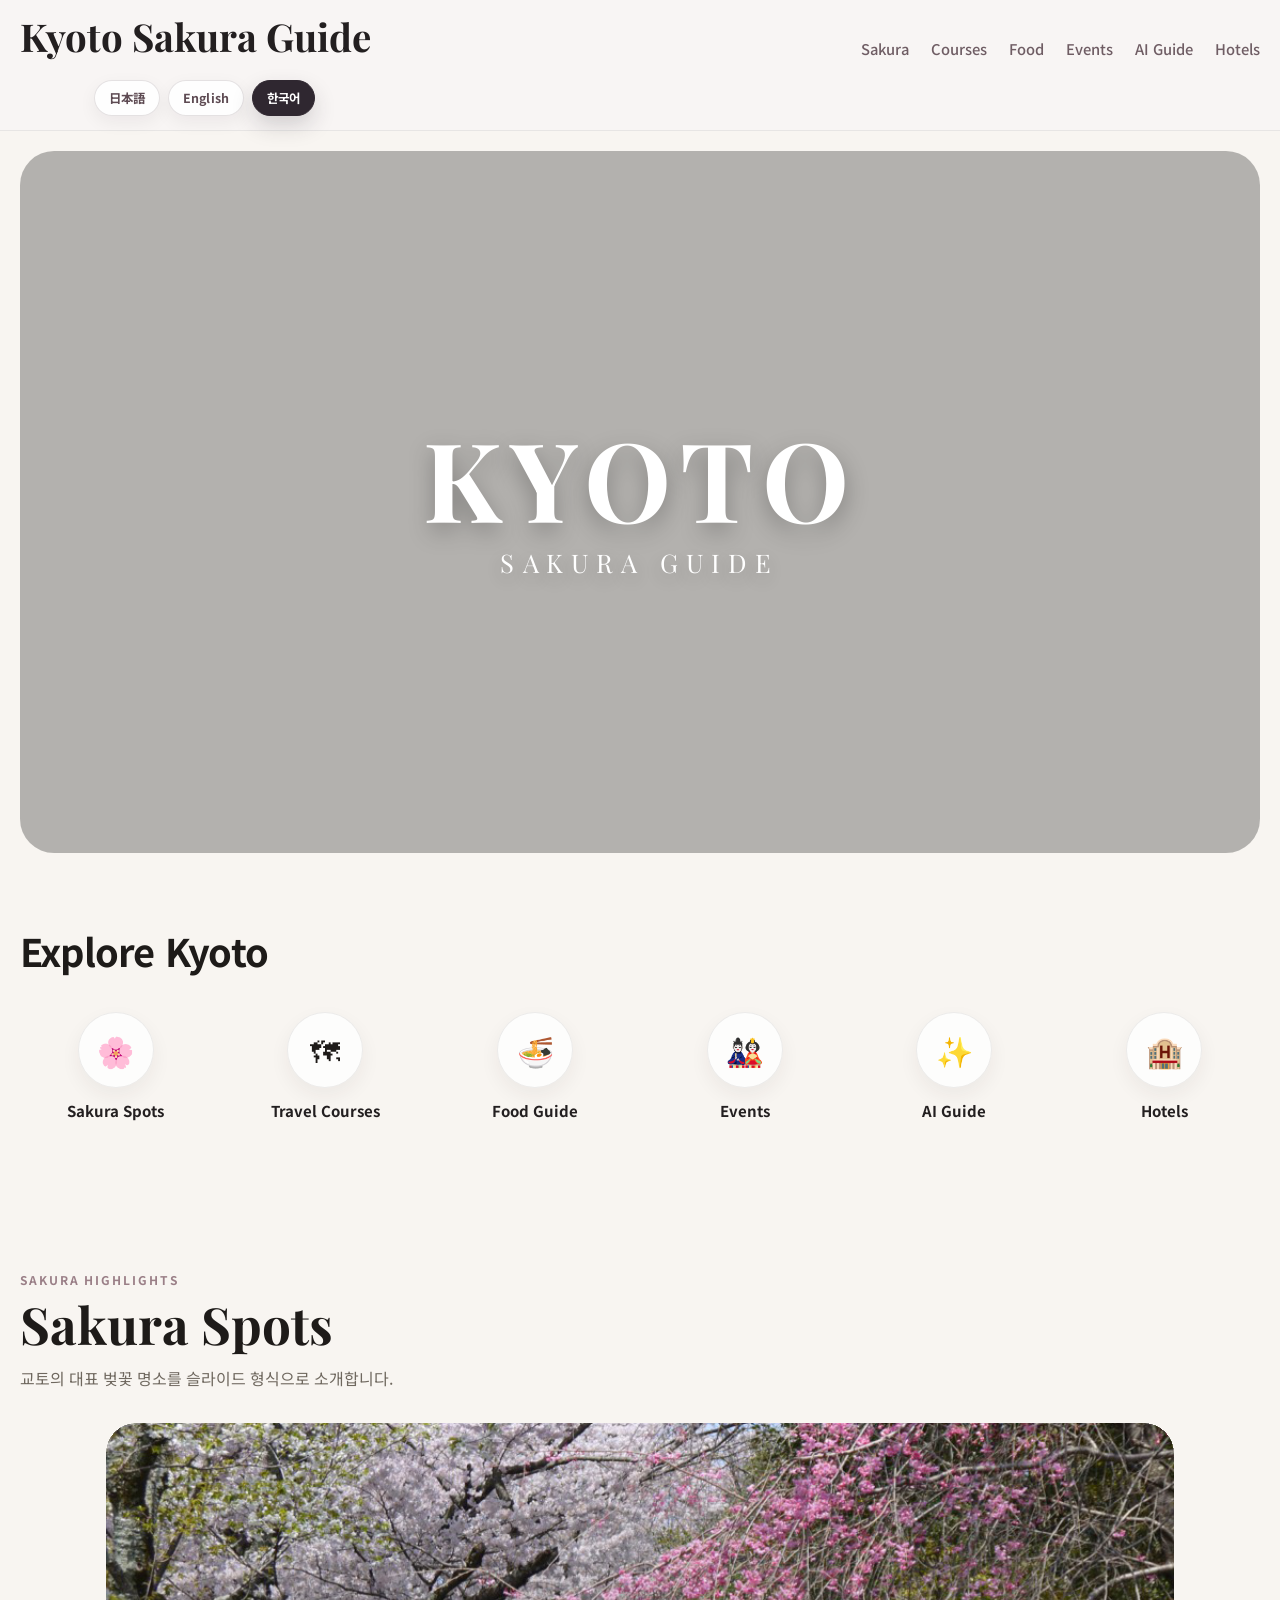
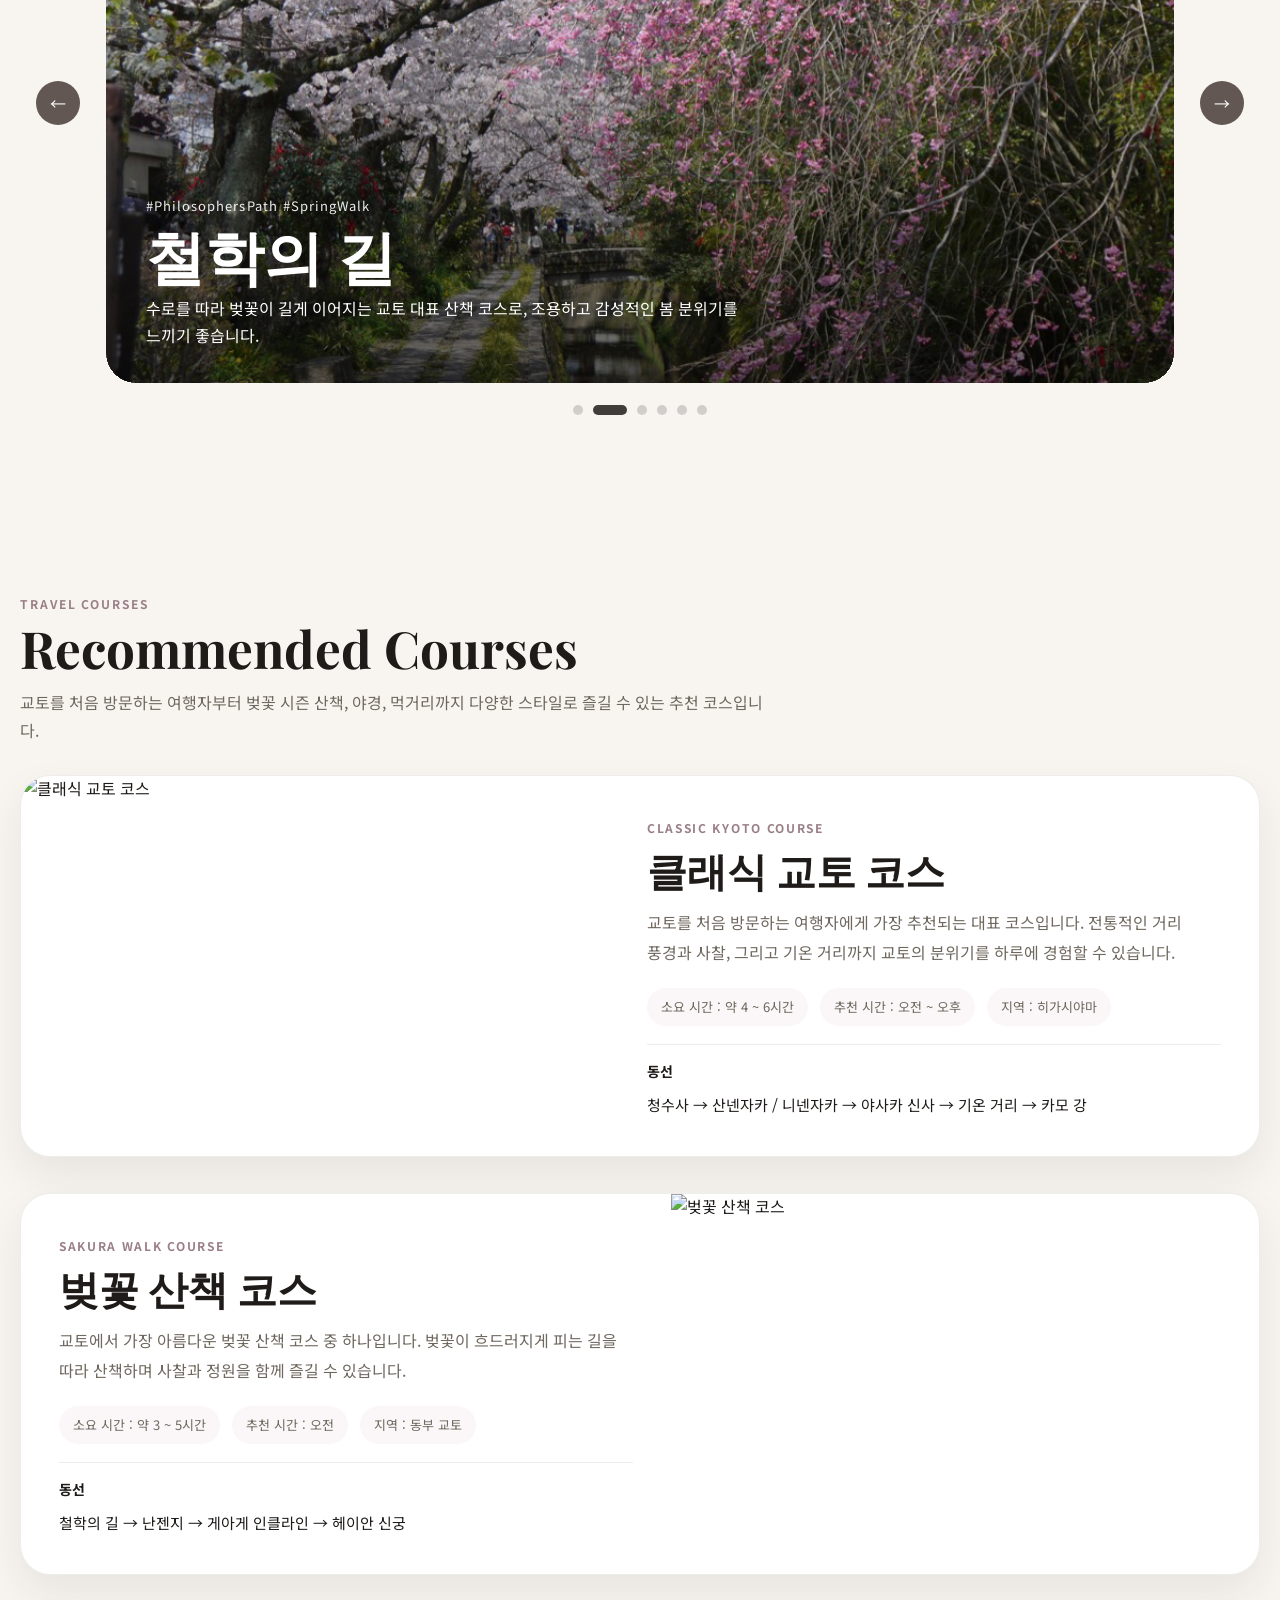
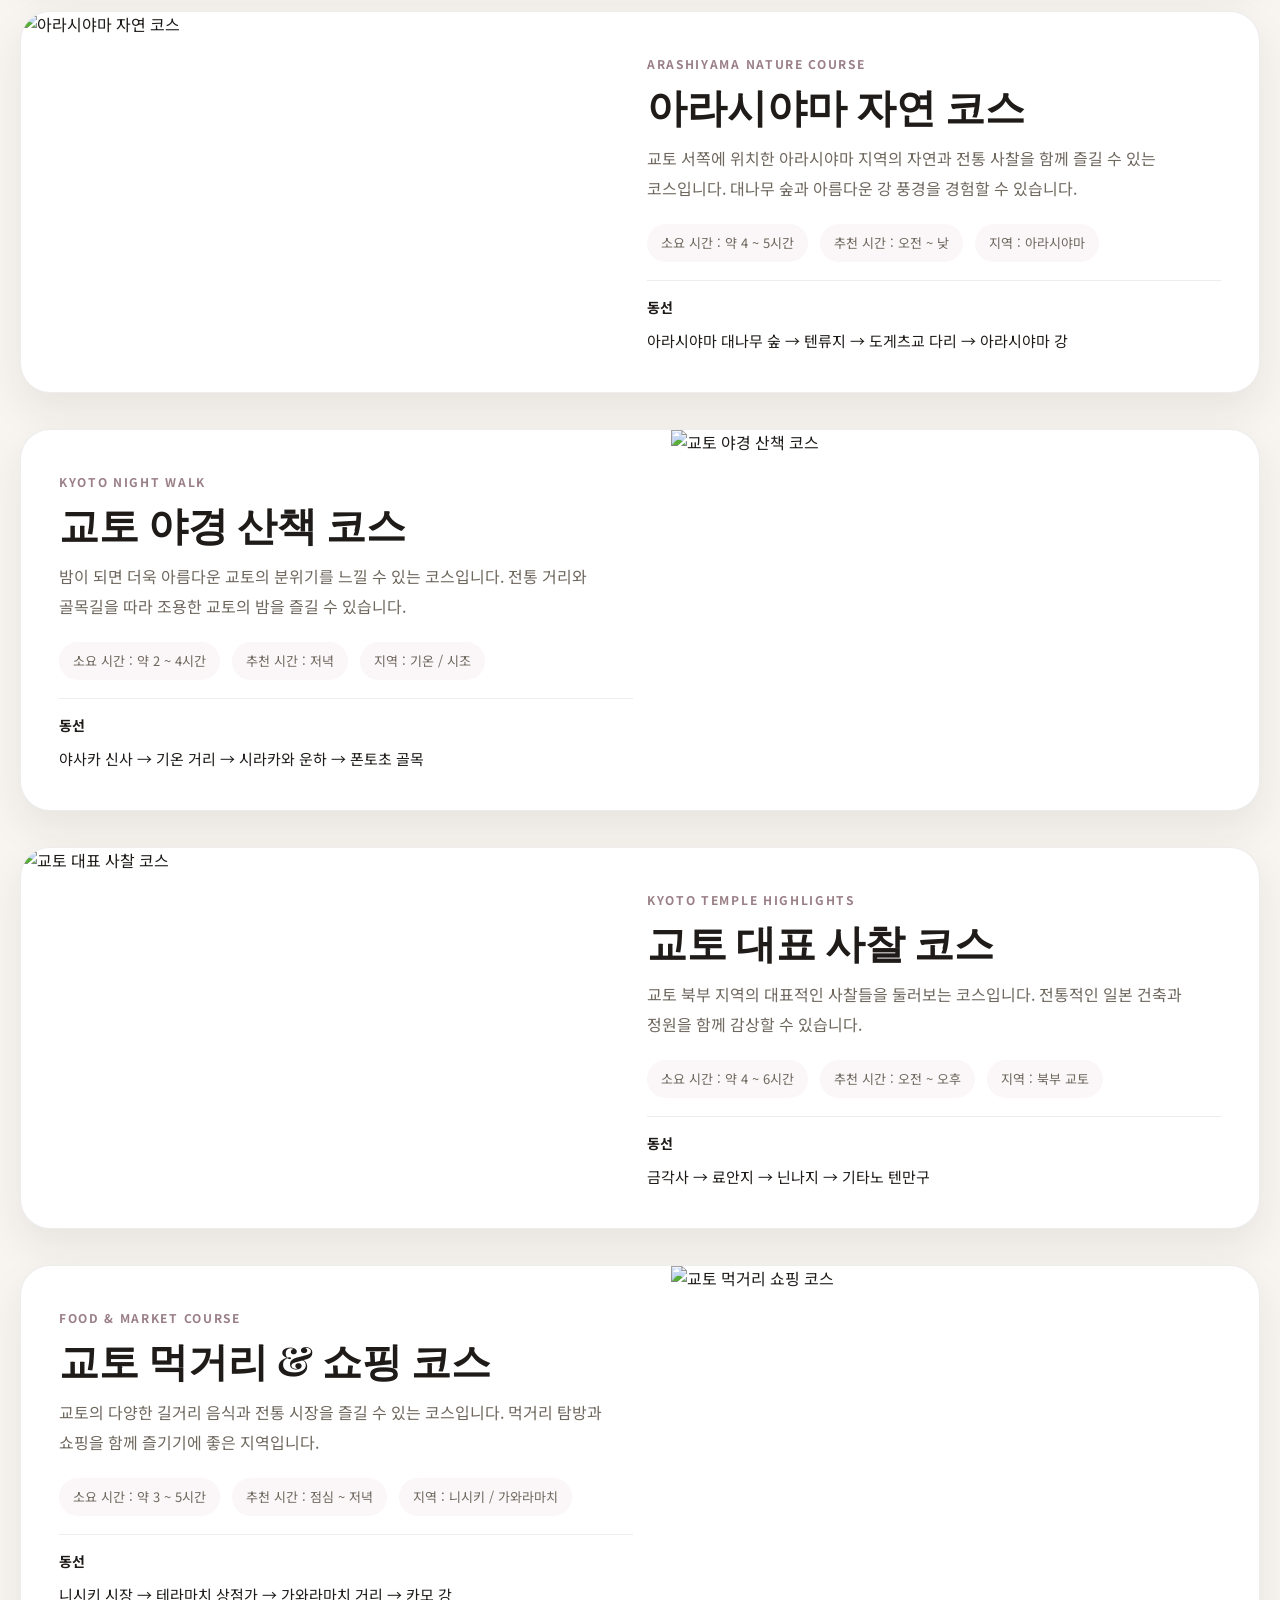
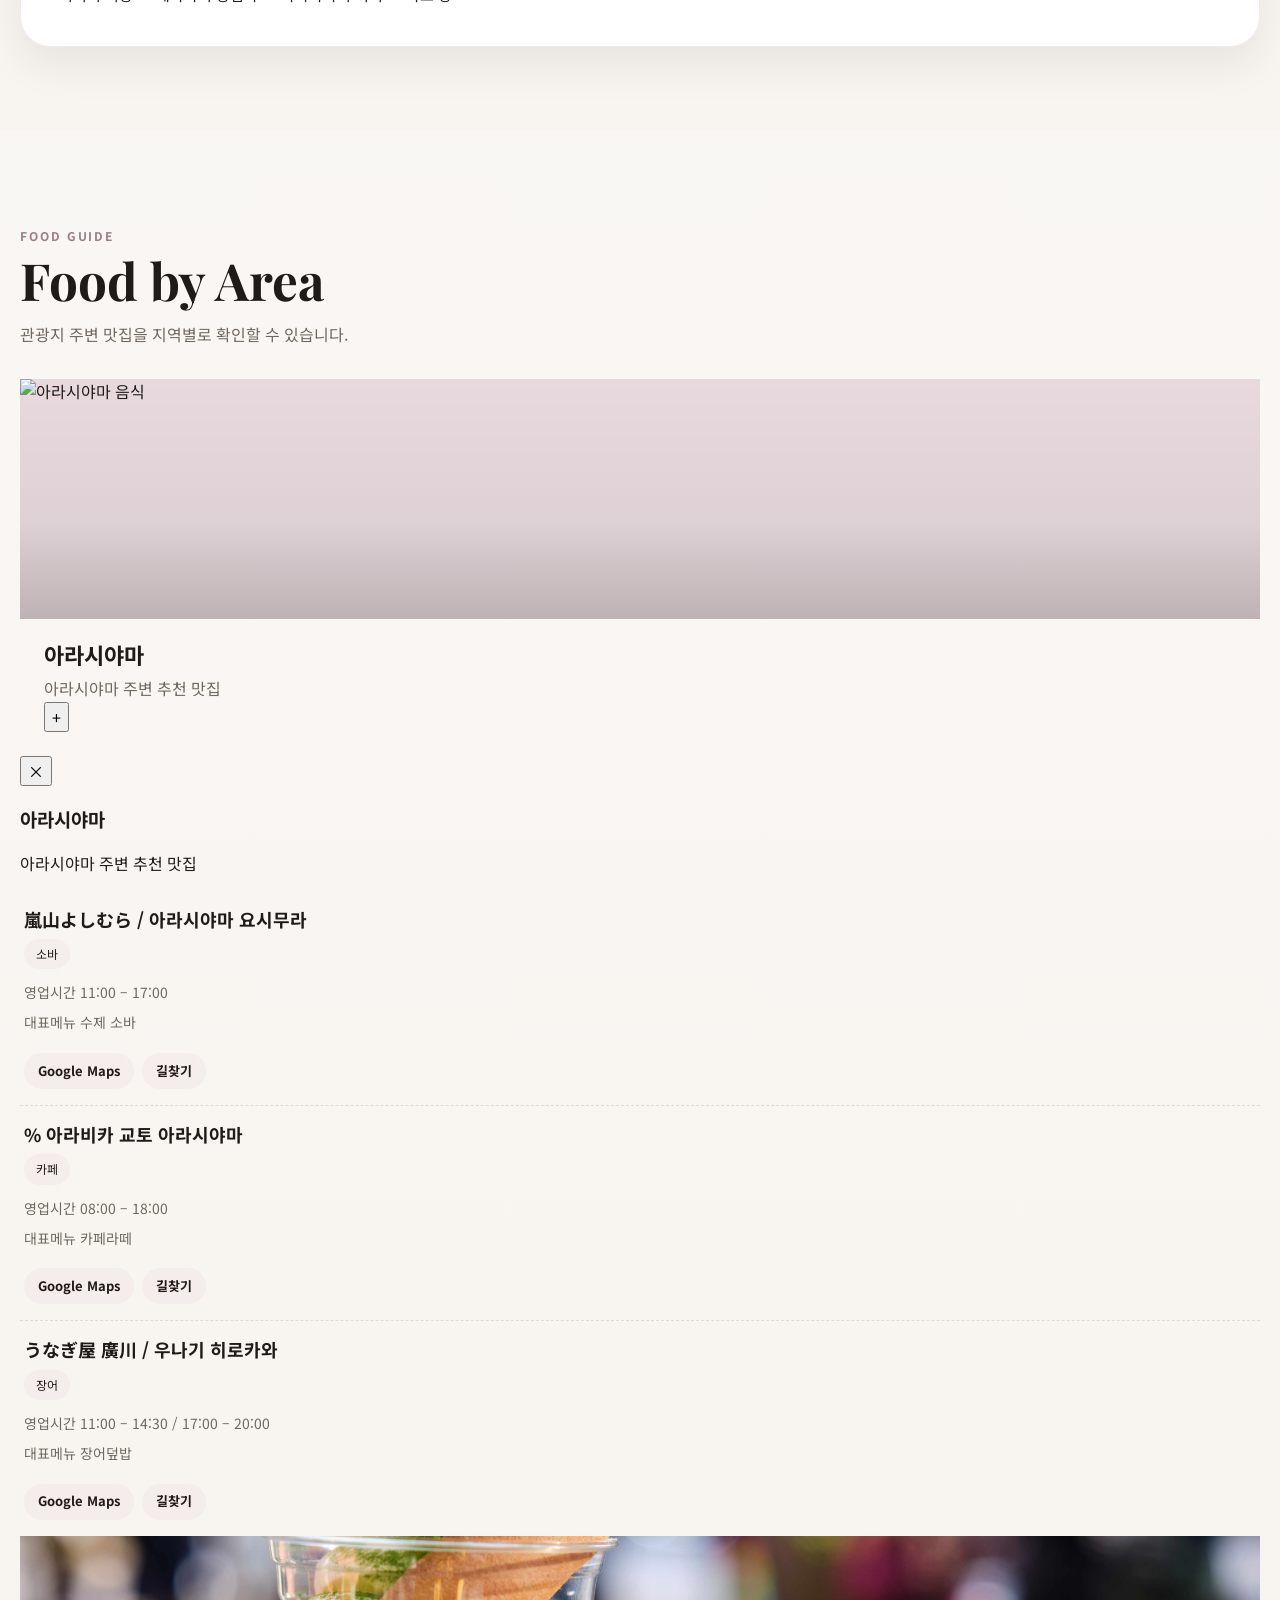
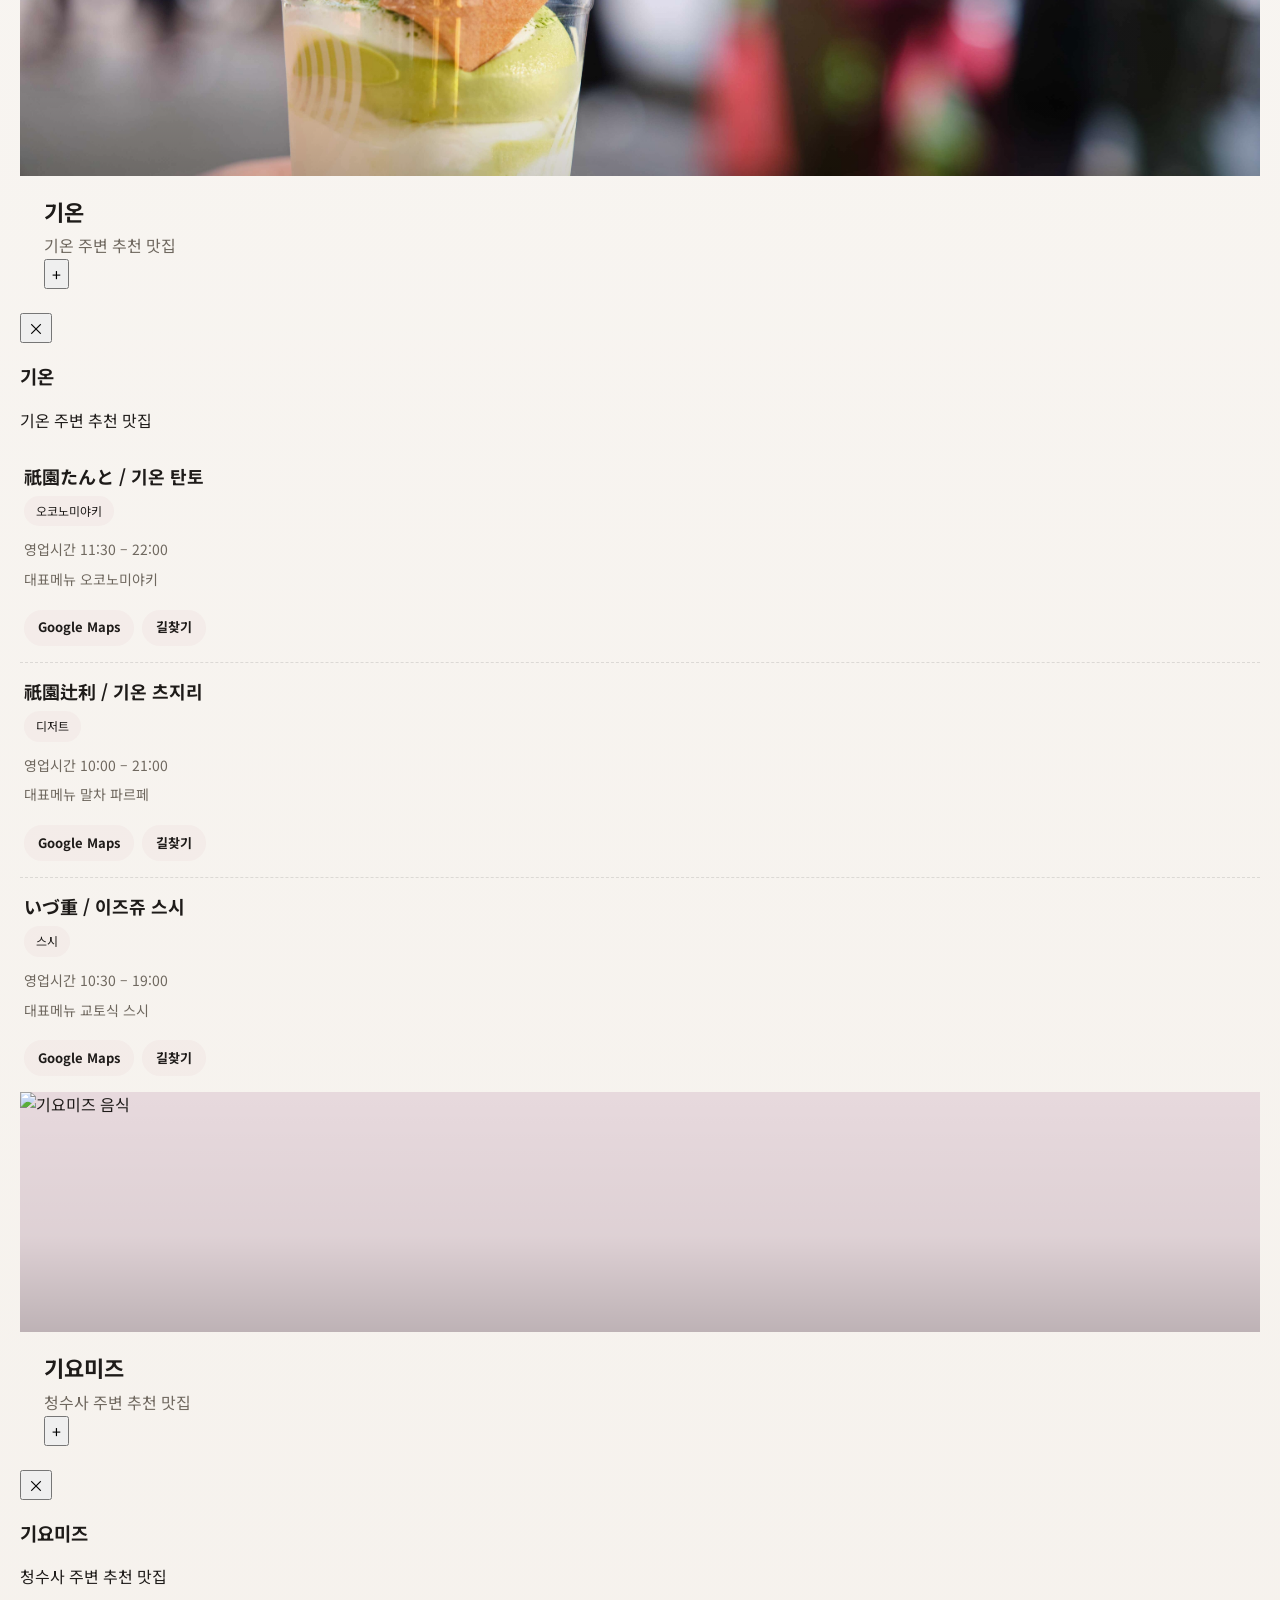
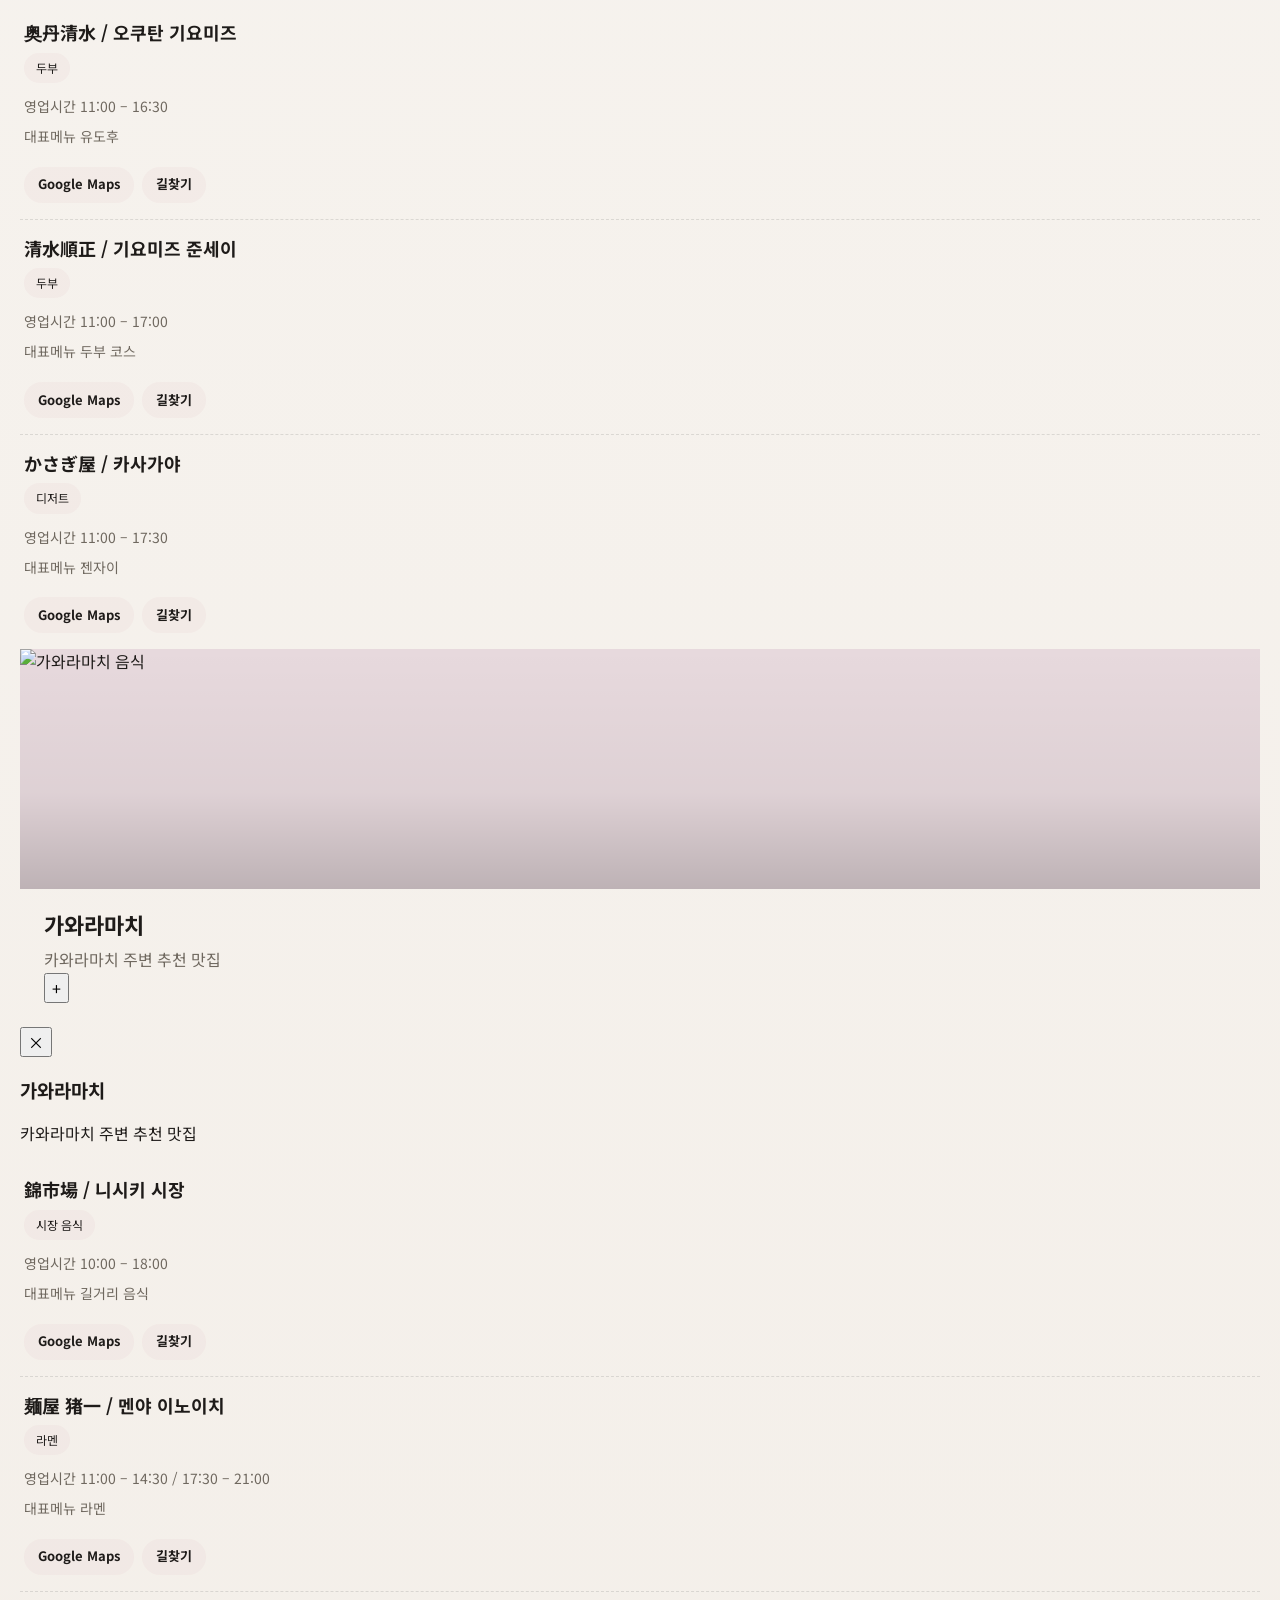
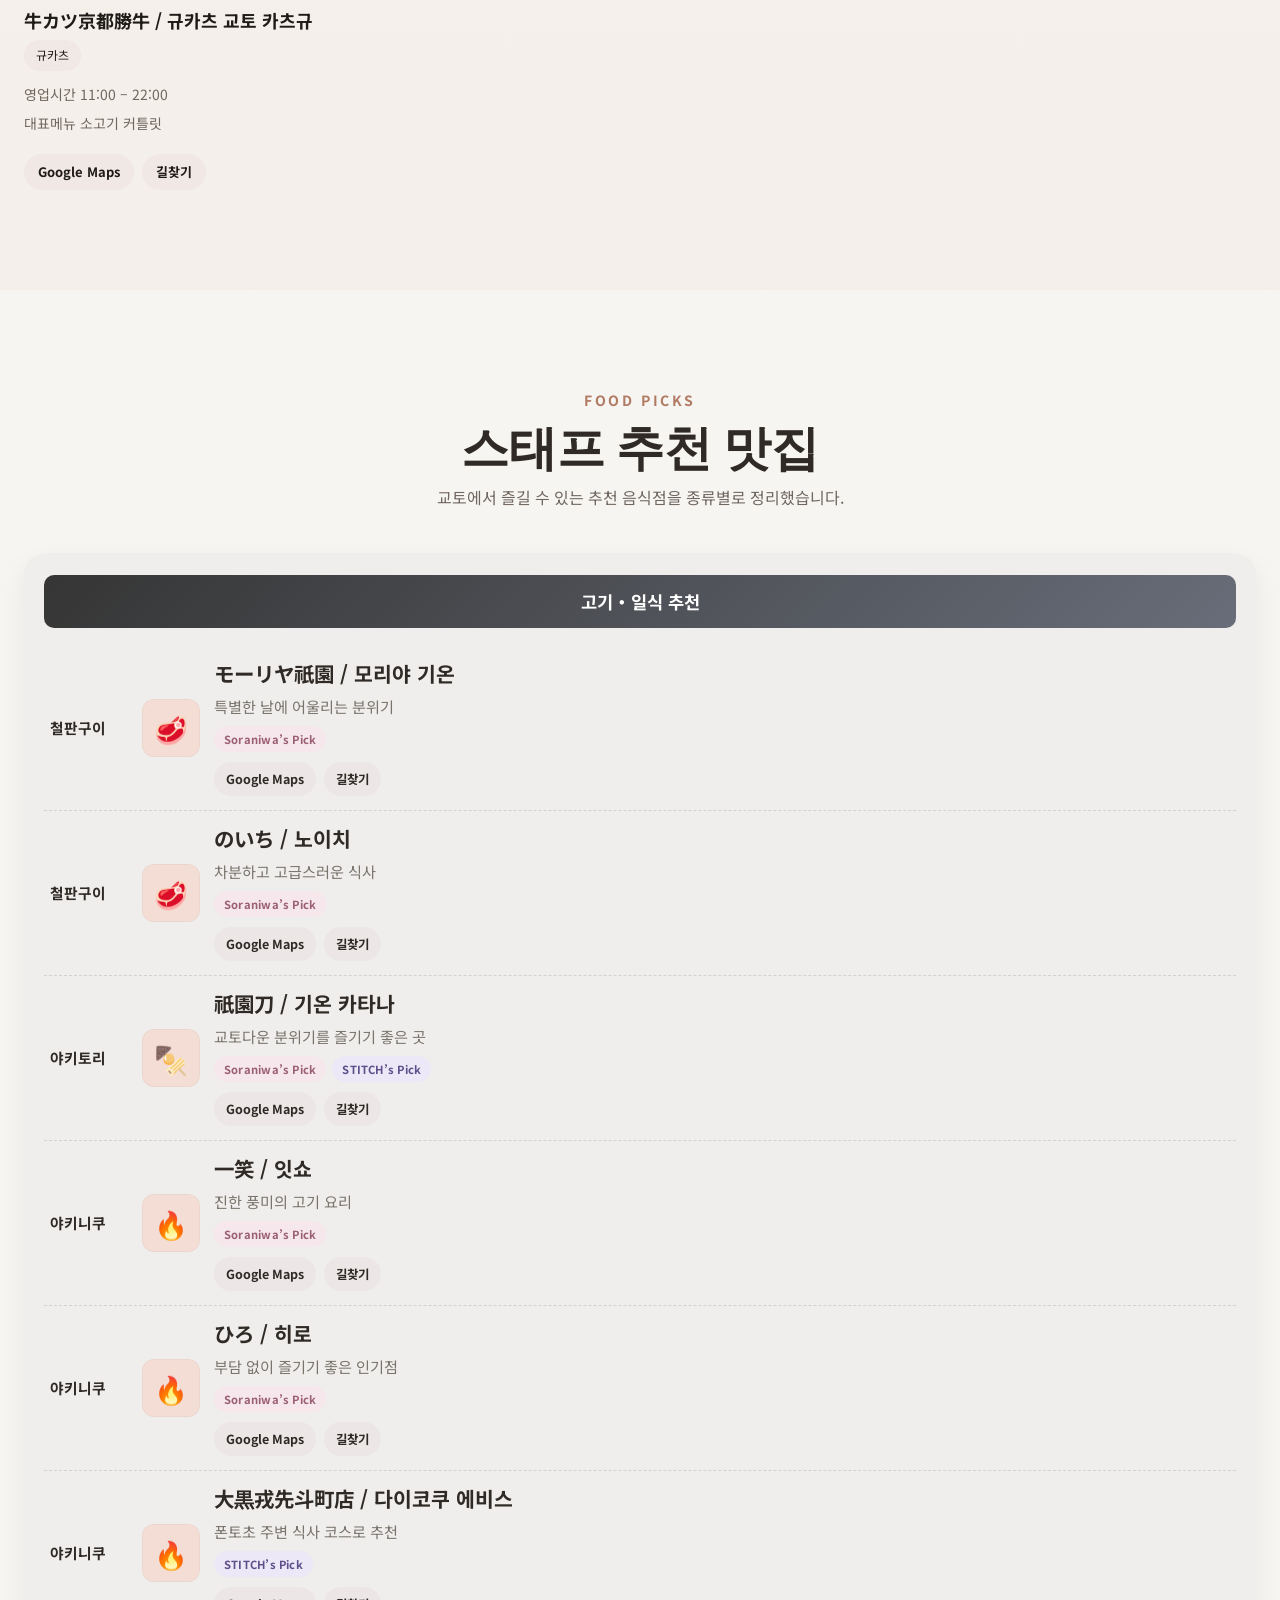
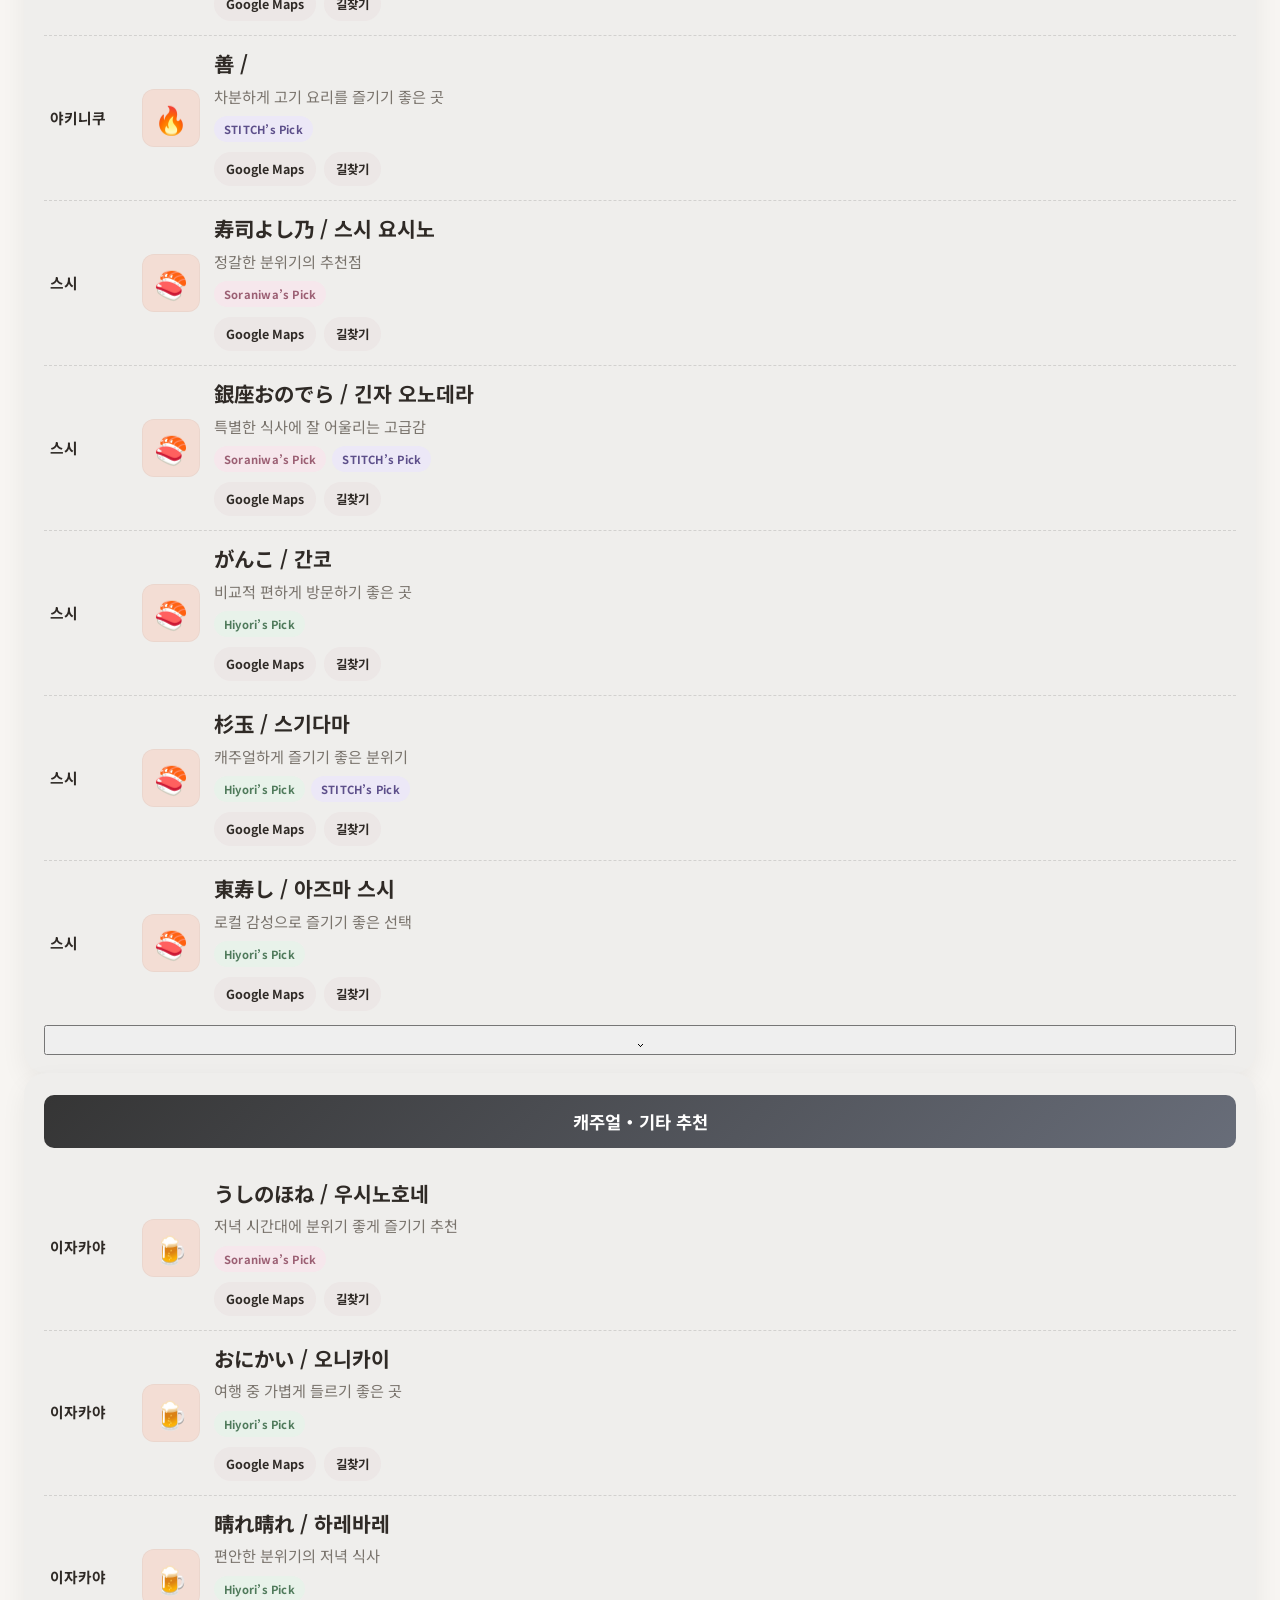
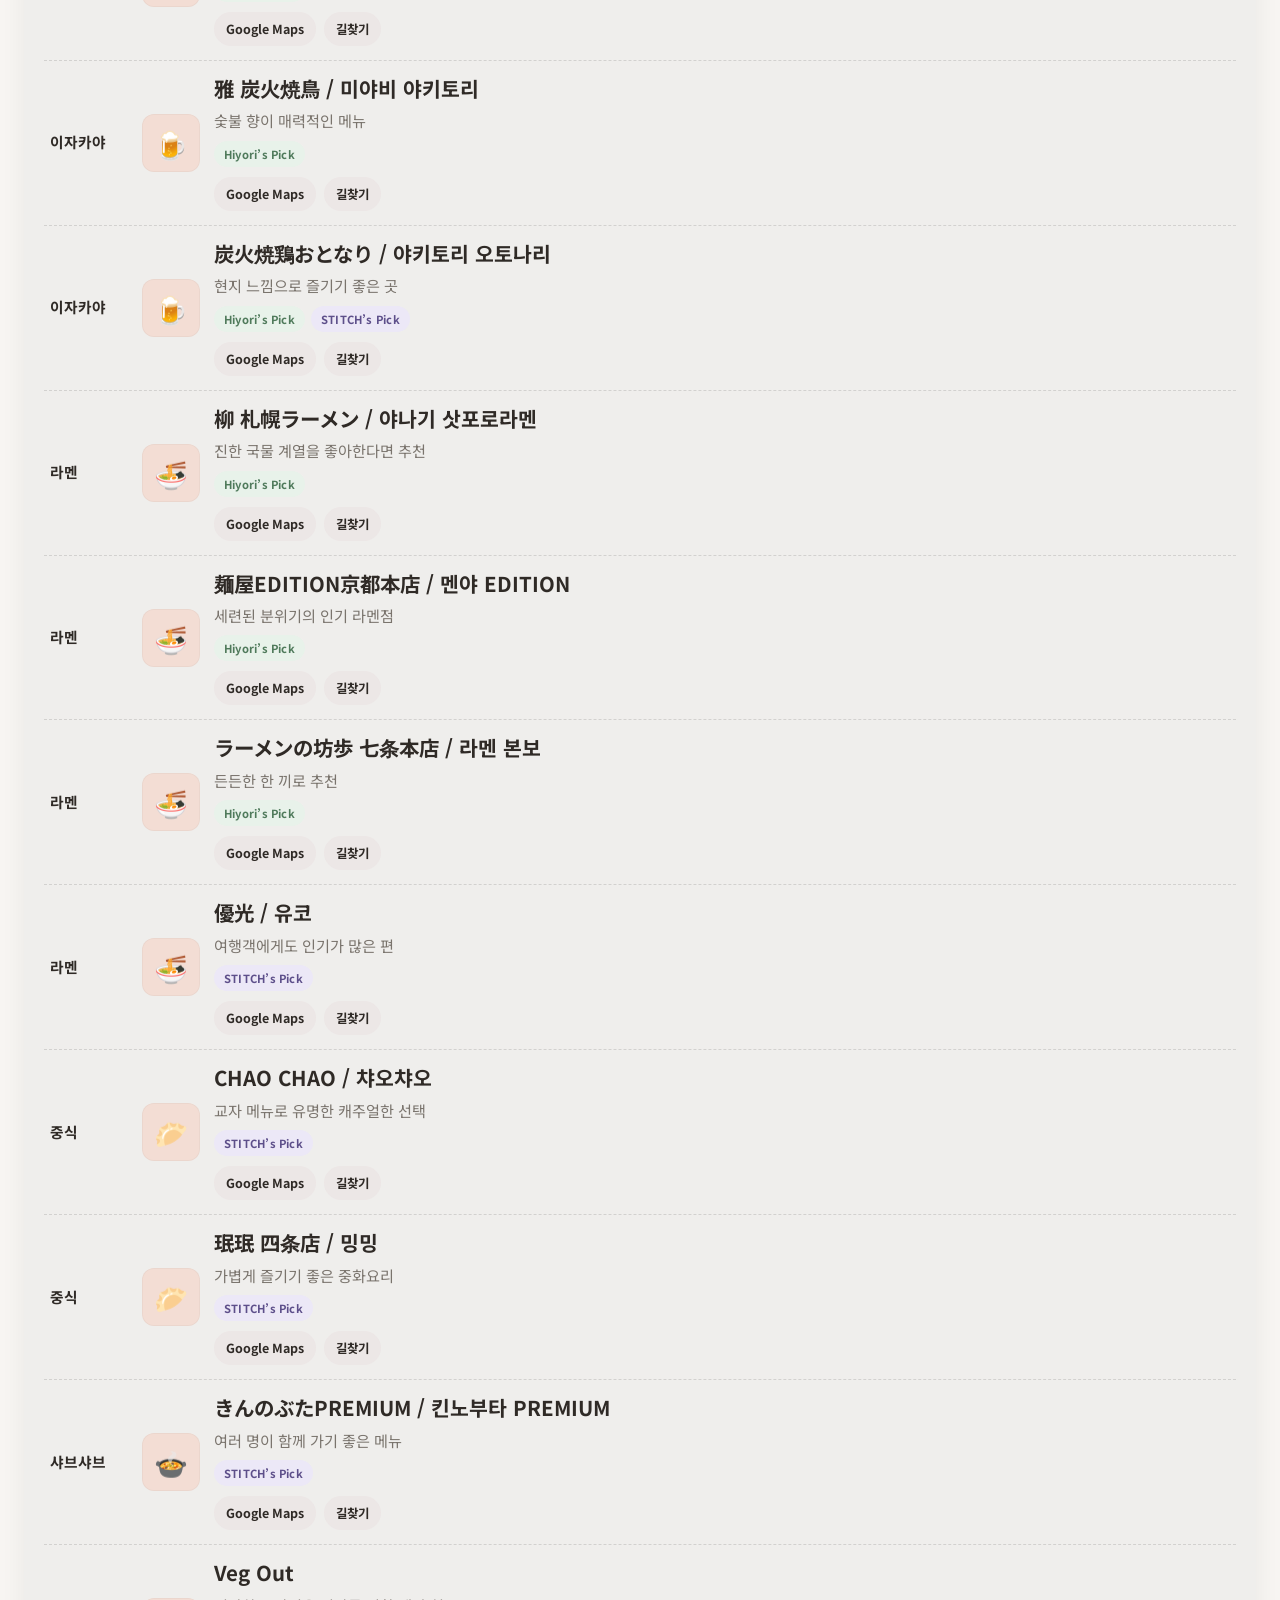
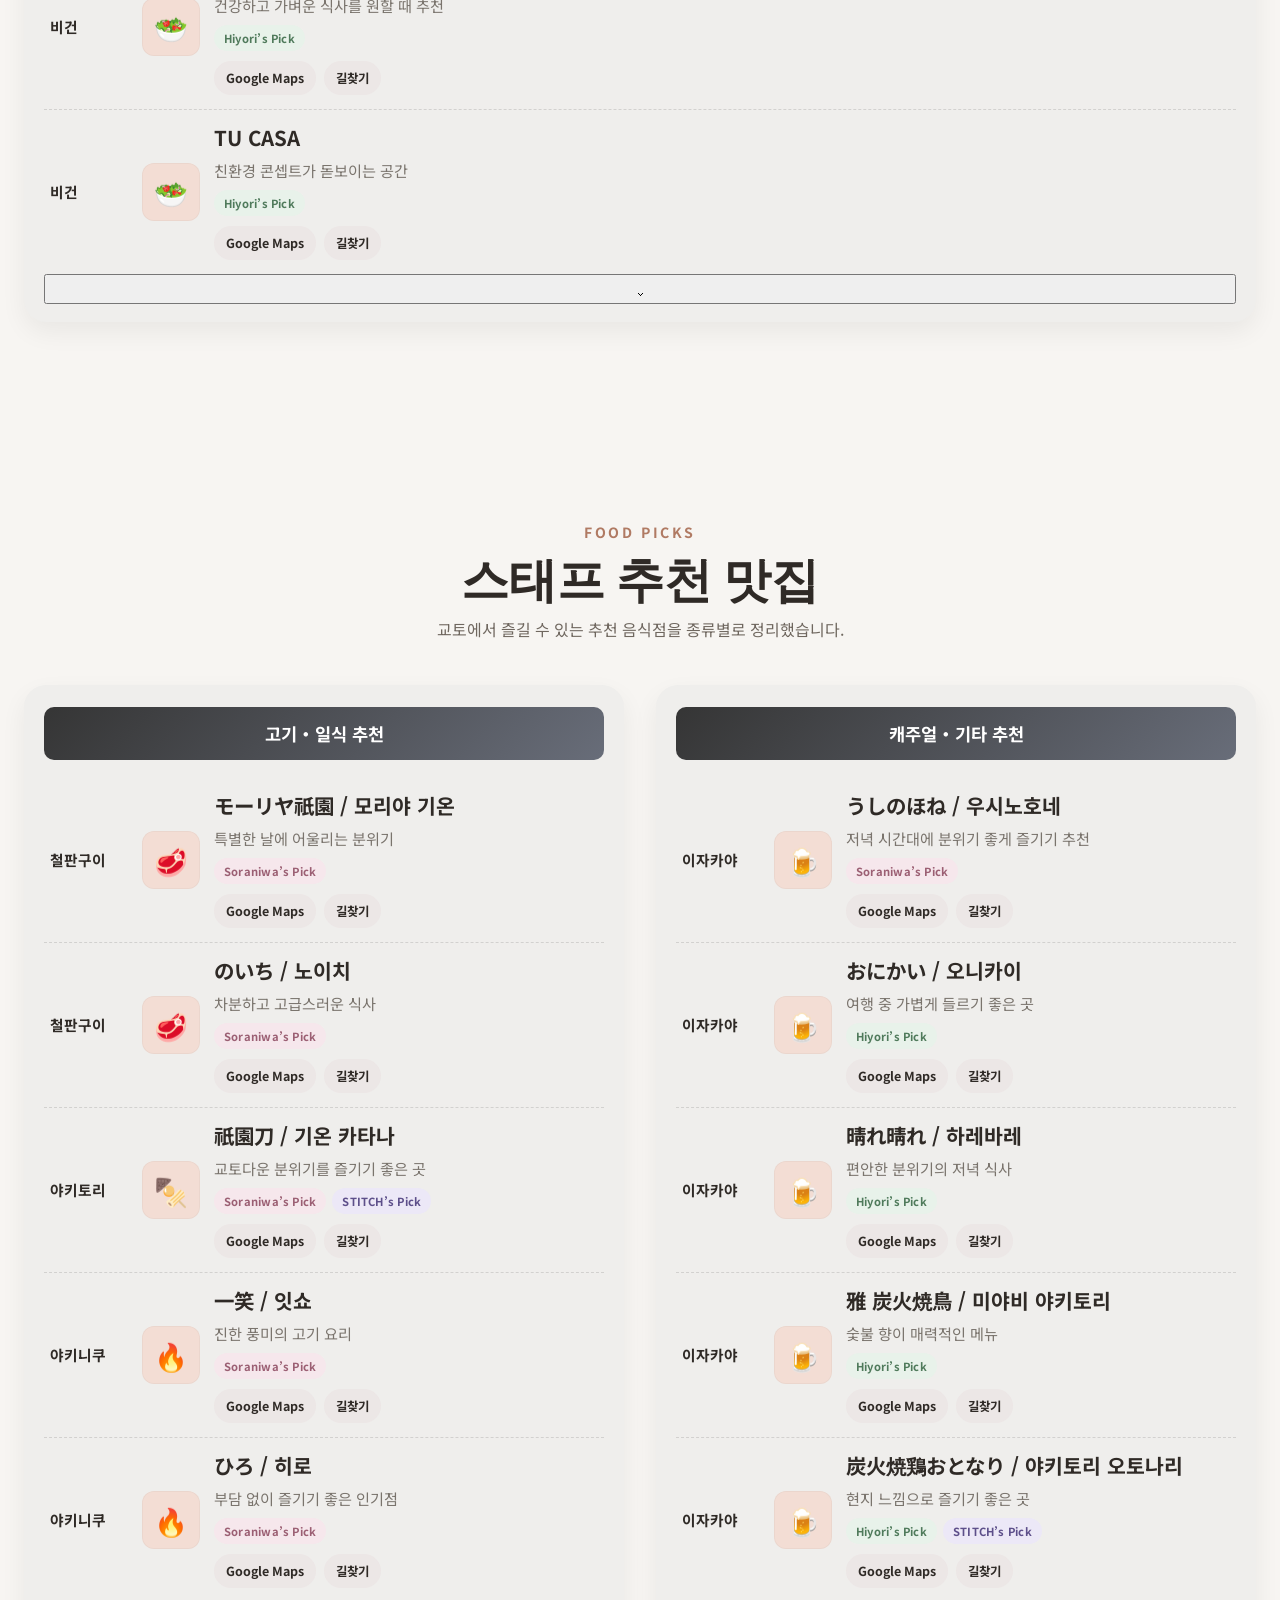
==== commit d39113f3: "index.html" ====
--- a/v2/index.html
+++ b/v2/index.html
@@ -354,8 +354,7 @@
   </div>
 </section>
 
-
-    <!-- FOOD -->
+<!-- FOOD -->
 <section id="food" class="content-section food-section soft-bg">
   <div class="container">
     <div class="section-heading">
@@ -364,23 +363,29 @@
       <p class="section-desc" data-i18n="food_desc">관광지 주변 맛집을 지역별로 확인할 수 있습니다.</p>
     </div>
 
-    <div class="food-area-grid">
+    <div class="food-flip-grid">
       <!-- Arashiyama -->
-      <div class="food-area-item">
-        <div class="food-area-card" data-area="arashiyama">
-          <div class="food-area-photo">
-            <img src="food-arashiyama.jpg" alt="Arashiyama food" data-i18n="food_area_1_alt" data-i18n-attr="alt">
-            <div class="food-area-photo-overlay"></div>
-          </div>
-          <div class="food-area-copy">
-            <h3 data-i18n="food_area_1_title">Arashiyama</h3>
-            <p data-i18n="food_area_1_desc">아라시야마 주변 추천 맛집</p>
-            <button class="food-toggle-btn" type="button" data-target="arashiyama-panel" data-i18n="food_toggle_symbol">+</button>
-          </div>
-        </div>
-
-        <div class="food-slide-panel" id="arashiyama-panel">
-          <div class="food-slide-inner">
+      <article class="food-flip-card" data-area="arashiyama">
+        <div class="food-flip-inner">
+          <div class="food-face food-face--front">
+            <div class="food-area-photo">
+              <img src="food-arashiyama.jpg" alt="Arashiyama food" data-i18n="food_area_1_alt" data-i18n-attr="alt">
+              <div class="food-area-photo-overlay"></div>
+            </div>
+            <div class="food-area-copy">
+              <h3 data-i18n="food_area_1_title">Arashiyama</h3>
+              <p data-i18n="food_area_1_desc">아라시야마 주변 추천 맛집</p>
+              <button class="food-flip-trigger" type="button" aria-label="Open">+</button>
+            </div>
+          </div>
+
+          <div class="food-face food-face--back">
+            <button class="food-flip-close" type="button" aria-label="Close">×</button>
+            <div class="food-back-head">
+              <h3 data-i18n="food_area_1_title">Arashiyama</h3>
+              <p data-i18n="food_area_1_desc">아라시야마 주변 추천 맛집</p>
+            </div>
+
             <div class="food-place-item">
               <h4 data-i18n="food_place_1_1_name">Arashiyama Yoshimura</h4>
               <span class="food-tag" data-i18n="food_place_1_1_tag">Soba</span>
@@ -415,24 +420,30 @@
             </div>
           </div>
         </div>
-      </div>
+      </article>
 
       <!-- Gion -->
-      <div class="food-area-item">
-        <div class="food-area-card" data-area="gion">
-          <div class="food-area-photo">
-            <img src="food-gion.jpg" alt="Gion food" data-i18n="food_area_2_alt" data-i18n-attr="alt">
-            <div class="food-area-photo-overlay"></div>
-          </div>
-          <div class="food-area-copy">
-            <h3 data-i18n="food_area_2_title">Gion</h3>
-            <p data-i18n="food_area_2_desc">기온 주변 추천 맛집</p>
-            <button class="food-toggle-btn" type="button" data-target="gion-panel" data-i18n="food_toggle_symbol">+</button>
-          </div>
-        </div>
-
-        <div class="food-slide-panel" id="gion-panel">
-          <div class="food-slide-inner">
+      <article class="food-flip-card" data-area="gion">
+        <div class="food-flip-inner">
+          <div class="food-face food-face--front">
+            <div class="food-area-photo">
+              <img src="food-gion.jpg" alt="Gion food" data-i18n="food_area_2_alt" data-i18n-attr="alt">
+              <div class="food-area-photo-overlay"></div>
+            </div>
+            <div class="food-area-copy">
+              <h3 data-i18n="food_area_2_title">Gion</h3>
+              <p data-i18n="food_area_2_desc">기온 주변 추천 맛집</p>
+              <button class="food-flip-trigger" type="button" aria-label="Open">+</button>
+            </div>
+          </div>
+
+          <div class="food-face food-face--back">
+            <button class="food-flip-close" type="button" aria-label="Close">×</button>
+            <div class="food-back-head">
+              <h3 data-i18n="food_area_2_title">Gion</h3>
+              <p data-i18n="food_area_2_desc">기온 주변 추천 맛집</p>
+            </div>
+
             <div class="food-place-item">
               <h4 data-i18n="food_place_2_1_name">Gion Tanto</h4>
               <span class="food-tag" data-i18n="food_place_2_1_tag">Okonomiyaki</span>
@@ -467,24 +478,30 @@
             </div>
           </div>
         </div>
-      </div>
+      </article>
 
       <!-- Kiyomizu -->
-      <div class="food-area-item">
-        <div class="food-area-card" data-area="kiyomizu">
-          <div class="food-area-photo">
-            <img src="food-kiyomizudera.jpg" alt="Kiyomizu food" data-i18n="food_area_3_alt" data-i18n-attr="alt">
-            <div class="food-area-photo-overlay"></div>
-          </div>
-          <div class="food-area-copy">
-            <h3 data-i18n="food_area_3_title">Kiyomizu</h3>
-            <p data-i18n="food_area_3_desc">청수사 주변 추천 맛집</p>
-            <button class="food-toggle-btn" type="button" data-target="kiyomizu-panel" data-i18n="food_toggle_symbol">+</button>
-          </div>
-        </div>
-
-        <div class="food-slide-panel" id="kiyomizu-panel">
-          <div class="food-slide-inner">
+      <article class="food-flip-card" data-area="kiyomizu">
+        <div class="food-flip-inner">
+          <div class="food-face food-face--front">
+            <div class="food-area-photo">
+              <img src="food-kiyomizudera.jpg" alt="Kiyomizu food" data-i18n="food_area_3_alt" data-i18n-attr="alt">
+              <div class="food-area-photo-overlay"></div>
+            </div>
+            <div class="food-area-copy">
+              <h3 data-i18n="food_area_3_title">Kiyomizu</h3>
+              <p data-i18n="food_area_3_desc">청수사 주변 추천 맛집</p>
+              <button class="food-flip-trigger" type="button" aria-label="Open">+</button>
+            </div>
+          </div>
+
+          <div class="food-face food-face--back">
+            <button class="food-flip-close" type="button" aria-label="Close">×</button>
+            <div class="food-back-head">
+              <h3 data-i18n="food_area_3_title">Kiyomizu</h3>
+              <p data-i18n="food_area_3_desc">청수사 주변 추천 맛집</p>
+            </div>
+
             <div class="food-place-item">
               <h4 data-i18n="food_place_3_1_name">Okutan Kiyomizu</h4>
               <span class="food-tag" data-i18n="food_place_3_1_tag">Tofu</span>
@@ -519,24 +536,30 @@
             </div>
           </div>
         </div>
-      </div>
+      </article>
 
       <!-- Kawaramachi -->
-      <div class="food-area-item">
-        <div class="food-area-card" data-area="kawaramachi">
-          <div class="food-area-photo">
-            <img src="food-nishiki.jpg" alt="Kawaramachi food" data-i18n="food_area_4_alt" data-i18n-attr="alt">
-            <div class="food-area-photo-overlay"></div>
-          </div>
-          <div class="food-area-copy">
-            <h3 data-i18n="food_area_4_title">Kawaramachi</h3>
-            <p data-i18n="food_area_4_desc">카와라마치 주변 추천 맛집</p>
-            <button class="food-toggle-btn" type="button" data-target="kawaramachi-panel" data-i18n="food_toggle_symbol">+</button>
-          </div>
-        </div>
-
-        <div class="food-slide-panel" id="kawaramachi-panel">
-          <div class="food-slide-inner">
+      <article class="food-flip-card" data-area="kawaramachi">
+        <div class="food-flip-inner">
+          <div class="food-face food-face--front">
+            <div class="food-area-photo">
+              <img src="food-nishiki.jpg" alt="Kawaramachi food" data-i18n="food_area_4_alt" data-i18n-attr="alt">
+              <div class="food-area-photo-overlay"></div>
+            </div>
+            <div class="food-area-copy">
+              <h3 data-i18n="food_area_4_title">Kawaramachi</h3>
+              <p data-i18n="food_area_4_desc">카와라마치 주변 추천 맛집</p>
+              <button class="food-flip-trigger" type="button" aria-label="Open">+</button>
+            </div>
+          </div>
+
+          <div class="food-face food-face--back">
+            <button class="food-flip-close" type="button" aria-label="Close">×</button>
+            <div class="food-back-head">
+              <h3 data-i18n="food_area_4_title">Kawaramachi</h3>
+              <p data-i18n="food_area_4_desc">카와라마치 주변 추천 맛집</p>
+            </div>
+
             <div class="food-place-item">
               <h4 data-i18n="food_place_4_1_name">Nishiki Market</h4>
               <span class="food-tag" data-i18n="food_place_4_1_tag">Market Food</span>
@@ -571,10 +594,429 @@
             </div>
           </div>
         </div>
+      </article>
+    </div>
+  </div>
+</section>
+
+<section class="food-ranking" id="food-ranking">
+  <div class="section-heading">
+    <p class="section-label" data-i18n="food_ranking_label">Food Picks</p>
+    <h2 data-i18n="food_ranking_title">스태프 추천 맛집</h2>
+    <p class="section-desc" data-i18n="food_ranking_desc">
+      교토에서 즐길 수 있는 추천 음식점을 종류별로 정리했습니다.
+    </p>
+  </div>
+
+  <div class="staff-pick-stack">
+    <!-- BOARD 1 -->
+    <div class="ranking-board ranking-board--stack">
+      <div class="ranking-board-title" data-i18n="food_ranking_board_left">고기・일식 추천</div>
+
+      <div class="ranking-list">
+        <!-- visible -->
+        <div class="ranking-item">
+          <div class="ranking-number" data-i18n="food_rank_1_category">鉄板焼き</div>
+          <div class="ranking-icon">🥩</div>
+          <div class="ranking-text">
+            <h3 data-i18n="food_rank_1_name">モーリヤ祇園</h3>
+            <p data-i18n="food_rank_1_desc">철판요리 / 특별한 날에 어울리는 분위기</p>
+            <div class="ranking-picks"><span class="pick-tag soraniwa">Soraniwa’s Pick</span></div>
+            <div class="ranking-links">
+              <a href="https://www.google.com/maps/search/?api=1&query=モーリヤ祇園 Kyoto" target="_blank" rel="noopener noreferrer">Google Maps</a>
+              <a href="https://www.google.com/maps/dir/?api=1&destination=モーリヤ祇園 Kyoto&travelmode=walking" target="_blank" rel="noopener noreferrer" data-i18n="directions_label">Directions</a>
+            </div>
+          </div>
+        </div>
+
+        <div class="ranking-item">
+          <div class="ranking-number" data-i18n="food_rank_2_category">鉄板焼き</div>
+          <div class="ranking-icon">🥩</div>
+          <div class="ranking-text">
+            <h3 data-i18n="food_rank_2_name">のいち</h3>
+            <p data-i18n="food_rank_2_desc">철판요리 / 차분하고 고급스러운 식사</p>
+            <div class="ranking-picks"><span class="pick-tag soraniwa">Soraniwa’s Pick</span></div>
+            <div class="ranking-links">
+              <a href="https://www.google.com/maps/search/?api=1&query=のいち Kyoto" target="_blank" rel="noopener noreferrer">Google Maps</a>
+              <a href="https://www.google.com/maps/dir/?api=1&destination=のいち Kyoto&travelmode=walking" target="_blank" rel="noopener noreferrer" data-i18n="directions_label">Directions</a>
+            </div>
+          </div>
+        </div>
+
+        <div class="ranking-item">
+          <div class="ranking-number" data-i18n="food_rank_3_category">焼き鳥</div>
+          <div class="ranking-icon">🍢</div>
+          <div class="ranking-text">
+            <h3 data-i18n="food_rank_3_name">祇園刀</h3>
+            <p data-i18n="food_rank_3_desc">야키토리 / 교토다운 분위기를 즐기기 좋은 곳</p>
+            <div class="ranking-picks">
+              <span class="pick-tag soraniwa">Soraniwa’s Pick</span>
+              <span class="pick-tag stitch">STITCH’s Pick</span>
+            </div>
+            <div class="ranking-links">
+              <a href="https://www.google.com/maps/search/?api=1&query=祇園刀 Kyoto" target="_blank" rel="noopener noreferrer">Google Maps</a>
+              <a href="https://www.google.com/maps/dir/?api=1&destination=祇園刀 Kyoto&travelmode=walking" target="_blank" rel="noopener noreferrer" data-i18n="directions_label">Directions</a>
+            </div>
+          </div>
+        </div>
+
+        <div class="ranking-item">
+          <div class="ranking-number" data-i18n="food_rank_4_category">焼肉</div>
+          <div class="ranking-icon">🔥</div>
+          <div class="ranking-text">
+            <h3 data-i18n="food_rank_4_name">一笑</h3>
+            <p data-i18n="food_rank_4_desc">야키니쿠 / 진한 풍미의 고기 요리</p>
+            <div class="ranking-picks"><span class="pick-tag soraniwa">Soraniwa’s Pick</span></div>
+            <div class="ranking-links">
+              <a href="https://www.google.com/maps/search/?api=1&query=一笑 Kyoto" target="_blank" rel="noopener noreferrer">Google Maps</a>
+              <a href="https://www.google.com/maps/dir/?api=1&destination=一笑 Kyoto&travelmode=walking" target="_blank" rel="noopener noreferrer" data-i18n="directions_label">Directions</a>
+            </div>
+          </div>
+        </div>
+
+        <div class="ranking-item">
+          <div class="ranking-number" data-i18n="food_rank_5_category">焼肉</div>
+          <div class="ranking-icon">🔥</div>
+          <div class="ranking-text">
+            <h3 data-i18n="food_rank_5_name">ひろ</h3>
+            <p data-i18n="food_rank_5_desc">야키니쿠 / 부담 없이 즐기기 좋은 인기점</p>
+            <div class="ranking-picks"><span class="pick-tag soraniwa">Soraniwa’s Pick</span></div>
+            <div class="ranking-links">
+              <a href="https://www.google.com/maps/search/?api=1&query=ひろ 焼肉 Kyoto" target="_blank" rel="noopener noreferrer">Google Maps</a>
+              <a href="https://www.google.com/maps/dir/?api=1&destination=ひろ 焼肉 Kyoto&travelmode=walking" target="_blank" rel="noopener noreferrer" data-i18n="directions_label">Directions</a>
+            </div>
+          </div>
+        </div>
+
+        <!-- hidden -->
+        <div class="staff-more">
+          <div class="ranking-item">
+            <div class="ranking-number" data-i18n="food_rank_6_category">焼肉</div>
+            <div class="ranking-icon">🔥</div>
+            <div class="ranking-text">
+              <h3 data-i18n="food_rank_6_name">大黒戎先斗町店</h3>
+              <p data-i18n="food_rank_6_desc">야키니쿠 / 폰토초 주변 식사 코스로 추천</p>
+              <div class="ranking-picks"><span class="pick-tag stitch">STITCH’s Pick</span></div>
+              <div class="ranking-links">
+                <a href="https://www.google.com/maps/search/?api=1&query=大黒戎先斗町店 Kyoto" target="_blank" rel="noopener noreferrer">Google Maps</a>
+                <a href="https://www.google.com/maps/dir/?api=1&destination=大黒戎先斗町店 Kyoto&travelmode=walking" target="_blank" rel="noopener noreferrer" data-i18n="directions_label">Directions</a>
+              </div>
+            </div>
+          </div>
+
+          <div class="ranking-item">
+            <div class="ranking-number" data-i18n="food_rank_7_category">焼肉</div>
+            <div class="ranking-icon">🔥</div>
+            <div class="ranking-text">
+              <h3 data-i18n="food_rank_7_name">善</h3>
+              <p data-i18n="food_rank_7_desc">야키니쿠 / 차분하게 고기 요리를 즐기기 좋은 곳</p>
+              <div class="ranking-picks"><span class="pick-tag stitch">STITCH’s Pick</span></div>
+              <div class="ranking-links">
+                <a href="https://www.google.com/maps/search/?api=1&query=善 焼肉 Kyoto" target="_blank" rel="noopener noreferrer">Google Maps</a>
+                <a href="https://www.google.com/maps/dir/?api=1&destination=善 焼肉 Kyoto&travelmode=walking" target="_blank" rel="noopener noreferrer" data-i18n="directions_label">Directions</a>
+              </div>
+            </div>
+          </div>
+
+          <div class="ranking-item">
+            <div class="ranking-number" data-i18n="food_rank_8_category">お寿司</div>
+            <div class="ranking-icon">🍣</div>
+            <div class="ranking-text">
+              <h3 data-i18n="food_rank_8_name">寿司よし乃</h3>
+              <p data-i18n="food_rank_8_desc">스시 / 정갈한 분위기의 추천점</p>
+              <div class="ranking-picks"><span class="pick-tag soraniwa">Soraniwa’s Pick</span></div>
+              <div class="ranking-links">
+                <a href="https://www.google.com/maps/search/?api=1&query=寿司よし乃 Kyoto" target="_blank" rel="noopener noreferrer">Google Maps</a>
+                <a href="https://www.google.com/maps/dir/?api=1&destination=寿司よし乃 Kyoto&travelmode=walking" target="_blank" rel="noopener noreferrer" data-i18n="directions_label">Directions</a>
+              </div>
+            </div>
+          </div>
+
+          <div class="ranking-item">
+            <div class="ranking-number" data-i18n="food_rank_9_category">お寿司</div>
+            <div class="ranking-icon">🍣</div>
+            <div class="ranking-text">
+              <h3 data-i18n="food_rank_9_name">銀座おのでら</h3>
+              <p data-i18n="food_rank_9_desc">스시 / 특별한 식사에 잘 어울리는 고급감</p>
+              <div class="ranking-picks">
+                <span class="pick-tag soraniwa">Soraniwa’s Pick</span>
+                <span class="pick-tag stitch">STITCH’s Pick</span>
+              </div>
+              <div class="ranking-links">
+                <a href="https://www.google.com/maps/search/?api=1&query=銀座おのでら Kyoto" target="_blank" rel="noopener noreferrer">Google Maps</a>
+                <a href="https://www.google.com/maps/dir/?api=1&destination=銀座おのでら Kyoto&travelmode=walking" target="_blank" rel="noopener noreferrer" data-i18n="directions_label">Directions</a>
+              </div>
+            </div>
+          </div>
+
+          <div class="ranking-item">
+            <div class="ranking-number" data-i18n="food_rank_10_category">お寿司</div>
+            <div class="ranking-icon">🍣</div>
+            <div class="ranking-text">
+              <h3 data-i18n="food_rank_10_name">がんこ</h3>
+              <p data-i18n="food_rank_10_desc">스시 / 비교적 편하게 방문하기 좋은 곳</p>
+              <div class="ranking-picks"><span class="pick-tag hiyori">Hiyori’s Pick</span></div>
+              <div class="ranking-links">
+                <a href="https://www.google.com/maps/search/?api=1&query=がんこ 寿司 Kyoto" target="_blank" rel="noopener noreferrer">Google Maps</a>
+                <a href="https://www.google.com/maps/dir/?api=1&destination=がんこ 寿司 Kyoto&travelmode=walking" target="_blank" rel="noopener noreferrer" data-i18n="directions_label">Directions</a>
+              </div>
+            </div>
+          </div>
+
+          <div class="ranking-item">
+            <div class="ranking-number" data-i18n="food_rank_11_category">お寿司</div>
+            <div class="ranking-icon">🍣</div>
+            <div class="ranking-text">
+              <h3 data-i18n="food_rank_11_name">杉玉</h3>
+              <p data-i18n="food_rank_11_desc">스시 / 캐주얼하게 즐기기 좋은 분위기</p>
+              <div class="ranking-picks">
+                <span class="pick-tag hiyori">Hiyori’s Pick</span>
+                <span class="pick-tag stitch">STITCH’s Pick</span>
+              </div>
+              <div class="ranking-links">
+                <a href="https://www.google.com/maps/search/?api=1&query=杉玉 Kyoto" target="_blank" rel="noopener noreferrer">Google Maps</a>
+                <a href="https://www.google.com/maps/dir/?api=1&destination=杉玉 Kyoto&travelmode=walking" target="_blank" rel="noopener noreferrer" data-i18n="directions_label">Directions</a>
+              </div>
+            </div>
+          </div>
+
+          <div class="ranking-item">
+            <div class="ranking-number" data-i18n="food_rank_12_category">お寿司</div>
+            <div class="ranking-icon">🍣</div>
+            <div class="ranking-text">
+              <h3 data-i18n="food_rank_12_name">東寿司</h3>
+              <p data-i18n="food_rank_12_desc">스시 / 로컬 감성으로 즐기기 좋은 선택</p>
+              <div class="ranking-picks"><span class="pick-tag hiyori">Hiyori’s Pick</span></div>
+              <div class="ranking-links">
+                <a href="https://www.google.com/maps/search/?api=1&query=東寿司 Kyoto" target="_blank" rel="noopener noreferrer">Google Maps</a>
+                <a href="https://www.google.com/maps/dir/?api=1&destination=東寿司 Kyoto&travelmode=walking" target="_blank" rel="noopener noreferrer" data-i18n="directions_label">Directions</a>
+              </div>
+            </div>
+          </div>
+        </div>
+
+        <button class="staff-toggle" type="button" aria-label="Toggle more">
+          <span class="staff-toggle-icon">⌄</span>
+        </button>
+      </div>
+    </div>
+
+    <!-- BOARD 2 -->
+    <div class="ranking-board ranking-board--stack">
+      <div class="ranking-board-title" data-i18n="food_ranking_board_right">캐주얼・기타 추천</div>
+
+      <div class="ranking-list">
+        <!-- visible -->
+        <div class="ranking-item">
+          <div class="ranking-number" data-i18n="food_rank_13_category">居酒屋</div>
+          <div class="ranking-icon">🍺</div>
+          <div class="ranking-text">
+            <h3 data-i18n="food_rank_13_name">うしのほね</h3>
+            <p data-i18n="food_rank_13_desc">이자카야 / 저녁 시간대에 분위기 좋게 즐기기 추천</p>
+            <div class="ranking-picks"><span class="pick-tag soraniwa">Soraniwa’s Pick</span></div>
+            <div class="ranking-links">
+              <a href="https://www.google.com/maps/search/?api=1&query=うしのほね Kyoto" target="_blank" rel="noopener noreferrer">Google Maps</a>
+              <a href="https://www.google.com/maps/dir/?api=1&destination=うしのほね Kyoto&travelmode=walking" target="_blank" rel="noopener noreferrer" data-i18n="directions_label">Directions</a>
+            </div>
+          </div>
+        </div>
+
+        <div class="ranking-item">
+          <div class="ranking-number" data-i18n="food_rank_14_category">居酒屋</div>
+          <div class="ranking-icon">🍺</div>
+          <div class="ranking-text">
+            <h3 data-i18n="food_rank_14_name">おにかい</h3>
+            <p data-i18n="food_rank_14_desc">이자카야 / 여행 중 가볍게 들르기 좋은 곳</p>
+            <div class="ranking-picks"><span class="pick-tag hiyori">Hiyori’s Pick</span></div>
+            <div class="ranking-links">
+              <a href="https://www.google.com/maps/search/?api=1&query=おにかい Kyoto" target="_blank" rel="noopener noreferrer">Google Maps</a>
+              <a href="https://www.google.com/maps/dir/?api=1&destination=おにかい Kyoto&travelmode=walking" target="_blank" rel="noopener noreferrer" data-i18n="directions_label">Directions</a>
+            </div>
+          </div>
+        </div>
+
+        <div class="ranking-item">
+          <div class="ranking-number" data-i18n="food_rank_15_category">居酒屋</div>
+          <div class="ranking-icon">🍺</div>
+          <div class="ranking-text">
+            <h3 data-i18n="food_rank_15_name">晴れ晴れ</h3>
+            <p data-i18n="food_rank_15_desc">이자카야 / 편안한 분위기의 저녁 식사</p>
+            <div class="ranking-picks"><span class="pick-tag hiyori">Hiyori’s Pick</span></div>
+            <div class="ranking-links">
+              <a href="https://www.google.com/maps/search/?api=1&query=晴れ晴れ Kyoto" target="_blank" rel="noopener noreferrer">Google Maps</a>
+              <a href="https://www.google.com/maps/dir/?api=1&destination=晴れ晴れ Kyoto&travelmode=walking" target="_blank" rel="noopener noreferrer" data-i18n="directions_label">Directions</a>
+            </div>
+          </div>
+        </div>
+
+        <div class="ranking-item">
+          <div class="ranking-number" data-i18n="food_rank_16_category">居酒屋</div>
+          <div class="ranking-icon">🍺</div>
+          <div class="ranking-text">
+            <h3 data-i18n="food_rank_16_name">雅 炭火焼鳥</h3>
+            <p data-i18n="food_rank_16_desc">이자카야 / 숯불 향이 매력적인 메뉴</p>
+            <div class="ranking-picks"><span class="pick-tag hiyori">Hiyori’s Pick</span></div>
+            <div class="ranking-links">
+              <a href="https://www.google.com/maps/search/?api=1&query=雅 炭火焼鳥 Kyoto" target="_blank" rel="noopener noreferrer">Google Maps</a>
+              <a href="https://www.google.com/maps/dir/?api=1&destination=雅 炭火焼鳥 Kyoto&travelmode=walking" target="_blank" rel="noopener noreferrer" data-i18n="directions_label">Directions</a>
+            </div>
+          </div>
+        </div>
+
+        <div class="ranking-item">
+          <div class="ranking-number" data-i18n="food_rank_17_category">居酒屋</div>
+          <div class="ranking-icon">🍺</div>
+          <div class="ranking-text">
+            <h3 data-i18n="food_rank_17_name">炭火焼鶏おとなり</h3>
+            <p data-i18n="food_rank_17_desc">이자카야 / 현지 느낌으로 즐기기 좋은 곳</p>
+            <div class="ranking-picks">
+              <span class="pick-tag hiyori">Hiyori’s Pick</span>
+              <span class="pick-tag stitch">STITCH’s Pick</span>
+            </div>
+            <div class="ranking-links">
+              <a href="https://www.google.com/maps/search/?api=1&query=炭火焼鶏おとなり Kyoto" target="_blank" rel="noopener noreferrer">Google Maps</a>
+              <a href="https://www.google.com/maps/dir/?api=1&destination=炭火焼鶏おとなり Kyoto&travelmode=walking" target="_blank" rel="noopener noreferrer" data-i18n="directions_label">Directions</a>
+            </div>
+          </div>
+        </div>
+
+        <!-- hidden -->
+        <div class="staff-more">
+          <div class="ranking-item">
+            <div class="ranking-number" data-i18n="food_rank_18_category">ラーメン</div>
+            <div class="ranking-icon">🍜</div>
+            <div class="ranking-text">
+              <h3 data-i18n="food_rank_18_name">柳 札幌ラーメン</h3>
+              <p data-i18n="food_rank_18_desc">라멘 / 진한 국물 계열을 좋아한다면 추천</p>
+              <div class="ranking-picks"><span class="pick-tag hiyori">Hiyori’s Pick</span></div>
+              <div class="ranking-links">
+                <a href="https://www.google.com/maps/search/?api=1&query=柳 札幌ラーメン Kyoto" target="_blank" rel="noopener noreferrer">Google Maps</a>
+                <a href="https://www.google.com/maps/dir/?api=1&destination=柳 札幌ラーメン Kyoto&travelmode=walking" target="_blank" rel="noopener noreferrer" data-i18n="directions_label">Directions</a>
+              </div>
+            </div>
+          </div>
+
+          <div class="ranking-item">
+            <div class="ranking-number" data-i18n="food_rank_19_category">ラーメン</div>
+            <div class="ranking-icon">🍜</div>
+            <div class="ranking-text">
+              <h3 data-i18n="food_rank_19_name">麺屋EDITION京都本店</h3>
+              <p data-i18n="food_rank_19_desc">라멘 / 세련된 분위기의 인기 라멘점</p>
+              <div class="ranking-picks"><span class="pick-tag hiyori">Hiyori’s Pick</span></div>
+              <div class="ranking-links">
+                <a href="https://www.google.com/maps/search/?api=1&query=麺屋EDITION京都本店 Kyoto" target="_blank" rel="noopener noreferrer">Google Maps</a>
+                <a href="https://www.google.com/maps/dir/?api=1&destination=麺屋EDITION京都本店 Kyoto&travelmode=walking" target="_blank" rel="noopener noreferrer" data-i18n="directions_label">Directions</a>
+              </div>
+            </div>
+          </div>
+
+          <div class="ranking-item">
+            <div class="ranking-number" data-i18n="food_rank_20_category">ラーメン</div>
+            <div class="ranking-icon">🍜</div>
+            <div class="ranking-text">
+              <h3 data-i18n="food_rank_20_name">ラーメンの坊歩 七条本店</h3>
+              <p data-i18n="food_rank_20_desc">라멘 / 든든한 한 끼로 추천</p>
+              <div class="ranking-picks"><span class="pick-tag hiyori">Hiyori’s Pick</span></div>
+              <div class="ranking-links">
+                <a href="https://www.google.com/maps/search/?api=1&query=ラーメンの坊歩 七条本店 Kyoto" target="_blank" rel="noopener noreferrer">Google Maps</a>
+                <a href="https://www.google.com/maps/dir/?api=1&destination=ラーメンの坊歩 七条本店 Kyoto&travelmode=walking" target="_blank" rel="noopener noreferrer" data-i18n="directions_label">Directions</a>
+              </div>
+            </div>
+          </div>
+
+          <div class="ranking-item">
+            <div class="ranking-number" data-i18n="food_rank_21_category">ラーメン</div>
+            <div class="ranking-icon">🍜</div>
+            <div class="ranking-text">
+              <h3 data-i18n="food_rank_21_name">優光</h3>
+              <p data-i18n="food_rank_21_desc">라멘 / 여행객에게도 인기가 많은 편</p>
+              <div class="ranking-picks"><span class="pick-tag stitch">STITCH’s Pick</span></div>
+              <div class="ranking-links">
+                <a href="https://www.google.com/maps/search/?api=1&query=優光 Kyoto" target="_blank" rel="noopener noreferrer">Google Maps</a>
+                <a href="https://www.google.com/maps/dir/?api=1&destination=優光 Kyoto&travelmode=walking" target="_blank" rel="noopener noreferrer" data-i18n="directions_label">Directions</a>
+              </div>
+            </div>
+          </div>
+
+          <div class="ranking-item">
+            <div class="ranking-number" data-i18n="food_rank_22_category">中華</div>
+            <div class="ranking-icon">🥟</div>
+            <div class="ranking-text">
+              <h3 data-i18n="food_rank_22_name">CHAO CHAO</h3>
+              <p data-i18n="food_rank_22_desc">중식 / 교자 메뉴로 유명한 캐주얼한 선택</p>
+              <div class="ranking-picks"><span class="pick-tag stitch">STITCH’s Pick</span></div>
+              <div class="ranking-links">
+                <a href="https://www.google.com/maps/search/?api=1&query=CHAO CHAO Kyoto" target="_blank" rel="noopener noreferrer">Google Maps</a>
+                <a href="https://www.google.com/maps/dir/?api=1&destination=CHAO CHAO Kyoto&travelmode=walking" target="_blank" rel="noopener noreferrer" data-i18n="directions_label">Directions</a>
+              </div>
+            </div>
+          </div>
+
+          <div class="ranking-item">
+            <div class="ranking-number" data-i18n="food_rank_23_category">中華</div>
+            <div class="ranking-icon">🥟</div>
+            <div class="ranking-text">
+              <h3 data-i18n="food_rank_23_name">MING MING</h3>
+              <p data-i18n="food_rank_23_desc">중식 / 가볍게 즐기기 좋은 중화요리</p>
+              <div class="ranking-picks"><span class="pick-tag stitch">STITCH’s Pick</span></div>
+              <div class="ranking-links">
+                <a href="https://www.google.com/maps/search/?api=1&query=珉珉 四条店 Kyoto" target="_blank" rel="noopener noreferrer">Google Maps</a>
+                <a href="https://www.google.com/maps/dir/?api=1&destination=珉珉 四条店 Kyoto&travelmode=walking" target="_blank" rel="noopener noreferrer" data-i18n="directions_label">Directions</a>
+              </div>
+            </div>
+          </div>
+
+          <div class="ranking-item">
+            <div class="ranking-number" data-i18n="food_rank_24_category">しゃぶしゃぶ</div>
+            <div class="ranking-icon">🍲</div>
+            <div class="ranking-text">
+              <h3 data-i18n="food_rank_24_name">きんのぶたPREMIUM</h3>
+              <p data-i18n="food_rank_24_desc">샤브샤브 / 여러 명이 함께 가기 좋은 메뉴</p>
+              <div class="ranking-picks"><span class="pick-tag stitch">STITCH’s Pick</span></div>
+              <div class="ranking-links">
+                <a href="https://www.google.com/maps/search/?api=1&query=きんのぶたPREMIUM Kyoto" target="_blank" rel="noopener noreferrer">Google Maps</a>
+                <a href="https://www.google.com/maps/dir/?api=1&destination=きんのぶたPREMIUM Kyoto&travelmode=walking" target="_blank" rel="noopener noreferrer" data-i18n="directions_label">Directions</a>
+              </div>
+            </div>
+          </div>
+
+          <div class="ranking-item">
+            <div class="ranking-number" data-i18n="food_rank_25_category">ビーガン</div>
+            <div class="ranking-icon">🥗</div>
+            <div class="ranking-text">
+              <h3 data-i18n="food_rank_25_name">Veg Out</h3>
+              <p data-i18n="food_rank_25_desc">비건 / 건강하고 가벼운 식사를 원할 때 추천</p>
+              <div class="ranking-picks"><span class="pick-tag hiyori">Hiyori’s Pick</span></div>
+              <div class="ranking-links">
+                <a href="https://www.google.com/maps/search/?api=1&query=Veg Out Kyoto" target="_blank" rel="noopener noreferrer">Google Maps</a>
+                <a href="https://www.google.com/maps/dir/?api=1&destination=Veg Out Kyoto&travelmode=walking" target="_blank" rel="noopener noreferrer" data-i18n="directions_label">Directions</a>
+              </div>
+            </div>
+          </div>
+
+          <div class="ranking-item">
+            <div class="ranking-number" data-i18n="food_rank_26_category">ビーガン</div>
+            <div class="ranking-icon">🥗</div>
+            <div class="ranking-text">
+              <h3 data-i18n="food_rank_26_name">TU CASA - plant based &amp; zero waste</h3>
+              <p data-i18n="food_rank_26_desc">비건 / 친환경 콘셉트가 돋보이는 공간</p>
+              <div class="ranking-picks"><span class="pick-tag hiyori">Hiyori’s Pick</span></div>
+              <div class="ranking-links">
+                <a href="https://www.google.com/maps/search/?api=1&query=TU CASA plant based zero waste Kyoto" target="_blank" rel="noopener noreferrer">Google Maps</a>
+                <a href="https://www.google.com/maps/dir/?api=1&destination=TU CASA plant based zero waste Kyoto&travelmode=walking" target="_blank" rel="noopener noreferrer" data-i18n="directions_label">Directions</a>
+              </div>
+            </div>
+          </div>
+        </div>
+
+        <button class="staff-toggle" type="button" aria-label="Toggle more">
+          <span class="staff-toggle-icon">⌄</span>
+        </button>
       </div>
     </div>
   </div>
 </section>
+  
 
 <section class="food-ranking" id="food-ranking">
   <div class="section-heading">
--- a/v2/style.css
+++ b/v2/style.css
@@ -2674,3 +2674,123 @@
     font-size: 13px !important;
   }
 }
+
+/* ===== Events title font ===== */
+.events-header h2 {
+  margin: 0;
+  font-family: "Playfair Display", serif;
+  font-size: clamp(2.6rem, 5vw, 4.4rem);
+  font-weight: 700;
+  line-height: 1.08;
+  letter-spacing: -0.02em;
+  color: #2f2a26;
+}
+
+/* ===== Area food links ===== */
+.food-place-links {
+  display: flex;
+  flex-wrap: wrap;
+  gap: 8px;
+  margin-top: 10px;
+}
+
+.food-place-links a {
+  display: inline-flex;
+  align-items: center;
+  justify-content: center;
+  min-height: 36px;
+  padding: 0 14px;
+  border-radius: 999px;
+  background: rgba(216, 183, 191, 0.12);
+  color: var(--text);
+  font-size: 13px;
+  font-weight: 700;
+  line-height: 1.3;
+  text-decoration: none;
+  transition: all 0.22s ease;
+}
+
+.food-place-links a:hover {
+  background: #2f2730;
+  color: #fff;
+  transform: translateY(-1px);
+}
+
+/* ===== Staff picks tags ===== */
+.ranking-picks {
+  display: flex;
+  flex-wrap: wrap;
+  gap: 6px;
+  margin-top: 8px;
+}
+
+.pick-tag {
+  display: inline-flex;
+  align-items: center;
+  min-height: 26px;
+  padding: 0 10px;
+  border-radius: 999px;
+  font-size: 0.7rem;
+  font-weight: 700;
+  letter-spacing: 0.02em;
+}
+
+.pick-tag.soraniwa {
+  background: #f6e7ec;
+  color: #9b5f73;
+}
+
+.pick-tag.hiyori {
+  background: #e8f2ea;
+  color: #4f7a5b;
+}
+
+.pick-tag.stitch {
+  background: #ece8f7;
+  color: #5d4f8a;
+}
+
+/* ===== Staff picks links ===== */
+.ranking-links {
+  display: flex;
+  flex-wrap: wrap;
+  gap: 8px;
+  margin-top: 10px;
+}
+
+.ranking-links a {
+  display: inline-flex;
+  align-items: center;
+  justify-content: center;
+  min-height: 34px;
+  padding: 0 12px;
+  border-radius: 999px;
+  background: rgba(216, 183, 191, 0.14);
+  color: #2f2a26;
+  font-size: 0.78rem;
+  font-weight: 700;
+  transition: all 0.22s ease;
+}
+
+.ranking-links a:hover {
+  background: #2f2730;
+  color: #fff;
+  transform: translateY(-1px);
+}
+
+@media (max-width: 768px) {
+  .events-header h2 {
+    font-size: 2.1rem;
+    line-height: 1.12;
+  }
+
+  .food-place-links a,
+  .ranking-links a {
+    font-size: 12px;
+    padding: 0 11px;
+  }
+
+  .pick-tag {
+    font-size: 0.64rem;
+  }
+}
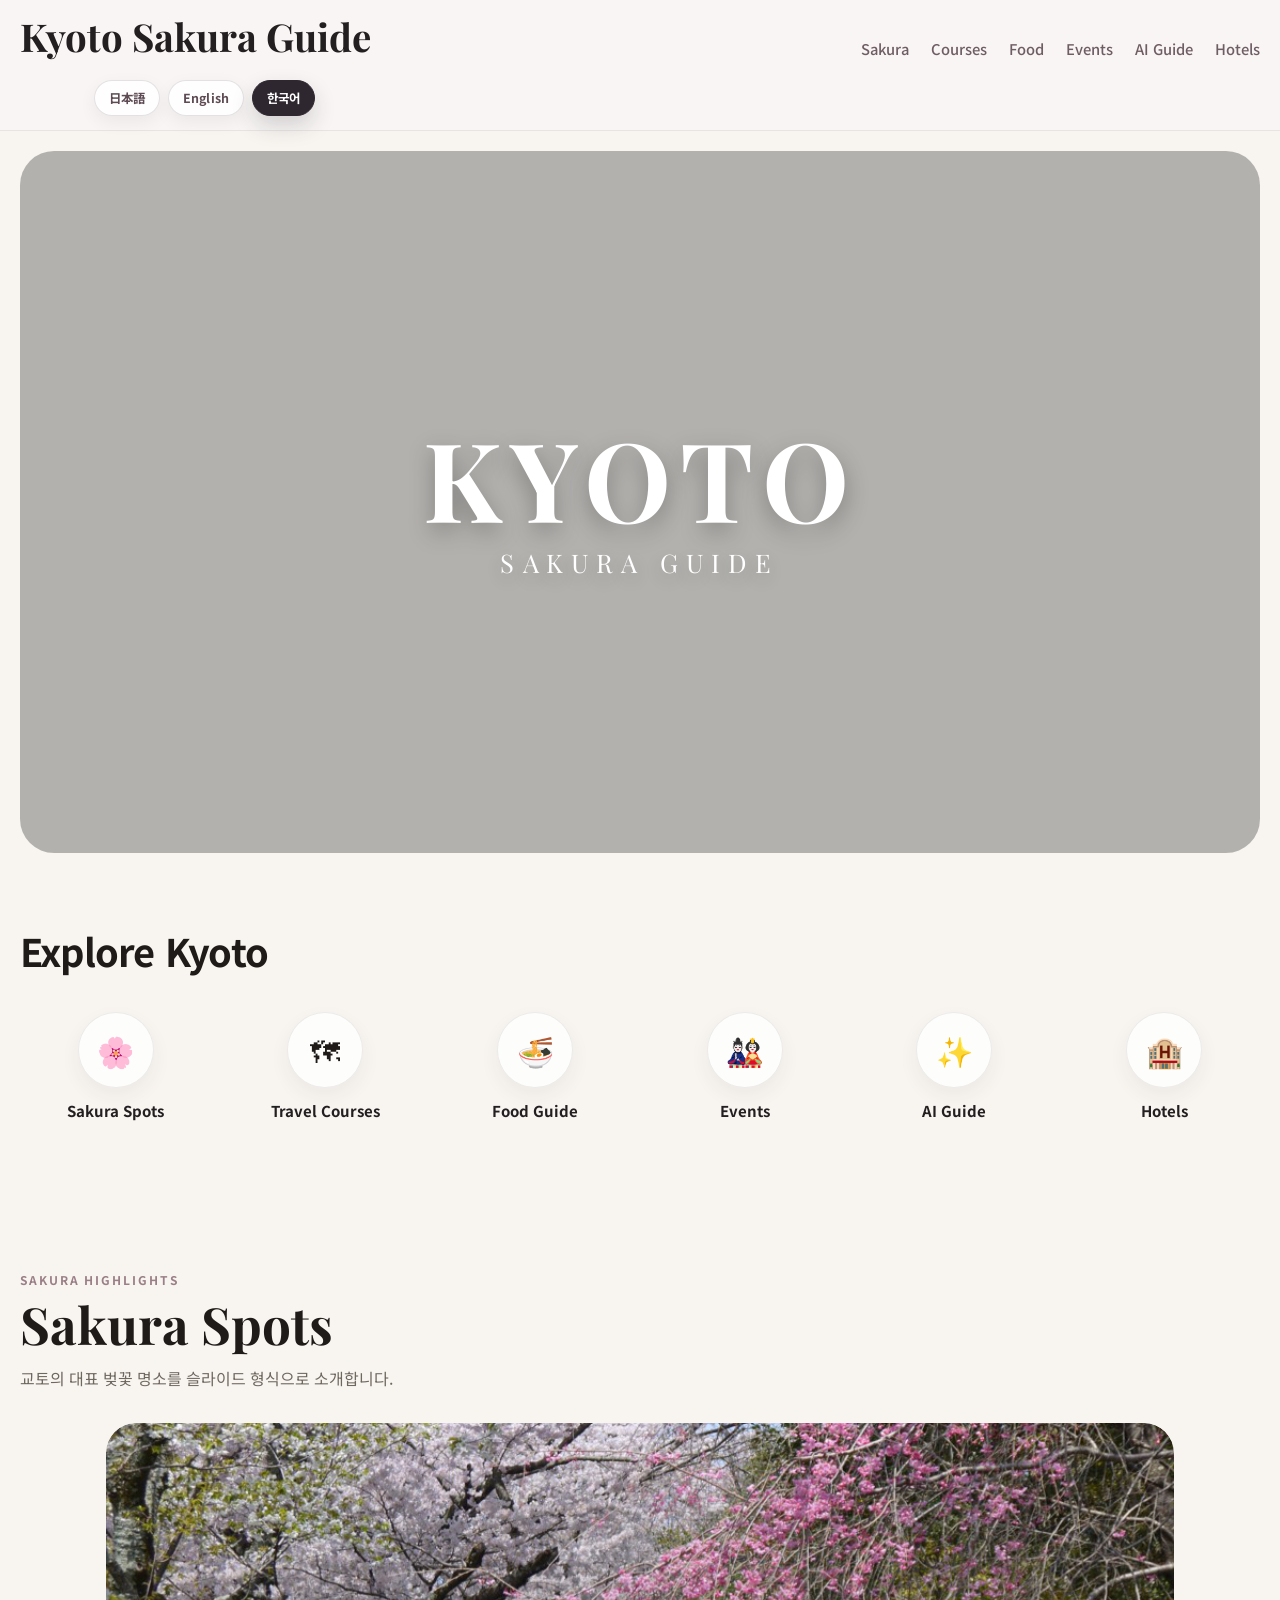
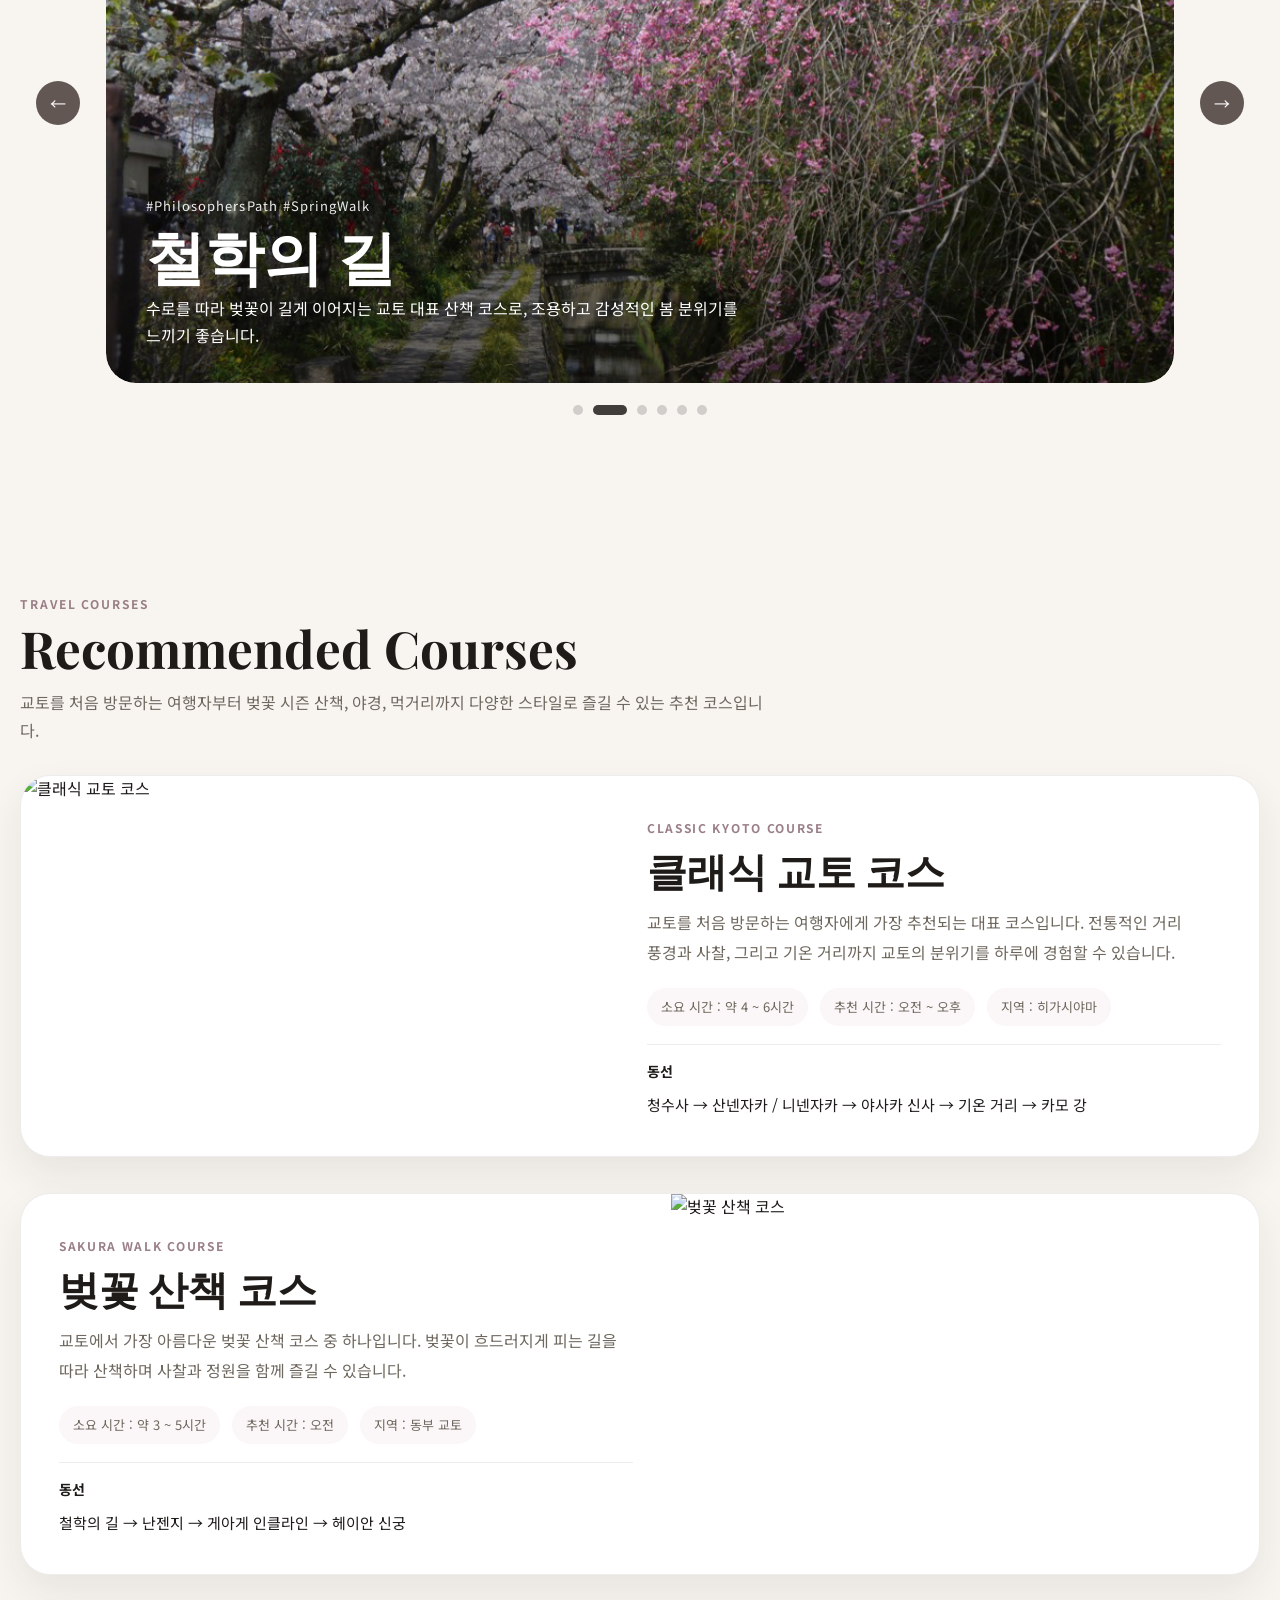
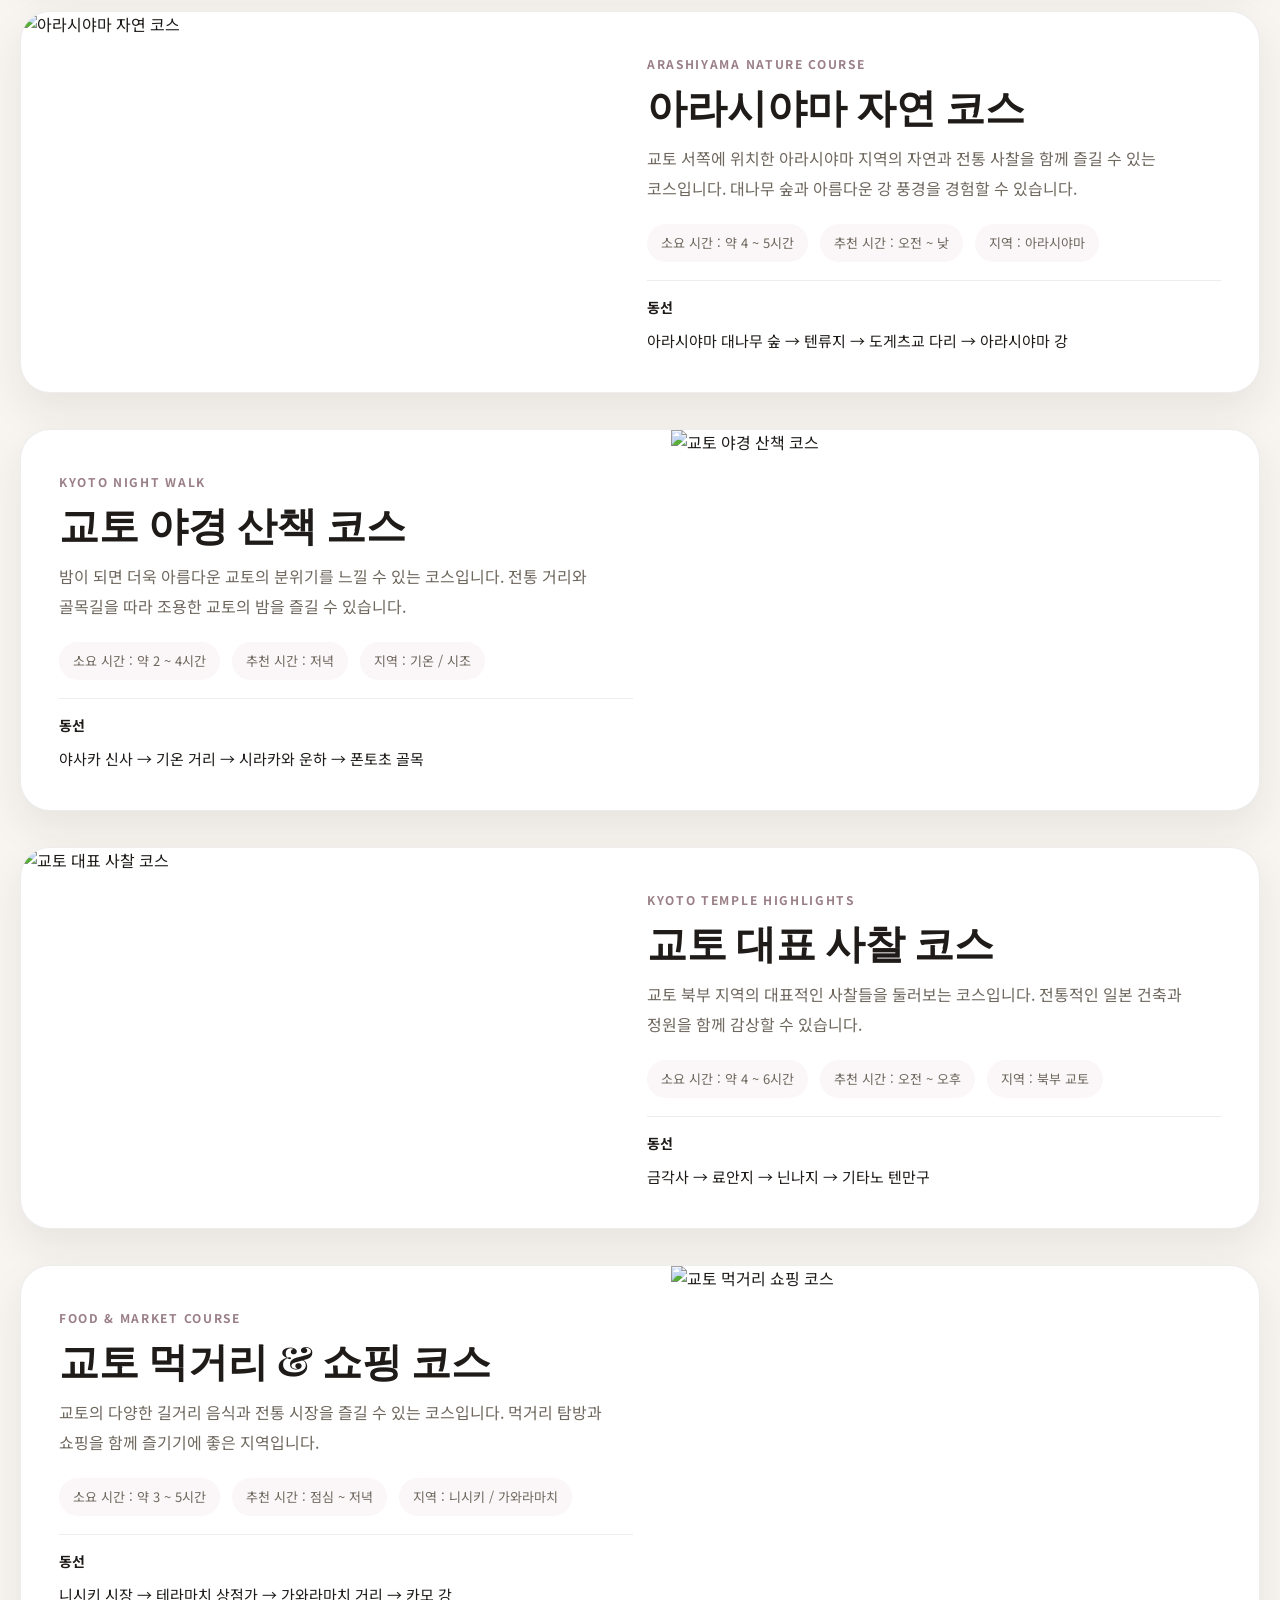
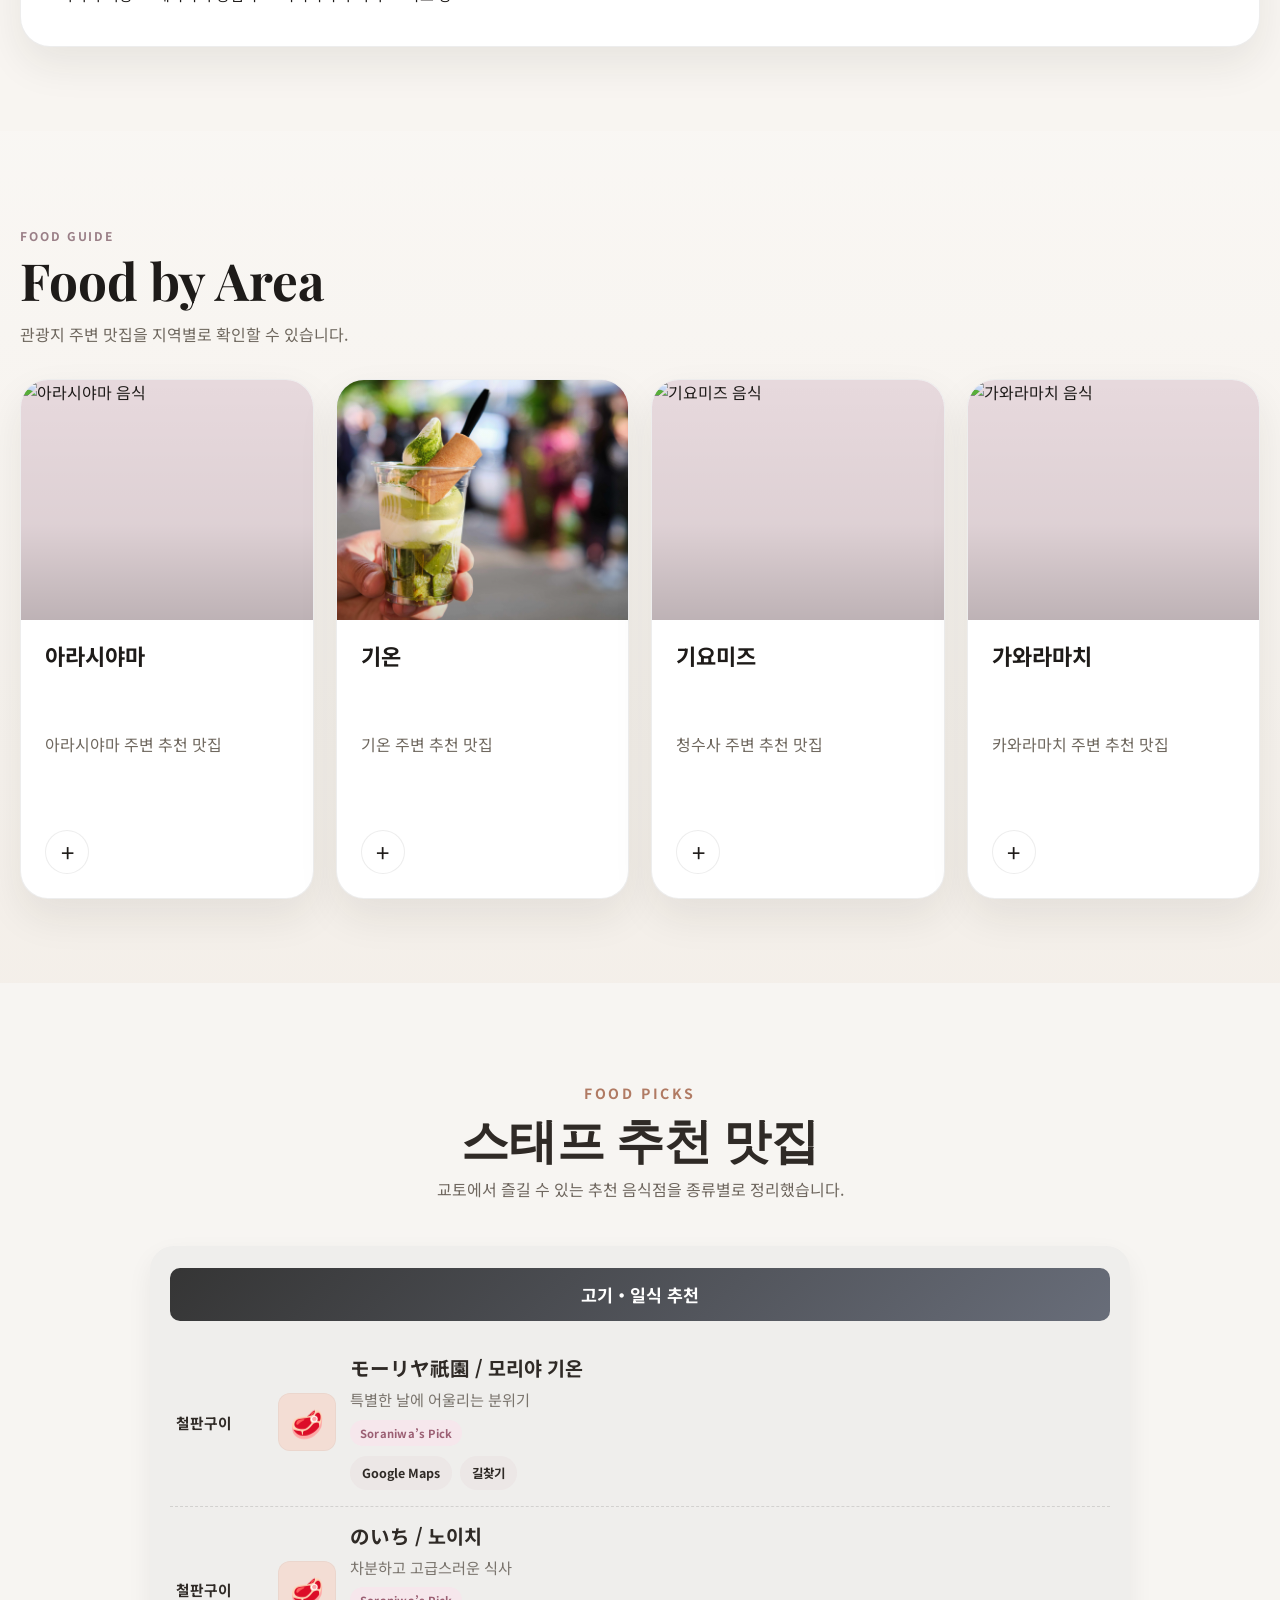
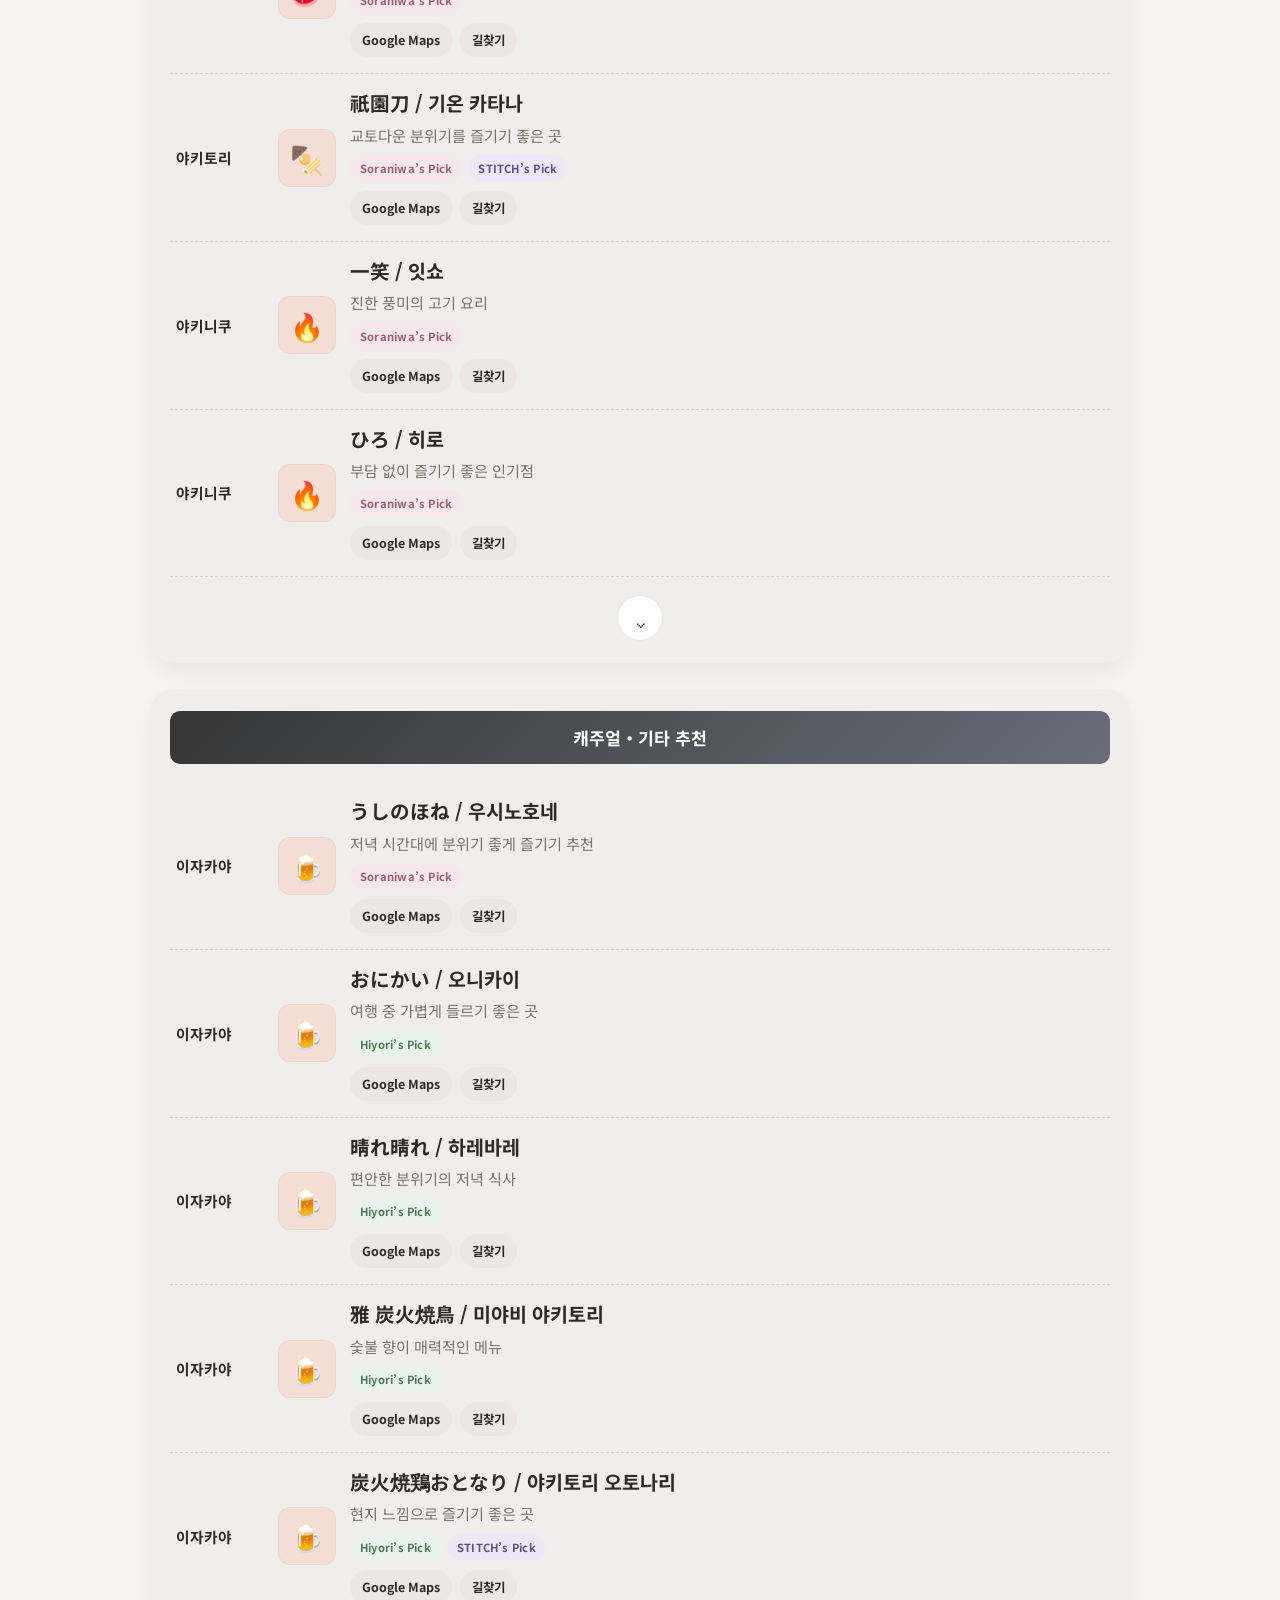
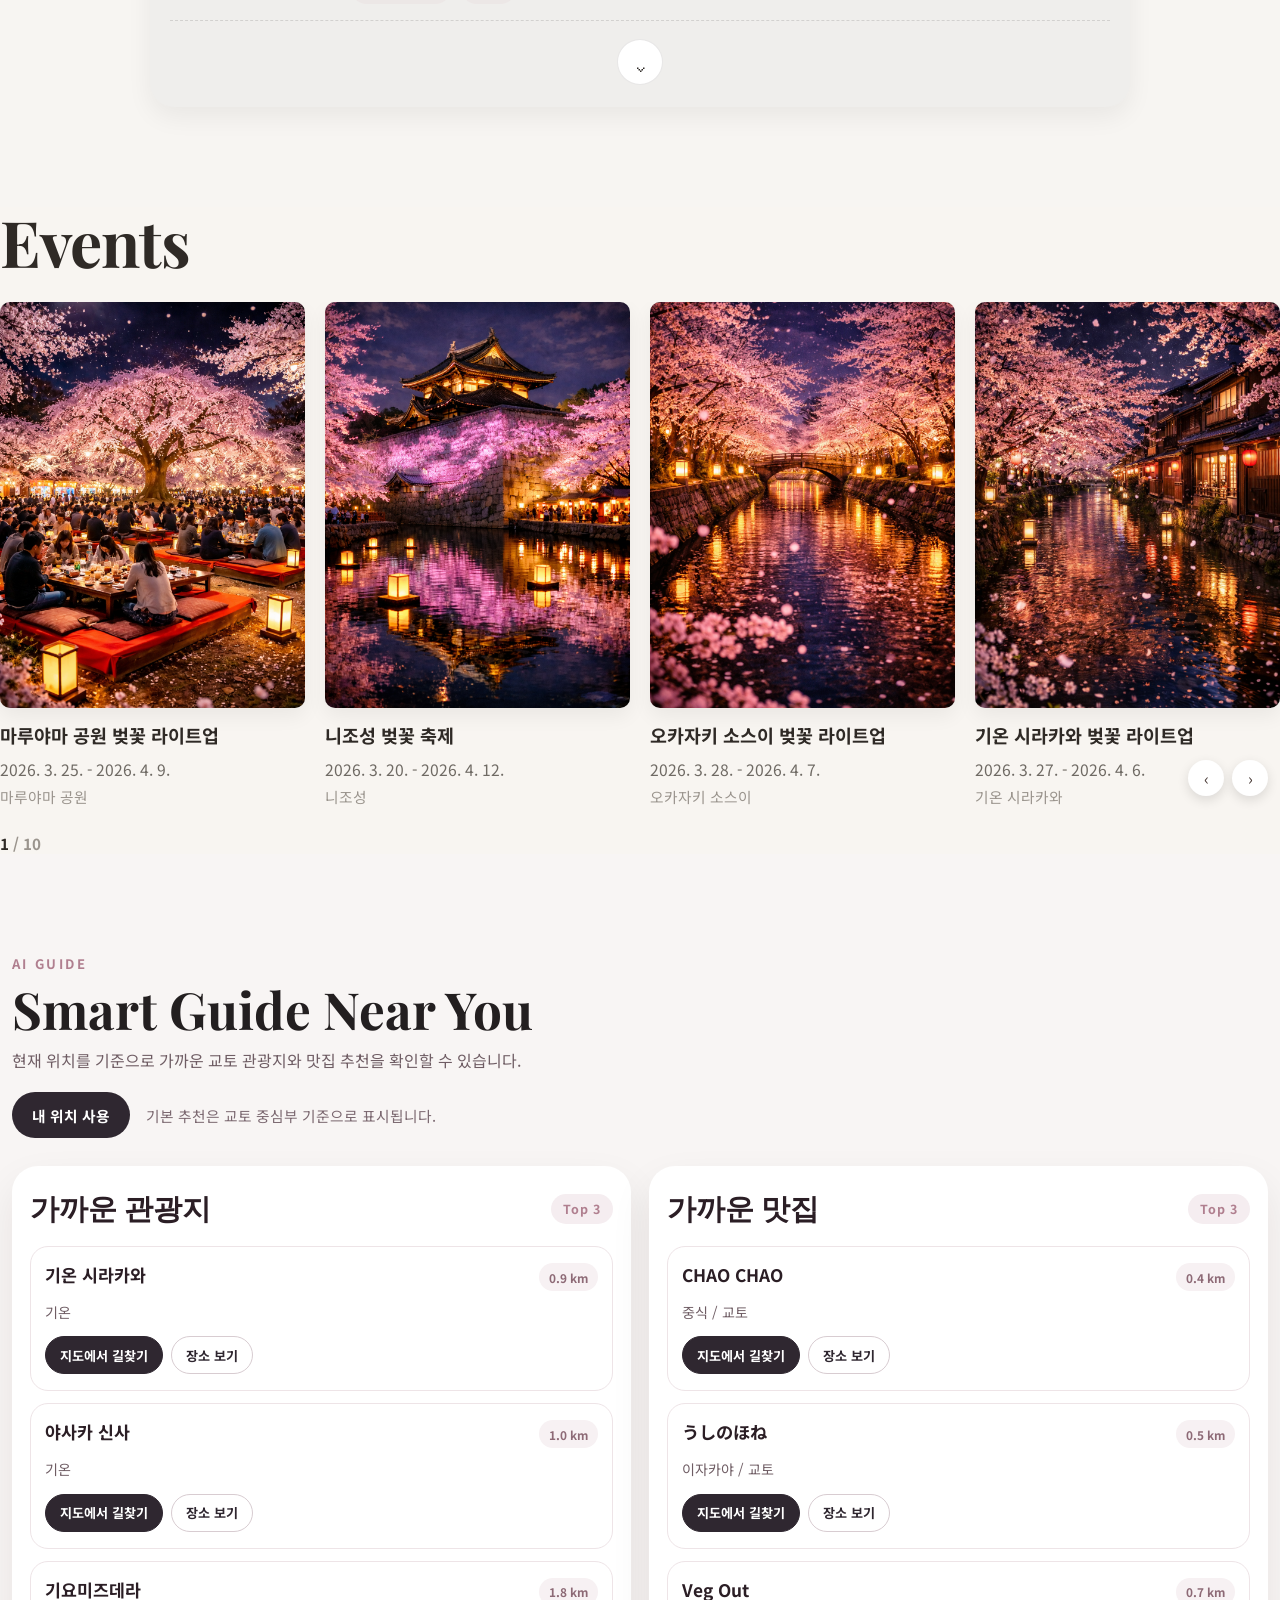
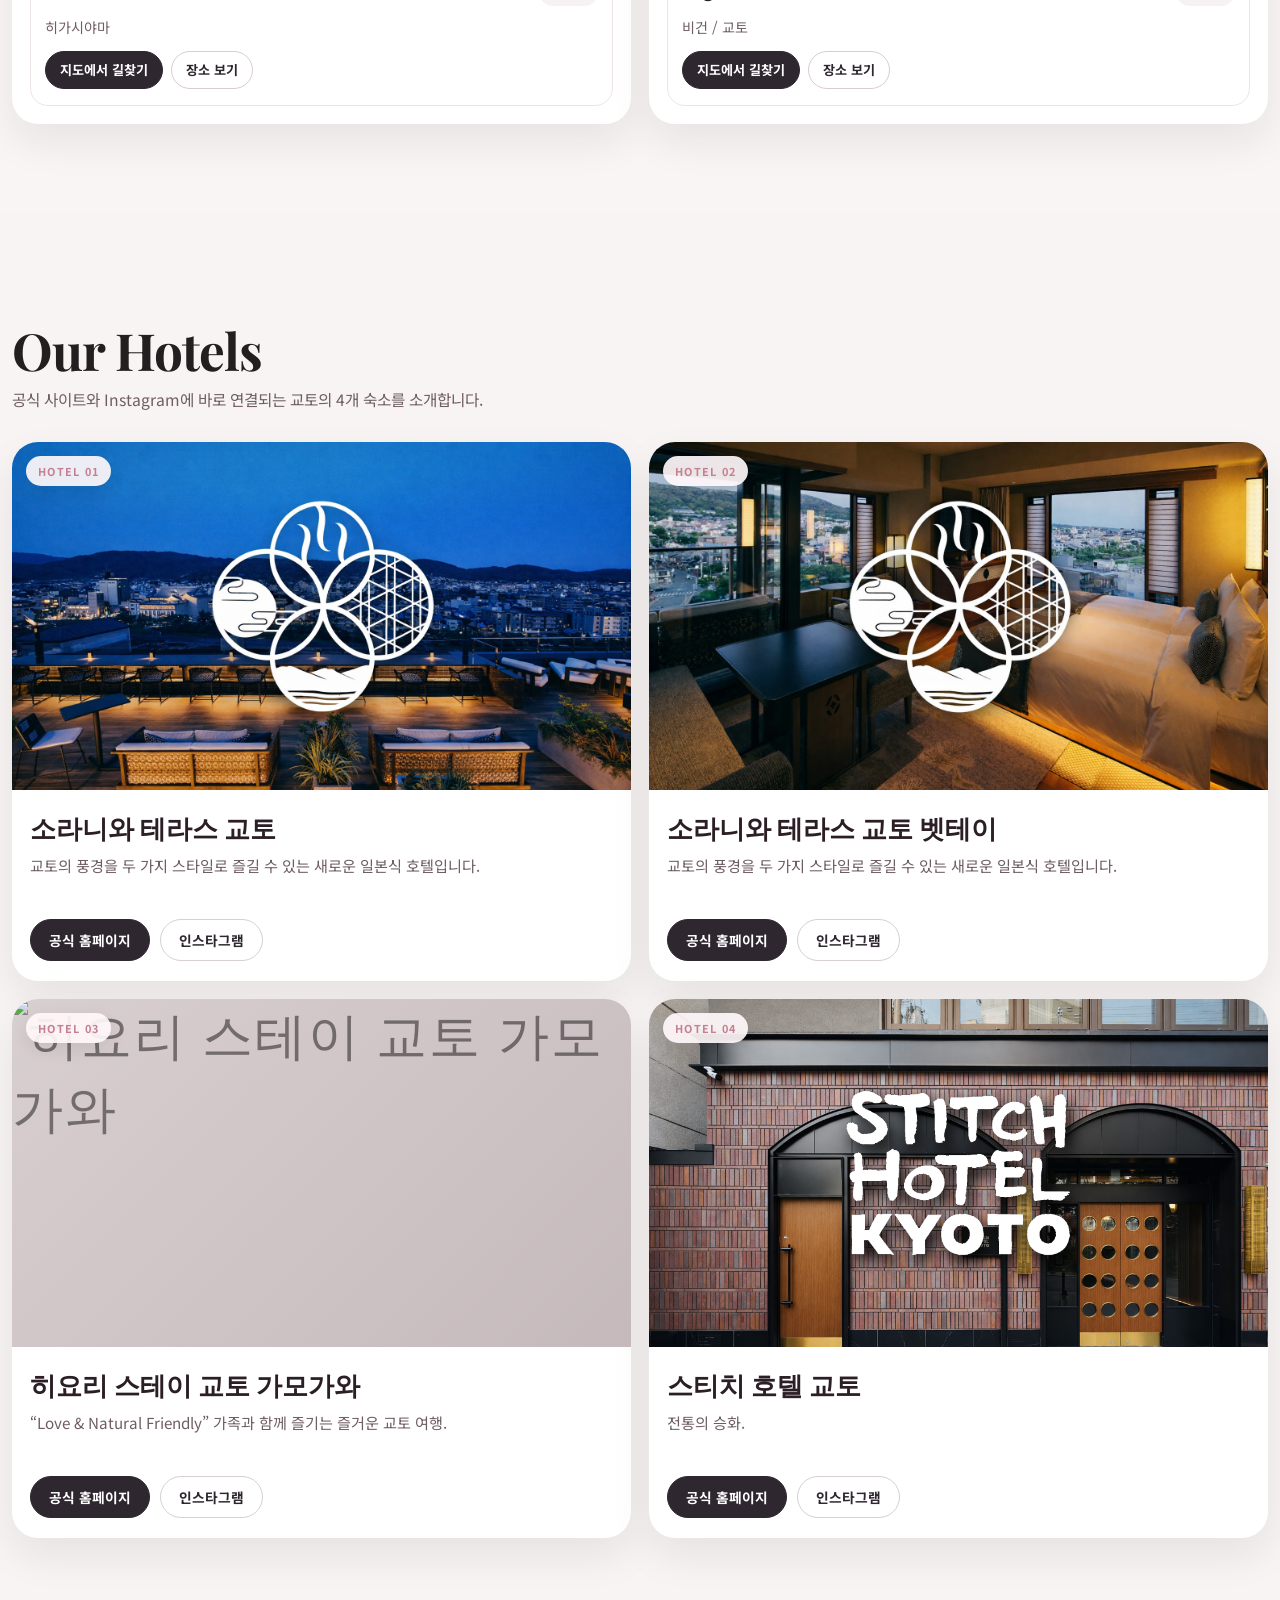
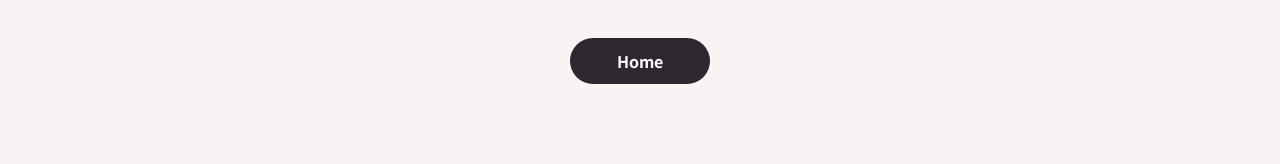
==== commit d387dbf5: "index.html" ====
--- a/v2/index.html
+++ b/v2/index.html
@@ -1017,452 +1017,6 @@
   </div>
 </section>
   
-
-<section class="food-ranking" id="food-ranking">
-  <div class="section-heading">
-    <p class="section-label" data-i18n="food_ranking_label">Food Picks</p>
-    <h2 data-i18n="food_ranking_title">스태프 추천 맛집</h2>
-    <p class="section-desc" data-i18n="food_ranking_desc">
-      교토에서 즐길 수 있는 추천 음식점을 종류별로 정리했습니다.
-    </p>
-  </div>
-
-  <div class="food-ranking-grid">
-    <!-- LEFT -->
-    <div class="ranking-board">
-      <div class="ranking-board-title" data-i18n="food_ranking_board_left">고기・일식 추천</div>
-
-      <div class="ranking-list">
-        <div class="ranking-item">
-          <div class="ranking-number" data-i18n="food_rank_1_category">鉄板焼き</div>
-          <div class="ranking-icon">🥩</div>
-          <div class="ranking-text">
-            <h3 data-i18n="food_rank_1_name">モーリヤ祇園</h3>
-            <p data-i18n="food_rank_1_desc">철판요리 / 특별한 날에 어울리는 분위기</p>
-            <div class="ranking-picks">
-              <span class="pick-tag soraniwa">Soraniwa’s Pick</span>
-            </div>
-            <div class="ranking-links">
-              <a href="https://www.google.com/maps/search/?api=1&query=モーリヤ祇園 Kyoto" target="_blank" rel="noopener noreferrer">Google Maps</a>
-              <a href="https://www.google.com/maps/dir/?api=1&destination=モーリヤ祇園 Kyoto&travelmode=walking" target="_blank" rel="noopener noreferrer" data-i18n="directions_label">Directions</a>
-            </div>
-          </div>
-        </div>
-
-        <div class="ranking-item">
-          <div class="ranking-number" data-i18n="food_rank_2_category">鉄板焼き</div>
-          <div class="ranking-icon">🥩</div>
-          <div class="ranking-text">
-            <h3 data-i18n="food_rank_2_name">のいち</h3>
-            <p data-i18n="food_rank_2_desc">철판요리 / 차분하고 고급스러운 식사</p>
-            <div class="ranking-picks">
-              <span class="pick-tag soraniwa">Soraniwa’s Pick</span>
-            </div>
-            <div class="ranking-links">
-              <a href="https://www.google.com/maps/search/?api=1&query=のいち Kyoto" target="_blank" rel="noopener noreferrer">Google Maps</a>
-              <a href="https://www.google.com/maps/dir/?api=1&destination=のいち Kyoto&travelmode=walking" target="_blank" rel="noopener noreferrer" data-i18n="directions_label">Directions</a>
-            </div>
-          </div>
-        </div>
-
-        <div class="ranking-item">
-          <div class="ranking-number" data-i18n="food_rank_3_category">焼き鳥</div>
-          <div class="ranking-icon">🍢</div>
-          <div class="ranking-text">
-            <h3 data-i18n="food_rank_3_name">祇園刀</h3>
-            <p data-i18n="food_rank_3_desc">야키토리 / 교토다운 분위기를 즐기기 좋은 곳</p>
-            <div class="ranking-picks">
-              <span class="pick-tag soraniwa">Soraniwa’s Pick</span>
-              <span class="pick-tag stitch">STITCH’s Pick</span>
-            </div>
-            <div class="ranking-links">
-              <a href="https://www.google.com/maps/search/?api=1&query=祇園刀 Kyoto" target="_blank" rel="noopener noreferrer">Google Maps</a>
-              <a href="https://www.google.com/maps/dir/?api=1&destination=祇園刀 Kyoto&travelmode=walking" target="_blank" rel="noopener noreferrer" data-i18n="directions_label">Directions</a>
-            </div>
-          </div>
-        </div>
-
-        <div class="ranking-item">
-          <div class="ranking-number" data-i18n="food_rank_4_category">焼肉</div>
-          <div class="ranking-icon">🔥</div>
-          <div class="ranking-text">
-            <h3 data-i18n="food_rank_4_name">一笑</h3>
-            <p data-i18n="food_rank_4_desc">야키니쿠 / 진한 풍미의 고기 요리</p>
-            <div class="ranking-picks">
-              <span class="pick-tag soraniwa">Soraniwa’s Pick</span>
-            </div>
-            <div class="ranking-links">
-              <a href="https://www.google.com/maps/search/?api=1&query=一笑 Kyoto" target="_blank" rel="noopener noreferrer">Google Maps</a>
-              <a href="https://www.google.com/maps/dir/?api=1&destination=一笑 Kyoto&travelmode=walking" target="_blank" rel="noopener noreferrer" data-i18n="directions_label">Directions</a>
-            </div>
-          </div>
-        </div>
-
-        <div class="ranking-item">
-          <div class="ranking-number" data-i18n="food_rank_5_category">焼肉</div>
-          <div class="ranking-icon">🔥</div>
-          <div class="ranking-text">
-            <h3 data-i18n="food_rank_5_name">ひろ</h3>
-            <p data-i18n="food_rank_5_desc">야키니쿠 / 부담 없이 즐기기 좋은 인기점</p>
-            <div class="ranking-picks">
-              <span class="pick-tag soraniwa">Soraniwa’s Pick</span>
-            </div>
-            <div class="ranking-links">
-              <a href="https://www.google.com/maps/search/?api=1&query=ひろ 焼肉 Kyoto" target="_blank" rel="noopener noreferrer">Google Maps</a>
-              <a href="https://www.google.com/maps/dir/?api=1&destination=ひろ 焼肉 Kyoto&travelmode=walking" target="_blank" rel="noopener noreferrer" data-i18n="directions_label">Directions</a>
-            </div>
-          </div>
-        </div>
-
-        <div class="ranking-item">
-          <div class="ranking-number" data-i18n="food_rank_6_category">焼肉</div>
-          <div class="ranking-icon">🔥</div>
-          <div class="ranking-text">
-            <h3 data-i18n="food_rank_6_name">大黒戎先斗町店</h3>
-            <p data-i18n="food_rank_6_desc">야키니쿠 / 폰토초 주변 식사 코스로 추천</p>
-            <div class="ranking-picks">
-              <span class="pick-tag stitch">STITCH’s Pick</span>
-            </div>
-            <div class="ranking-links">
-              <a href="https://www.google.com/maps/search/?api=1&query=大黒戎先斗町店 Kyoto" target="_blank" rel="noopener noreferrer">Google Maps</a>
-              <a href="https://www.google.com/maps/dir/?api=1&destination=大黒戎先斗町店 Kyoto&travelmode=walking" target="_blank" rel="noopener noreferrer" data-i18n="directions_label">Directions</a>
-            </div>
-          </div>
-        </div>
-
-        <div class="ranking-item">
-          <div class="ranking-number" data-i18n="food_rank_7_category">焼肉</div>
-          <div class="ranking-icon">🔥</div>
-          <div class="ranking-text">
-            <h3 data-i18n="food_rank_7_name">善</h3>
-            <p data-i18n="food_rank_7_desc">야키니쿠 / 차분하게 고기 요리를 즐기기 좋은 곳</p>
-            <div class="ranking-picks">
-              <span class="pick-tag stitch">STITCH’s Pick</span>
-            </div>
-            <div class="ranking-links">
-              <a href="https://www.google.com/maps/search/?api=1&query=善 焼肉 Kyoto" target="_blank" rel="noopener noreferrer">Google Maps</a>
-              <a href="https://www.google.com/maps/dir/?api=1&destination=善 焼肉 Kyoto&travelmode=walking" target="_blank" rel="noopener noreferrer" data-i18n="directions_label">Directions</a>
-            </div>
-          </div>
-        </div>
-
-        <div class="ranking-item">
-          <div class="ranking-number" data-i18n="food_rank_8_category">お寿司</div>
-          <div class="ranking-icon">🍣</div>
-          <div class="ranking-text">
-            <h3 data-i18n="food_rank_8_name">寿司よし乃</h3>
-            <p data-i18n="food_rank_8_desc">스시 / 정갈한 분위기의 추천점</p>
-            <div class="ranking-picks">
-              <span class="pick-tag soraniwa">Soraniwa’s Pick</span>
-            </div>
-            <div class="ranking-links">
-              <a href="https://www.google.com/maps/search/?api=1&query=寿司よし乃 Kyoto" target="_blank" rel="noopener noreferrer">Google Maps</a>
-              <a href="https://www.google.com/maps/dir/?api=1&destination=寿司よし乃 Kyoto&travelmode=walking" target="_blank" rel="noopener noreferrer" data-i18n="directions_label">Directions</a>
-            </div>
-          </div>
-        </div>
-
-        <div class="ranking-item">
-          <div class="ranking-number" data-i18n="food_rank_9_category">お寿司</div>
-          <div class="ranking-icon">🍣</div>
-          <div class="ranking-text">
-            <h3 data-i18n="food_rank_9_name">銀座おのでら</h3>
-            <p data-i18n="food_rank_9_desc">스시 / 특별한 식사에 잘 어울리는 고급감</p>
-            <div class="ranking-picks">
-              <span class="pick-tag soraniwa">Soraniwa’s Pick</span>
-              <span class="pick-tag stitch">STITCH’s Pick</span>
-            </div>
-            <div class="ranking-links">
-              <a href="https://www.google.com/maps/search/?api=1&query=銀座おのでら Kyoto" target="_blank" rel="noopener noreferrer">Google Maps</a>
-              <a href="https://www.google.com/maps/dir/?api=1&destination=銀座おのでら Kyoto&travelmode=walking" target="_blank" rel="noopener noreferrer" data-i18n="directions_label">Directions</a>
-            </div>
-          </div>
-        </div>
-
-        <div class="ranking-item">
-          <div class="ranking-number" data-i18n="food_rank_10_category">お寿司</div>
-          <div class="ranking-icon">🍣</div>
-          <div class="ranking-text">
-            <h3 data-i18n="food_rank_10_name">がんこ</h3>
-            <p data-i18n="food_rank_10_desc">스시 / 비교적 편하게 방문하기 좋은 곳</p>
-            <div class="ranking-picks">
-              <span class="pick-tag hiyori">Hiyori’s Pick</span>
-            </div>
-            <div class="ranking-links">
-              <a href="https://www.google.com/maps/search/?api=1&query=がんこ 寿司 Kyoto" target="_blank" rel="noopener noreferrer">Google Maps</a>
-              <a href="https://www.google.com/maps/dir/?api=1&destination=がんこ 寿司 Kyoto&travelmode=walking" target="_blank" rel="noopener noreferrer" data-i18n="directions_label">Directions</a>
-            </div>
-          </div>
-        </div>
-
-        <div class="ranking-item">
-          <div class="ranking-number" data-i18n="food_rank_11_category">お寿司</div>
-          <div class="ranking-icon">🍣</div>
-          <div class="ranking-text">
-            <h3 data-i18n="food_rank_11_name">杉玉</h3>
-            <p data-i18n="food_rank_11_desc">스시 / 캐주얼하게 즐기기 좋은 분위기</p>
-            <div class="ranking-picks">
-              <span class="pick-tag hiyori">Hiyori’s Pick</span>
-              <span class="pick-tag stitch">STITCH’s Pick</span>
-            </div>
-            <div class="ranking-links">
-              <a href="https://www.google.com/maps/search/?api=1&query=杉玉 Kyoto" target="_blank" rel="noopener noreferrer">Google Maps</a>
-              <a href="https://www.google.com/maps/dir/?api=1&destination=杉玉 Kyoto&travelmode=walking" target="_blank" rel="noopener noreferrer" data-i18n="directions_label">Directions</a>
-            </div>
-          </div>
-        </div>
-
-        <div class="ranking-item">
-          <div class="ranking-number" data-i18n="food_rank_12_category">お寿司</div>
-          <div class="ranking-icon">🍣</div>
-          <div class="ranking-text">
-            <h3 data-i18n="food_rank_12_name">東寿司</h3>
-            <p data-i18n="food_rank_12_desc">스시 / 로컬 감성으로 즐기기 좋은 선택</p>
-            <div class="ranking-picks">
-              <span class="pick-tag hiyori">Hiyori’s Pick</span>
-            </div>
-            <div class="ranking-links">
-              <a href="https://www.google.com/maps/search/?api=1&query=東寿司 Kyoto" target="_blank" rel="noopener noreferrer">Google Maps</a>
-              <a href="https://www.google.com/maps/dir/?api=1&destination=東寿司 Kyoto&travelmode=walking" target="_blank" rel="noopener noreferrer" data-i18n="directions_label">Directions</a>
-            </div>
-          </div>
-        </div>
-      </div>
-    </div>
-
-    <!-- RIGHT -->
-    <div class="ranking-board">
-      <div class="ranking-board-title" data-i18n="food_ranking_board_right">캐주얼・기타 추천</div>
-
-      <div class="ranking-list">
-        <div class="ranking-item">
-          <div class="ranking-number" data-i18n="food_rank_13_category">居酒屋</div>
-          <div class="ranking-icon">🍺</div>
-          <div class="ranking-text">
-            <h3 data-i18n="food_rank_13_name">うしのほね</h3>
-            <p data-i18n="food_rank_13_desc">이자카야 / 저녁 시간대에 분위기 좋게 즐기기 추천</p>
-            <div class="ranking-picks">
-              <span class="pick-tag soraniwa">Soraniwa’s Pick</span>
-            </div>
-            <div class="ranking-links">
-              <a href="https://www.google.com/maps/search/?api=1&query=うしのほね Kyoto" target="_blank" rel="noopener noreferrer">Google Maps</a>
-              <a href="https://www.google.com/maps/dir/?api=1&destination=うしのほね Kyoto&travelmode=walking" target="_blank" rel="noopener noreferrer" data-i18n="directions_label">Directions</a>
-            </div>
-          </div>
-        </div>
-
-        <div class="ranking-item">
-          <div class="ranking-number" data-i18n="food_rank_14_category">居酒屋</div>
-          <div class="ranking-icon">🍺</div>
-          <div class="ranking-text">
-            <h3 data-i18n="food_rank_14_name">おにかい</h3>
-            <p data-i18n="food_rank_14_desc">이자카야 / 여행 중 가볍게 들르기 좋은 곳</p>
-            <div class="ranking-picks">
-              <span class="pick-tag hiyori">Hiyori’s Pick</span>
-            </div>
-            <div class="ranking-links">
-              <a href="https://www.google.com/maps/search/?api=1&query=おにかい Kyoto" target="_blank" rel="noopener noreferrer">Google Maps</a>
-              <a href="https://www.google.com/maps/dir/?api=1&destination=おにかい Kyoto&travelmode=walking" target="_blank" rel="noopener noreferrer" data-i18n="directions_label">Directions</a>
-            </div>
-          </div>
-        </div>
-
-        <div class="ranking-item">
-          <div class="ranking-number" data-i18n="food_rank_15_category">居酒屋</div>
-          <div class="ranking-icon">🍺</div>
-          <div class="ranking-text">
-            <h3 data-i18n="food_rank_15_name">晴れ晴れ</h3>
-            <p data-i18n="food_rank_15_desc">이자카야 / 편안한 분위기의 저녁 식사</p>
-            <div class="ranking-picks">
-              <span class="pick-tag hiyori">Hiyori’s Pick</span>
-            </div>
-            <div class="ranking-links">
-              <a href="https://www.google.com/maps/search/?api=1&query=晴れ晴れ Kyoto" target="_blank" rel="noopener noreferrer">Google Maps</a>
-              <a href="https://www.google.com/maps/dir/?api=1&destination=晴れ晴れ Kyoto&travelmode=walking" target="_blank" rel="noopener noreferrer" data-i18n="directions_label">Directions</a>
-            </div>
-          </div>
-        </div>
-
-        <div class="ranking-item">
-          <div class="ranking-number" data-i18n="food_rank_16_category">居酒屋</div>
-          <div class="ranking-icon">🍺</div>
-          <div class="ranking-text">
-            <h3 data-i18n="food_rank_16_name">雅 炭火焼鳥</h3>
-            <p data-i18n="food_rank_16_desc">이자카야 / 숯불 향이 매력적인 메뉴</p>
-            <div class="ranking-picks">
-              <span class="pick-tag hiyori">Hiyori’s Pick</span>
-            </div>
-            <div class="ranking-links">
-              <a href="https://www.google.com/maps/search/?api=1&query=雅 炭火焼鳥 Kyoto" target="_blank" rel="noopener noreferrer">Google Maps</a>
-              <a href="https://www.google.com/maps/dir/?api=1&destination=雅 炭火焼鳥 Kyoto&travelmode=walking" target="_blank" rel="noopener noreferrer" data-i18n="directions_label">Directions</a>
-            </div>
-          </div>
-        </div>
-
-        <div class="ranking-item">
-          <div class="ranking-number" data-i18n="food_rank_17_category">居酒屋</div>
-          <div class="ranking-icon">🍺</div>
-          <div class="ranking-text">
-            <h3 data-i18n="food_rank_17_name">炭火焼鶏おとなり</h3>
-            <p data-i18n="food_rank_17_desc">이자카야 / 현지 느낌으로 즐기기 좋은 곳</p>
-            <div class="ranking-picks">
-              <span class="pick-tag hiyori">Hiyori’s Pick</span>
-              <span class="pick-tag stitch">STITCH’s Pick</span>
-            </div>
-            <div class="ranking-links">
-              <a href="https://www.google.com/maps/search/?api=1&query=炭火焼鶏おとなり Kyoto" target="_blank" rel="noopener noreferrer">Google Maps</a>
-              <a href="https://www.google.com/maps/dir/?api=1&destination=炭火焼鶏おとなり Kyoto&travelmode=walking" target="_blank" rel="noopener noreferrer" data-i18n="directions_label">Directions</a>
-            </div>
-          </div>
-        </div>
-
-        <div class="ranking-item">
-          <div class="ranking-number" data-i18n="food_rank_18_category">ラーメン</div>
-          <div class="ranking-icon">🍜</div>
-          <div class="ranking-text">
-            <h3 data-i18n="food_rank_18_name">柳 札幌ラーメン</h3>
-            <p data-i18n="food_rank_18_desc">라멘 / 진한 국물 계열을 좋아한다면 추천</p>
-            <div class="ranking-picks">
-              <span class="pick-tag hiyori">Hiyori’s Pick</span>
-            </div>
-            <div class="ranking-links">
-              <a href="https://www.google.com/maps/search/?api=1&query=柳 札幌ラーメン Kyoto" target="_blank" rel="noopener noreferrer">Google Maps</a>
-              <a href="https://www.google.com/maps/dir/?api=1&destination=柳 札幌ラーメン Kyoto&travelmode=walking" target="_blank" rel="noopener noreferrer" data-i18n="directions_label">Directions</a>
-            </div>
-          </div>
-        </div>
-
-        <div class="ranking-item">
-          <div class="ranking-number" data-i18n="food_rank_19_category">ラーメン</div>
-          <div class="ranking-icon">🍜</div>
-          <div class="ranking-text">
-            <h3 data-i18n="food_rank_19_name">麺屋EDITION京都本店</h3>
-            <p data-i18n="food_rank_19_desc">라멘 / 세련된 분위기의 인기 라멘점</p>
-            <div class="ranking-picks">
-              <span class="pick-tag hiyori">Hiyori’s Pick</span>
-            </div>
-            <div class="ranking-links">
-              <a href="https://www.google.com/maps/search/?api=1&query=麺屋EDITION京都本店 Kyoto" target="_blank" rel="noopener noreferrer">Google Maps</a>
-              <a href="https://www.google.com/maps/dir/?api=1&destination=麺屋EDITION京都本店 Kyoto&travelmode=walking" target="_blank" rel="noopener noreferrer" data-i18n="directions_label">Directions</a>
-            </div>
-          </div>
-        </div>
-
-        <div class="ranking-item">
-          <div class="ranking-number" data-i18n="food_rank_20_category">ラーメン</div>
-          <div class="ranking-icon">🍜</div>
-          <div class="ranking-text">
-            <h3 data-i18n="food_rank_20_name">ラーメンの坊歩 七条本店</h3>
-            <p data-i18n="food_rank_20_desc">라멘 / 든든한 한 끼로 추천</p>
-            <div class="ranking-picks">
-              <span class="pick-tag hiyori">Hiyori’s Pick</span>
-            </div>
-            <div class="ranking-links">
-              <a href="https://www.google.com/maps/search/?api=1&query=ラーメンの坊歩 七条本店 Kyoto" target="_blank" rel="noopener noreferrer">Google Maps</a>
-              <a href="https://www.google.com/maps/dir/?api=1&destination=ラーメンの坊歩 七条本店 Kyoto&travelmode=walking" target="_blank" rel="noopener noreferrer" data-i18n="directions_label">Directions</a>
-            </div>
-          </div>
-        </div>
-
-        <div class="ranking-item">
-          <div class="ranking-number" data-i18n="food_rank_21_category">ラーメン</div>
-          <div class="ranking-icon">🍜</div>
-          <div class="ranking-text">
-            <h3 data-i18n="food_rank_21_name">優光</h3>
-            <p data-i18n="food_rank_21_desc">라멘 / 여행객에게도 인기가 많은 편</p>
-            <div class="ranking-picks">
-              <span class="pick-tag stitch">STITCH’s Pick</span>
-            </div>
-            <div class="ranking-links">
-              <a href="https://www.google.com/maps/search/?api=1&query=優光 Kyoto" target="_blank" rel="noopener noreferrer">Google Maps</a>
-              <a href="https://www.google.com/maps/dir/?api=1&destination=優光 Kyoto&travelmode=walking" target="_blank" rel="noopener noreferrer" data-i18n="directions_label">Directions</a>
-            </div>
-          </div>
-        </div>
-
-        <div class="ranking-item">
-          <div class="ranking-number" data-i18n="food_rank_22_category">中華</div>
-          <div class="ranking-icon">🥟</div>
-          <div class="ranking-text">
-            <h3 data-i18n="food_rank_22_name">CHAO CHAO</h3>
-            <p data-i18n="food_rank_22_desc">중식 / 교자 메뉴로 유명한 캐주얼한 선택</p>
-            <div class="ranking-picks">
-              <span class="pick-tag stitch">STITCH’s Pick</span>
-            </div>
-            <div class="ranking-links">
-              <a href="https://www.google.com/maps/search/?api=1&query=CHAO CHAO Kyoto" target="_blank" rel="noopener noreferrer">Google Maps</a>
-              <a href="https://www.google.com/maps/dir/?api=1&destination=CHAO CHAO Kyoto&travelmode=walking" target="_blank" rel="noopener noreferrer" data-i18n="directions_label">Directions</a>
-            </div>
-          </div>
-        </div>
-
-        <div class="ranking-item">
-          <div class="ranking-number" data-i18n="food_rank_23_category">中華</div>
-          <div class="ranking-icon">🥟</div>
-          <div class="ranking-text">
-            <h3 data-i18n="food_rank_23_name">MING MING</h3>
-            <p data-i18n="food_rank_23_desc">중식 / 가볍게 즐기기 좋은 중화요리</p>
-            <div class="ranking-picks">
-              <span class="pick-tag stitch">STITCH’s Pick</span>
-            </div>
-            <div class="ranking-links">
-              <a href="https://www.google.com/maps/search/?api=1&query=珉珉 四条店 Kyoto" target="_blank" rel="noopener noreferrer">Google Maps</a>
-              <a href="https://www.google.com/maps/dir/?api=1&destination=珉珉 四条店 Kyoto&travelmode=walking" target="_blank" rel="noopener noreferrer" data-i18n="directions_label">Directions</a>
-            </div>
-          </div>
-        </div>
-
-        <div class="ranking-item">
-          <div class="ranking-number" data-i18n="food_rank_24_category">しゃぶしゃぶ</div>
-          <div class="ranking-icon">🍲</div>
-          <div class="ranking-text">
-            <h3 data-i18n="food_rank_24_name">きんのぶたPREMIUM</h3>
-            <p data-i18n="food_rank_24_desc">샤브샤브 / 여러 명이 함께 가기 좋은 메뉴</p>
-            <div class="ranking-picks">
-              <span class="pick-tag stitch">STITCH’s Pick</span>
-            </div>
-            <div class="ranking-links">
-              <a href="https://www.google.com/maps/search/?api=1&query=きんのぶたPREMIUM Kyoto" target="_blank" rel="noopener noreferrer">Google Maps</a>
-              <a href="https://www.google.com/maps/dir/?api=1&destination=きんのぶたPREMIUM Kyoto&travelmode=walking" target="_blank" rel="noopener noreferrer" data-i18n="directions_label">Directions</a>
-            </div>
-          </div>
-        </div>
-
-        <div class="ranking-item">
-          <div class="ranking-number" data-i18n="food_rank_25_category">ビーガン</div>
-          <div class="ranking-icon">🥗</div>
-          <div class="ranking-text">
-            <h3 data-i18n="food_rank_25_name">Veg Out</h3>
-            <p data-i18n="food_rank_25_desc">비건 / 건강하고 가벼운 식사를 원할 때 추천</p>
-            <div class="ranking-picks">
-              <span class="pick-tag hiyori">Hiyori’s Pick</span>
-            </div>
-            <div class="ranking-links">
-              <a href="https://www.google.com/maps/search/?api=1&query=Veg Out Kyoto" target="_blank" rel="noopener noreferrer">Google Maps</a>
-              <a href="https://www.google.com/maps/dir/?api=1&destination=Veg Out Kyoto&travelmode=walking" target="_blank" rel="noopener noreferrer" data-i18n="directions_label">Directions</a>
-            </div>
-          </div>
-        </div>
-
-        <div class="ranking-item">
-          <div class="ranking-number" data-i18n="food_rank_26_category">ビーガン</div>
-          <div class="ranking-icon">🥗</div>
-          <div class="ranking-text">
-            <h3 data-i18n="food_rank_26_name">TU CASA - plant based &amp; zero waste</h3>
-            <p data-i18n="food_rank_26_desc">비건 / 친환경 콘셉트가 돋보이는 공간</p>
-            <div class="ranking-picks">
-              <span class="pick-tag hiyori">Hiyori’s Pick</span>
-            </div>
-            <div class="ranking-links">
-              <a href="https://www.google.com/maps/search/?api=1&query=TU CASA plant based zero waste Kyoto" target="_blank" rel="noopener noreferrer">Google Maps</a>
-              <a href="https://www.google.com/maps/dir/?api=1&destination=TU CASA plant based zero waste Kyoto&travelmode=walking" target="_blank" rel="noopener noreferrer" data-i18n="directions_label">Directions</a>
-            </div>
-          </div>
-        </div>
-      </div>
-    </div>
-  </div>
-</section>
     
 <section class="events-section" id="events">
   <div class="events-header">
--- a/v2/style.css
+++ b/v2/style.css
@@ -1008,39 +1008,77 @@
   }
 }
 /* =========================
-   FOOD SECTION
+   FOOD SECTION - FLIP CARD
    ========================= */
 
 .food-section {
   padding-top: 96px;
 }
 
-.food-area-grid {
+.food-flip-grid {
   display: grid;
   grid-template-columns: repeat(4, minmax(0, 1fr));
   gap: 22px;
   margin-top: 26px;
 }
 
-.food-area-card {
-  border: 1px solid var(--line);
-  background: var(--surface);
+.food-flip-card {
+  perspective: 1400px;
+  min-height: 520px;
+}
+
+.food-flip-inner {
+  position: relative;
+  width: 100%;
+  min-height: 520px;
+  transform-style: preserve-3d;
+  transition: transform 0.7s ease;
+}
+
+.food-flip-card.is-flipped .food-flip-inner {
+  transform: rotateY(180deg);
+}
+
+.food-face {
+  position: absolute;
+  inset: 0;
   border-radius: 28px;
   overflow: hidden;
+  backface-visibility: hidden;
+  -webkit-backface-visibility: hidden;
+  background: var(--surface);
+  border: 1px solid var(--line);
   box-shadow: var(--shadow);
-  text-align: left;
-  cursor: pointer;
-  padding: 0;
-  transition: transform 0.22s ease, box-shadow 0.22s ease, border-color 0.22s ease;
-}
-
-.food-area-card:hover {
-  transform: translateY(-4px);
-}
-
-.food-area-card.active {
-  border-color: rgba(154, 127, 135, 0.35);
-  box-shadow: 0 20px 44px rgba(44, 33, 27, 0.12);
+}
+
+.food-face--front {
+  display: flex;
+  flex-direction: column;
+}
+
+.food-face--back {
+  transform: rotateY(180deg);
+  padding: 22px 20px 18px;
+  overflow-y: auto;
+  background: rgba(255,255,255,0.98);
+}
+
+.food-back-head {
+  margin-bottom: 12px;
+  padding-right: 40px;
+}
+
+.food-back-head h3 {
+  margin: 0 0 6px;
+  font-size: 22px;
+  line-height: 1.2;
+}
+
+.food-back-head p {
+  margin: 0;
+  color: var(--muted);
+  line-height: 1.6;
+  font-size: 14px;
 }
 
 .food-area-photo {
@@ -1049,12 +1087,13 @@
   overflow: hidden;
   background: #e7d9dd;
 }
+
 .food-area-photo img {
   width: 100%;
   height: 100%;
   object-fit: cover;
   display: block;
-  transition: transform 0.45s ease;
+  transition: transform 0.45s ease, filter 0.45s ease;
 }
 
 .food-area-photo-overlay {
@@ -1069,26 +1108,32 @@
   pointer-events: none;
 }
 
-.food-area-card:hover .food-area-photo img {
+.food-flip-card:hover .food-area-photo img {
   transform: scale(1.05);
-}
-.food-area-card[data-area="arashiyama"] .food-area-photo img {
+  filter: brightness(1.06);
+}
+
+.food-flip-card[data-area="arashiyama"] .food-area-photo img {
   object-position: center 45%;
 }
 
-.food-area-card[data-area="gion"] .food-area-photo img {
+.food-flip-card[data-area="gion"] .food-area-photo img {
   object-position: center 45%;
 }
 
-.food-area-card[data-area="kiyomizu"] .food-area-photo img {
+.food-flip-card[data-area="kiyomizu"] .food-area-photo img {
   object-position: center 42%;
 }
 
-.food-area-card[data-area="kawaramachi"] .food-area-photo img {
-  object-position: center 38%;
+.food-flip-card[data-area="kawaramachi"] .food-area-photo img {
+  object-position: center 25%;
 }
 
 .food-area-copy {
+  display: flex;
+  flex-direction: column;
+  justify-content: space-between;
+  flex: 1;
   padding: 22px 24px 24px;
 }
 
@@ -1104,292 +1149,38 @@
   line-height: 1.7;
 }
 
-.food-detail-box {
-  margin-top: 34px;
-  background: rgba(255,255,255,0.78);
-  border: 1px solid var(--line);
-  border-radius: 30px;
-  box-shadow: var(--shadow);
-  padding: 28px;
-}
-
-.food-detail-head {
-  margin-bottom: 22px;
-}
-
-.food-detail-label {
-  margin: 0 0 8px;
-  color: #9a7f87;
-  font-size: 12px;
-  letter-spacing: 0.14em;
-  font-weight: 700;
-}
-
-.food-detail-head h3 {
-  margin: 0 0 10px;
-  font-family: "Playfair Display", serif;
-  font-size: clamp(30px, 4vw, 44px);
-  line-height: 1.08;
-}
-
-.food-detail-head p {
-  margin: 0;
-  color: var(--muted);
-  line-height: 1.8;
-}
-
-.food-ranking-grid {
-  display: grid;
-  grid-template-columns: repeat(2, minmax(0, 1fr));
-  gap: 22px;
-}
-
-.food-ranking-card,
-.food-sub-card {
-  background: #fff;
-  border: 1px solid var(--line);
-  border-radius: 24px;
-  padding: 16px 16px 8px;
-}
-
-.food-ranking-title,
-.food-sub-title {
-  border-radius: 14px;
-  background: #37353a;
-  color: #fff;
-  text-align: center;
-  font-weight: 700;
-  padding: 12px 14px;
-  margin-bottom: 12px;
-}
-
-.food-ranking-title.alt {
-  background: #6d7180;
-}
-
-.food-rank-item {
-  display: grid;
-  grid-template-columns: 46px 1fr;
-  gap: 14px;
-  padding: 14px 8px;
-  border-bottom: 1px dashed rgba(30, 27, 25, 0.12);
-}
-
-.food-rank-item:last-child {
-  border-bottom: none;
-}
-
-.food-rank-num {
-  font-weight: 700;
-  font-size: 18px;
-  color: var(--text);
-  display: flex;
-  align-items: flex-start;
+.food-flip-trigger,
+.food-flip-close {
+  display: inline-flex;
+  align-items: center;
   justify-content: center;
-  padding-top: 4px;
-}
-
-.food-rank-main h4 {
-  margin: 0 0 4px;
-  font-size: 17px;
-  line-height: 1.35;
-}
-
-.food-meta-line {
-  margin: 0 0 6px;
-  color: var(--muted);
-  font-size: 14px;
-  line-height: 1.6;
-}
-
-.food-links {
-  display: flex;
-  flex-wrap: wrap;
-  gap: 8px;
-}
-
-.food-links a {
-  display: inline-flex;
-  align-items: center;
-  padding: 8px 12px;
-  border-radius: 999px;
-  background: rgba(216, 183, 191, 0.12);
-  color: var(--text);
-  font-size: 13px;
-  line-height: 1.3;
-}
-
-.food-sub-grid {
-  display: grid;
-  grid-template-columns: repeat(2, minmax(0, 1fr));
-  gap: 22px;
-  margin-top: 22px;
-}
-
-.food-simple-item {
-  padding: 14px 8px;
-  border-bottom: 1px dashed rgba(30, 27, 25, 0.12);
-}
-
-.food-simple-item:last-child {
-  border-bottom: none;
-}
-
-.food-simple-item h4 {
-  margin: 0 0 4px;
-  font-size: 16px;
-  line-height: 1.35;
-}
-
-.food-simple-item p {
-  margin: 0 0 8px;
-  color: var(--muted);
-  font-size: 14px;
-  line-height: 1.6;
-}
-
-@media (max-width: 1100px) {
-  .food-area-grid {
-    grid-template-columns: repeat(2, minmax(0, 1fr));
-  }
-
-  .food-ranking-grid,
-  .food-sub-grid {
-    grid-template-columns: 1fr;
-  }
-}
-
-@media (max-width: 768px) {
-  .food-section {
-    padding-top: 72px;
-  }
-
-  .food-area-grid {
-    grid-template-columns: 1fr;
-    gap: 18px;
-  }
-
-  .food-area-card {
-    border-radius: 22px;
-  }
-
-  .food-area-photo {
-    height: 220px;
-  }
-
-  .food-area-copy {
-    padding: 18px 18px 20px;
-  }
-
-  .food-area-copy h3 {
-    font-size: 20px;
-  }
-
-  .food-detail-box {
-    margin-top: 24px;
-    border-radius: 22px;
-    padding: 18px;
-  }
-
-  .food-detail-head h3 {
-    font-size: 28px;
-  }
-
-  .food-ranking-card,
-  .food-sub-card {
-    border-radius: 18px;
-    padding: 12px 12px 4px;
-  }
-
-  .food-ranking-title,
-  .food-sub-title {
-    font-size: 14px;
-    padding: 10px 12px;
-  }
-
-  .food-rank-item {
-    grid-template-columns: 38px 1fr;
-    gap: 10px;
-    padding: 12px 4px;
-  }
-
-  .food-rank-num {
-    font-size: 16px;
-  }
-
-  .food-rank-main h4,
-  .food-simple-item h4 {
-    font-size: 15px;
-  }
-
-  .food-meta-line,
-  .food-simple-item p {
-    font-size: 13px;
-  }
-
-  .food-links a {
-    font-size: 12px;
-    padding: 7px 10px;
-  }
-}
-.food-area-card[data-area="kawaramachi"] .food-area-photo img {
-  object-position: center 25%;
-}
-.food-area-card:hover .food-area-photo img {
-  filter: brightness(1.08);
-}
-.food-area-card:hover {
-  transform: translateY(-6px);
-}
-.food-area-item {
-  display: flex;
-  flex-direction: column;
-  gap: 14px;
-}
-
-.food-area-copy {
-  position: relative;
-}
-
-.food-toggle-btn {
-  margin-top: 16px;
   width: 44px;
   height: 44px;
   border: 1px solid var(--line);
   border-radius: 999px;
   background: #fff;
   color: var(--text);
-  font-size: 24px;
-  line-height: 1;
   cursor: pointer;
   transition: 0.25s ease;
 }
 
-.food-toggle-btn:hover {
+.food-flip-trigger {
+  margin-top: 16px;
+  font-size: 24px;
+}
+
+.food-flip-close {
+  position: absolute;
+  top: 16px;
+  right: 16px;
+  font-size: 26px;
+  z-index: 2;
+}
+
+.food-flip-trigger:hover,
+.food-flip-close:hover {
   transform: translateY(-2px);
   box-shadow: 0 10px 22px rgba(44, 33, 27, 0.08);
-}
-
-.food-slide-panel {
-  max-height: 0;
-  overflow: hidden;
-  opacity: 0;
-  transform: translateY(-8px);
-  transition: max-height 0.45s ease, opacity 0.32s ease, transform 0.32s ease;
-}
-
-.food-slide-panel.open {
-  max-height: 1200px;
-  opacity: 1;
-  transform: translateY(0);
-}
-
-.food-slide-inner {
-  background: rgba(255,255,255,0.82);
-  border: 1px solid var(--line);
-  border-radius: 24px;
-  box-shadow: var(--shadow);
-  padding: 18px;
 }
 
 .food-place-item {
@@ -1426,48 +1217,39 @@
   font-size: 14px;
 }
 
-.food-place-item a {
+.food-place-links {
+  display: flex;
+  flex-wrap: wrap;
+  gap: 8px;
+  margin-top: 10px;
+}
+
+.food-place-links a {
   display: inline-flex;
   align-items: center;
-  margin-top: 8px;
-  padding: 9px 14px;
+  justify-content: center;
+  min-height: 36px;
+  padding: 0 14px;
   border-radius: 999px;
   background: rgba(216, 183, 191, 0.12);
   color: var(--text);
   font-size: 13px;
+  font-weight: 700;
   line-height: 1.3;
   text-decoration: none;
-}
-
-.food-toggle-btn.is-open {
-  font-size: 28px;
-}
-
-@media (max-width: 768px) {
-  .food-toggle-btn {
-    width: 40px;
-    height: 40px;
-    font-size: 22px;
-  }
-
-  .food-slide-inner {
-    padding: 14px;
-    border-radius: 18px;
-  }
-
-  .food-place-item h4 {
-    font-size: 16px;
-  }
-
-  .food-place-item p {
-    font-size: 13px;
-  }
-
-  .food-place-item a {
-    font-size: 12px;
-    padding: 8px 12px;
-  }
-}
+  transition: all 0.22s ease;
+}
+
+.food-place-links a:hover {
+  background: #2f2730;
+  color: #fff;
+  transform: translateY(-1px);
+}
+
+/* =========================
+   STAFF PICKS - STACK + MORE
+   ========================= */
+
 .food-ranking {
   padding: 100px 24px;
   background: #f7f5f2;
@@ -1502,18 +1284,16 @@
   text-align: center;
 }
 
-.food-ranking-grid {
-  max-width: 1280px;
+.staff-pick-stack {
+  max-width: 980px;
   margin: 0 auto;
   display: grid;
-  grid-template-columns: repeat(2, minmax(0, 1fr));
-  gap: 32px;
-  align-items: start;
-}
-
-.ranking-board {
+  gap: 26px;
+}
+
+.ranking-board--stack {
   background: #efeeec;
-  border-radius: 22px;
+  border-radius: 24px;
   padding: 22px 20px 18px;
   box-shadow: 0 10px 26px rgba(0, 0, 0, 0.06);
 }
@@ -1522,7 +1302,7 @@
   background: linear-gradient(135deg, #353535, #686d79);
   color: #fff;
   text-align: center;
-  font-size: 1.1rem;
+  font-size: 1.08rem;
   font-weight: 700;
   padding: 14px 16px;
   border-radius: 10px;
@@ -1536,10 +1316,10 @@
 
 .ranking-item {
   display: grid;
-  grid-template-columns: 78px 58px minmax(0, 1fr);
+  grid-template-columns: 88px 58px minmax(0, 1fr);
   gap: 14px;
   align-items: center;
-  padding: 14px 6px;
+  padding: 16px 6px;
   border-bottom: 1px dashed rgba(0, 0, 0, 0.12);
 }
 
@@ -1551,7 +1331,7 @@
   font-size: 0.92rem;
   font-weight: 700;
   color: #2f2a26;
-  line-height: 1.4;
+  line-height: 1.45;
   word-break: keep-all;
 }
 
@@ -1573,7 +1353,7 @@
 
 .ranking-text h3 {
   margin: 0 0 6px;
-  font-size: 1.28rem;
+  font-size: 1.22rem;
   color: #2f2a26;
   line-height: 1.35;
   word-break: keep-all;
@@ -1586,18 +1366,170 @@
   line-height: 1.6;
 }
 
-@media (max-width: 1024px) {
-  .food-ranking-grid {
+.ranking-picks {
+  display: flex;
+  flex-wrap: wrap;
+  gap: 6px;
+  margin-top: 8px;
+}
+
+.pick-tag {
+  display: inline-flex;
+  align-items: center;
+  min-height: 26px;
+  padding: 0 10px;
+  border-radius: 999px;
+  font-size: 0.7rem;
+  font-weight: 700;
+  letter-spacing: 0.02em;
+}
+
+.pick-tag.soraniwa {
+  background: #f6e7ec;
+  color: #9b5f73;
+}
+
+.pick-tag.hiyori {
+  background: #e8f2ea;
+  color: #4f7a5b;
+}
+
+.pick-tag.stitch {
+  background: #ece8f7;
+  color: #5d4f8a;
+}
+
+.ranking-links {
+  display: flex;
+  flex-wrap: wrap;
+  gap: 8px;
+  margin-top: 10px;
+}
+
+.ranking-links a {
+  display: inline-flex;
+  align-items: center;
+  justify-content: center;
+  min-height: 34px;
+  padding: 0 12px;
+  border-radius: 999px;
+  background: rgba(216, 183, 191, 0.14);
+  color: #2f2a26;
+  font-size: 0.78rem;
+  font-weight: 700;
+  transition: all 0.22s ease;
+}
+
+.ranking-links a:hover {
+  background: #2f2730;
+  color: #fff;
+  transform: translateY(-1px);
+}
+
+.staff-more {
+  max-height: 0;
+  overflow: hidden;
+  opacity: 0;
+  transition: max-height 0.45s ease, opacity 0.28s ease;
+}
+
+.ranking-list.is-open .staff-more {
+  max-height: 4000px;
+  opacity: 1;
+}
+
+.staff-toggle {
+  margin: 18px auto 4px;
+  width: 46px;
+  height: 46px;
+  border: 1px solid rgba(30, 27, 25, 0.1);
+  border-radius: 999px;
+  background: #fff;
+  color: #2f2a26;
+  display: inline-flex;
+  align-items: center;
+  justify-content: center;
+  cursor: pointer;
+  transition: 0.22s ease;
+}
+
+.staff-toggle:hover {
+  transform: translateY(-2px);
+  box-shadow: 0 10px 20px rgba(44, 33, 27, 0.08);
+}
+
+.staff-toggle-icon {
+  font-size: 24px;
+  line-height: 1;
+  transition: transform 0.25s ease;
+}
+
+.ranking-list.is-open .staff-toggle-icon {
+  transform: rotate(180deg);
+}
+
+/* responsive */
+@media (max-width: 1100px) {
+  .food-flip-grid {
+    grid-template-columns: repeat(2, minmax(0, 1fr));
+  }
+}
+
+@media (max-width: 768px) {
+  .food-section {
+    padding-top: 72px;
+  }
+
+  .food-flip-grid {
     grid-template-columns: 1fr;
-  }
-}
-
-@media (max-width: 768px) {
+    gap: 18px;
+  }
+
+  .food-flip-card,
+  .food-flip-inner {
+    min-height: 500px;
+  }
+
+  .food-face,
+  .ranking-board--stack {
+    border-radius: 22px;
+  }
+
+  .food-area-photo {
+    height: 220px;
+  }
+
+  .food-area-copy {
+    padding: 18px 18px 20px;
+  }
+
+  .food-area-copy h3,
+  .food-back-head h3 {
+    font-size: 20px;
+  }
+
+  .food-face--back {
+    padding: 18px 16px 16px;
+  }
+
+  .food-place-item h4 {
+    font-size: 16px;
+  }
+
+  .food-place-item p {
+    font-size: 13px;
+  }
+
+  .food-place-links a {
+    font-size: 12px;
+    padding: 0 12px;
+  }
+
   .food-ranking {
     padding: 80px 16px;
   }
 
-  .ranking-board {
+  .ranking-board--stack {
     padding: 18px 14px 14px;
   }
 
@@ -1624,12 +1556,22 @@
   }
 
   .ranking-text h3 {
-    font-size: 1.1rem;
+    font-size: 1.08rem;
   }
 
   .ranking-text p {
     font-size: 0.9rem;
   }
+
+  .ranking-links a {
+    font-size: 12px;
+    padding: 0 11px;
+  }
+
+  .pick-tag {
+    font-size: 0.64rem;
+  }
+}
 }
 .events-section {
   padding: 100px 24px;
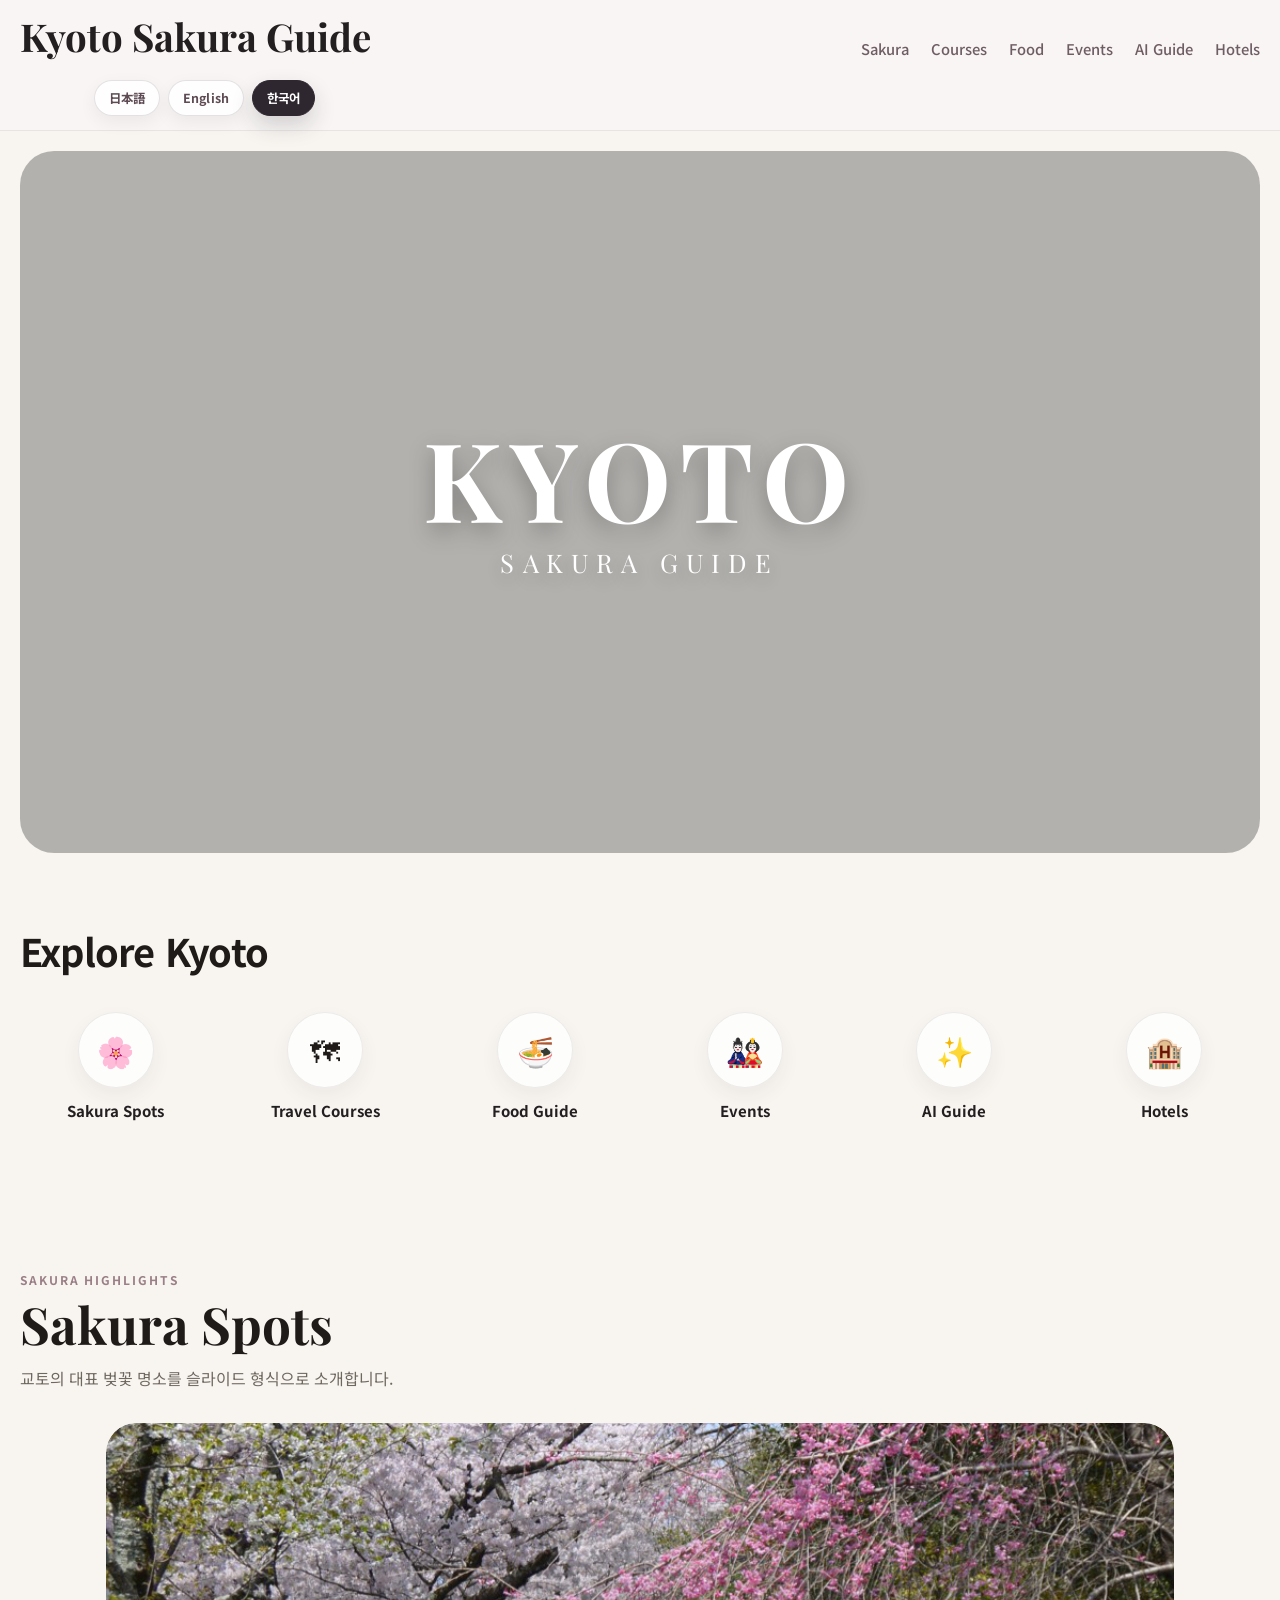
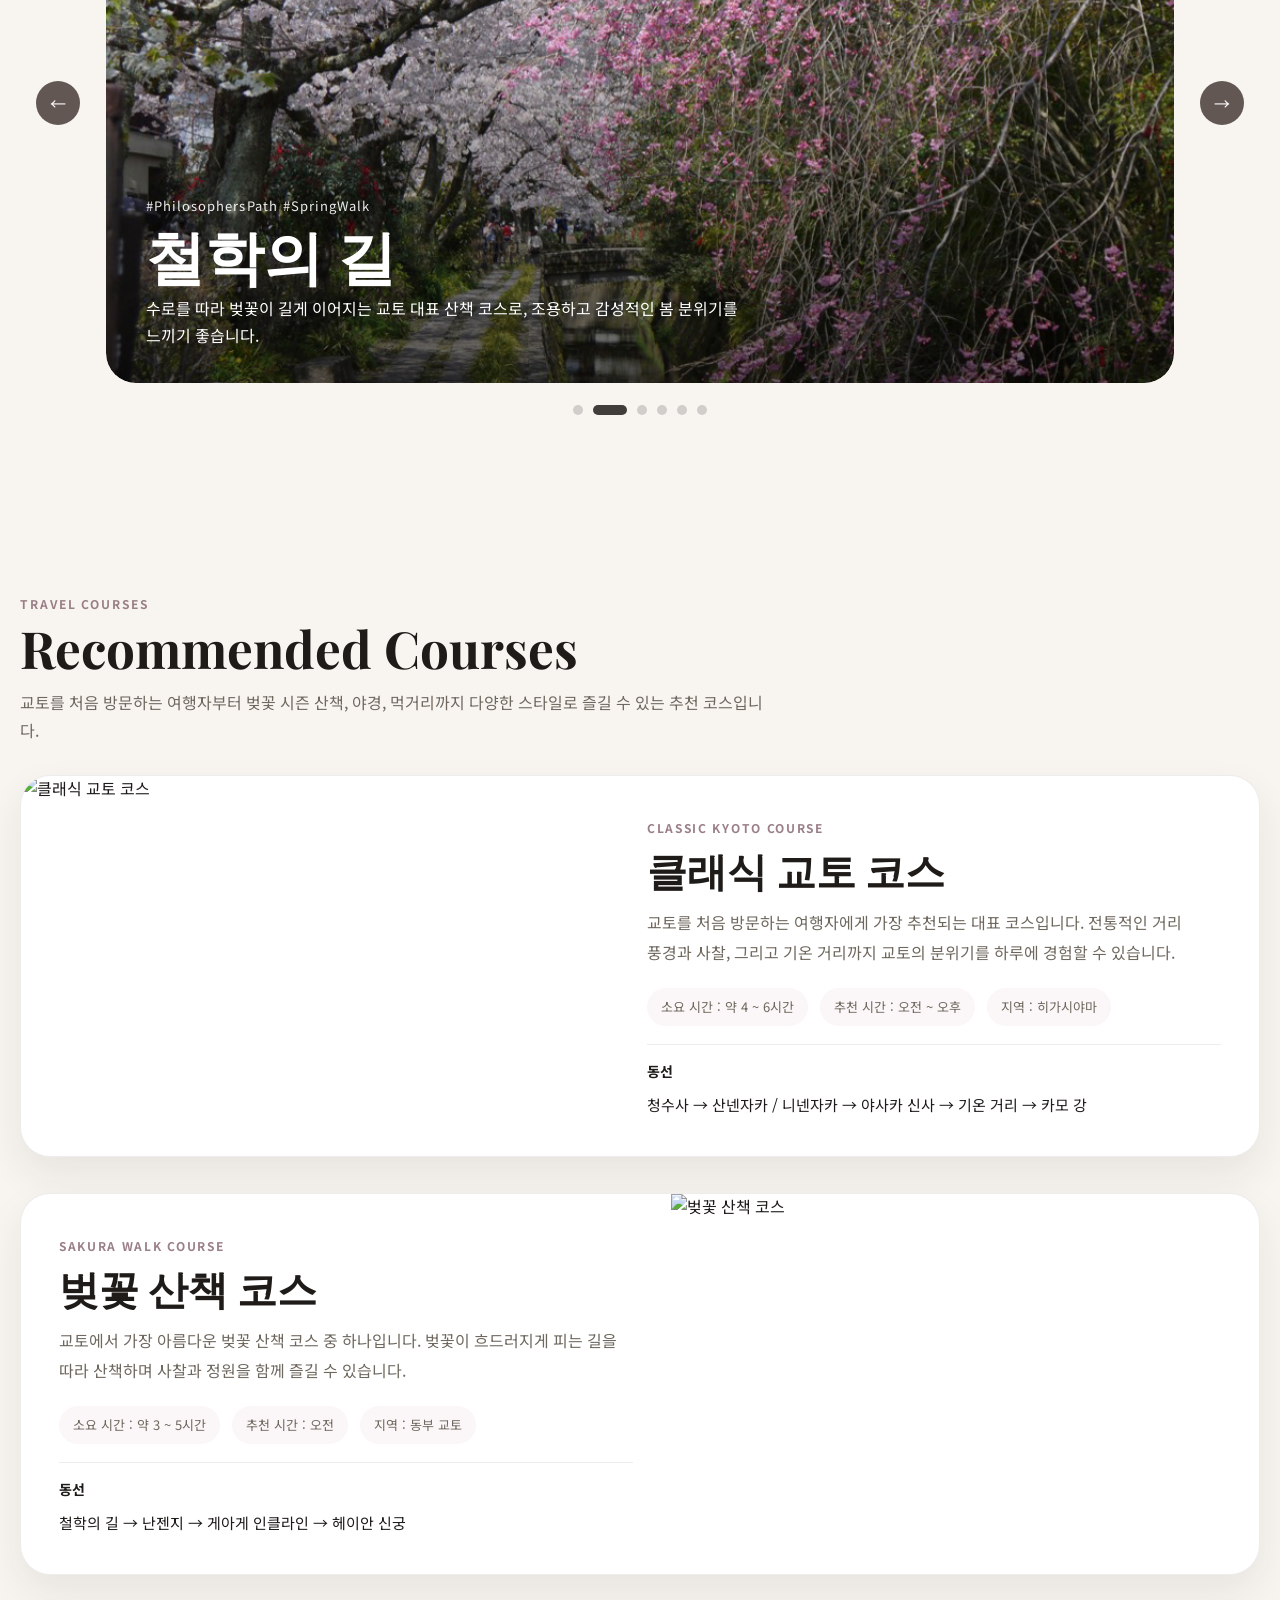
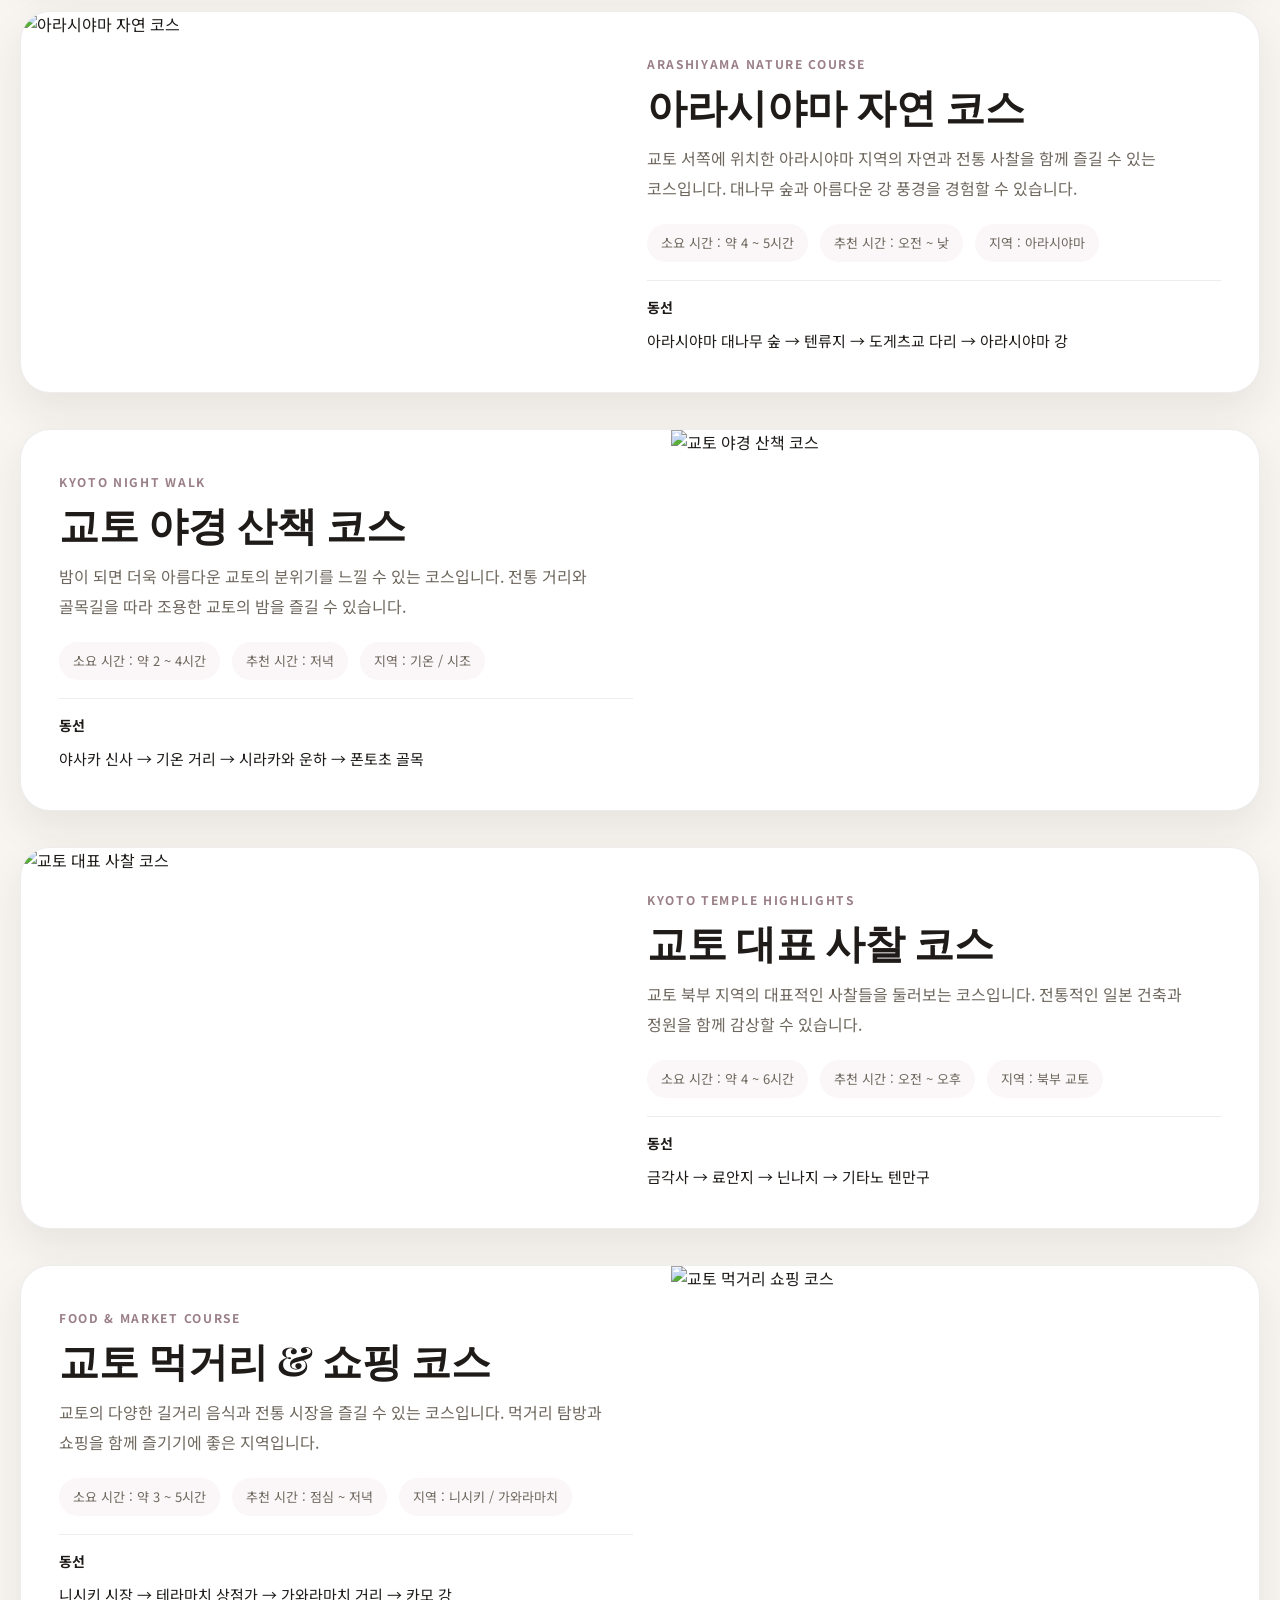
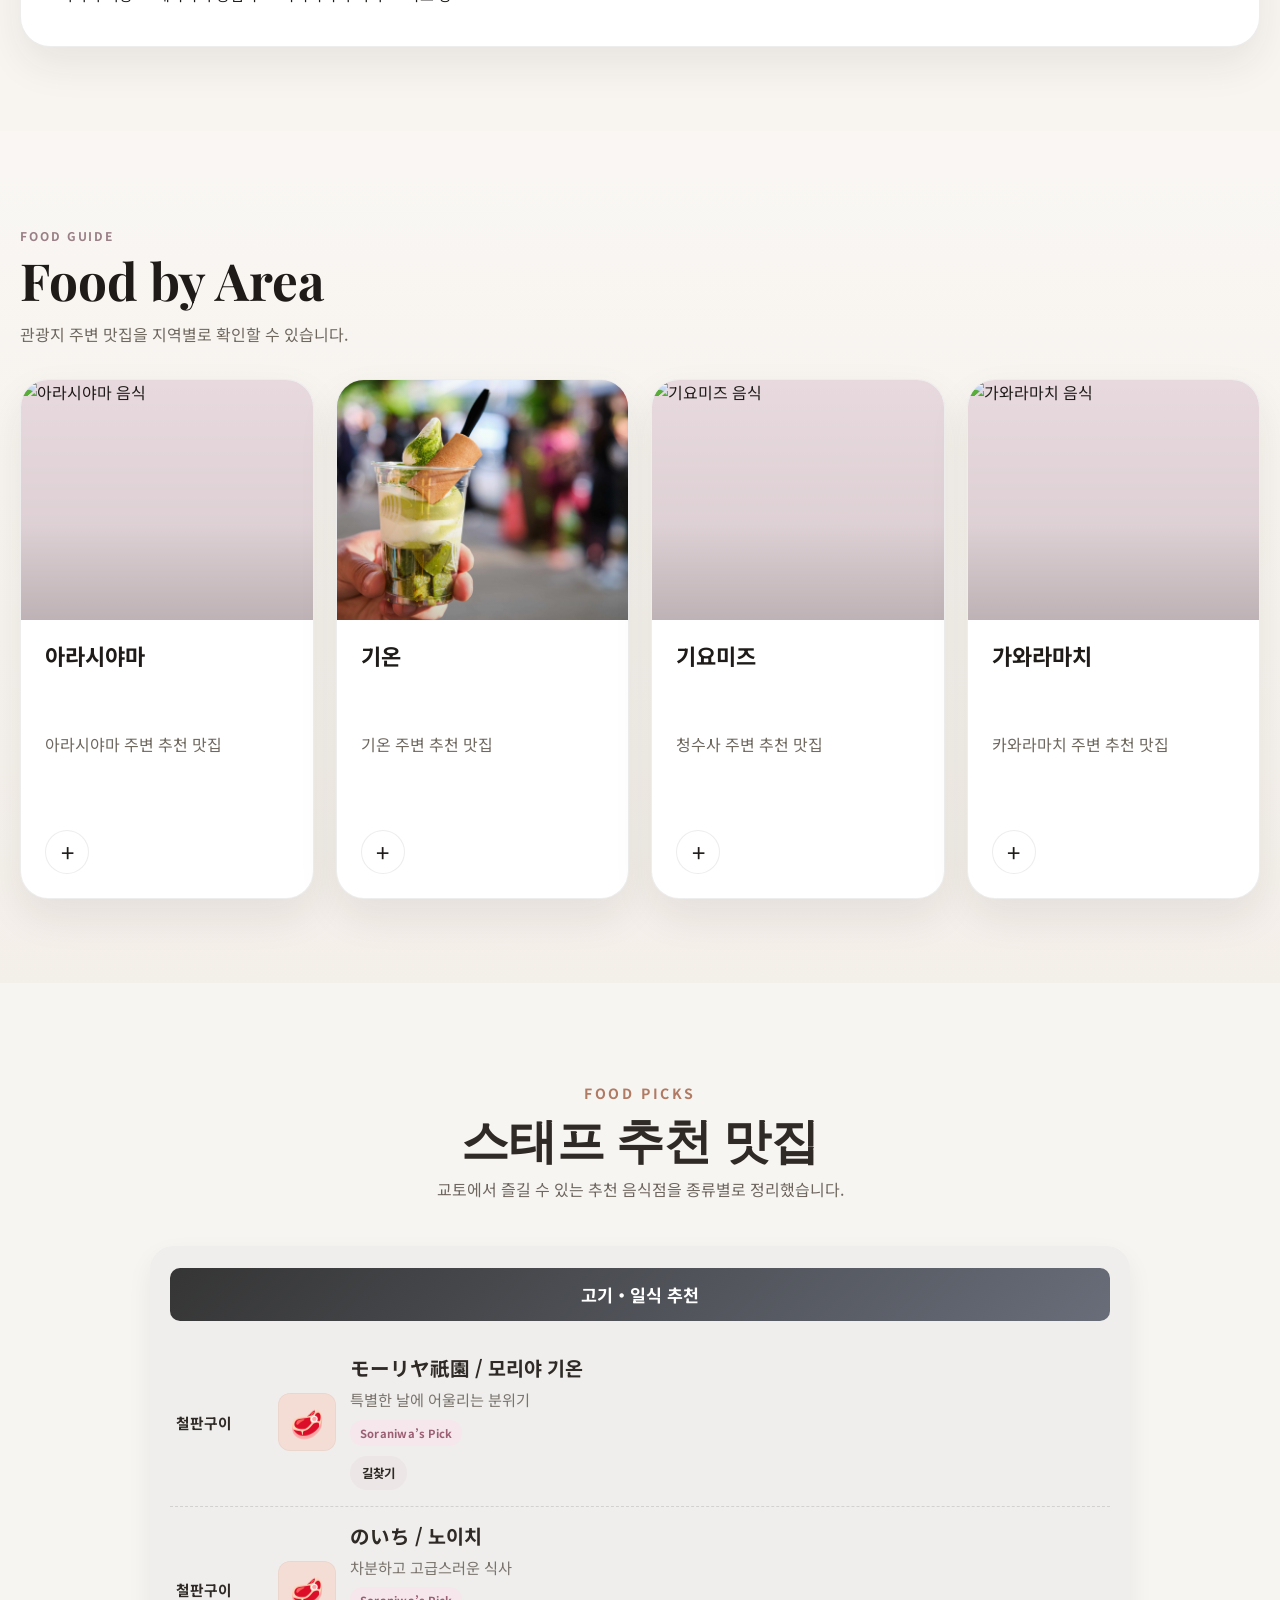
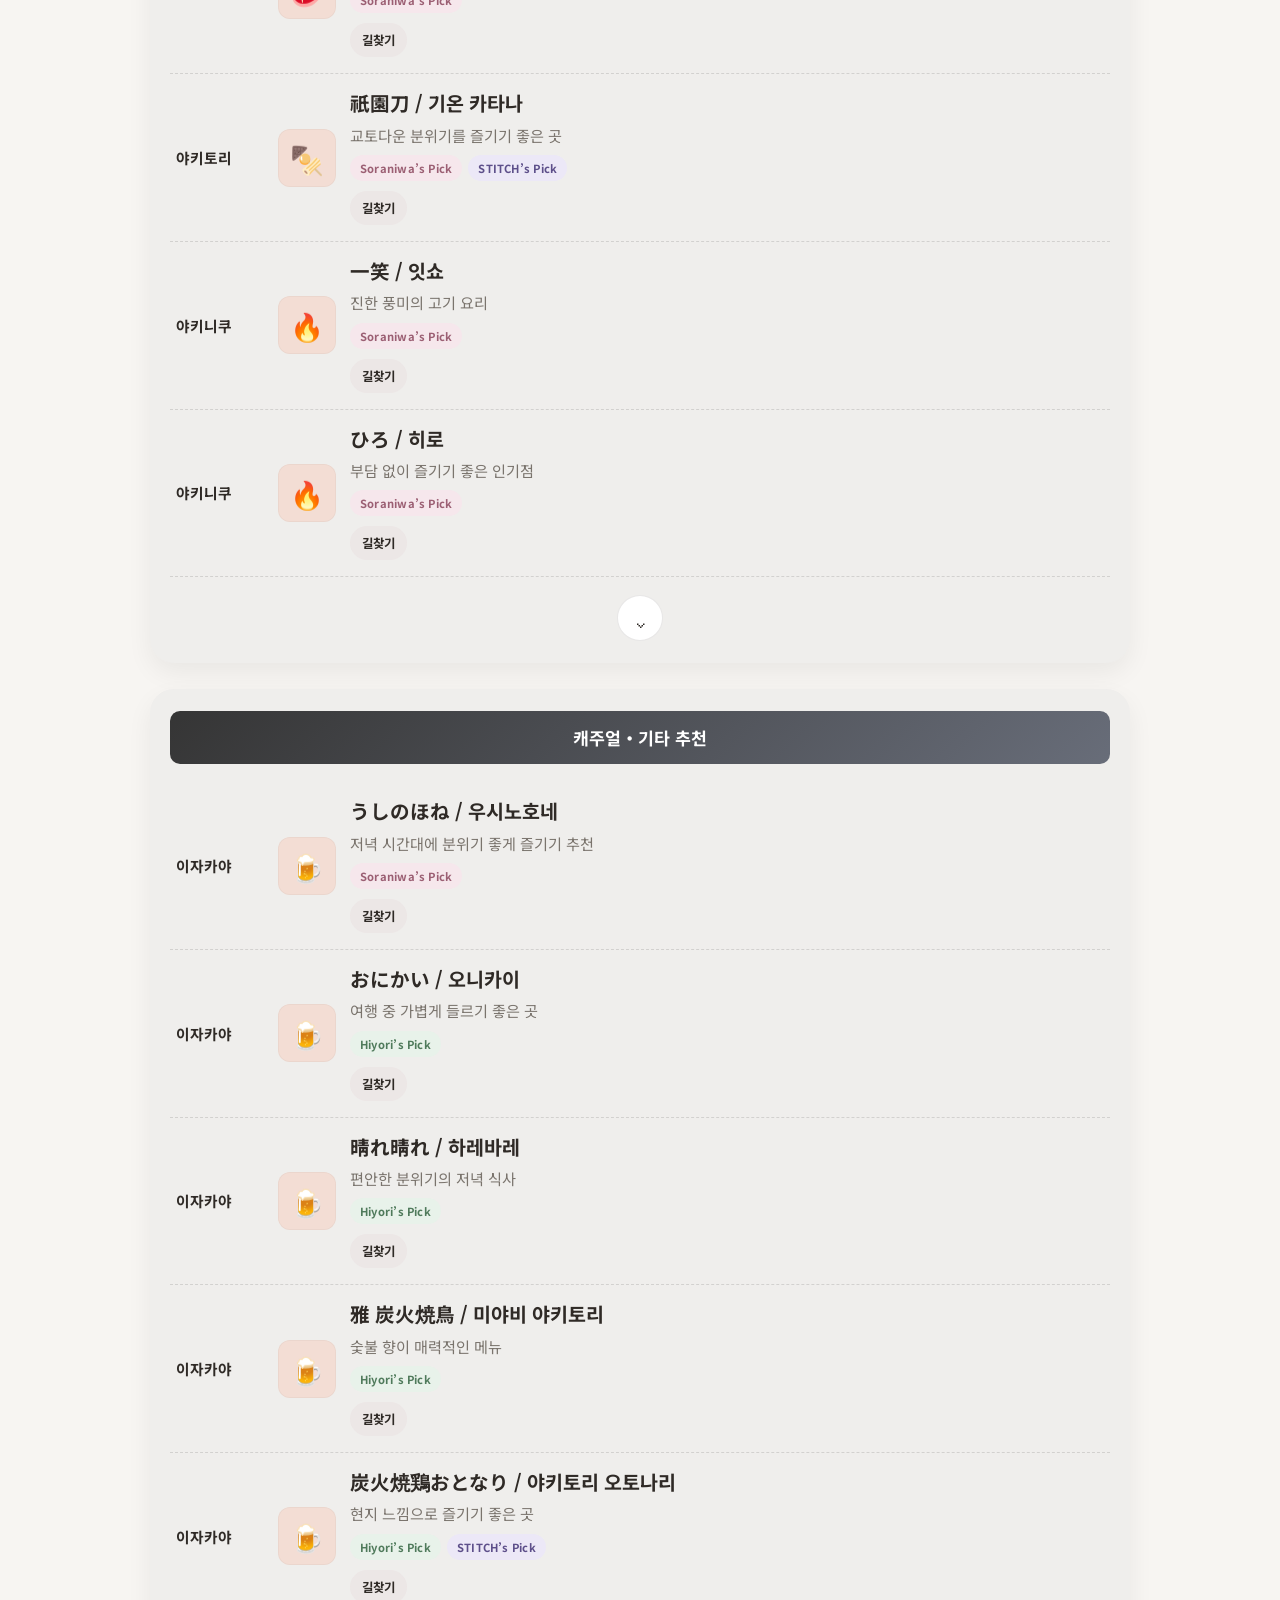
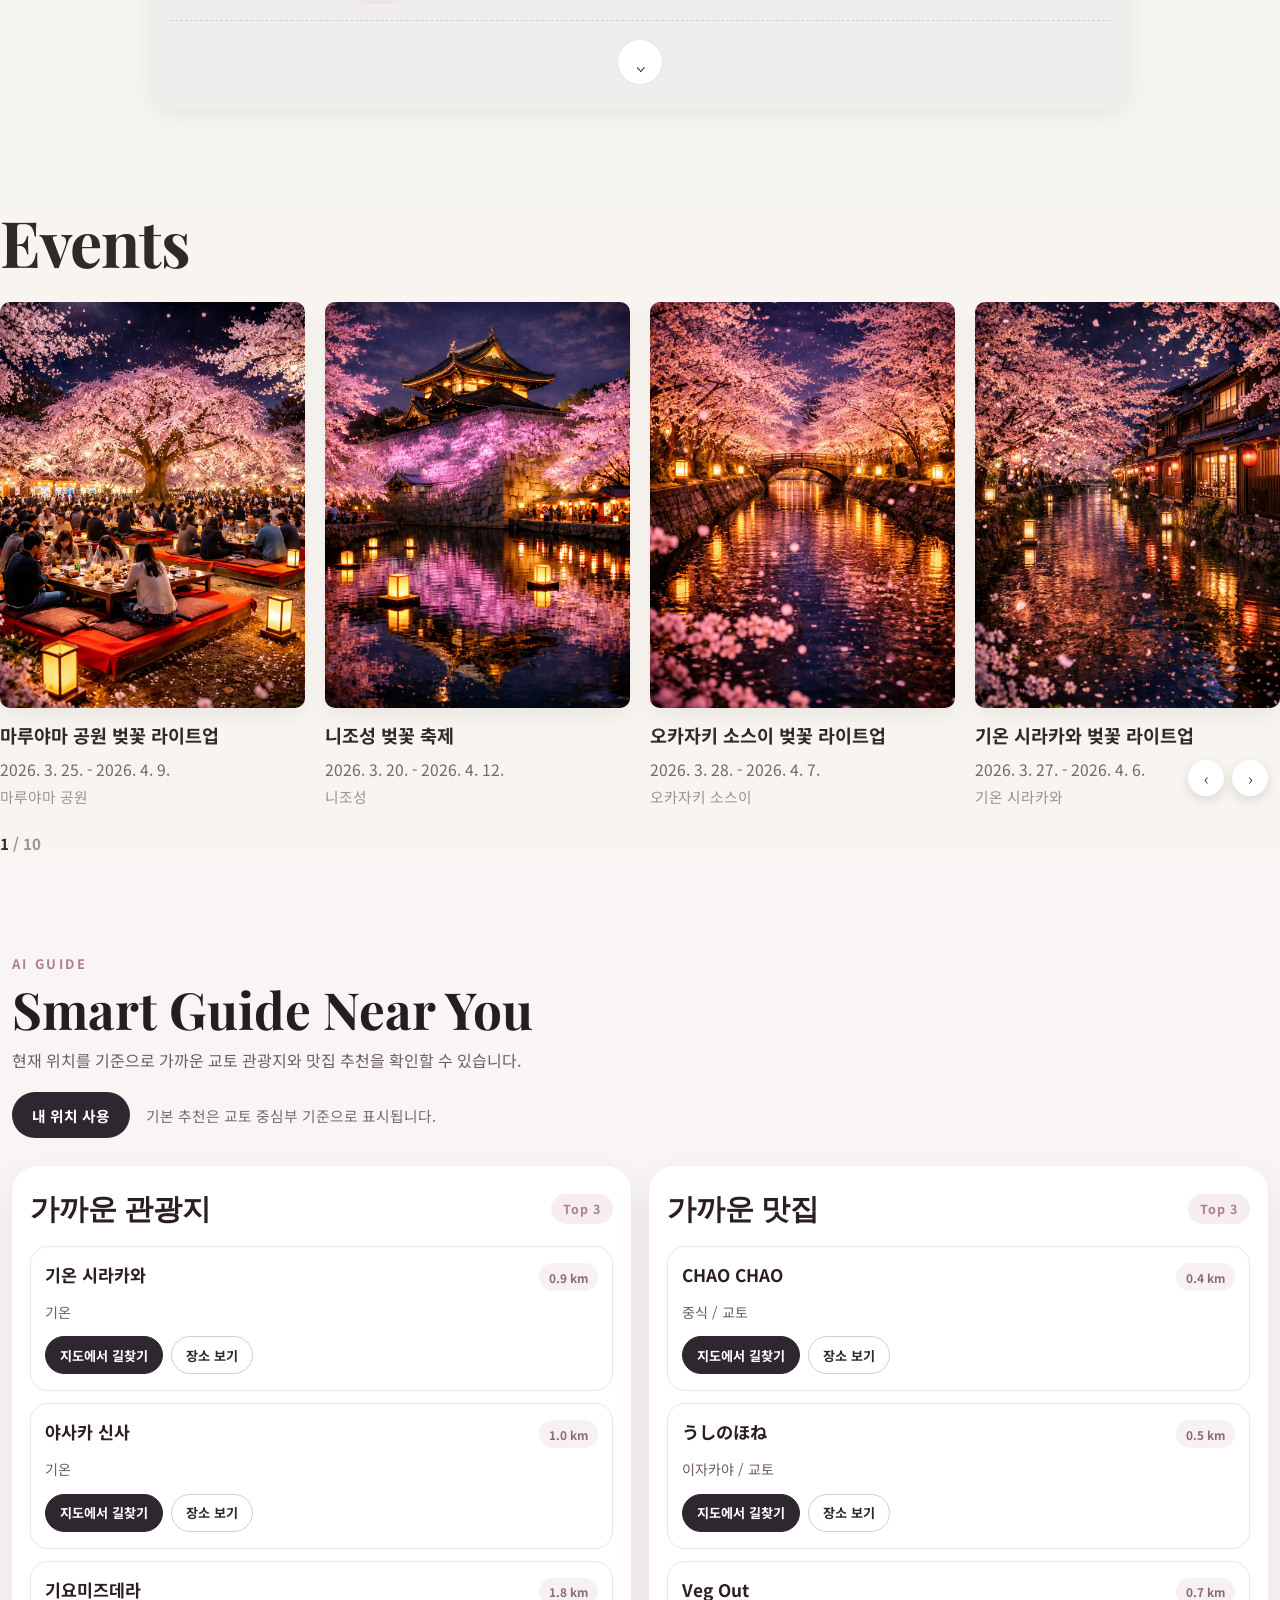
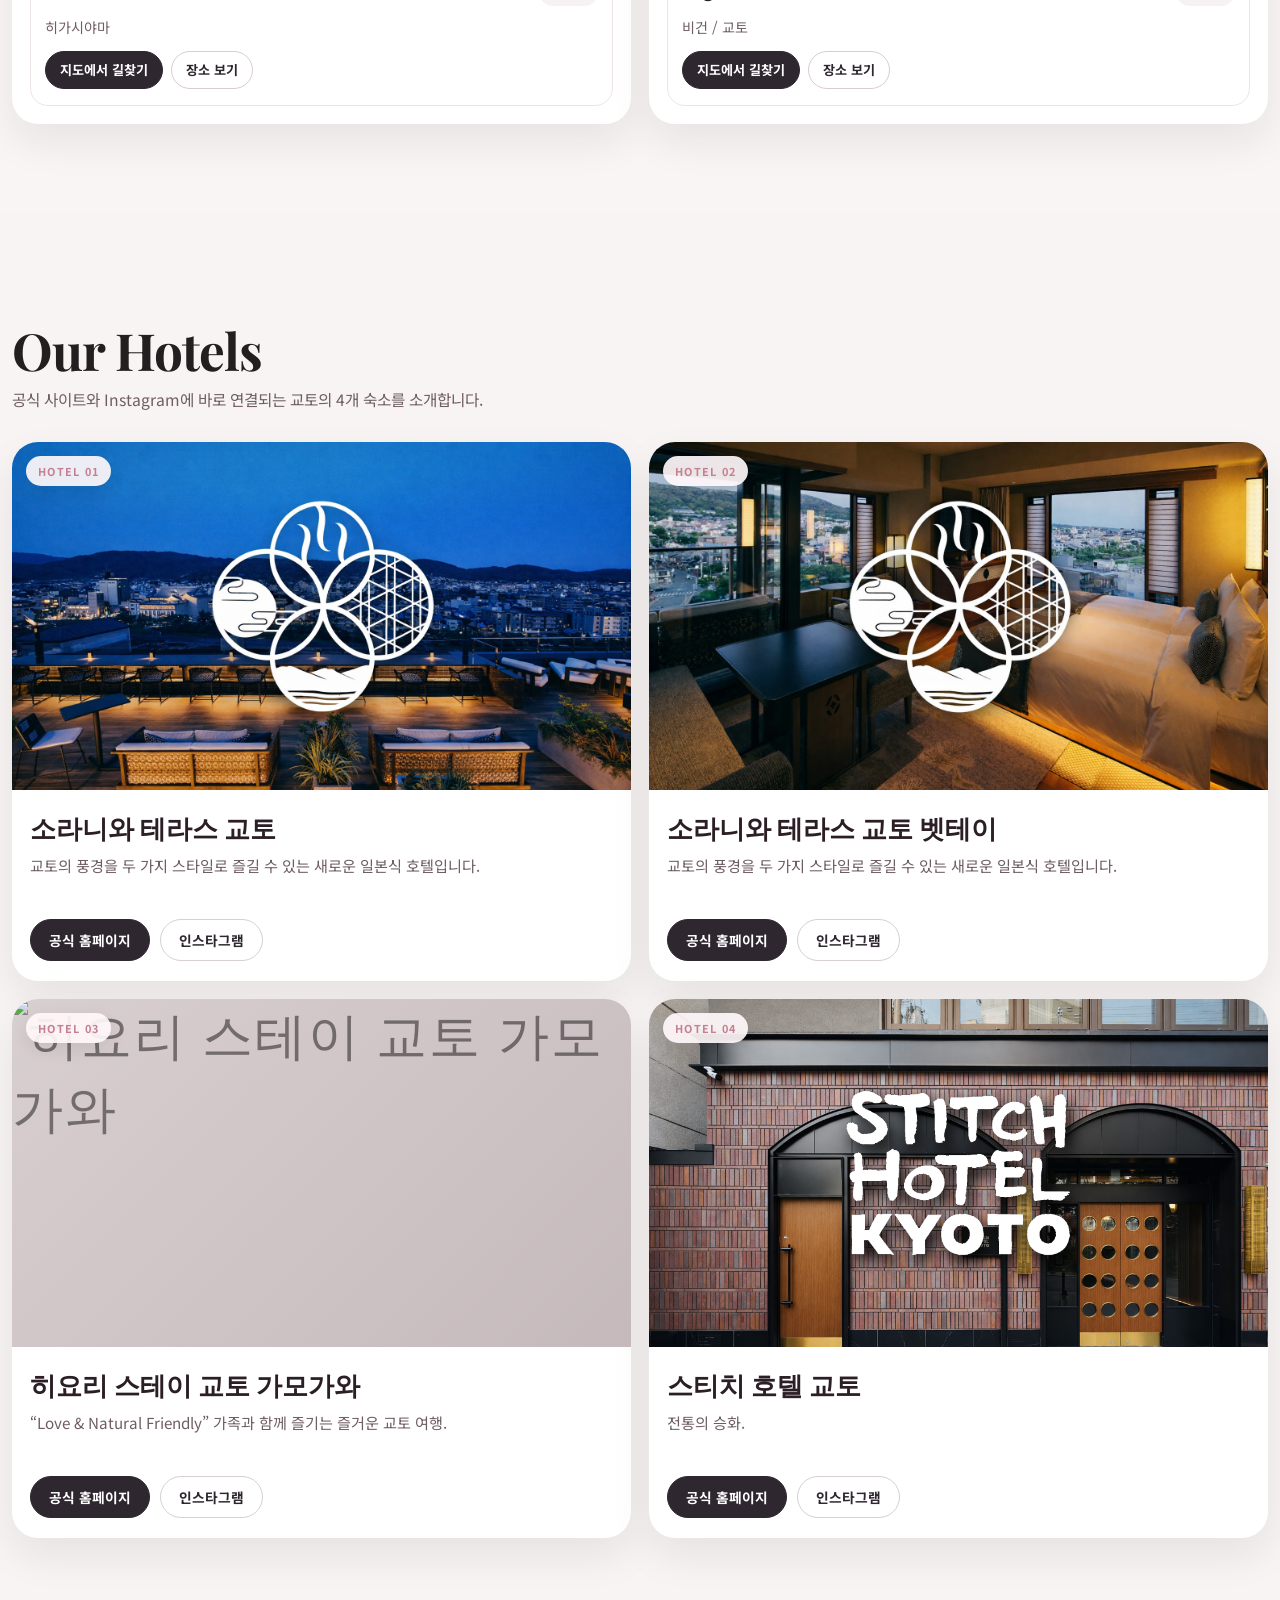
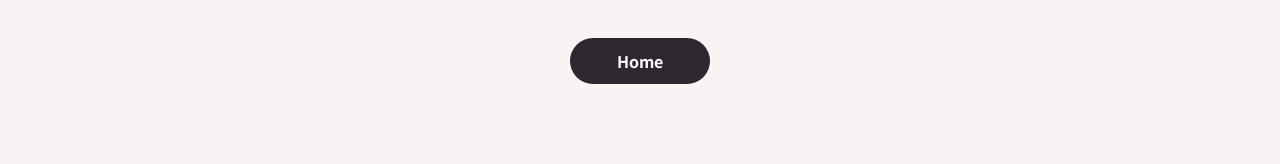
==== commit 2262c50a: "index.html" ====
--- a/v2/index.html
+++ b/v2/index.html
@@ -392,8 +392,7 @@
               <p data-i18n="food_place_1_1_hours">Hours 11:00 – 17:00</p>
               <p data-i18n="food_place_1_1_menu">Menu Handmade soba</p>
               <div class="food-place-links">
-                <a href="https://www.google.com/maps/search/?api=1&query=嵐山よしむら Kyoto" target="_blank" rel="noopener noreferrer">Google Maps</a>
-                <a href="https://www.google.com/maps/dir/?api=1&destination=嵐山よしむら Kyoto&travelmode=walking" target="_blank" rel="noopener noreferrer" data-i18n="directions_label">Directions</a>
+                 <a href="https://www.google.com/maps/dir/?api=1&destination=嵐山よしむら Kyoto&travelmode=walking" target="_blank" rel="noopener noreferrer" data-i18n="directions_label">Directions</a>
               </div>
             </div>
 
@@ -403,7 +402,6 @@
               <p data-i18n="food_place_1_2_hours">Hours 08:00 – 18:00</p>
               <p data-i18n="food_place_1_2_menu">Menu Cafe latte</p>
               <div class="food-place-links">
-                <a href="https://www.google.com/maps/search/?api=1&query=%25 Arabica Kyoto Arashiyama" target="_blank" rel="noopener noreferrer">Google Maps</a>
                 <a href="https://www.google.com/maps/dir/?api=1&destination=%25 Arabica Kyoto Arashiyama&travelmode=walking" target="_blank" rel="noopener noreferrer" data-i18n="directions_label">Directions</a>
               </div>
             </div>
@@ -414,8 +412,7 @@
               <p data-i18n="food_place_1_3_hours">Hours 11:00 – 14:30 / 17:00 – 20:00</p>
               <p data-i18n="food_place_1_3_menu">Menu Unagi rice bowl</p>
               <div class="food-place-links">
-                <a href="https://www.google.com/maps/search/?api=1&query=うなぎ屋 廣川 Kyoto" target="_blank" rel="noopener noreferrer">Google Maps</a>
-                <a href="https://www.google.com/maps/dir/?api=1&destination=うなぎ屋 廣川 Kyoto&travelmode=walking" target="_blank" rel="noopener noreferrer" data-i18n="directions_label">Directions</a>
+                 <a href="https://www.google.com/maps/dir/?api=1&destination=うなぎ屋 廣川 Kyoto&travelmode=walking" target="_blank" rel="noopener noreferrer" data-i18n="directions_label">Directions</a>
               </div>
             </div>
           </div>
@@ -450,8 +447,7 @@
               <p data-i18n="food_place_2_1_hours">Hours 11:30 – 22:00</p>
               <p data-i18n="food_place_2_1_menu">Menu Okonomiyaki</p>
               <div class="food-place-links">
-                <a href="https://www.google.com/maps/search/?api=1&query=祇園たんと Kyoto" target="_blank" rel="noopener noreferrer">Google Maps</a>
-                <a href="https://www.google.com/maps/dir/?api=1&destination=祇園たんと Kyoto&travelmode=walking" target="_blank" rel="noopener noreferrer" data-i18n="directions_label">Directions</a>
+                  <a href="https://www.google.com/maps/dir/?api=1&destination=祇園たんと Kyoto&travelmode=walking" target="_blank" rel="noopener noreferrer" data-i18n="directions_label">Directions</a>
               </div>
             </div>
 
@@ -461,7 +457,6 @@
               <p data-i18n="food_place_2_2_hours">Hours 10:00 – 21:00</p>
               <p data-i18n="food_place_2_2_menu">Menu Matcha parfait</p>
               <div class="food-place-links">
-                <a href="https://www.google.com/maps/search/?api=1&query=祇園辻利 Kyoto" target="_blank" rel="noopener noreferrer">Google Maps</a>
                 <a href="https://www.google.com/maps/dir/?api=1&destination=祇園辻利 Kyoto&travelmode=walking" target="_blank" rel="noopener noreferrer" data-i18n="directions_label">Directions</a>
               </div>
             </div>
@@ -472,7 +467,6 @@
               <p data-i18n="food_place_2_3_hours">Hours 10:30 – 19:00</p>
               <p data-i18n="food_place_2_3_menu">Menu Kyoto style sushi</p>
               <div class="food-place-links">
-                <a href="https://www.google.com/maps/search/?api=1&query=いづ重 Kyoto" target="_blank" rel="noopener noreferrer">Google Maps</a>
                 <a href="https://www.google.com/maps/dir/?api=1&destination=いづ重 Kyoto&travelmode=walking" target="_blank" rel="noopener noreferrer" data-i18n="directions_label">Directions</a>
               </div>
             </div>
@@ -508,8 +502,7 @@
               <p data-i18n="food_place_3_1_hours">Hours 11:00 – 16:30</p>
               <p data-i18n="food_place_3_1_menu">Menu Yudofu</p>
               <div class="food-place-links">
-                <a href="https://www.google.com/maps/search/?api=1&query=奥丹清水 Kyoto" target="_blank" rel="noopener noreferrer">Google Maps</a>
-                <a href="https://www.google.com/maps/dir/?api=1&destination=奥丹清水 Kyoto&travelmode=walking" target="_blank" rel="noopener noreferrer" data-i18n="directions_label">Directions</a>
+                 <a href="https://www.google.com/maps/dir/?api=1&destination=奥丹清水 Kyoto&travelmode=walking" target="_blank" rel="noopener noreferrer" data-i18n="directions_label">Directions</a>
               </div>
             </div>
 
@@ -519,8 +512,7 @@
               <p data-i18n="food_place_3_2_hours">Hours 11:00 – 17:00</p>
               <p data-i18n="food_place_3_2_menu">Menu Tofu course</p>
               <div class="food-place-links">
-                <a href="https://www.google.com/maps/search/?api=1&query=清水順正 Kyoto" target="_blank" rel="noopener noreferrer">Google Maps</a>
-                <a href="https://www.google.com/maps/dir/?api=1&destination=清水順正 Kyoto&travelmode=walking" target="_blank" rel="noopener noreferrer" data-i18n="directions_label">Directions</a>
+                 <a href="https://www.google.com/maps/dir/?api=1&destination=清水順正 Kyoto&travelmode=walking" target="_blank" rel="noopener noreferrer" data-i18n="directions_label">Directions</a>
               </div>
             </div>
 
@@ -530,8 +522,7 @@
               <p data-i18n="food_place_3_3_hours">Hours 11:00 – 17:30</p>
               <p data-i18n="food_place_3_3_menu">Menu Zenzai</p>
               <div class="food-place-links">
-                <a href="https://www.google.com/maps/search/?api=1&query=かさぎ屋 Kyoto" target="_blank" rel="noopener noreferrer">Google Maps</a>
-                <a href="https://www.google.com/maps/dir/?api=1&destination=かさぎ屋 Kyoto&travelmode=walking" target="_blank" rel="noopener noreferrer" data-i18n="directions_label">Directions</a>
+                 <a href="https://www.google.com/maps/dir/?api=1&destination=かさぎ屋 Kyoto&travelmode=walking" target="_blank" rel="noopener noreferrer" data-i18n="directions_label">Directions</a>
               </div>
             </div>
           </div>
@@ -566,8 +557,7 @@
               <p data-i18n="food_place_4_1_hours">Hours 10:00 – 18:00</p>
               <p data-i18n="food_place_4_1_menu">Menu Street food</p>
               <div class="food-place-links">
-                <a href="https://www.google.com/maps/search/?api=1&query=錦市場 Kyoto" target="_blank" rel="noopener noreferrer">Google Maps</a>
-                <a href="https://www.google.com/maps/dir/?api=1&destination=錦市場 Kyoto&travelmode=walking" target="_blank" rel="noopener noreferrer" data-i18n="directions_label">Directions</a>
+                 <a href="https://www.google.com/maps/dir/?api=1&destination=錦市場 Kyoto&travelmode=walking" target="_blank" rel="noopener noreferrer" data-i18n="directions_label">Directions</a>
               </div>
             </div>
 
@@ -577,8 +567,7 @@
               <p data-i18n="food_place_4_2_hours">Hours 11:00 – 14:30 / 17:30 – 21:00</p>
               <p data-i18n="food_place_4_2_menu">Menu Ramen</p>
               <div class="food-place-links">
-                <a href="https://www.google.com/maps/search/?api=1&query=麺屋 猪一 Kyoto" target="_blank" rel="noopener noreferrer">Google Maps</a>
-                <a href="https://www.google.com/maps/dir/?api=1&destination=麺屋 猪一 Kyoto&travelmode=walking" target="_blank" rel="noopener noreferrer" data-i18n="directions_label">Directions</a>
+                 <a href="https://www.google.com/maps/dir/?api=1&destination=麺屋 猪一 Kyoto&travelmode=walking" target="_blank" rel="noopener noreferrer" data-i18n="directions_label">Directions</a>
               </div>
             </div>
 
@@ -588,7 +577,6 @@
               <p data-i18n="food_place_4_3_hours">Hours 11:00 – 22:00</p>
               <p data-i18n="food_place_4_3_menu">Menu Beef cutlet</p>
               <div class="food-place-links">
-                <a href="https://www.google.com/maps/search/?api=1&query=牛カツ京都勝牛 Kyoto" target="_blank" rel="noopener noreferrer">Google Maps</a>
                 <a href="https://www.google.com/maps/dir/?api=1&destination=牛カツ京都勝牛 Kyoto&travelmode=walking" target="_blank" rel="noopener noreferrer" data-i18n="directions_label">Directions</a>
               </div>
             </div>
@@ -623,8 +611,7 @@
             <p data-i18n="food_rank_1_desc">철판요리 / 특별한 날에 어울리는 분위기</p>
             <div class="ranking-picks"><span class="pick-tag soraniwa">Soraniwa’s Pick</span></div>
             <div class="ranking-links">
-              <a href="https://www.google.com/maps/search/?api=1&query=モーリヤ祇園 Kyoto" target="_blank" rel="noopener noreferrer">Google Maps</a>
-              <a href="https://www.google.com/maps/dir/?api=1&destination=モーリヤ祇園 Kyoto&travelmode=walking" target="_blank" rel="noopener noreferrer" data-i18n="directions_label">Directions</a>
+               <a href="https://www.google.com/maps/dir/?api=1&destination=モーリヤ祇園 Kyoto&travelmode=walking" target="_blank" rel="noopener noreferrer" data-i18n="directions_label">Directions</a>
             </div>
           </div>
         </div>
@@ -637,8 +624,7 @@
             <p data-i18n="food_rank_2_desc">철판요리 / 차분하고 고급스러운 식사</p>
             <div class="ranking-picks"><span class="pick-tag soraniwa">Soraniwa’s Pick</span></div>
             <div class="ranking-links">
-              <a href="https://www.google.com/maps/search/?api=1&query=のいち Kyoto" target="_blank" rel="noopener noreferrer">Google Maps</a>
-              <a href="https://www.google.com/maps/dir/?api=1&destination=のいち Kyoto&travelmode=walking" target="_blank" rel="noopener noreferrer" data-i18n="directions_label">Directions</a>
+                <a href="https://www.google.com/maps/dir/?api=1&destination=のいち Kyoto&travelmode=walking" target="_blank" rel="noopener noreferrer" data-i18n="directions_label">Directions</a>
             </div>
           </div>
         </div>
@@ -654,7 +640,6 @@
               <span class="pick-tag stitch">STITCH’s Pick</span>
             </div>
             <div class="ranking-links">
-              <a href="https://www.google.com/maps/search/?api=1&query=祇園刀 Kyoto" target="_blank" rel="noopener noreferrer">Google Maps</a>
               <a href="https://www.google.com/maps/dir/?api=1&destination=祇園刀 Kyoto&travelmode=walking" target="_blank" rel="noopener noreferrer" data-i18n="directions_label">Directions</a>
             </div>
           </div>
@@ -668,8 +653,7 @@
             <p data-i18n="food_rank_4_desc">야키니쿠 / 진한 풍미의 고기 요리</p>
             <div class="ranking-picks"><span class="pick-tag soraniwa">Soraniwa’s Pick</span></div>
             <div class="ranking-links">
-              <a href="https://www.google.com/maps/search/?api=1&query=一笑 Kyoto" target="_blank" rel="noopener noreferrer">Google Maps</a>
-              <a href="https://www.google.com/maps/dir/?api=1&destination=一笑 Kyoto&travelmode=walking" target="_blank" rel="noopener noreferrer" data-i18n="directions_label">Directions</a>
+               <a href="https://www.google.com/maps/dir/?api=1&destination=一笑 Kyoto&travelmode=walking" target="_blank" rel="noopener noreferrer" data-i18n="directions_label">Directions</a>
             </div>
           </div>
         </div>
@@ -682,8 +666,7 @@
             <p data-i18n="food_rank_5_desc">야키니쿠 / 부담 없이 즐기기 좋은 인기점</p>
             <div class="ranking-picks"><span class="pick-tag soraniwa">Soraniwa’s Pick</span></div>
             <div class="ranking-links">
-              <a href="https://www.google.com/maps/search/?api=1&query=ひろ 焼肉 Kyoto" target="_blank" rel="noopener noreferrer">Google Maps</a>
-              <a href="https://www.google.com/maps/dir/?api=1&destination=ひろ 焼肉 Kyoto&travelmode=walking" target="_blank" rel="noopener noreferrer" data-i18n="directions_label">Directions</a>
+               <a href="https://www.google.com/maps/dir/?api=1&destination=ひろ 焼肉 Kyoto&travelmode=walking" target="_blank" rel="noopener noreferrer" data-i18n="directions_label">Directions</a>
             </div>
           </div>
         </div>
@@ -698,7 +681,6 @@
               <p data-i18n="food_rank_6_desc">야키니쿠 / 폰토초 주변 식사 코스로 추천</p>
               <div class="ranking-picks"><span class="pick-tag stitch">STITCH’s Pick</span></div>
               <div class="ranking-links">
-                <a href="https://www.google.com/maps/search/?api=1&query=大黒戎先斗町店 Kyoto" target="_blank" rel="noopener noreferrer">Google Maps</a>
                 <a href="https://www.google.com/maps/dir/?api=1&destination=大黒戎先斗町店 Kyoto&travelmode=walking" target="_blank" rel="noopener noreferrer" data-i18n="directions_label">Directions</a>
               </div>
             </div>
@@ -712,8 +694,7 @@
               <p data-i18n="food_rank_7_desc">야키니쿠 / 차분하게 고기 요리를 즐기기 좋은 곳</p>
               <div class="ranking-picks"><span class="pick-tag stitch">STITCH’s Pick</span></div>
               <div class="ranking-links">
-                <a href="https://www.google.com/maps/search/?api=1&query=善 焼肉 Kyoto" target="_blank" rel="noopener noreferrer">Google Maps</a>
-                <a href="https://www.google.com/maps/dir/?api=1&destination=善 焼肉 Kyoto&travelmode=walking" target="_blank" rel="noopener noreferrer" data-i18n="directions_label">Directions</a>
+                 <a href="https://www.google.com/maps/dir/?api=1&destination=善 焼肉 Kyoto&travelmode=walking" target="_blank" rel="noopener noreferrer" data-i18n="directions_label">Directions</a>
               </div>
             </div>
           </div>
@@ -726,7 +707,6 @@
               <p data-i18n="food_rank_8_desc">스시 / 정갈한 분위기의 추천점</p>
               <div class="ranking-picks"><span class="pick-tag soraniwa">Soraniwa’s Pick</span></div>
               <div class="ranking-links">
-                <a href="https://www.google.com/maps/search/?api=1&query=寿司よし乃 Kyoto" target="_blank" rel="noopener noreferrer">Google Maps</a>
                 <a href="https://www.google.com/maps/dir/?api=1&destination=寿司よし乃 Kyoto&travelmode=walking" target="_blank" rel="noopener noreferrer" data-i18n="directions_label">Directions</a>
               </div>
             </div>
@@ -743,7 +723,6 @@
                 <span class="pick-tag stitch">STITCH’s Pick</span>
               </div>
               <div class="ranking-links">
-                <a href="https://www.google.com/maps/search/?api=1&query=銀座おのでら Kyoto" target="_blank" rel="noopener noreferrer">Google Maps</a>
                 <a href="https://www.google.com/maps/dir/?api=1&destination=銀座おのでら Kyoto&travelmode=walking" target="_blank" rel="noopener noreferrer" data-i18n="directions_label">Directions</a>
               </div>
             </div>
@@ -757,8 +736,7 @@
               <p data-i18n="food_rank_10_desc">스시 / 비교적 편하게 방문하기 좋은 곳</p>
               <div class="ranking-picks"><span class="pick-tag hiyori">Hiyori’s Pick</span></div>
               <div class="ranking-links">
-                <a href="https://www.google.com/maps/search/?api=1&query=がんこ 寿司 Kyoto" target="_blank" rel="noopener noreferrer">Google Maps</a>
-                <a href="https://www.google.com/maps/dir/?api=1&destination=がんこ 寿司 Kyoto&travelmode=walking" target="_blank" rel="noopener noreferrer" data-i18n="directions_label">Directions</a>
+                 <a href="https://www.google.com/maps/dir/?api=1&destination=がんこ 寿司 Kyoto&travelmode=walking" target="_blank" rel="noopener noreferrer" data-i18n="directions_label">Directions</a>
               </div>
             </div>
           </div>
@@ -774,8 +752,7 @@
                 <span class="pick-tag stitch">STITCH’s Pick</span>
               </div>
               <div class="ranking-links">
-                <a href="https://www.google.com/maps/search/?api=1&query=杉玉 Kyoto" target="_blank" rel="noopener noreferrer">Google Maps</a>
-                <a href="https://www.google.com/maps/dir/?api=1&destination=杉玉 Kyoto&travelmode=walking" target="_blank" rel="noopener noreferrer" data-i18n="directions_label">Directions</a>
+                 <a href="https://www.google.com/maps/dir/?api=1&destination=杉玉 Kyoto&travelmode=walking" target="_blank" rel="noopener noreferrer" data-i18n="directions_label">Directions</a>
               </div>
             </div>
           </div>
@@ -788,8 +765,7 @@
               <p data-i18n="food_rank_12_desc">스시 / 로컬 감성으로 즐기기 좋은 선택</p>
               <div class="ranking-picks"><span class="pick-tag hiyori">Hiyori’s Pick</span></div>
               <div class="ranking-links">
-                <a href="https://www.google.com/maps/search/?api=1&query=東寿司 Kyoto" target="_blank" rel="noopener noreferrer">Google Maps</a>
-                <a href="https://www.google.com/maps/dir/?api=1&destination=東寿司 Kyoto&travelmode=walking" target="_blank" rel="noopener noreferrer" data-i18n="directions_label">Directions</a>
+                 <a href="https://www.google.com/maps/dir/?api=1&destination=東寿司 Kyoto&travelmode=walking" target="_blank" rel="noopener noreferrer" data-i18n="directions_label">Directions</a>
               </div>
             </div>
           </div>
@@ -815,7 +791,6 @@
             <p data-i18n="food_rank_13_desc">이자카야 / 저녁 시간대에 분위기 좋게 즐기기 추천</p>
             <div class="ranking-picks"><span class="pick-tag soraniwa">Soraniwa’s Pick</span></div>
             <div class="ranking-links">
-              <a href="https://www.google.com/maps/search/?api=1&query=うしのほね Kyoto" target="_blank" rel="noopener noreferrer">Google Maps</a>
               <a href="https://www.google.com/maps/dir/?api=1&destination=うしのほね Kyoto&travelmode=walking" target="_blank" rel="noopener noreferrer" data-i18n="directions_label">Directions</a>
             </div>
           </div>
@@ -829,7 +804,6 @@
             <p data-i18n="food_rank_14_desc">이자카야 / 여행 중 가볍게 들르기 좋은 곳</p>
             <div class="ranking-picks"><span class="pick-tag hiyori">Hiyori’s Pick</span></div>
             <div class="ranking-links">
-              <a href="https://www.google.com/maps/search/?api=1&query=おにかい Kyoto" target="_blank" rel="noopener noreferrer">Google Maps</a>
               <a href="https://www.google.com/maps/dir/?api=1&destination=おにかい Kyoto&travelmode=walking" target="_blank" rel="noopener noreferrer" data-i18n="directions_label">Directions</a>
             </div>
           </div>
@@ -843,7 +817,6 @@
             <p data-i18n="food_rank_15_desc">이자카야 / 편안한 분위기의 저녁 식사</p>
             <div class="ranking-picks"><span class="pick-tag hiyori">Hiyori’s Pick</span></div>
             <div class="ranking-links">
-              <a href="https://www.google.com/maps/search/?api=1&query=晴れ晴れ Kyoto" target="_blank" rel="noopener noreferrer">Google Maps</a>
               <a href="https://www.google.com/maps/dir/?api=1&destination=晴れ晴れ Kyoto&travelmode=walking" target="_blank" rel="noopener noreferrer" data-i18n="directions_label">Directions</a>
             </div>
           </div>
@@ -857,7 +830,6 @@
             <p data-i18n="food_rank_16_desc">이자카야 / 숯불 향이 매력적인 메뉴</p>
             <div class="ranking-picks"><span class="pick-tag hiyori">Hiyori’s Pick</span></div>
             <div class="ranking-links">
-              <a href="https://www.google.com/maps/search/?api=1&query=雅 炭火焼鳥 Kyoto" target="_blank" rel="noopener noreferrer">Google Maps</a>
               <a href="https://www.google.com/maps/dir/?api=1&destination=雅 炭火焼鳥 Kyoto&travelmode=walking" target="_blank" rel="noopener noreferrer" data-i18n="directions_label">Directions</a>
             </div>
           </div>
@@ -874,8 +846,7 @@
               <span class="pick-tag stitch">STITCH’s Pick</span>
             </div>
             <div class="ranking-links">
-              <a href="https://www.google.com/maps/search/?api=1&query=炭火焼鶏おとなり Kyoto" target="_blank" rel="noopener noreferrer">Google Maps</a>
-              <a href="https://www.google.com/maps/dir/?api=1&destination=炭火焼鶏おとなり Kyoto&travelmode=walking" target="_blank" rel="noopener noreferrer" data-i18n="directions_label">Directions</a>
+               <a href="https://www.google.com/maps/dir/?api=1&destination=炭火焼鶏おとなり Kyoto&travelmode=walking" target="_blank" rel="noopener noreferrer" data-i18n="directions_label">Directions</a>
             </div>
           </div>
         </div>
@@ -890,7 +861,6 @@
               <p data-i18n="food_rank_18_desc">라멘 / 진한 국물 계열을 좋아한다면 추천</p>
               <div class="ranking-picks"><span class="pick-tag hiyori">Hiyori’s Pick</span></div>
               <div class="ranking-links">
-                <a href="https://www.google.com/maps/search/?api=1&query=柳 札幌ラーメン Kyoto" target="_blank" rel="noopener noreferrer">Google Maps</a>
                 <a href="https://www.google.com/maps/dir/?api=1&destination=柳 札幌ラーメン Kyoto&travelmode=walking" target="_blank" rel="noopener noreferrer" data-i18n="directions_label">Directions</a>
               </div>
             </div>
@@ -904,8 +874,7 @@
               <p data-i18n="food_rank_19_desc">라멘 / 세련된 분위기의 인기 라멘점</p>
               <div class="ranking-picks"><span class="pick-tag hiyori">Hiyori’s Pick</span></div>
               <div class="ranking-links">
-                <a href="https://www.google.com/maps/search/?api=1&query=麺屋EDITION京都本店 Kyoto" target="_blank" rel="noopener noreferrer">Google Maps</a>
-                <a href="https://www.google.com/maps/dir/?api=1&destination=麺屋EDITION京都本店 Kyoto&travelmode=walking" target="_blank" rel="noopener noreferrer" data-i18n="directions_label">Directions</a>
+                 <a href="https://www.google.com/maps/dir/?api=1&destination=麺屋EDITION京都本店 Kyoto&travelmode=walking" target="_blank" rel="noopener noreferrer" data-i18n="directions_label">Directions</a>
               </div>
             </div>
           </div>
@@ -918,7 +887,6 @@
               <p data-i18n="food_rank_20_desc">라멘 / 든든한 한 끼로 추천</p>
               <div class="ranking-picks"><span class="pick-tag hiyori">Hiyori’s Pick</span></div>
               <div class="ranking-links">
-                <a href="https://www.google.com/maps/search/?api=1&query=ラーメンの坊歩 七条本店 Kyoto" target="_blank" rel="noopener noreferrer">Google Maps</a>
                 <a href="https://www.google.com/maps/dir/?api=1&destination=ラーメンの坊歩 七条本店 Kyoto&travelmode=walking" target="_blank" rel="noopener noreferrer" data-i18n="directions_label">Directions</a>
               </div>
             </div>
@@ -932,8 +900,7 @@
               <p data-i18n="food_rank_21_desc">라멘 / 여행객에게도 인기가 많은 편</p>
               <div class="ranking-picks"><span class="pick-tag stitch">STITCH’s Pick</span></div>
               <div class="ranking-links">
-                <a href="https://www.google.com/maps/search/?api=1&query=優光 Kyoto" target="_blank" rel="noopener noreferrer">Google Maps</a>
-                <a href="https://www.google.com/maps/dir/?api=1&destination=優光 Kyoto&travelmode=walking" target="_blank" rel="noopener noreferrer" data-i18n="directions_label">Directions</a>
+                 <a href="https://www.google.com/maps/dir/?api=1&destination=優光 Kyoto&travelmode=walking" target="_blank" rel="noopener noreferrer" data-i18n="directions_label">Directions</a>
               </div>
             </div>
           </div>
@@ -946,8 +913,7 @@
               <p data-i18n="food_rank_22_desc">중식 / 교자 메뉴로 유명한 캐주얼한 선택</p>
               <div class="ranking-picks"><span class="pick-tag stitch">STITCH’s Pick</span></div>
               <div class="ranking-links">
-                <a href="https://www.google.com/maps/search/?api=1&query=CHAO CHAO Kyoto" target="_blank" rel="noopener noreferrer">Google Maps</a>
-                <a href="https://www.google.com/maps/dir/?api=1&destination=CHAO CHAO Kyoto&travelmode=walking" target="_blank" rel="noopener noreferrer" data-i18n="directions_label">Directions</a>
+                 <a href="https://www.google.com/maps/dir/?api=1&destination=CHAO CHAO Kyoto&travelmode=walking" target="_blank" rel="noopener noreferrer" data-i18n="directions_label">Directions</a>
               </div>
             </div>
           </div>
@@ -960,7 +926,6 @@
               <p data-i18n="food_rank_23_desc">중식 / 가볍게 즐기기 좋은 중화요리</p>
               <div class="ranking-picks"><span class="pick-tag stitch">STITCH’s Pick</span></div>
               <div class="ranking-links">
-                <a href="https://www.google.com/maps/search/?api=1&query=珉珉 四条店 Kyoto" target="_blank" rel="noopener noreferrer">Google Maps</a>
                 <a href="https://www.google.com/maps/dir/?api=1&destination=珉珉 四条店 Kyoto&travelmode=walking" target="_blank" rel="noopener noreferrer" data-i18n="directions_label">Directions</a>
               </div>
             </div>
@@ -974,7 +939,6 @@
               <p data-i18n="food_rank_24_desc">샤브샤브 / 여러 명이 함께 가기 좋은 메뉴</p>
               <div class="ranking-picks"><span class="pick-tag stitch">STITCH’s Pick</span></div>
               <div class="ranking-links">
-                <a href="https://www.google.com/maps/search/?api=1&query=きんのぶたPREMIUM Kyoto" target="_blank" rel="noopener noreferrer">Google Maps</a>
                 <a href="https://www.google.com/maps/dir/?api=1&destination=きんのぶたPREMIUM Kyoto&travelmode=walking" target="_blank" rel="noopener noreferrer" data-i18n="directions_label">Directions</a>
               </div>
             </div>
@@ -988,7 +952,6 @@
               <p data-i18n="food_rank_25_desc">비건 / 건강하고 가벼운 식사를 원할 때 추천</p>
               <div class="ranking-picks"><span class="pick-tag hiyori">Hiyori’s Pick</span></div>
               <div class="ranking-links">
-                <a href="https://www.google.com/maps/search/?api=1&query=Veg Out Kyoto" target="_blank" rel="noopener noreferrer">Google Maps</a>
                 <a href="https://www.google.com/maps/dir/?api=1&destination=Veg Out Kyoto&travelmode=walking" target="_blank" rel="noopener noreferrer" data-i18n="directions_label">Directions</a>
               </div>
             </div>
@@ -1002,7 +965,6 @@
               <p data-i18n="food_rank_26_desc">비건 / 친환경 콘셉트가 돋보이는 공간</p>
               <div class="ranking-picks"><span class="pick-tag hiyori">Hiyori’s Pick</span></div>
               <div class="ranking-links">
-                <a href="https://www.google.com/maps/search/?api=1&query=TU CASA plant based zero waste Kyoto" target="_blank" rel="noopener noreferrer">Google Maps</a>
                 <a href="https://www.google.com/maps/dir/?api=1&destination=TU CASA plant based zero waste Kyoto&travelmode=walking" target="_blank" rel="noopener noreferrer" data-i18n="directions_label">Directions</a>
               </div>
             </div>
